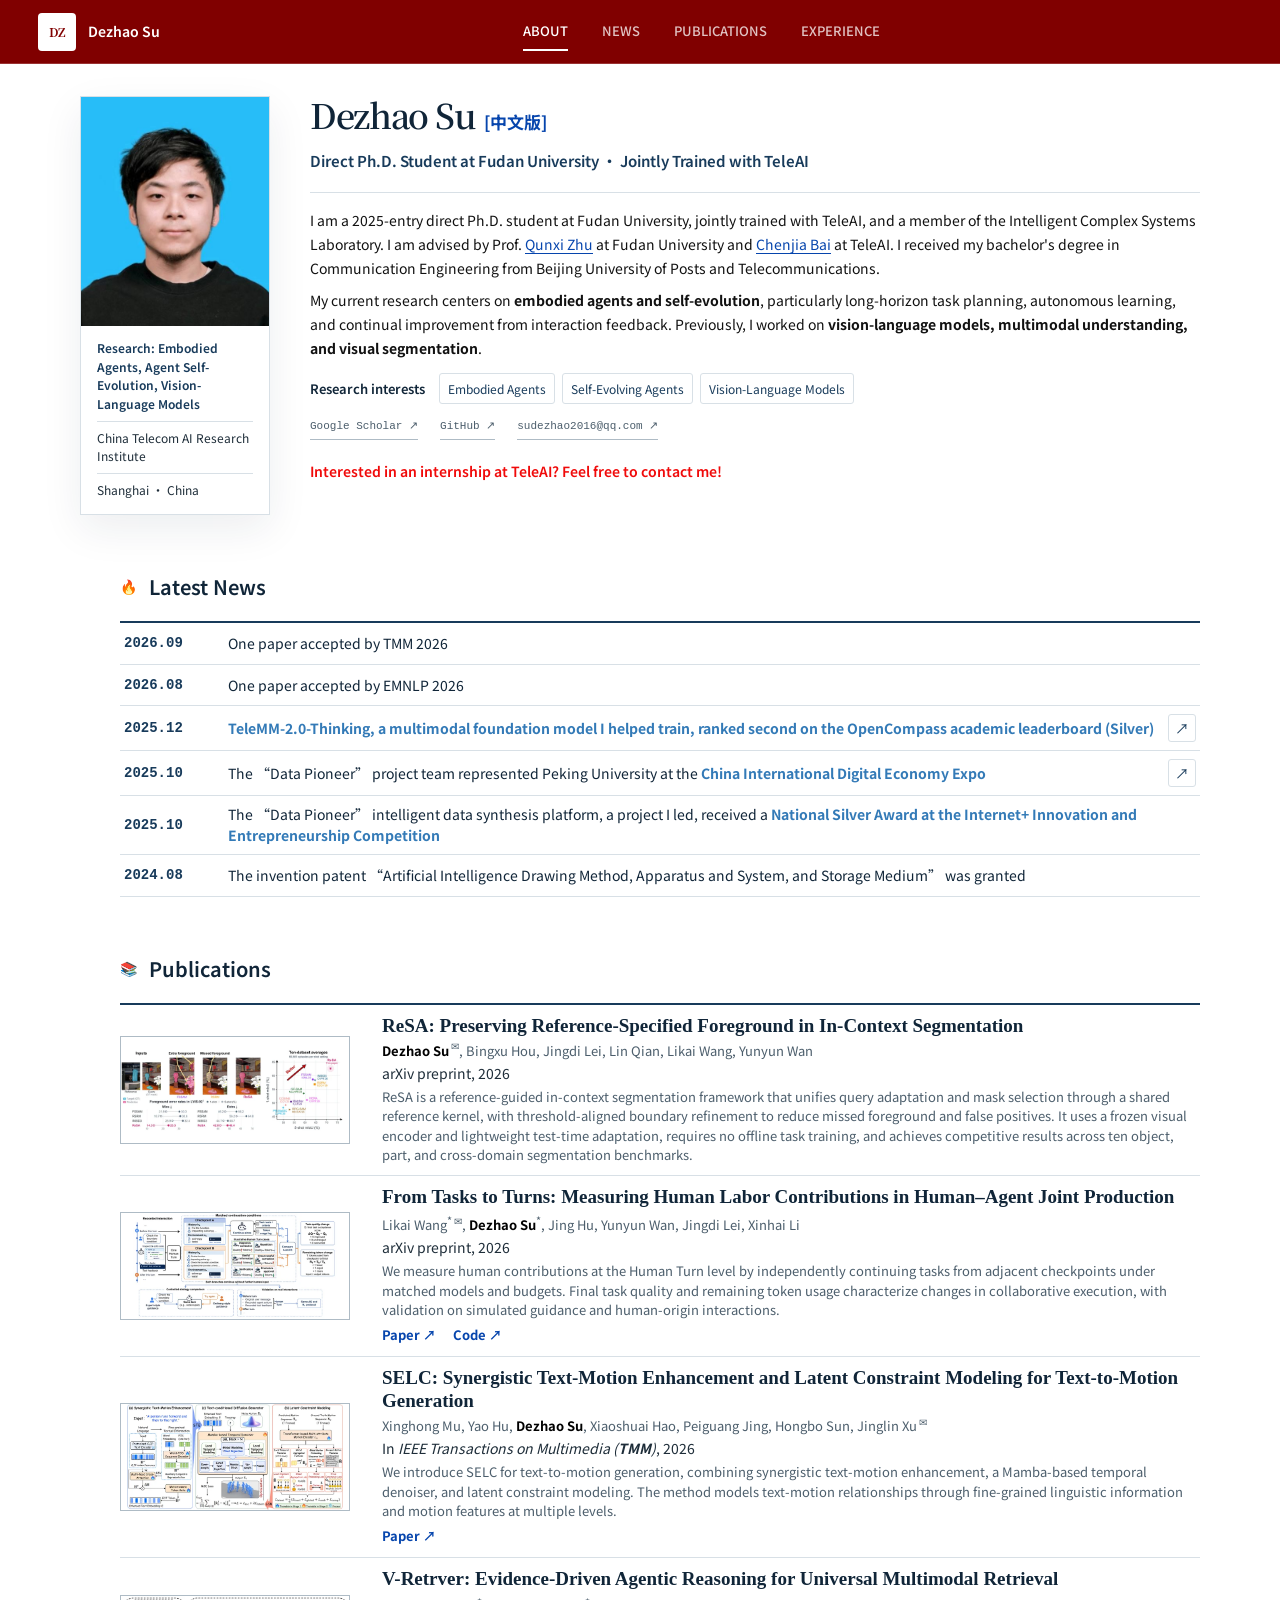
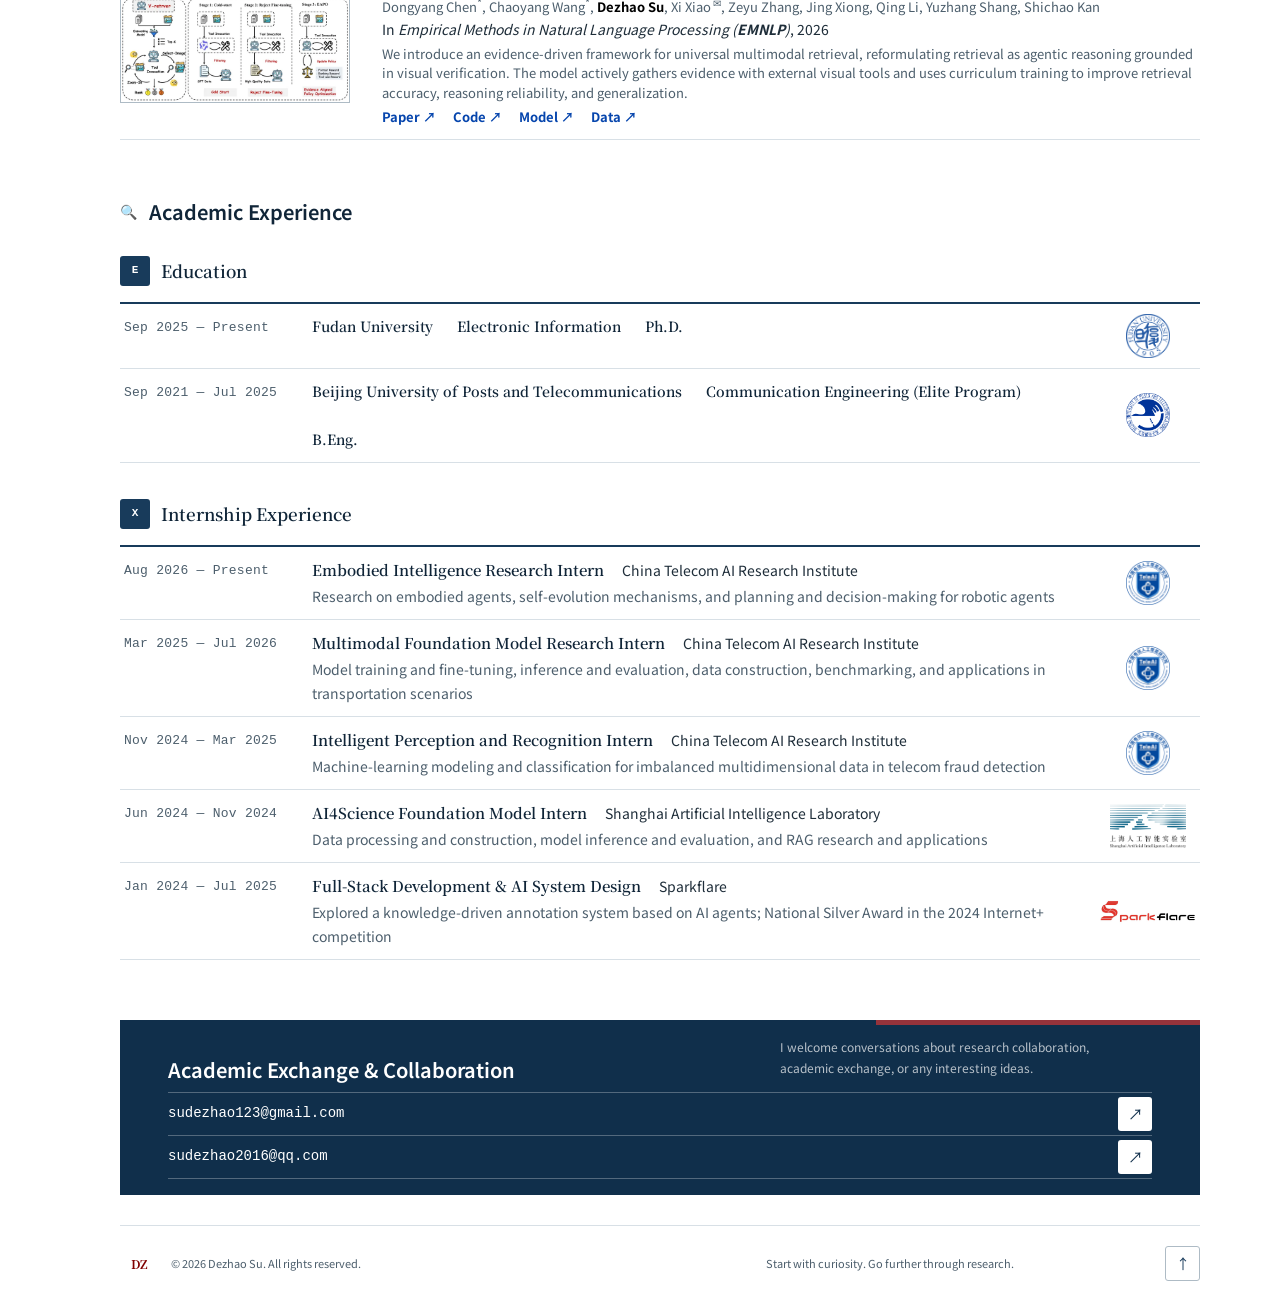
==== en.html @ 8cadc331 "切换论文高清图片至腾讯云全球加速域名" ====
<!doctype html>
<html lang="en">
  <head>
    <meta charset="UTF-8" />
    <meta name="viewport" content="width=device-width, initial-scale=1.0" />
    <meta
      name="description"
      content="Dezhao Su is a Ph.D. student in Electronic Information at Fudan University, jointly trained with TeleAI. His research focuses on embodied agents, self-evolving agents, vision-language models, and multimodal retrieval."
    />
    <meta name="author" content="Dezhao Su" />
    <meta name="robots" content="index, follow, max-image-preview:large, max-snippet:-1, max-video-preview:-1" />
    <meta name="theme-color" content="#800000" />
    <meta property="og:title" content="Dezhao Su - Homepage" />
    <meta property="og:description" content="Ph.D. student at Fudan University, jointly trained with TeleAI, researching embodied agents, self-evolving agents, vision-language models, and multimodal retrieval." />
    <meta property="og:type" content="profile" />
    <meta property="og:url" content="https://sudezhao2002.github.io/en.html" />
    <meta property="og:site_name" content="Dezhao Su Academic Homepage" />
    <meta property="og:locale" content="en_US" />
    <meta property="og:image" content="https://sudezhao2002.github.io/assets/profile.jpg" />
    <meta property="og:image:alt" content="Profile photo of Dezhao Su" />
    <meta name="twitter:card" content="summary" />
    <meta name="twitter:title" content="Dezhao Su - Homepage" />
    <meta name="twitter:description" content="Ph.D. student at Fudan University researching embodied agents, self-evolving agents, and vision-language models." />
    <meta name="twitter:image" content="https://sudezhao2002.github.io/assets/profile.jpg" />
    <title>Dezhao Su - Homepage</title>
    <link rel="canonical" href="https://sudezhao2002.github.io/en.html" />
    <link rel="alternate" hreflang="zh-CN" href="https://sudezhao2002.github.io/" />
    <link rel="alternate" hreflang="en" href="https://sudezhao2002.github.io/en.html" />
    <link rel="alternate" hreflang="x-default" href="https://sudezhao2002.github.io/" />
    <link rel="me" href="https://scholar.google.com/citations?user=Cp9v0fwAAAAJ" />
    <link rel="me" href="https://github.com/sudezhao2002" />
    <link rel="sitemap" type="application/xml" href="https://sudezhao2002.github.io/sitemap.xml" />
    <link rel="icon" href="assets/favicon.svg" type="image/svg+xml" />
    <link rel="stylesheet" href="styles.css?v=c75f45dbf383" />
    <script src="script.js" defer></script>
    <script type="application/ld+json">
      {
        "@context": "https://schema.org",
        "@type": "ProfilePage",
        "@id": "https://sudezhao2002.github.io/en.html#profile",
        "url": "https://sudezhao2002.github.io/en.html",
        "name": "Dezhao Su - Homepage",
        "inLanguage": "en",
        "dateModified": "2026-09-23",
        "isPartOf": { "@id": "https://sudezhao2002.github.io/#website" },
        "mainEntity": {
          "@type": "Person",
          "@id": "https://sudezhao2002.github.io/#person",
          "name": "Dezhao Su",
          "alternateName": ["苏德昭", "sudezhao2002"],
          "url": "https://sudezhao2002.github.io/",
          "image": "https://sudezhao2002.github.io/assets/profile.jpg",
          "email": "mailto:sudezhao2016@qq.com",
          "description": "Ph.D. student in Electronic Information at Fudan University, jointly trained with TeleAI, researching embodied agents, self-evolving agents, vision-language models, and multimodal retrieval.",
          "affiliation": [
            {
              "@type": "CollegeOrUniversity",
              "name": "Fudan University",
              "alternateName": "复旦大学",
              "url": "https://www.fudan.edu.cn/"
            },
            {
              "@type": "Organization",
              "name": "China Telecom AI Research Institute",
              "alternateName": "TeleAI"
            }
          ],
          "alumniOf": {
            "@type": "CollegeOrUniversity",
            "name": "Beijing University of Posts and Telecommunications",
            "alternateName": "北京邮电大学",
            "url": "https://www.bupt.edu.cn/"
          },
          "knowsAbout": [
            "Embodied Agents",
            "Self-Evolving Agents",
            "Vision-Language Models",
            "Multimodal Retrieval"
          ],
          "sameAs": [
            "https://scholar.google.com/citations?user=Cp9v0fwAAAAJ",
            "https://github.com/sudezhao2002"
          ]
        }
      }
    </script>
    <script type="application/ld+json">
      {
        "@context": "https://schema.org",
        "@type": "WebSite",
        "@id": "https://sudezhao2002.github.io/#website",
        "url": "https://sudezhao2002.github.io/",
        "name": "Dezhao Su - Homepage",
        "alternateName": ["苏德昭个人学术主页", "苏德昭 - Homepage"],
        "inLanguage": ["zh-CN", "en"],
        "publisher": { "@id": "https://sudezhao2002.github.io/#person" }
      }
    </script>
  </head>

  <body>
    <a class="skip-link" href="#main">Skip to main content</a>
    <div class="reading-progress" aria-hidden="true">
      <span class="reading-progress-bar"></span>
    </div>

    <header class="site-header" id="top">
      <div class="header-inner">
        <a class="brand" href="#about" aria-label="Back to homepage">
          <span class="brand-mark">DZ</span>
          <span class="brand-name">Dezhao Su</span>
        </a>

        <nav class="desktop-nav" aria-label="Primary navigation">
          <a class="desktop-nav-link active" href="#about">ABOUT</a>
          <a class="desktop-nav-link" href="#news">NEWS</a>
          <a class="desktop-nav-link" href="#publications">PUBLICATIONS</a>
          <a class="desktop-nav-link" href="#journey">EXPERIENCE</a>
        </nav>

        <button class="menu-button" type="button" aria-label="Open menu" aria-expanded="false">
          <span class="menu-line"></span>
          <span class="menu-line"></span>
        </button>
      </div>

      <nav class="mobile-nav" aria-label="Mobile navigation">
        <a class="mobile-nav-link" href="#about">ABOUT</a>
        <a class="mobile-nav-link" href="#news">NEWS</a>
        <a class="mobile-nav-link" href="#publications">PUBLICATIONS</a>
        <a class="mobile-nav-link" href="#journey">EXPERIENCE</a>
      </nav>
    </header>

    <main class="page-layout" id="main">
      <aside class="profile-sidebar">
        <div class="profile-card reveal">
          <div class="profile-photo-box">
            <img
              class="profile-photo"
              src="assets/profile.jpg"
              alt="Portrait of Dezhao Su"
              width="480"
              height="640"
              fetchpriority="high"
            />
          </div>
          <div class="profile-info">
            <ul class="profile-info-list">
              <li class="profile-research">Research: Embodied Agents, Agent Self-Evolution, Vision-Language Models</li>
              <li class="profile-affiliation">China Telecom AI Research Institute</li>
              <li class="profile-location">Shanghai · China</li>
            </ul>
          </div>
        </div>
      </aside>

      <div class="main-content">
        <section class="about-section" id="about" aria-labelledby="about-name">
          <div class="about-content reveal">
            <div class="about-name-row">
              <h1 class="about-name" id="about-name">Dezhao Su</h1>
              <a class="language-link" href="index.html">[中文版]</a>
            </div>

            <p class="about-role">Direct Ph.D. Student at Fudan University · Jointly Trained with TeleAI</p>

            <div class="about-summary">
              <div class="about-summary-text">
                <p>
                  I am a 2025-entry direct Ph.D. student at Fudan University, jointly trained with TeleAI, and a member of the Intelligent Complex Systems Laboratory. I am advised by Prof. <a href="https://qunxizhu.cn/" target="_blank" rel="noopener noreferrer">Qunxi Zhu</a> at Fudan University and <a href="https://baichenjia.cn/" target="_blank" rel="noopener noreferrer">Chenjia Bai</a> at TeleAI. I received my bachelor's degree in Communication Engineering from Beijing University of Posts and Telecommunications.
                </p>
                <p>
                  My current research centers on <strong>embodied agents and self-evolution</strong>, particularly long-horizon task planning, autonomous learning, and continual improvement from interaction feedback. Previously, I worked on <strong>vision-language models, multimodal understanding, and visual segmentation</strong>.
                </p>
              </div>
            </div>

            <div class="research-interests">
              <p class="research-interests-label">Research interests</p>
              <ul class="research-interest-list">
                <li class="research-interest-item">Embodied Agents</li>
                <li class="research-interest-item">Self-Evolving Agents</li>
                <li class="research-interest-item">Vision-Language Models</li>
              </ul>
            </div>

            <div class="profile-links" aria-label="Academic profile links">
              <a class="profile-link" href="https://scholar.google.com/citations?user=Cp9v0fwAAAAJ" target="_blank" rel="noreferrer">Google Scholar ↗</a>
              <a class="profile-link" href="https://github.com/sudezhao2002" target="_blank" rel="noreferrer">GitHub ↗</a>
              <a class="profile-link" href="mailto:sudezhao2016@qq.com">sudezhao2016@qq.com ↗</a>
            </div>
            <p class="internship-note">Interested in an internship at TeleAI? Feel free to contact me!</p>
          </div>
        </section>

        <section class="news-section" id="news" aria-labelledby="news-title">
          <div class="news-heading reveal">
            <h2 class="news-title" id="news-title">
              <span class="section-icon" aria-hidden="true">🔥</span>
              <span>Latest News</span>
            </h2>
          </div>

          <div class="news-list reveal" data-delay="100">
            <article class="news-item">
              <time class="news-date" datetime="2026-09">2026.09</time>
              <h3 class="news-text">One paper accepted by TMM 2026</h3>
            </article>

            <article class="news-item">
              <time class="news-date" datetime="2026-08">2026.08</time>
              <h3 class="news-text">One paper accepted by EMNLP 2026</h3>
            </article>

            <article class="news-item">
              <time class="news-date" datetime="2025-12">2025.12</time>
              <h3 class="news-text"><span class="news-highlight">TeleMM-2.0-Thinking, a multimodal foundation model I helped train, ranked second on the OpenCompass academic leaderboard (Silver)</span></h3>
              <a class="news-link" href="https://mp.weixin.qq.com/s/ArGBwQvaP0m6x0eaRM6IBQ" target="_blank" rel="noreferrer" aria-label="View the TeleMM-2.0-Thinking report">↗</a>
            </article>

            <article class="news-item">
              <time class="news-date" datetime="2025-10-24">2025.10</time>
              <h3 class="news-text">The “Data Pioneer” project team represented Peking University at the <span class="news-highlight">China International Digital Economy Expo</span></h3>
              <a class="news-link" href="https://hbxw.hebnews.cn/news.html?id=485458&amp;timestamp=1730198883883" target="_blank" rel="noreferrer" aria-label="View the China International Digital Economy Expo report">↗</a>
            </article>

            <article class="news-item">
              <time class="news-date" datetime="2025-10-22">2025.10</time>
              <h3 class="news-text">The “Data Pioneer” intelligent data synthesis platform, a project I led, received a <span class="news-highlight">National Silver Award at the Internet+ Innovation and Entrepreneurship Competition</span></h3>
            </article>

            <article class="news-item">
              <time class="news-date" datetime="2024-08-29">2024.08</time>
              <h3 class="news-text">The invention patent “Artificial Intelligence Drawing Method, Apparatus and System, and Storage Medium” was granted</h3>
            </article>
          </div>
        </section>

        <section class="publications-section" id="publications" aria-labelledby="publications-title">
          <div class="publications-heading reveal">
            <h2 class="publications-title" id="publications-title">
              <span class="section-icon" aria-hidden="true">📚</span>
              <span>Publications</span>
            </h2>
          </div>

          <div class="publications-list">
            <article class="publication-card reveal">
              <a
                class="publication-image-link"
                href="https://mp-files-1311003301.cos.accelerate.myqcloud.com/sdz-academic-homepage-img/resa-figure-1.png"
                target="_blank"
                rel="noreferrer"
                aria-label="View Figure 1 of the ReSA paper"
              >
                <img
                  class="publication-image"
                  src="assets/thumbnails/resa-figure-1.webp"
                  alt="ReSA Figure 1: foreground coverage, missed and extra foreground, and segmentation performance across ten benchmarks"
                  width="1488"
                  height="534"
                  loading="eager"
                  decoding="async"
                />
              </a>

              <div class="publication-details">
                <h3 class="publication-title">ReSA: Preserving Reference-Specified Foreground in In-Context Segmentation</h3>
                <p class="publication-authors">
                  <strong>Dezhao Su</strong><sup class="corresponding-author" title="Corresponding author" aria-label="Corresponding author">✉&#xfe0e;</sup>, Bingxu Hou, Jingdi Lei,
                  Lin Qian, Likai Wang, Yunyun Wan
                </p>
                <p class="publication-venue">arXiv preprint, 2026</p>
                <p class="publication-description">
                  ReSA is a reference-guided in-context segmentation framework that unifies query adaptation and mask selection through a shared reference kernel, with threshold-aligned boundary refinement to reduce missed foreground and false positives. It uses a frozen visual encoder and lightweight test-time adaptation, requires no offline task training, and achieves competitive results across ten object, part, and cross-domain segmentation benchmarks.
                </p>
              </div>
            </article>

            <article class="publication-card reveal">
              <a
                class="publication-image-link"
                href="https://mp-files-1311003301.cos.accelerate.myqcloud.com/sdz-academic-homepage-img/tasks-to-turns-framework.png"
                target="_blank"
                rel="noreferrer"
                aria-label="View the From Tasks to Turns framework diagram"
              >
                <img
                  class="publication-image"
                  src="assets/thumbnails/tasks-to-turns-framework.webp"
                  alt="Overview of the From Tasks to Turns measurement framework"
                  width="1381"
                  height="717"
                  loading="eager"
                  decoding="async"
                />
              </a>

              <div class="publication-details">
                <h3 class="publication-title">From Tasks to Turns: Measuring Human Labor Contributions in Human–Agent Joint Production</h3>
                <p class="publication-authors">
                  Likai Wang<sup>*</sup><sup class="corresponding-author" title="Corresponding author" aria-label="Corresponding author">✉&#xfe0e;</sup>, <strong>Dezhao Su</strong><sup>*</sup>, Jing Hu,
                  Yunyun Wan, Jingdi Lei, Xinhai Li
                </p>
                <p class="publication-venue">arXiv preprint, 2026</p>
                <p class="publication-description">
                  We measure human contributions at the Human Turn level by independently continuing tasks from adjacent checkpoints under matched models and budgets. Final task quality and remaining token usage characterize changes in collaborative execution, with validation on simulated guidance and human-origin interactions.
                </p>
                <div class="publication-links">
                  <a class="publication-link" href="https://arxiv.org/pdf/2610.26365" target="_blank" rel="noreferrer">Paper ↗</a>
                  <a class="publication-link" href="https://github.com/kling01/human-value-allocation" target="_blank" rel="noreferrer">Code ↗</a>
                </div>
              </div>
            </article>

            <article class="publication-card reveal">
              <a
                class="publication-image-link"
                href="https://mp-files-1311003301.cos.accelerate.myqcloud.com/sdz-academic-homepage-img/selc-framework.png"
                target="_blank"
                rel="noreferrer"
                aria-label="View the SELC framework diagram"
              >
                <img
                  class="publication-image"
                  src="assets/thumbnails/selc-framework.webp"
                  alt="Overview of the SELC text-to-motion generation framework"
                  width="1900"
                  height="928"
                  loading="eager"
                  decoding="async"
                />
              </a>

              <div class="publication-details">
                <h3 class="publication-title">SELC: Synergistic Text-Motion Enhancement and Latent Constraint Modeling for Text-to-Motion Generation</h3>
                <p class="publication-authors">
                  Xinghong Mu, Yao Hu, <strong>Dezhao Su</strong>, Xiaoshuai Hao,
                  Peiguang Jing, Hongbo Sun, Jinglin Xu<sup class="corresponding-author" title="Corresponding author" aria-label="Corresponding author">✉&#xfe0e;</sup>
                </p>
                <p class="publication-venue">In <em>IEEE Transactions on Multimedia (<strong>TMM</strong>)</em>, 2026</p>
                <p class="publication-description">
                  We introduce SELC for text-to-motion generation, combining synergistic text-motion enhancement, a Mamba-based temporal denoiser, and latent constraint modeling. The method models text-motion relationships through fine-grained linguistic information and motion features at multiple levels.
                </p>
                <div class="publication-links">
                  <a class="publication-link" href="https://ieeexplore.ieee.org/document/11737585" target="_blank" rel="noreferrer">Paper ↗</a>
                </div>
              </div>
            </article>

            <article class="publication-card reveal">
              <a
                class="publication-image-link"
                href="https://mp-files-1311003301.cos.accelerate.myqcloud.com/sdz-academic-homepage-img/v-retrver-figure-2.png"
                target="_blank"
                rel="noreferrer"
                aria-label="View Figure 2 of the V-Retrver paper"
              >
                <img
                  class="publication-image"
                  src="assets/thumbnails/v-retrver-figure-2.webp"
                  alt="Overview of the V-Retrver framework, Figure 2"
                  width="3143"
                  height="1475"
                  loading="eager"
                  decoding="async"
                />
              </a>

              <div class="publication-details">
                <h3 class="publication-title">V-Retrver: Evidence-Driven Agentic Reasoning for Universal Multimodal Retrieval</h3>
                <p class="publication-authors">
                  Dongyang Chen<sup>*</sup>, Chaoyang Wang<sup>*</sup>, <strong>Dezhao Su</strong>, Xi Xiao<sup class="corresponding-author" title="Corresponding author" aria-label="Corresponding author">✉&#xfe0e;</sup>,
                  Zeyu Zhang, Jing Xiong, Qing Li, Yuzhang Shang, Shichao Kan
                </p>
                <p class="publication-venue">In <em>Empirical Methods in Natural Language Processing (<strong>EMNLP</strong>)</em>, 2026</p>
                <p class="publication-description">
                  We introduce an evidence-driven framework for universal multimodal retrieval, reformulating retrieval as agentic reasoning grounded in visual verification. The model actively gathers evidence with external visual tools and uses curriculum training to improve retrieval accuracy, reasoning reliability, and generalization.
                </p>
                <div class="publication-links">
                  <a class="publication-link" href="https://arxiv.org/abs/2602.06034" target="_blank" rel="noreferrer">Paper ↗</a>
                  <a class="publication-link" href="https://github.com/chendy25/V-Retrver" target="_blank" rel="noreferrer">Code ↗</a>
                  <a class="publication-link" href="https://huggingface.co/V-Retrver/V-Retrver-7B" target="_blank" rel="noreferrer">Model ↗</a>
                  <a class="publication-link" href="https://huggingface.co/datasets/V-Retrver/V-Retrver-train-data" target="_blank" rel="noreferrer">Data ↗</a>
                </div>
              </div>
            </article>
          </div>
        </section>

        <section class="journey-section" id="journey" aria-labelledby="journey-title">
          <div class="journey-heading reveal">
            <h2 class="journey-title" id="journey-title">
              <span class="section-icon" aria-hidden="true">🔍</span>
              <span>Academic Experience</span>
            </h2>
          </div>

          <div class="journey-groups">
            <section class="education-group reveal" aria-labelledby="education-title">
              <h3 class="journey-group-title" id="education-title">
                <span class="journey-group-icon">E</span>
                <span>Education</span>
              </h3>

              <div class="timeline-list">
                <article class="timeline-item">
                  <time class="timeline-date">Sep 2025 — Present</time>
                  <h4 class="education-line">
                    <span class="education-school">Fudan University</span>
                    <span class="education-program">Electronic Information</span>
                    <span class="education-degree">Ph.D.</span>
                  </h4>
                  <img class="experience-logo" src="assets/logos/fdu.png" alt="" width="96" height="44" loading="lazy" />
                </article>

                <article class="timeline-item">
                  <time class="timeline-date">Sep 2021 — Jul 2025</time>
                  <h4 class="education-line">
                    <span class="education-school">Beijing University of Posts and Telecommunications</span>
                    <span class="education-program">Communication Engineering (Elite Program)</span>
                    <span class="education-degree">B.Eng.</span>
                  </h4>
                  <img class="experience-logo" src="assets/logos/bupt.png" alt="" width="96" height="44" loading="lazy" />
                </article>
              </div>
            </section>

            <section class="experience-group reveal" data-delay="100" aria-labelledby="experience-title">
              <h3 class="journey-group-title" id="experience-title">
                <span class="journey-group-icon">X</span>
                <span>Internship Experience</span>
              </h3>

              <div class="timeline-list">
                <article class="timeline-item">
                  <time class="timeline-date">Aug 2026 — Present</time>
                  <div class="experience-content">
                    <div class="experience-topline">
                      <h4 class="experience-role">Embodied Intelligence Research Intern</h4>
                      <p class="experience-organization">China Telecom AI Research Institute</p>
                    </div>
                    <p class="experience-description">Research on embodied agents, self-evolution mechanisms, and planning and decision-making for robotic agents</p>
                  </div>
                  <img class="experience-logo" src="assets/logos/teleai.png" alt="" width="96" height="44" loading="lazy" />
                </article>

                <article class="timeline-item">
                  <time class="timeline-date">Mar 2025 — Jul 2026</time>
                  <div class="experience-content">
                    <div class="experience-topline">
                      <h4 class="experience-role">Multimodal Foundation Model Research Intern</h4>
                      <p class="experience-organization">China Telecom AI Research Institute</p>
                    </div>
                    <p class="experience-description">Model training and fine-tuning, inference and evaluation, data construction, benchmarking, and applications in transportation scenarios</p>
                  </div>
                  <img class="experience-logo" src="assets/logos/teleai.png" alt="" width="96" height="44" loading="lazy" />
                </article>

                <article class="timeline-item">
                  <time class="timeline-date">Nov 2024 — Mar 2025</time>
                  <div class="experience-content">
                    <div class="experience-topline">
                      <h4 class="experience-role">Intelligent Perception and Recognition Intern</h4>
                      <p class="experience-organization">China Telecom AI Research Institute</p>
                    </div>
                    <p class="experience-description">Machine-learning modeling and classification for imbalanced multidimensional data in telecom fraud detection</p>
                  </div>
                  <img class="experience-logo" src="assets/logos/teleai.png" alt="" width="96" height="44" loading="lazy" />
                </article>

                <article class="timeline-item">
                  <time class="timeline-date">Jun 2024 — Nov 2024</time>
                  <div class="experience-content">
                    <div class="experience-topline">
                      <h4 class="experience-role">AI4Science Foundation Model Intern</h4>
                      <p class="experience-organization">Shanghai Artificial Intelligence Laboratory</p>
                    </div>
                    <p class="experience-description">Data processing and construction, model inference and evaluation, and RAG research and applications</p>
                  </div>
                  <img class="experience-logo" src="assets/logos/pjlab.png" alt="" width="96" height="44" loading="lazy" />
                </article>

                <article class="timeline-item">
                  <time class="timeline-date">Jan 2024 — Jul 2025</time>
                  <div class="experience-content">
                    <div class="experience-topline">
                      <h4 class="experience-role">Full-Stack Development &amp; AI System Design</h4>
                      <p class="experience-organization">Sparkflare</p>
                    </div>
                    <p class="experience-description">Explored a knowledge-driven annotation system based on AI agents; National Silver Award in the 2024 Internet+ competition</p>
                  </div>
                  <img class="experience-logo" src="assets/logos/sparkflare.png" alt="" width="96" height="44" loading="lazy" />
                </article>
              </div>
            </section>
          </div>
        </section>

        <section class="contact-section" aria-labelledby="contact-title">
          <div class="contact-card reveal">
            <div class="contact-copy">
              <h2 class="contact-title" id="contact-title">Academic Exchange &amp; Collaboration</h2>
              <p class="contact-text">I welcome conversations about research collaboration, academic exchange, or any interesting ideas.</p>
            </div>
            <a class="contact-email" href="mailto:sudezhao123@gmail.com">
              <span>sudezhao123@gmail.com</span>
              <span class="contact-email-arrow">↗</span>
            </a>
            <a class="contact-email" href="mailto:sudezhao2016@qq.com">
              <span>sudezhao2016@qq.com</span>
              <span class="contact-email-arrow">↗</span>
            </a>
          </div>
        </section>

        <footer class="site-footer">
          <div class="footer-owner">
            <span class="brand-mark">DZ</span>
            <p>© <span id="current-year">2026</span> Dezhao Su. All rights reserved.</p>
          </div>
          <p class="footer-note">Start with curiosity. Go further through research.</p>
          <a class="back-to-top" href="#top" aria-label="Back to top">↑</a>
        </footer>
      </div>
    </main>
    <dialog class="image-viewer" aria-label="Paper image preview">
      <button class="image-viewer-close" type="button" aria-label="Close image preview" autofocus>×</button>
      <p class="image-viewer-status" role="status" aria-live="polite" hidden></p>
      <img class="image-viewer-image" alt="" draggable="false" />
    </dialog>
  </body>
</html>
---- styles.css ----
@import url("https://fonts.googleapis.com/css2?family=Noto+Sans+SC:wght@300;400;500;600;700&family=Noto+Serif+SC:wght@500;600;700&display=swap");

/*
  CSS 快速修改说明（直接 Ctrl+F 搜索类名）：
  顶部栏：site-header
  左侧头像栏：profile-sidebar / profile-photo
  姓名：about-name
  最新动态标题：news-title
  代表性论文标题：publications-title
  学术经历标题：journey-title
  联系标题：contact-title
  论文标题：publication-title
  大图预览：image-viewer / image-viewer-image / image-viewer-close / image-viewer-status
*/

:root {
  --page-background: #ffffff;
  --card-background: #ffffff;
  --soft-background: #f7f9fb;
  --text-color: #1e2d39;
  --heading-color: #102538;
  --muted-color: #4c5e6c;
  --line-color: #d8e0e6;
  --strong-line-color: #aebbc5;
  --navy-color: #183b5b;
  --dark-navy-color: #102f4b;
  --link-color: #0645ad;
  --header-color: #800000;
  --accent-color: #96333b;
  --white-color: #ffffff;
  --card-shadow: 0 14px 38px rgba(21, 44, 63, 0.08);
  --sans-font: "Noto Sans SC", "PingFang SC", "Microsoft YaHei", Arial, sans-serif;
  --serif-font: "Noto Serif SC", "Songti SC", SimSun, serif;
  --mono-font: "SFMono-Regular", Consolas, "Liberation Mono", monospace;
}

* {
  box-sizing: border-box;
}

html {
  scroll-behavior: smooth;
  scroll-padding-top: 96px;
}

section[id] {
  scroll-margin-top: 96px;
}

body {
  min-width: 320px;
  margin: 0;
  overflow-x: hidden;
  color: var(--text-color);
  background: var(--page-background);
  font-family: var(--sans-font);
  font-size: 15px;
  line-height: 1.75;
}

body.menu-open {
  overflow: hidden;
}

::selection {
  color: var(--white-color);
  background: var(--navy-color);
}

a {
  color: inherit;
  text-decoration: none;
}

button {
  color: inherit;
  border: 0;
  font: inherit;
}

img {
  display: block;
  max-width: 100%;
}

/* ---------- 辅助功能 ---------- */

.skip-link {
  position: fixed;
  z-index: 1000;
  top: 10px;
  left: 10px;
  padding: 9px 14px;
  color: var(--white-color);
  background: var(--dark-navy-color);
  transform: translateY(-160%);
  transition: transform 0.2s ease;
}

.skip-link:focus {
  transform: translateY(0);
}

.reading-progress {
  position: fixed;
  z-index: 1000;
  top: 0;
  right: 0;
  left: 0;
  height: 2px;
  pointer-events: none;
}

.reading-progress-bar {
  display: block;
  width: 0;
  height: 100%;
  background: var(--accent-color);
}

/* ---------- 顶部栏 ---------- */

.site-header {
  position: fixed;
  z-index: 100;
  top: 0;
  left: 0;
  width: 100%;
  height: 72px;
  color: var(--white-color);
  border-bottom: 1px solid rgba(255, 255, 255, 0.2);
  background: var(--header-color);
}

.header-inner {
  display: flex;
  width: 94%;
  max-width: 1260px;
  height: 100%;
  margin: 0 auto;
  align-items: center;
}

.brand {
  display: inline-flex;
  flex-shrink: 0;
  align-items: center;
  gap: 12px;
}

.brand-mark {
  display: grid;
  width: 38px;
  height: 38px;
  color: var(--header-color);
  background: var(--white-color);
  font-family: var(--serif-font);
  font-size: 12px;
  font-weight: 700;
  border-radius: 4px;
  place-items: center;
}

.brand-name {
  color: var(--white-color);
  font-size: 14px;
  font-weight: 600;
}

.desktop-nav {
  display: flex;
  margin: 0 auto;
  align-items: center;
  gap: 34px;
}

.desktop-nav-link {
  position: relative;
  padding: 10px 0;
  color: rgba(255, 255, 255, 0.76);
  font-size: 13px;
  font-weight: 500;
}

.desktop-nav-link::after {
  position: absolute;
  right: 0;
  bottom: 2px;
  left: 0;
  height: 2px;
  content: "";
  background: var(--white-color);
  transform: scaleX(0);
  transition: transform 0.2s ease;
}

.desktop-nav-link:hover,
.desktop-nav-link.active {
  color: var(--white-color);
}

.desktop-nav-link:hover::after,
.desktop-nav-link.active::after {
  transform: scaleX(1);
}

.menu-button {
  display: none;
  width: 36px;
  height: 36px;
  cursor: pointer;
  color: var(--white-color);
  border: 1px solid rgba(255, 255, 255, 0.55);
  border-radius: 3px;
  background: transparent;
  place-items: center;
}

.menu-button:hover {
  color: var(--header-color);
  border-color: var(--white-color);
  background: var(--white-color);
}

.menu-line {
  display: block;
  width: 15px;
  height: 1px;
  margin: 2px 0;
  background: currentColor;
  transition: transform 0.2s ease;
}

.menu-button[aria-expanded="true"] .menu-line:first-child {
  transform: translateY(2.5px) rotate(45deg);
}

.menu-button[aria-expanded="true"] .menu-line:last-child {
  transform: translateY(-2.5px) rotate(-45deg);
}

.mobile-nav {
  display: none;
}

/* ---------- 页面左右布局 ---------- */

.page-layout {
  display: grid;
  padding-top: 116px;
  margin: 0 100px;
  grid-template-columns: 250px minmax(0, 1fr);
  column-gap: 50px;
}

.profile-sidebar {
  position: static;
  grid-column: 1;
  grid-row: 1;
  align-self: start;
  padding-bottom: 30px;
}

.main-content {
  display: contents;
}

.main-content > * {
  min-width: 0;
  grid-column: 1 / -1;
}

.main-content > .about-section {
  grid-column: 2;
  grid-row: 1;
}

@media (min-width: 721px) {
  .main-content > :not(.about-section) {
    margin-left: 40px;
  }
}

/* ---------- 左侧个人卡片 ---------- */

.profile-card {
  overflow: hidden;
  border: 1px solid var(--line-color);
  background: var(--card-background);
  box-shadow: var(--card-shadow);
}

.profile-photo-box {
  overflow: hidden;
  aspect-ratio: 0.82;
  background: var(--soft-background);
}

.profile-photo {
  width: 100%;
  height: 100%;
  object-fit: cover;
  object-position: center top;
}

.profile-info {
  padding: 13px 16px 15px;
}

.profile-info-list {
  display: grid;
  gap: 7px;
  margin: 0;
  padding: 0;
  list-style: none;
}

.profile-research,
.profile-affiliation,
.profile-location {
  padding-top: 7px;
  color: var(--text-color);
  border-top: 1px solid var(--line-color);
  font-size: 12px;
  line-height: 1.55;
}

.profile-research {
  padding-top: 0;
  color: var(--navy-color);
  border-top: 0;
  font-weight: 600;
}

/* ---------- 首页介绍 ---------- */

.about-section {
  padding: 0 0 30px;
}

.news-section,
.publications-section,
.journey-section,
.contact-section {
  padding: 30px 0;
}

.about-content {
  width: 100%;
}

.about-name-row {
  display: flex;
  flex-wrap: wrap;
  align-items: baseline;
  gap: 8px;
}

.about-name {
  margin: 0;
  color: var(--heading-color);
  font-family: var(--serif-font);
  font-size: 42px;
  font-weight: 600;
  line-height: 1.12;
  letter-spacing: -0.04em;
}

.language-link {
  color: var(--link-color);
  font-size: 17px;
  font-weight: 700;
  white-space: nowrap;
}

.language-link:hover {
  text-decoration: underline;
}

.internship-note {
  margin: 20px 0 0;
  color: #f00a0a;
  font-size: 14px;
  font-weight: 600;
  line-height: 1.6;
}

.about-role {
  margin: 11px 0 0;
  color: var(--navy-color);
  font-size: 17px;
  font-weight: 600;
}

.about-summary {
  margin-top: 18px;
  padding-top: 15px;
  border-top: 1px solid var(--line-color);
}

.about-summary-text {
  color: #111111;
  font-size: 15px;
  line-height: 1.72;
}

.about-summary-text p {
  margin: 0 0 8px;
}

.about-summary-text a {
  color: var(--link-color);
  text-decoration: underline;
  text-underline-offset: 3px;
}

.about-summary-text strong {
  font-weight: 700;
}

.about-summary-text p:last-child {
  margin-bottom: 0;
}

.research-interests {
  display: flex;
  margin-top: 13px;
  align-items: center;
  gap: 14px;
}

.research-interests-label {
  flex-shrink: 0;
  margin: 0;
  color: var(--heading-color);
  font-size: 13px;
  font-weight: 600;
}

.research-interest-list {
  display: flex;
  flex-wrap: wrap;
  gap: 7px;
  margin: 0;
  padding: 0;
  list-style: none;
}

.research-interest-item {
  padding: 4px 8px;
  color: var(--navy-color);
  border: 1px solid var(--line-color);
  border-radius: 3px;
  background: var(--card-background);
  font-size: 12px;
}

.profile-links {
  display: flex;
  flex-wrap: wrap;
  gap: 22px;
  margin-top: 13px;
}

.profile-link {
  padding-bottom: 2px;
  color: var(--muted-color);
  border-bottom: 1px solid var(--strong-line-color);
  font-family: var(--mono-font);
  font-size: 11px;
}

.profile-link:hover {
  color: var(--accent-color);
  border-color: var(--accent-color);
}

/* ---------- 最新动态 ---------- */

.news-heading {
  margin-bottom: 22px;
}

.news-title {
  display: flex;
  margin: 0;
  color: var(--heading-color);
  font-family: var(--sans-font);
  font-size: 30px;
  font-weight: 600;
  line-height: 1.2;
  align-items: center;
  gap: 12px;
}

.section-icon {
  flex-shrink: 0;
  font-family: "Segoe UI Emoji", "Apple Color Emoji", sans-serif;
  font-size: 0.7em;
  line-height: 1;
}

.news-list {
  border-top: 2px solid var(--navy-color);
}

.news-item {
  display: grid;
  min-height: 40px;
  padding: 8px 4px;
  border-bottom: 1px solid var(--line-color);
  grid-template-columns: 90px minmax(0, 1fr) 28px;
  align-items: center;
  gap: 14px;
}

.news-date {
  color: var(--navy-color);
  font-family: var(--mono-font);
  font-size: 14px;
  font-weight: 600;
}

.news-text {
  margin: 0;
  color: var(--heading-color);
  font-family: var(--sans-font);
  font-size: 15px;
  font-weight: 400;
  line-height: 1.5;
}

.news-highlight {
  color: rgb(51, 122, 183);
  font-weight: 700;
}

.news-link {
  display: grid;
  width: 28px;
  height: 28px;
  color: var(--navy-color);
  border: 1px solid var(--line-color);
  border-radius: 3px;
  place-items: center;
}

.news-link:hover {
  color: var(--white-color);
  background: var(--navy-color);
}

/* ---------- 代表性论文 ---------- */

.publications-heading {
  margin-bottom: 22px;
}

.publications-title {
  display: flex;
  margin: 0;
  color: var(--heading-color);
  font-family: var(--sans-font);
  font-size: 30px;
  font-weight: 600;
  line-height: 1.2;
  align-items: center;
  gap: 12px;
}

.publications-list {
  border-top: 2px solid var(--navy-color);
}

.publication-card {
  display: grid;
  padding: 10px 0;
  border-bottom: 1px solid var(--line-color);
  grid-template-columns: 230px minmax(0, 1fr);
  align-items: center;
  gap: 32px;
}

.publication-image-link {
  display: block;
  overflow: hidden;
  width: 230px;
  aspect-ratio: 785.52 / 368.64;
  border: 1px solid var(--strong-line-color);
  background: var(--white-color);
}

.publication-image-link:hover {
  border-color: var(--navy-color);
}

.publication-image {
  width: 100%;
  height: 100%;
  object-fit: contain;
}

/* ---------- 点击论文图片后的大图预览 ---------- */

body.image-viewer-open {
  overflow: hidden;
}

.image-viewer {
  position: fixed;
  inset: 0;
  width: 100%;
  height: 100%;
  max-width: none;
  max-height: none;
  margin: 0;
  padding: 72px 20px 24px;
  border: 0;
  background: #0e0e0e;
  overflow: hidden;
  touch-action: none;
  overscroll-behavior: contain;
}

.image-viewer[open] {
  display: flex;
  align-items: center;
  justify-content: center;
}

.image-viewer::backdrop {
  background: #0e0e0e;
}

.image-viewer-image {
  width: auto;
  height: auto;
  max-width: 100%;
  max-height: 100%;
  object-fit: contain;
  transform-origin: center;
  user-select: none;
  cursor: grab;
}

.image-viewer.dragging,
.image-viewer.dragging .image-viewer-image {
  cursor: grabbing;
}

.image-viewer-close {
  position: fixed;
  z-index: 1;
  top: 16px;
  right: 20px;
  width: 44px;
  height: 44px;
  padding: 0;
  border-radius: 50%;
  color: #ffffff;
  background: #333333;
  font-family: Arial, sans-serif;
  font-size: 34px;
  line-height: 1;
  cursor: pointer;
}

.image-viewer-close:hover {
  background: #555555;
}

.image-viewer-close:focus-visible {
  outline: 2px solid #ffffff;
  outline-offset: 3px;
}

.image-viewer-status {
  position: fixed;
  z-index: 1;
  top: 24px;
  left: 20px;
  right: 80px;
  margin: 0;
  color: #dddddd;
  font-family: var(--sans-font);
  font-size: 14px;
  line-height: 1.5;
  pointer-events: none;
}

.publication-details {
  min-width: 0;
}

.publication-title {
  margin: 0 0 4px;
  color: var(--heading-color);
  font-family: "Times New Roman", Times, var(--serif-font);
  font-size: 23px;
  font-weight: 700;
  line-height: 1.2;
}

.publication-authors {
  margin: 2px 0;
  color: var(--muted-color);
  font-size: 13px;
  line-height: 1.45;
}

.publication-authors strong {
  color: #000000;
  font-weight: 700;
}

.corresponding-author {
  margin-left: 2px;
  font-family: Arial, sans-serif;
  font-size: 0.75em;
  line-height: 0;
  vertical-align: super;
}

.publication-venue {
  margin: 2px 0;
  color: var(--text-color);
  font-size: 14px;
  font-style: normal;
  line-height: 1.45;
}

.publication-description {
  max-width: 880px;
  margin: 4px 0 0;
  color: var(--muted-color);
  font-size: 13px;
  line-height: 1.5;
}

.publication-links {
  display: flex;
  flex-wrap: wrap;
  gap: 17px;
  margin-top: 4px;
}

.publication-link {
  color: var(--link-color);
  font-size: 13px;
  font-weight: 700;
}

.publication-link:hover {
  color: var(--accent-color);
  text-decoration: underline;
}

/* ---------- 学术经历 ---------- */

.journey-heading {
  margin-bottom: 32px;
}

.journey-title {
  display: flex;
  margin: 0;
  color: var(--heading-color);
  font-family: var(--sans-font);
  font-size: 30px;
  font-weight: 600;
  line-height: 1.2;
  align-items: center;
  gap: 12px;
}

.journey-groups {
  display: grid;
  gap: 44px;
}

.education-group,
.experience-group {
  min-width: 0;
}

.journey-group-title {
  display: flex;
  margin: 0 0 16px;
  color: var(--heading-color);
  font-family: var(--serif-font);
  font-size: 18px;
  font-weight: 600;
  align-items: center;
  gap: 11px;
}

.journey-group-icon {
  display: grid;
  width: 30px;
  height: 30px;
  color: var(--white-color);
  background: var(--navy-color);
  font-family: var(--mono-font);
  font-size: 11px;
  border-radius: 3px;
  place-items: center;
}

.timeline-list {
  border-top: 2px solid var(--navy-color);
}

.timeline-item {
  display: grid;
  padding: 10px 4px;
  border-bottom: 1px solid var(--line-color);
  grid-template-columns: 160px minmax(0, 1fr) 96px;
  gap: 28px;
}

.experience-logo {
  display: block;
  width: 96px;
  height: 44px;
  object-fit: contain;
  justify-self: end;
  align-self: center;
}

.timeline-date {
  padding-top: 3px;
  color: var(--muted-color);
  font-family: var(--mono-font);
  font-size: 14px;
  letter-spacing: 0.02em;
}

.education-line {
  display: flex;
  flex-wrap: wrap;
  margin: 0;
  color: var(--heading-color);
  font-family: var(--serif-font);
  font-size: 14px;
  font-weight: 600;
  gap: 24px;
}

.education-program,
.education-school,
.education-degree {
  display: inline-block;
}

.experience-content {
  min-width: 0;
}

.experience-topline {
  display: flex;
  flex-wrap: wrap;
  align-items: baseline;
  gap: 18px;
}

.experience-role {
  margin: 0;
  color: var(--heading-color);
  font-family: var(--serif-font);
  font-size: 15px;
  font-weight: 600;
}

.experience-organization {
  margin: 0;
  color: var(--text-color);
  font-size: 15px;
}

.experience-description {
  margin: 2px 0 0;
  color: var(--muted-color);
  font-size: 14px;
  line-height: 1.7;
}

/* ---------- 联系方式 ---------- */

.contact-card {
  position: relative;
  overflow: hidden;
  padding: 16px 48px;
  color: var(--white-color);
  background: var(--dark-navy-color);
}

.contact-card::after {
  position: absolute;
  top: 0;
  right: 0;
  width: 30%;
  height: 5px;
  content: "";
  background: var(--accent-color);
}

.contact-copy {
  position: relative;
  z-index: 2;
  display: grid;
  grid-template-columns: 1fr 0.65fr;
  align-items: end;
  gap: 40px;
}

.contact-title {
  margin: 0;
  color: var(--white-color);
  font-family: var(--sans-font);
  font-size: 25px;
  font-weight: 600;
  line-height: 1.2;
}

.contact-text {
  max-width: 350px;
  margin: 0 0 4px;
  color: rgba(255, 255, 255, 0.7);
  font-size: 12px;
}

.contact-email {
  position: relative;
  z-index: 2;
  display: flex;
  margin-top: 10px;
  padding: 4px 0;
  border-top: 1px solid rgba(255, 255, 255, 0.28);
  border-bottom: 1px solid rgba(255, 255, 255, 0.28);
  font-family: var(--mono-font);
  font-size: 14px;
  align-items: center;
  justify-content: space-between;
}

.contact-email + .contact-email {
  margin-top: 0;
  border-top: 0;
}

.contact-email-arrow {
  display: grid;
  width: 34px;
  height: 34px;
  color: var(--dark-navy-color);
  background: var(--white-color);
  font-family: var(--sans-font);
  font-size: 15px;
  border-radius: 3px;
  place-items: center;
}

/* ---------- 页脚 ---------- */

.site-footer {
  display: grid;
  min-height: 76px;
  padding: 16px 0;
  border-top: 1px solid var(--line-color);
  grid-template-columns: 1fr 1fr auto;
  align-items: center;
  gap: 28px;
}

.footer-owner {
  display: flex;
  align-items: center;
  gap: 13px;
}

.footer-owner p,
.footer-note {
  margin: 0;
  color: var(--muted-color);
  font-size: 11px;
}

.footer-note {
  justify-self: center;
}

.back-to-top {
  display: grid;
  width: 35px;
  height: 35px;
  color: var(--navy-color);
  border: 1px solid var(--strong-line-color);
  border-radius: 3px;
  place-items: center;
}

.back-to-top:hover {
  color: var(--white-color);
  background: var(--navy-color);
}

/* ---------- 入场动画 ---------- */

.reveal {
  opacity: 0;
  transform: translateY(12px);
  transition: opacity 0.5s ease, transform 0.5s ease;
}

.reveal.visible {
  opacity: 1;
  transform: translateY(0);
}

/* ---------- 笔记本紧凑模式 ---------- */

@media (min-width: 821px) and (max-height: 900px) {
  body {
    font-size: 14px;
  }

  .site-header {
    height: 64px;
  }

  .page-layout {
    padding-top: 96px;
    grid-template-columns: 190px minmax(0, 1fr);
    column-gap: 40px;
    margin: 0 80px;
  }

  .about-name {
    font-size: 34px;
  }

  .about-role {
    font-size: 15px;
  }

  .about-summary-text {
    font-size: 14px;
  }

  .news-title,
  .publications-title,
  .journey-title,
  .contact-title {
    font-size: 20px;
  }

  .news-text {
    font-size: 14px;
  }

  .publication-title {
    font-size: 19px;
  }

  .journey-groups {
    gap: 36px;
  }

  .journey-group-title {
    font-size: 17px;
  }

  .timeline-date {
    font-size: 13px;
  }


  .experience-organization {
    font-size: 14px;
  }
}

/* ---------- 较窄桌面 ---------- */

@media (max-width: 1020px) {
  .brand-name {
    display: none;
  }

  .desktop-nav {
    gap: 17px;
  }

  .publication-card {
    grid-template-columns: 180px minmax(0, 1fr);
  }

  .publication-image-link {
    width: 180px;
  }
}

/* ---------- 手机和平板 ---------- */

@media (max-width: 720px) {
  html {
    scroll-padding-top: 86px;
  }

  section[id] {
    scroll-margin-top: 86px;
  }

  .site-header {
    height: 66px;
  }

  .header-inner {
    width: auto;
    margin: 0 20px;
  }

  .brand-name {
    display: inline;
  }

  .desktop-nav {
    display: none;
  }

  .menu-button {
    z-index: 2;
    display: grid;
    margin-left: auto;
  }

  .mobile-nav {
    position: fixed;
    z-index: 1;
    top: 66px;
    right: 0;
    bottom: 0;
    left: 0;
    display: flex;
    visibility: hidden;
    flex-direction: column;
    justify-content: center;
    padding: 40px 9vw;
    background: var(--card-background);
    opacity: 0;
    transform: translateY(-12px);
    transition: opacity 0.2s ease, transform 0.2s ease, visibility 0.2s;
  }

  .mobile-nav.open {
    visibility: visible;
    opacity: 1;
    transform: translateY(0);
  }

  .mobile-nav-link {
    padding: 13px 0;
    color: var(--heading-color);
    border-bottom: 1px solid var(--line-color);
    font-family: var(--serif-font);
    font-size: 32px;
    font-weight: 600;
  }

  .page-layout {
    display: block;
    padding-top: 106px;
    margin: 0 20px;
  }

  .profile-sidebar {
    position: static;
    width: 240px;
    max-width: 100%;
    margin: 0 auto;
    padding-bottom: 0;
  }

  .main-content {
    display: block;
    width: 100%;
  }

  .about-section {
    padding-top: 32px;
  }

  .research-interests {
    flex-direction: column;
    align-items: flex-start;
    gap: 9px;
  }

  .research-interest-item {
    padding: 6px 9px;
  }

  .publication-card {
    grid-template-columns: 170px minmax(0, 1fr);
  }

  .publication-image-link {
    width: 170px;
  }

  .contact-copy {
    grid-template-columns: 1fr;
    gap: 12px;
  }

  .site-footer {
    grid-template-columns: 1fr auto;
  }

  .footer-note {
    display: none;
  }
}

/* ---------- 小屏手机 ---------- */

@media (max-width: 580px) {
  .header-inner {
    margin: 0 15px;
  }

  .mobile-nav-link {
    font-size: 26px;
  }

  .page-layout {
    margin: 0 15px;
  }

  .profile-links {
    gap: 14px;
  }

  .news-item {
    min-height: 0;
    padding: 10px 4px;
    grid-template-columns: 64px minmax(0, 1fr) 36px;
    gap: 8px;
  }

  .news-link {
    width: 36px;
    height: 36px;
  }

  .news-text:last-child {
    grid-column: 2 / -1;
  }

  .publication-card {
    grid-template-columns: 1fr;
    gap: 10px;
  }

  .publication-image-link {
    width: 100%;
  }

  .timeline-item {
    padding: 14px 4px;
    grid-template-columns: minmax(0, 1fr) 64px;
    gap: 5px 12px;
  }

  .timeline-item > .timeline-date {
    grid-column: 1 / -1;
  }

  .timeline-item > .experience-logo {
    grid-column: 2;
    grid-row: 2;
    width: 64px;
    height: 40px;
  }

  .timeline-date {
    padding-top: 0;
  }

  .contact-card {
    padding: 16px 22px;
  }

  .site-footer {
    min-height: 80px;
  }

  .footer-owner .brand-mark {
    display: none;
  }
}

@media (prefers-reduced-motion: reduce) {
  *,
  *::before,
  *::after {
    scroll-behavior: auto !important;
    animation-duration: 0.01ms !important;
    animation-iteration-count: 1 !important;
    transition-duration: 0.01ms !important;
  }

  .reveal {
    opacity: 1;
    transform: none;
  }
}
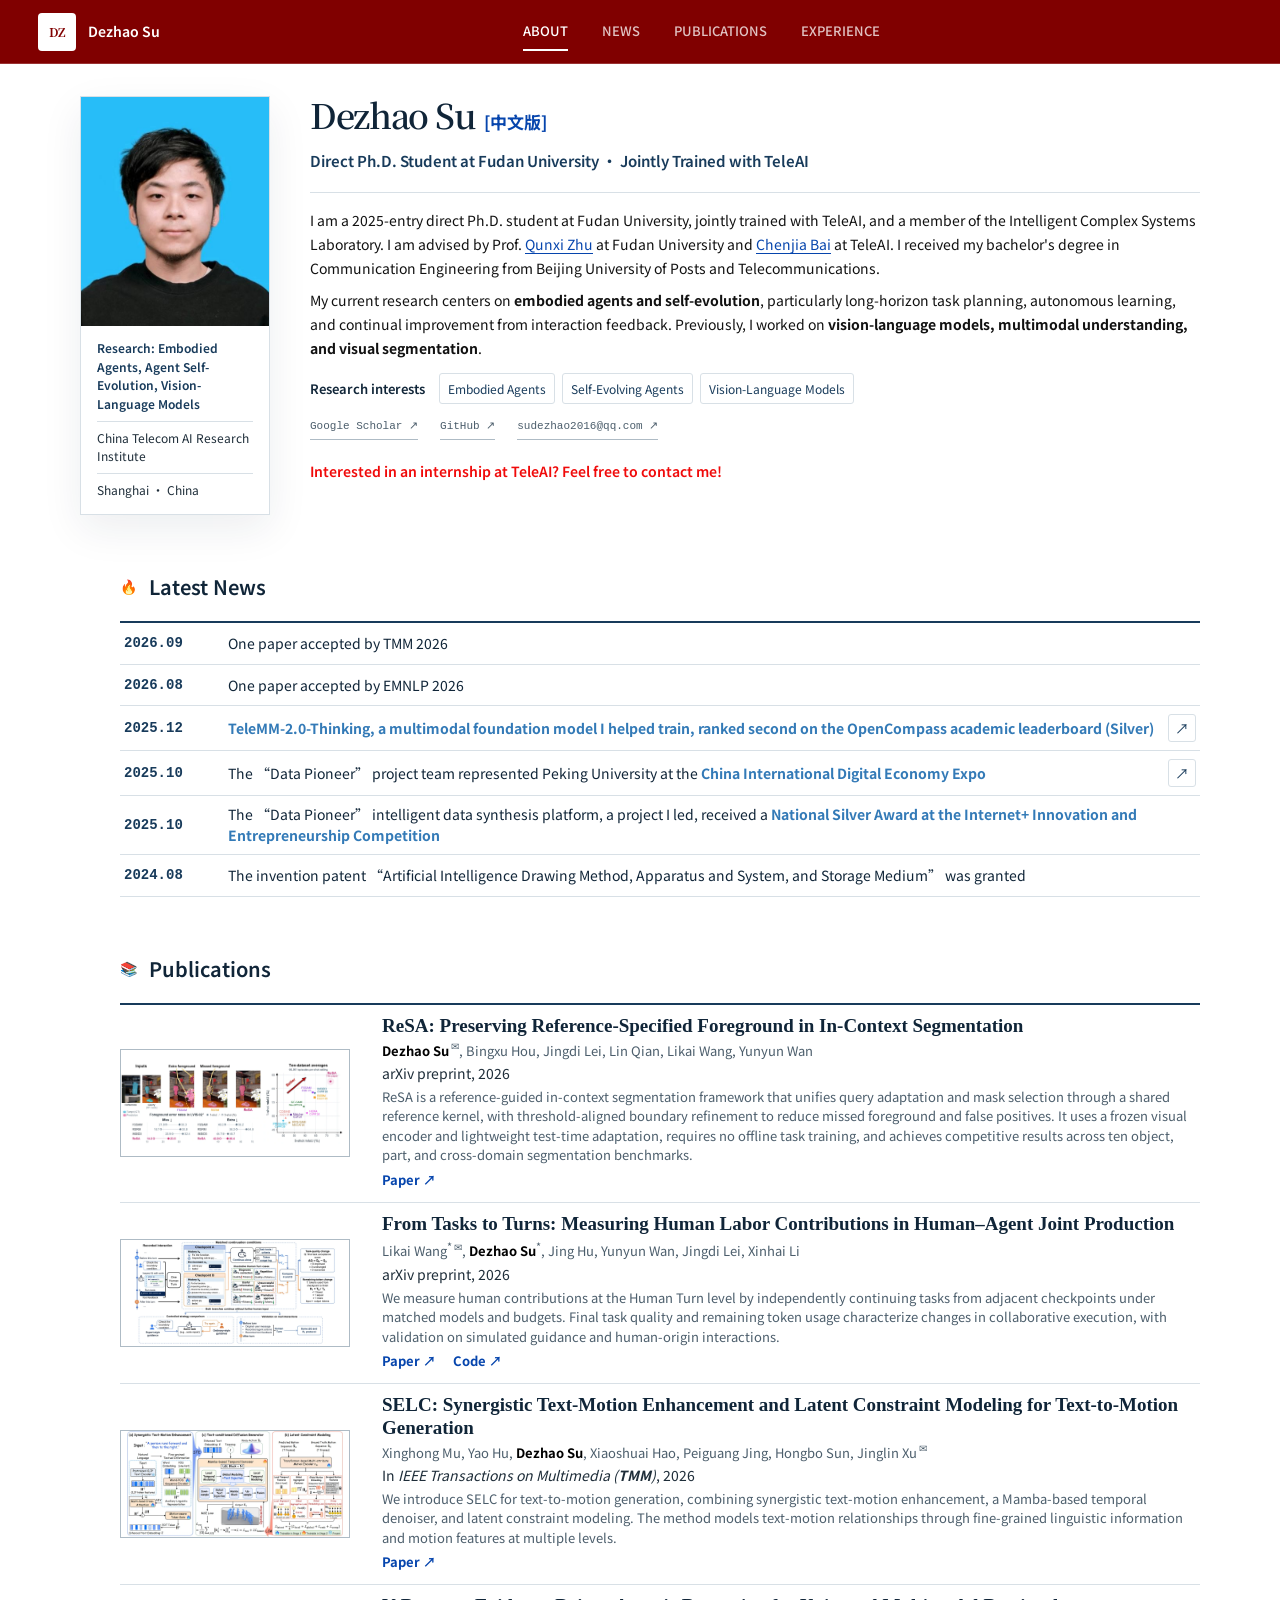
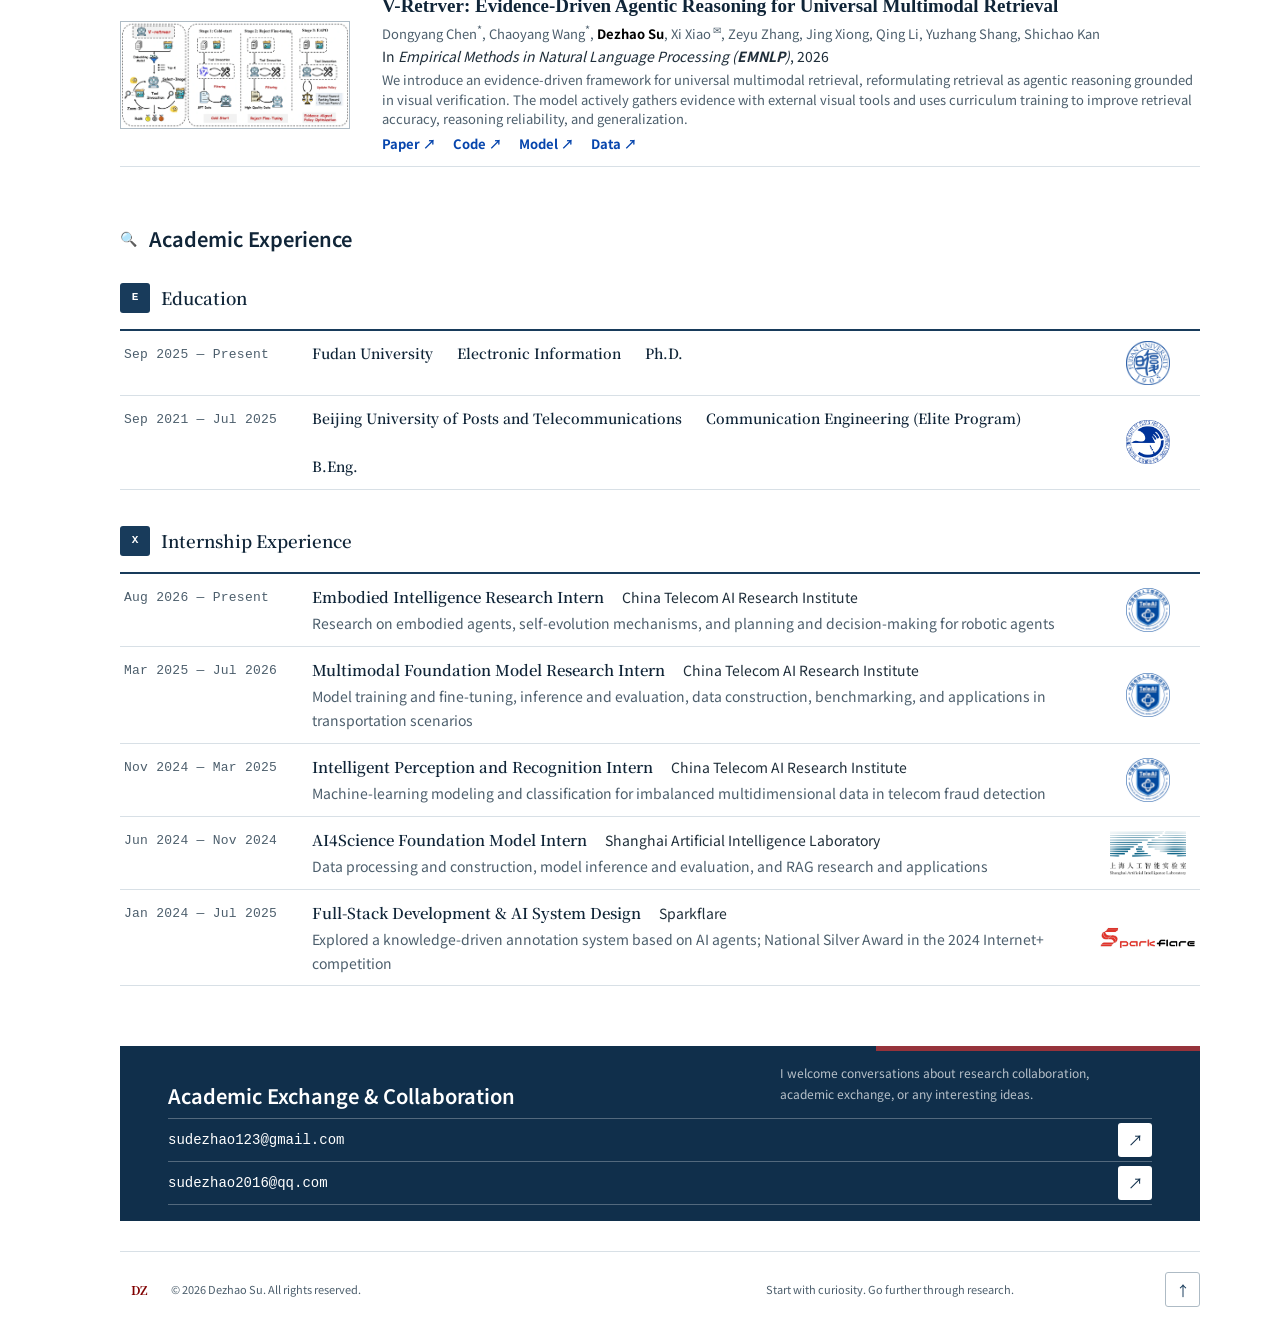
==== commit 64c7a123: "提升论文缩略图清晰度并补充ReSA论文链接" ====
--- a/en.html
+++ b/en.html
@@ -256,11 +256,12 @@
               >
                 <img
                   class="publication-image"
-                  src="assets/thumbnails/resa-figure-1.webp"
+                  src="assets/thumbnails/resa-figure-1.webp?v=20261123"
                   alt="ReSA Figure 1: foreground coverage, missed and extra foreground, and segmentation performance across ten benchmarks"
                   width="1488"
                   height="534"
                   loading="eager"
+                  fetchpriority="high"
                   decoding="async"
                 />
               </a>
@@ -275,6 +276,9 @@
                 <p class="publication-description">
                   ReSA is a reference-guided in-context segmentation framework that unifies query adaptation and mask selection through a shared reference kernel, with threshold-aligned boundary refinement to reduce missed foreground and false positives. It uses a frozen visual encoder and lightweight test-time adaptation, requires no offline task training, and achieves competitive results across ten object, part, and cross-domain segmentation benchmarks.
                 </p>
+                <div class="publication-links">
+                  <a class="publication-link" href="https://arxiv.org/abs/2611.27341" target="_blank" rel="noreferrer">Paper ↗</a>
+                </div>
               </div>
             </article>
 
@@ -288,11 +292,12 @@
               >
                 <img
                   class="publication-image"
-                  src="assets/thumbnails/tasks-to-turns-framework.webp"
+                  src="assets/thumbnails/tasks-to-turns-framework.webp?v=20261123"
                   alt="Overview of the From Tasks to Turns measurement framework"
                   width="1381"
                   height="717"
                   loading="eager"
+                  fetchpriority="high"
                   decoding="async"
                 />
               </a>
@@ -324,11 +329,12 @@
               >
                 <img
                   class="publication-image"
-                  src="assets/thumbnails/selc-framework.webp"
+                  src="assets/thumbnails/selc-framework.webp?v=20261123"
                   alt="Overview of the SELC text-to-motion generation framework"
                   width="1900"
                   height="928"
                   loading="eager"
+                  fetchpriority="high"
                   decoding="async"
                 />
               </a>
@@ -359,11 +365,12 @@
               >
                 <img
                   class="publication-image"
-                  src="assets/thumbnails/v-retrver-figure-2.webp"
+                  src="assets/thumbnails/v-retrver-figure-2.webp?v=20261123"
                   alt="Overview of the V-Retrver framework, Figure 2"
                   width="3143"
                   height="1475"
                   loading="eager"
+                  fetchpriority="high"
                   decoding="async"
                 />
               </a>
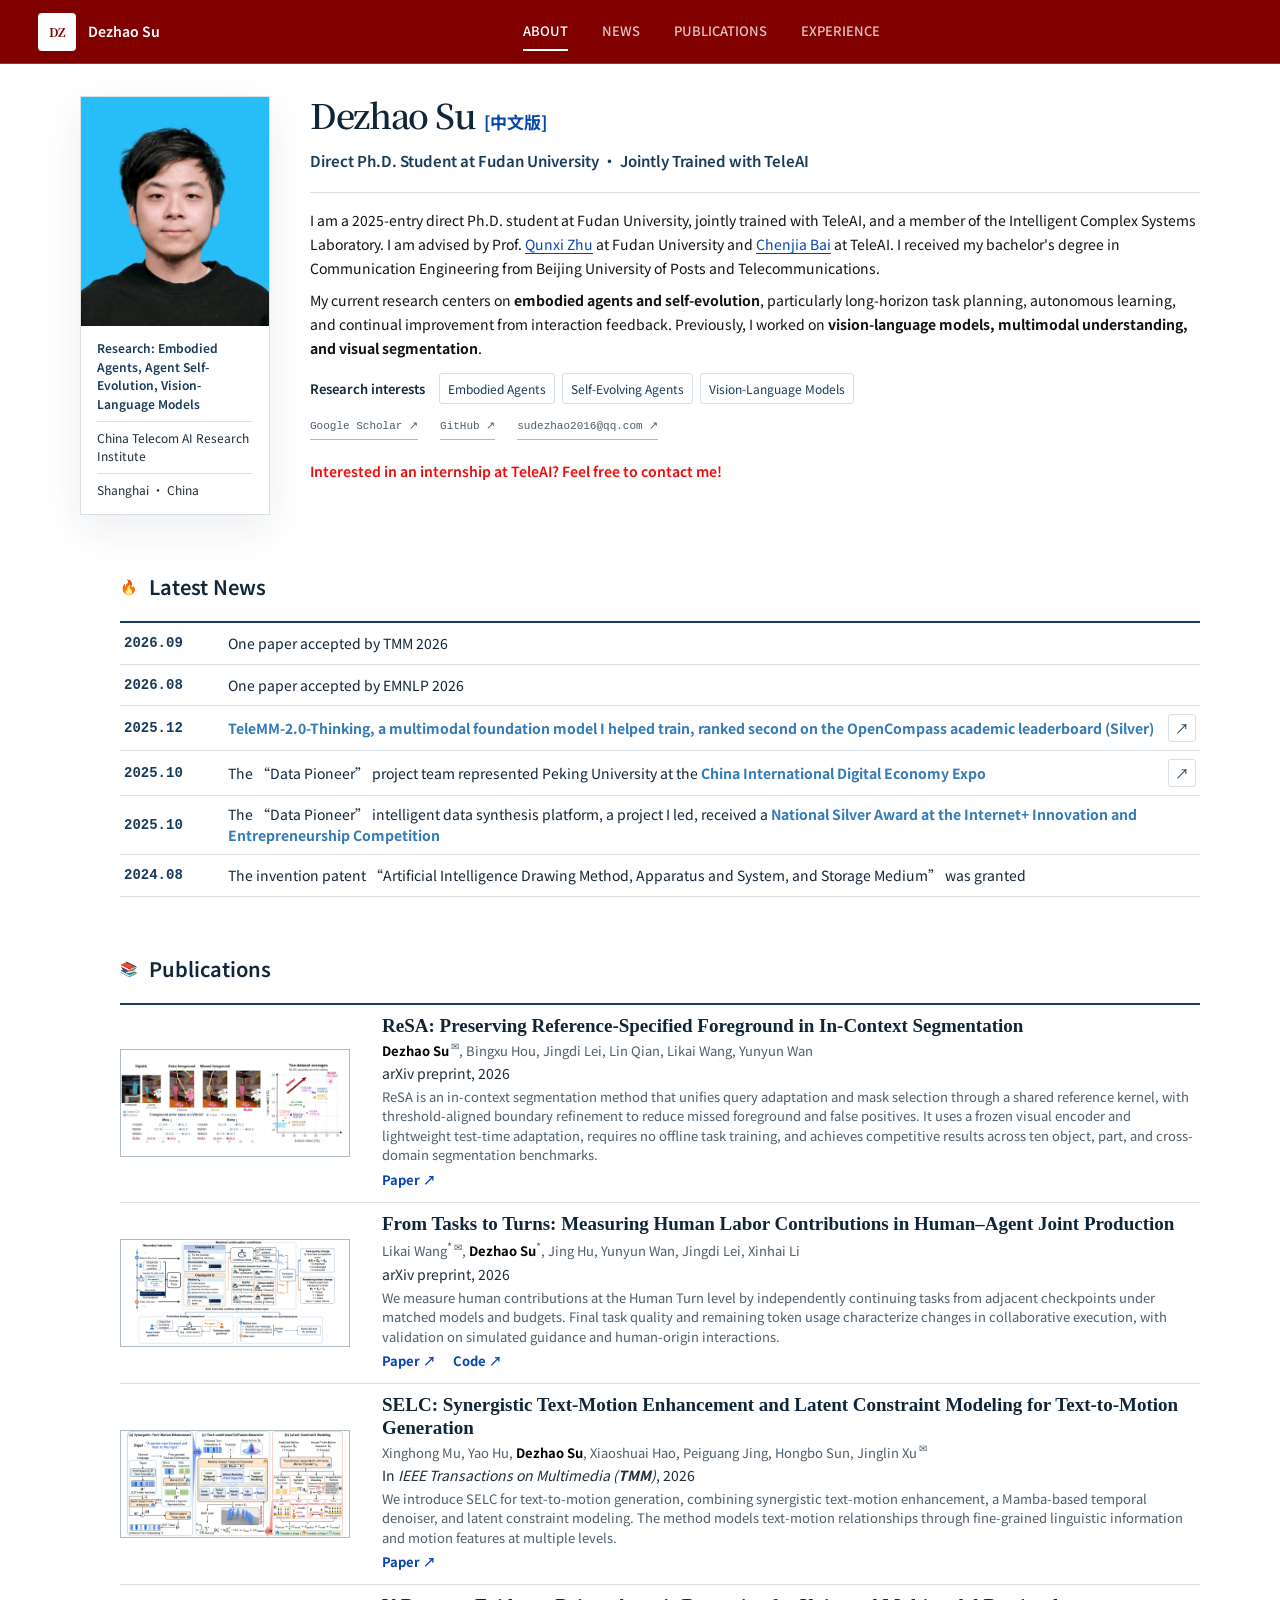
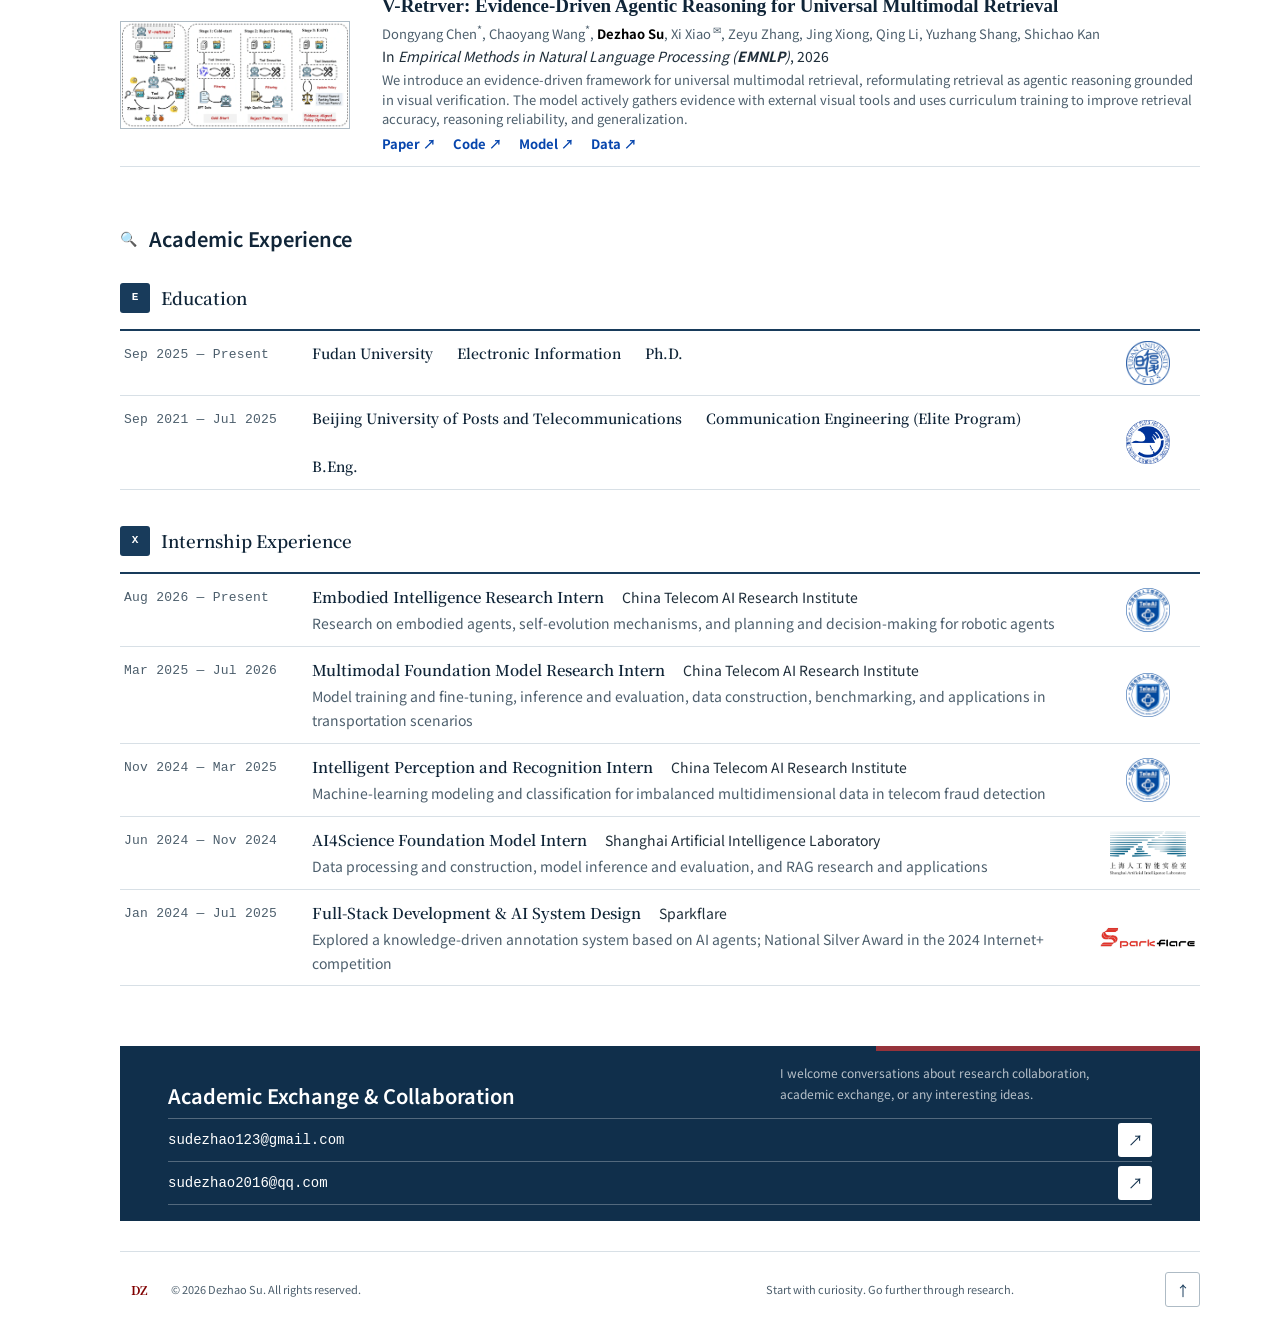
==== commit e931b807: "调整ReSA上下文分割方法简介" ====
--- a/en.html
+++ b/en.html
@@ -274,7 +274,7 @@
                 </p>
                 <p class="publication-venue">arXiv preprint, 2026</p>
                 <p class="publication-description">
-                  ReSA is a reference-guided in-context segmentation framework that unifies query adaptation and mask selection through a shared reference kernel, with threshold-aligned boundary refinement to reduce missed foreground and false positives. It uses a frozen visual encoder and lightweight test-time adaptation, requires no offline task training, and achieves competitive results across ten object, part, and cross-domain segmentation benchmarks.
+                  ReSA is an in-context segmentation method that unifies query adaptation and mask selection through a shared reference kernel, with threshold-aligned boundary refinement to reduce missed foreground and false positives. It uses a frozen visual encoder and lightweight test-time adaptation, requires no offline task training, and achieves competitive results across ten object, part, and cross-domain segmentation benchmarks.
                 </p>
                 <div class="publication-links">
                   <a class="publication-link" href="https://arxiv.org/abs/2611.27341" target="_blank" rel="noreferrer">Paper ↗</a>
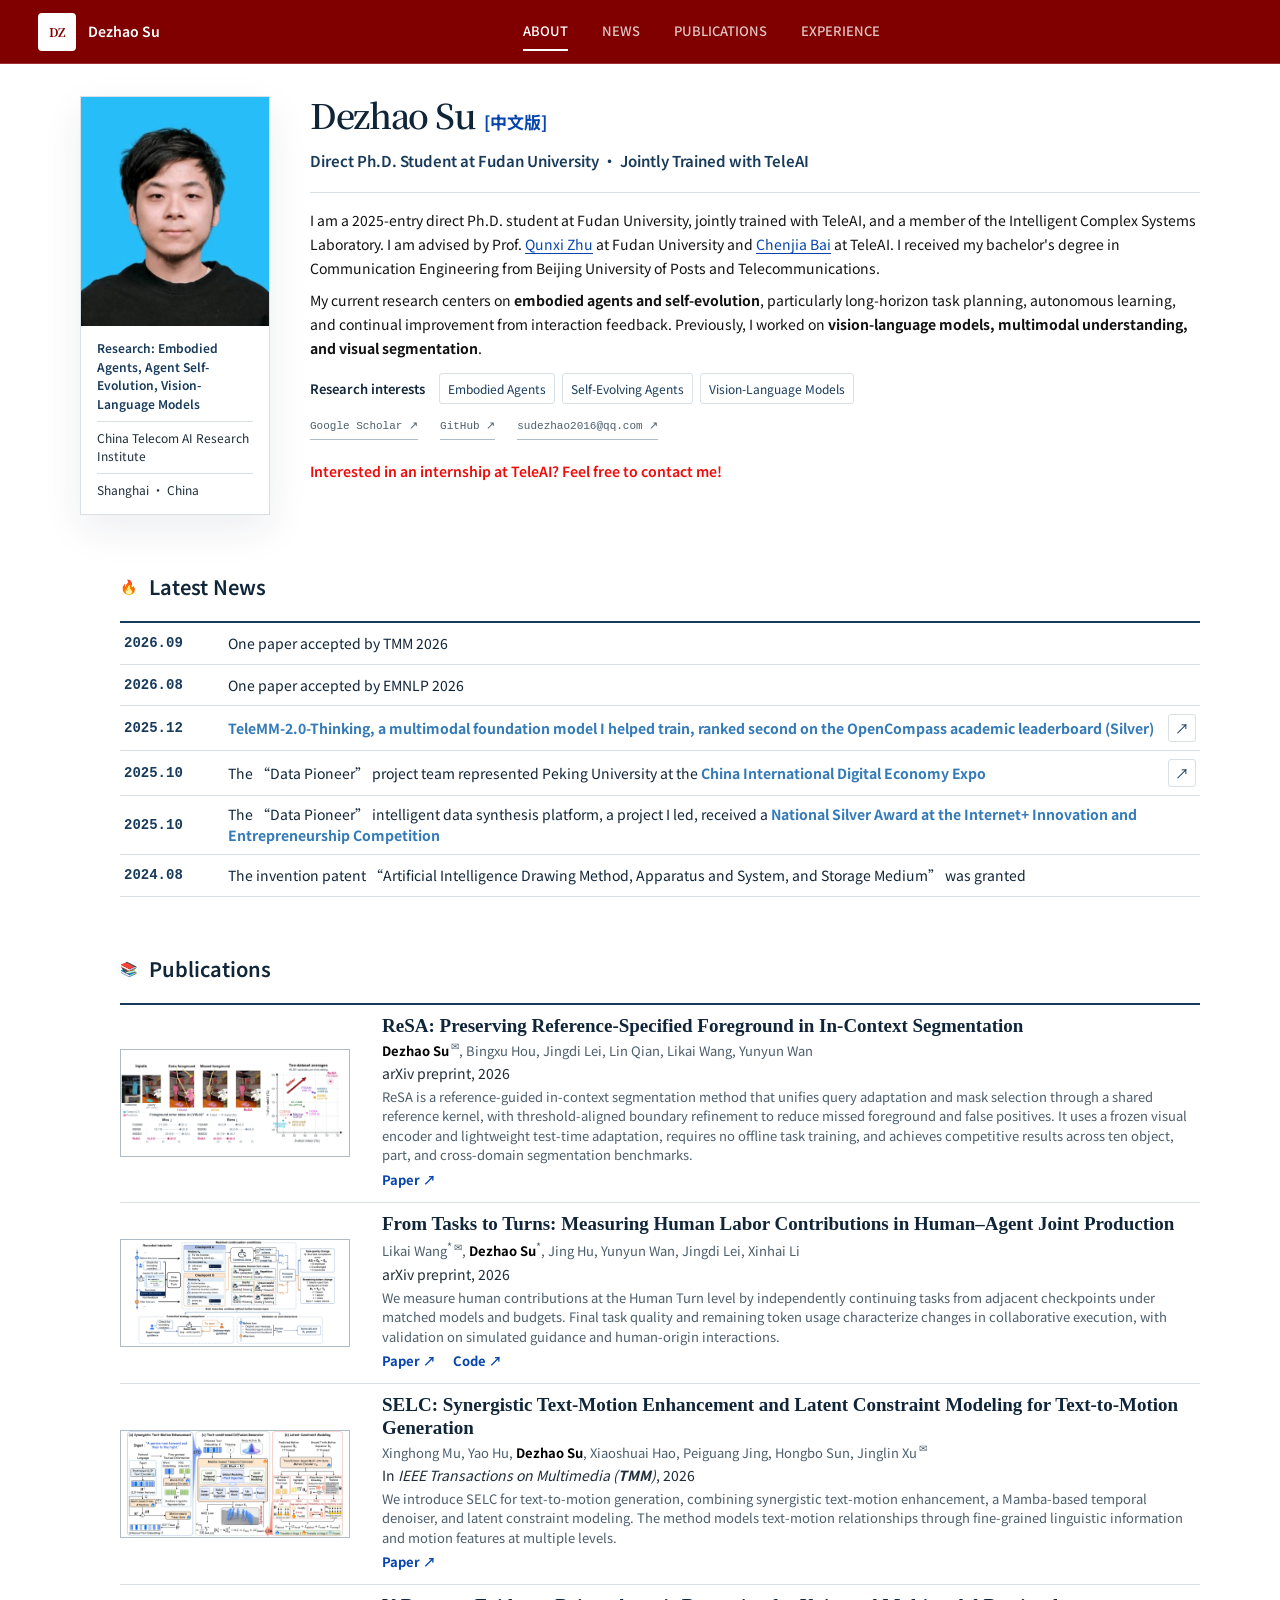
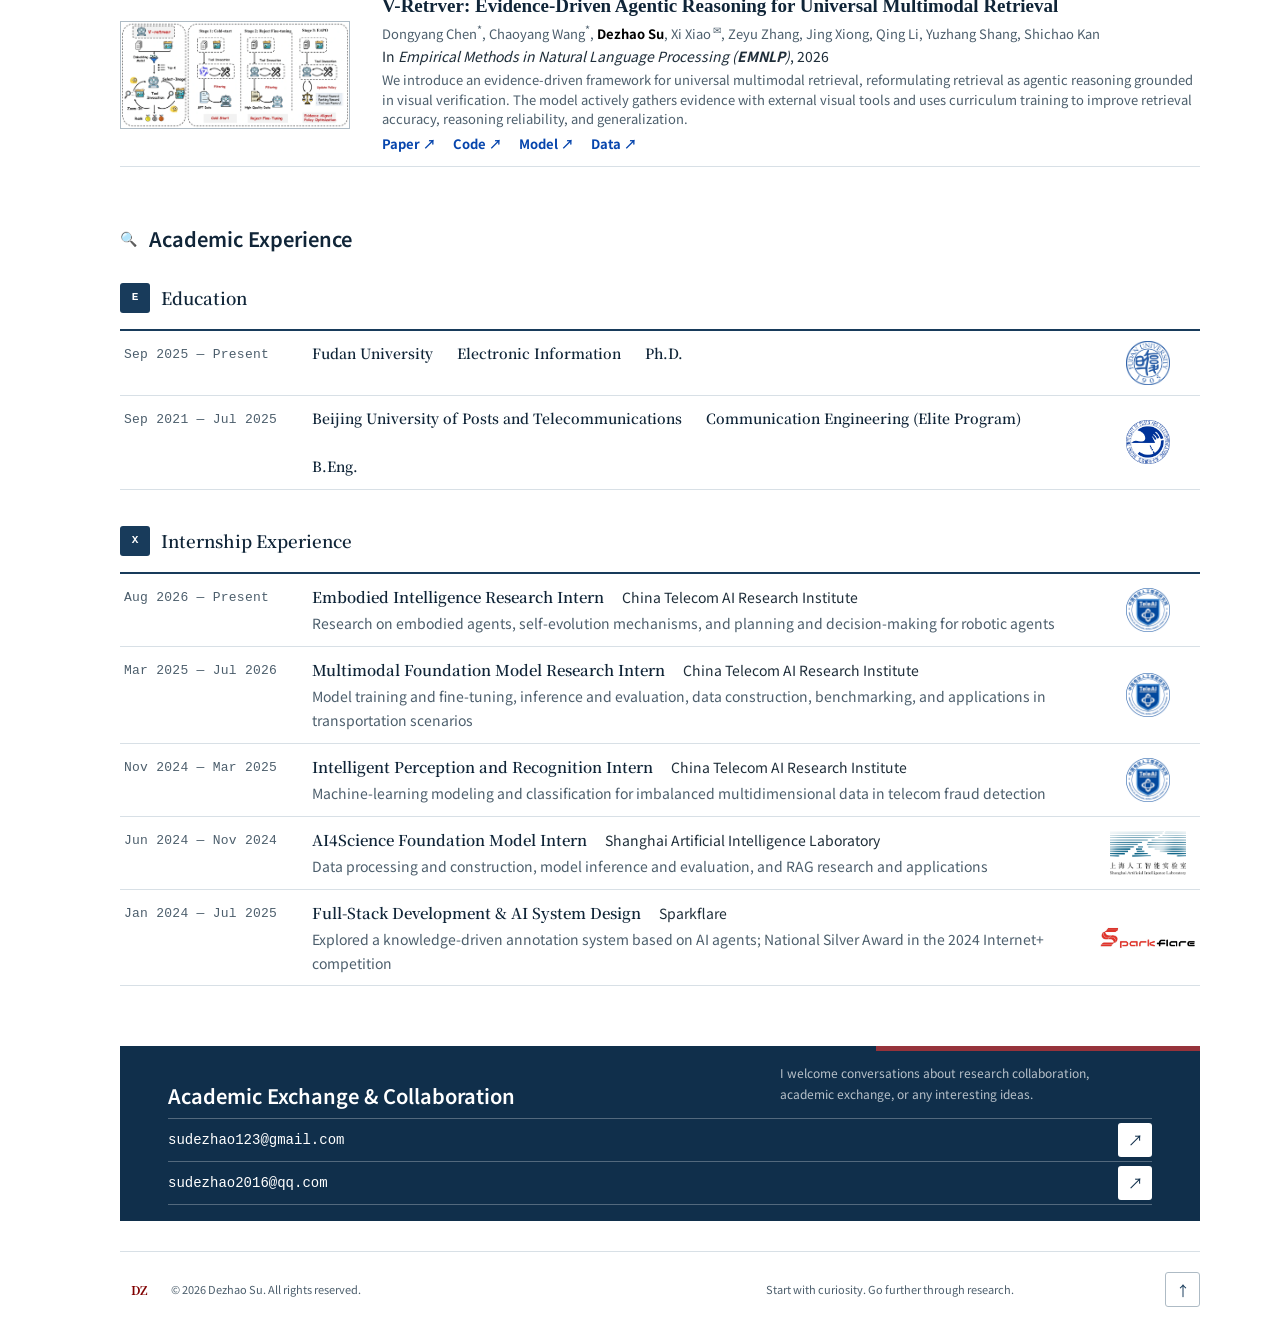
==== commit 11acc320: "修正ReSA简介并保留参考引导表述" ====
--- a/en.html
+++ b/en.html
@@ -32,6 +32,11 @@
     <link rel="sitemap" type="application/xml" href="https://sudezhao2002.github.io/sitemap.xml" />
     <link rel="icon" href="assets/favicon.svg" type="image/svg+xml" />
     <link rel="stylesheet" href="styles.css?v=c75f45dbf383" />
+    <!-- Load self-hosted font slices asynchronously from assets/fonts. -->
+    <link rel="stylesheet" href="assets/fonts/fonts.css" media="print" onload="this.media='all'" />
+    <noscript>
+      <link rel="stylesheet" href="assets/fonts/fonts.css" />
+    </noscript>
     <script src="script.js" defer></script>
     <script type="application/ld+json">
       {
@@ -274,7 +279,7 @@
                 </p>
                 <p class="publication-venue">arXiv preprint, 2026</p>
                 <p class="publication-description">
-                  ReSA is an in-context segmentation method that unifies query adaptation and mask selection through a shared reference kernel, with threshold-aligned boundary refinement to reduce missed foreground and false positives. It uses a frozen visual encoder and lightweight test-time adaptation, requires no offline task training, and achieves competitive results across ten object, part, and cross-domain segmentation benchmarks.
+                  ReSA is a reference-guided in-context segmentation method that unifies query adaptation and mask selection through a shared reference kernel, with threshold-aligned boundary refinement to reduce missed foreground and false positives. It uses a frozen visual encoder and lightweight test-time adaptation, requires no offline task training, and achieves competitive results across ten object, part, and cross-domain segmentation benchmarks.
                 </p>
                 <div class="publication-links">
                   <a class="publication-link" href="https://arxiv.org/abs/2611.27341" target="_blank" rel="noreferrer">Paper ↗</a>
--- a/styles.css
+++ b/styles.css
@@ -1,5 +1,3 @@
-@import url("https://fonts.googleapis.com/css2?family=Noto+Sans+SC:wght@300;400;500;600;700&family=Noto+Serif+SC:wght@500;600;700&display=swap");
-
 /*
   CSS 快速修改说明（直接 Ctrl+F 搜索类名）：
   顶部栏：site-header
@@ -10,6 +8,7 @@
   学术经历标题：journey-title
   联系标题：contact-title
   论文标题：publication-title
+  本地字体文件：assets/fonts/fonts.css（按需加载，无需修改字体分片）
   大图预览：image-viewer / image-viewer-image / image-viewer-close / image-viewer-status
 */
 
--- a/assets/fonts/fonts.css
+++ b/assets/fonts/fonts.css
@@ -0,0 +1,1626 @@
+/* Self-hosted Noto Sans SC and Noto Serif SC. See the accompanying OFL licenses. */
+@font-face {
+  font-family: 'Noto Sans SC';
+  font-style: normal;
+  font-weight: 300 700;
+  font-display: swap;
+  src: url(noto-sans-sc-008dc87bc808.woff2) format('woff2');
+  unicode-range: U+1f1e9-1f1f5, U+1f1f7-1f1ff, U+1f21a, U+1f232, U+1f234-1f237, U+1f250-1f251, U+1f300, U+1f302-1f308, U+1f30a-1f311, U+1f315, U+1f319-1f320, U+1f324, U+1f327, U+1f32a, U+1f32c-1f32d, U+1f330-1f357, U+1f359-1f37e;
+}
+@font-face {
+  font-family: 'Noto Sans SC';
+  font-style: normal;
+  font-weight: 300 700;
+  font-display: swap;
+  src: url(noto-sans-sc-8cf124c9e2ab.woff2) format('woff2');
+  unicode-range: U+fee3, U+fef3, U+ff03-ff04, U+ff07, U+ff0a, U+ff17-ff19, U+ff1c-ff1d, U+ff20-ff3a, U+ff3c, U+ff3e-ff5b, U+ff5d, U+ff61-ff65, U+ff67-ff6a, U+ff6c, U+ff6f-ff78, U+ff7a-ff7d, U+ff80-ff84, U+ff86, U+ff89-ff8e, U+ff92, U+ff97-ff9b, U+ff9d-ff9f, U+ffe0-ffe4, U+ffe6, U+ffe9, U+ffeb, U+ffed, U+fffc, U+1f004, U+1f170-1f171, U+1f192-1f195, U+1f198-1f19a, U+1f1e6-1f1e8;
+}
+@font-face {
+  font-family: 'Noto Sans SC';
+  font-style: normal;
+  font-weight: 300 700;
+  font-display: swap;
+  src: url(noto-sans-sc-8465bb57d8bb.woff2) format('woff2');
+  unicode-range: U+f0a7, U+f0b2, U+f0b7, U+f0c9, U+f0d8, U+f0da, U+f0dc-f0dd, U+f0e0, U+f0e6, U+f0eb, U+f0fc, U+f101, U+f104-f105, U+f107, U+f10b, U+f11b, U+f14b, U+f18a, U+f193, U+f1d6-f1d7, U+f244, U+f27a, U+f296, U+f2ae, U+f471, U+f4b3, U+f610-f611, U+f880-f881, U+f8ec, U+f8f5, U+f8ff, U+f901, U+f90a, U+f92c-f92d, U+f934, U+f937, U+f941, U+f965, U+f967, U+f969, U+f96b, U+f96f, U+f974, U+f978-f979, U+f97e, U+f981, U+f98a, U+f98e, U+f997, U+f99c, U+f9b2, U+f9b5, U+f9ba, U+f9be, U+f9ca, U+f9d0-f9d1, U+f9dd, U+f9e0-f9e1, U+f9e4, U+f9f7, U+fa00-fa01, U+fa08, U+fa0a, U+fa11, U+fb01-fb02, U+fdfc, U+fe0e, U+fe30-fe31, U+fe33-fe44, U+fe49-fe52, U+fe54-fe57, U+fe59-fe66, U+fe68-fe6b, U+fe8e, U+fe92-fe93, U+feae, U+feb8, U+fecb-fecc, U+fee0;
+}
+@font-face {
+  font-family: 'Noto Sans SC';
+  font-style: normal;
+  font-weight: 300 700;
+  font-display: swap;
+  src: url(noto-sans-sc-147cccb8afc7.woff2) format('woff2');
+  unicode-range: U+9f83, U+9f85-9f8d, U+9f90-9f91, U+9f94-9f96, U+9f98, U+9f9b-9f9c, U+9f9e, U+9fa0, U+9fa2, U+9ff0-9fff, U+a001, U+a007, U+a025, U+a046-a047, U+a057, U+a072, U+a078-a079, U+a083, U+a085, U+a100, U+a118, U+a132, U+a134, U+a1f4, U+a242, U+a4a6, U+a4aa, U+a4b0-a4b1, U+a4b3, U+a9c1-a9c2, U+ac00-ac01, U+ac04, U+ac08, U+ac10-ac11, U+ac13-ac16, U+ac19, U+ac1c-ac1d, U+ac24, U+ac70-ac71, U+ac74, U+ac77-ac78, U+ac80-ac81, U+ac83, U+ac8c, U+ac90, U+ac9f-aca0, U+aca8-aca9, U+acac, U+acb0, U+acbd, U+acc1, U+acc4, U+ace0-ace1, U+ace4, U+ace8, U+acf3, U+acf5, U+acfc-acfd, U+ad00, U+ad0c, U+ad11, U+ad1c, U+ad34, U+ad50, U+ad64, U+ad6c, U+ad70, U+ad74, U+ad7f, U+ad81, U+ad8c, U+adc0, U+adc8, U+addc, U+ade0, U+adf8-adf9, U+adfc, U+ae00, U+ae08-ae09, U+ae0b, U+ae30, U+ae34, U+ae38, U+ae40, U+ae4a, U+ae4c, U+ae54, U+ae68, U+aebc, U+aed8, U+af2c-af2d;
+}
+@font-face {
+  font-family: 'Noto Sans SC';
+  font-style: normal;
+  font-weight: 300 700;
+  font-display: swap;
+  src: url(noto-sans-sc-795da5a290f7.woff2) format('woff2');
+  unicode-range: U+9e30-9e33, U+9e35-9e3b, U+9e3e, U+9e40-9e44, U+9e46-9e4e, U+9e51, U+9e53, U+9e55-9e58, U+9e5a-9e5c, U+9e5e-9e63, U+9e66-9e6e, U+9e71, U+9e73, U+9e75, U+9e78-9e79, U+9e7c-9e7e, U+9e82, U+9e86-9e88, U+9e8b-9e8c, U+9e90-9e91, U+9e93, U+9e95, U+9e97, U+9e9d, U+9ea4-9ea5, U+9ea9-9eaa, U+9eb4-9eb5, U+9eb8-9eba, U+9ebc-9ebf, U+9ec3, U+9ec9, U+9ecd, U+9ed0, U+9ed2-9ed3, U+9ed5-9ed6, U+9ed9, U+9edc-9edd, U+9edf-9ee0, U+9ee2, U+9ee5, U+9ee7-9eea, U+9eef, U+9ef1, U+9ef3-9ef4, U+9ef6, U+9ef9, U+9efb-9efc, U+9efe, U+9f0b, U+9f0d, U+9f10, U+9f14, U+9f17, U+9f19, U+9f22, U+9f29, U+9f2c, U+9f2f, U+9f31, U+9f37, U+9f39, U+9f3d-9f3e, U+9f41, U+9f4a-9f4b, U+9f51-9f52, U+9f61-9f63, U+9f66-9f67, U+9f80-9f81;
+}
+@font-face {
+  font-family: 'Noto Sans SC';
+  font-style: normal;
+  font-weight: 300 700;
+  font-display: swap;
+  src: url(noto-sans-sc-77d331ba8ff8.woff2) format('woff2');
+  unicode-range: U+9c82-9c83, U+9c85-9c8c, U+9c8e-9c92, U+9c94-9c9b, U+9c9e-9ca3, U+9ca5-9ca7, U+9ca9, U+9cab, U+9cad-9cae, U+9cb1-9cb7, U+9cb9-9cbd, U+9cbf-9cc0, U+9cc3, U+9cc5-9cc7, U+9cc9-9cd1, U+9cd3-9cda, U+9cdc-9cdd, U+9cdf, U+9ce1-9ce3, U+9ce5, U+9ce9, U+9cee-9cef, U+9cf3-9cf4, U+9cf6, U+9cfc-9cfd, U+9d02, U+9d08-9d09, U+9d12, U+9d1b, U+9d1e, U+9d26, U+9d28, U+9d37, U+9d3b, U+9d3f, U+9d51, U+9d59, U+9d5c-9d5d, U+9d5f-9d61, U+9d6c, U+9d70, U+9d72, U+9d7a, U+9d7e, U+9d84, U+9d89, U+9d8f, U+9d92, U+9daf, U+9db4, U+9db8, U+9dbc, U+9dc4, U+9dc7, U+9dc9, U+9dd7, U+9ddf, U+9df2, U+9df9-9dfa, U+9e0a, U+9e11, U+9e1a, U+9e1e, U+9e20, U+9e22, U+9e28-9e2c, U+9e2e-9e2f;
+}
+@font-face {
+  font-family: 'Noto Sans SC';
+  font-style: normal;
+  font-weight: 300 700;
+  font-display: swap;
+  src: url(noto-sans-sc-60dd7500d663.woff2) format('woff2');
+  unicode-range: U+9a80, U+9a83, U+9a85, U+9a88-9a8a, U+9a8d-9a8e, U+9a90, U+9a92-9a93, U+9a95-9a96, U+9a98-9a99, U+9a9b-9aa2, U+9aa5, U+9aa7, U+9aaf-9ab1, U+9ab5-9ab6, U+9ab9-9aba, U+9ac0-9ac4, U+9ac8, U+9acb-9acc, U+9ace-9acf, U+9ad1-9ad2, U+9ad9, U+9adf, U+9ae1, U+9ae3, U+9aea-9aeb, U+9aed-9aef, U+9af4, U+9af9, U+9afb, U+9b03-9b04, U+9b06, U+9b08, U+9b0d, U+9b0f-9b10, U+9b13, U+9b18, U+9b1a, U+9b1f, U+9b22-9b23, U+9b25, U+9b27-9b28, U+9b2a, U+9b2f, U+9b31-9b32, U+9b3b, U+9b43, U+9b46-9b49, U+9b4d-9b4e, U+9b51, U+9b56, U+9b58, U+9b5a, U+9b5c, U+9b5f, U+9b61-9b62, U+9b6f, U+9b77, U+9b80, U+9b88, U+9b8b, U+9b8e, U+9b91, U+9b9f-9ba0, U+9ba8, U+9baa-9bab, U+9bad-9bae, U+9bb0-9bb1, U+9bb8, U+9bc9-9bca, U+9bd3, U+9bd6, U+9bdb, U+9be8, U+9bf0-9bf1, U+9c02, U+9c10, U+9c15, U+9c24, U+9c2d, U+9c32, U+9c39, U+9c3b, U+9c40, U+9c47-9c49, U+9c53, U+9c57, U+9c64, U+9c72, U+9c77-9c78, U+9c7b, U+9c7f-9c80;
+}
+@font-face {
+  font-family: 'Noto Sans SC';
+  font-style: normal;
+  font-weight: 300 700;
+  font-display: swap;
+  src: url(noto-sans-sc-3d7487b97580.woff2) format('woff2');
+  unicode-range: U+98dd, U+98e1-98e2, U+98e7-98ea, U+98ec, U+98ee-98ef, U+98f2, U+98f4, U+98fc-98fe, U+9903, U+9905, U+9908, U+990a, U+990c-990d, U+9913-9914, U+9918, U+991a-991b, U+991e, U+9921, U+9928, U+992c, U+992e, U+9935, U+9938-9939, U+993d-993e, U+9945, U+994b-994c, U+9951-9952, U+9954-9955, U+9957, U+995e, U+9963, U+9966-9969, U+996b-996c, U+996f, U+9974-9975, U+9977-9979, U+997d-997e, U+9980-9981, U+9983-9984, U+9987, U+998a-998b, U+998d-9991, U+9993-9995, U+9997-9998, U+99a5, U+99ab, U+99ad-99ae, U+99b1, U+99b3-99b4, U+99bc, U+99bf, U+99c1, U+99c3-99c6, U+99cc, U+99d0, U+99d2, U+99d5, U+99db, U+99dd, U+99e1, U+99ed, U+99f1, U+99ff, U+9a01, U+9a03-9a04, U+9a0e-9a0f, U+9a11-9a13, U+9a19, U+9a1b, U+9a28, U+9a2b, U+9a30, U+9a32, U+9a37, U+9a40, U+9a45, U+9a4a, U+9a4d-9a4e, U+9a52, U+9a55, U+9a57, U+9a5a-9a5b, U+9a5f, U+9a62, U+9a65, U+9a69, U+9a6b, U+9a6e, U+9a75, U+9a77-9a7a, U+9a7d;
+}
+@font-face {
+  font-family: 'Noto Sans SC';
+  font-style: normal;
+  font-weight: 300 700;
+  font-display: swap;
+  src: url(noto-sans-sc-8358e55bdb42.woff2) format('woff2');
+  unicode-range: U+975b-975c, U+9763, U+9765-9766, U+976c-976d, U+9773, U+9776, U+977a, U+977c, U+9784-9785, U+978e-978f, U+9791-9792, U+9794-9795, U+9798, U+979a, U+979e, U+97a3, U+97a5-97a6, U+97a8, U+97ab-97ac, U+97ae-97af, U+97b2, U+97b4, U+97c6, U+97cb-97cc, U+97d3, U+97d8, U+97dc, U+97e1, U+97ea-97eb, U+97ee, U+97fb, U+97fe-97ff, U+9801-9803, U+9805-9806, U+9808, U+980c, U+9810-9814, U+9817-9818, U+981e, U+9820-9821, U+9824, U+9828, U+982b-982d, U+9830, U+9834, U+9838-9839, U+983c, U+9846, U+984d-984f, U+9851-9852, U+9854-9855, U+9857-9858, U+985a-985b, U+9862-9863, U+9865, U+9867, U+986b, U+986f-9871, U+9877-9878, U+987c, U+9880, U+9883, U+9885, U+9889, U+988b-988f, U+9893-9895, U+9899-989b, U+989e-989f, U+98a1-98a2, U+98a5-98a7, U+98a9, U+98af, U+98b1, U+98b6, U+98ba, U+98be, U+98c3-98c4, U+98c6-98c8, U+98cf-98d6, U+98da-98db;
+}
+@font-face {
+  font-family: 'Noto Sans SC';
+  font-style: normal;
+  font-weight: 300 700;
+  font-display: swap;
+  src: url(noto-sans-sc-ea952b1b0ca0.woff2) format('woff2');
+  unicode-range: U+95c4-95ca, U+95cc-95cd, U+95d4-95d6, U+95d8, U+95e1-95e2, U+95e9, U+95f0-95f1, U+95f3, U+95f6, U+95fc, U+95fe-95ff, U+9602-9604, U+9606-960d, U+960f, U+9611-9613, U+9615-9617, U+9619-961b, U+961d, U+9621, U+9628, U+962f, U+963c-963e, U+9641-9642, U+9649, U+9654, U+965b-965f, U+9661, U+9663, U+9665, U+9667-9668, U+966c, U+9670, U+9672-9674, U+9678, U+967a, U+967d, U+9682, U+9685, U+9688, U+968a, U+968d-968e, U+9695, U+9697-9698, U+969e, U+96a0, U+96a3-96a4, U+96a8, U+96aa, U+96b0-96b1, U+96b3-96b4, U+96b7-96b9, U+96bb-96bd, U+96c9, U+96cb, U+96ce, U+96d1-96d2, U+96d6, U+96d9, U+96db-96dc, U+96de, U+96e0, U+96e3, U+96e9, U+96eb, U+96f0-96f2, U+96f9, U+96ff, U+9701-9702, U+9705, U+9708, U+970a, U+970e-970f, U+9711, U+9719, U+9727, U+972a, U+972d, U+9730, U+973d, U+9742, U+9744, U+9748-9749, U+9750-9751, U+975a;
+}
+@font-face {
+  font-family: 'Noto Sans SC';
+  font-style: normal;
+  font-weight: 300 700;
+  font-display: swap;
+  src: url(noto-sans-sc-867f0388b58e.woff2) format('woff2');
+  unicode-range: U+94f5, U+94f7, U+94f9, U+94fb-94fd, U+94ff, U+9503-9504, U+9506-9507, U+9509-950a, U+950d-950f, U+9511-9518, U+951a-9520, U+9522, U+9528-952d, U+9530-953a, U+953c-953f, U+9543-9546, U+9548-9550, U+9552-9555, U+9557-955b, U+955d-9568, U+956a-956d, U+9570-9574, U+9583, U+9586, U+9589, U+958e-958f, U+9591-9592, U+9594, U+9598-9599, U+959e-95a0, U+95a2-95a6, U+95a8-95b2, U+95b4, U+95b8-95c3;
+}
+@font-face {
+  font-family: 'Noto Sans SC';
+  font-style: normal;
+  font-weight: 300 700;
+  font-display: swap;
+  src: url(noto-sans-sc-8b56d5441e16.woff2) format('woff2');
+  unicode-range: U+941c-942b, U+942d-942e, U+9432-9433, U+9435, U+9438, U+943a, U+943e, U+9444, U+944a, U+9451-9452, U+945a, U+9462-9463, U+9465, U+9470-9487, U+948a-9492, U+9494-9498, U+949a, U+949c-949d, U+94a1, U+94a3-94a4, U+94a8, U+94aa-94ad, U+94af, U+94b2, U+94b4-94ba, U+94bc-94c0, U+94c4, U+94c6-94db, U+94de-94ec, U+94ee-94f1, U+94f3;
+}
+@font-face {
+  font-family: 'Noto Sans SC';
+  font-style: normal;
+  font-weight: 300 700;
+  font-display: swap;
+  src: url(noto-sans-sc-4cc6d8faf042.woff2) format('woff2');
+  unicode-range: U+92ec-92ed, U+92f0, U+92f3, U+92f8, U+92fc, U+9304, U+9306, U+9310, U+9312, U+9315, U+9318, U+931a, U+931e, U+9320-9322, U+9324, U+9326-9329, U+932b-932c, U+932f, U+9331-9332, U+9335-9336, U+933e, U+9340-9341, U+934a-9360, U+9362-9363, U+9365-936b, U+936e, U+9375, U+937e, U+9382, U+938a, U+938c, U+938f, U+9393-9394, U+9396-9397, U+939a, U+93a2, U+93a7, U+93ac-93cd, U+93d0-93d1, U+93d6-93d8, U+93de-93df, U+93e1-93e2, U+93e4, U+93f8, U+93fb, U+93fd, U+940e-941a;
+}
+@font-face {
+  font-family: 'Noto Sans SC';
+  font-style: normal;
+  font-weight: 300 700;
+  font-display: swap;
+  src: url(noto-sans-sc-3884819a0f36.woff2) format('woff2');
+  unicode-range: U+9163-9164, U+9169, U+9170, U+9172, U+9174, U+9179-917a, U+917d-917e, U+9182-9183, U+9185, U+918c-918d, U+9190-9191, U+919a, U+919c, U+91a1-91a4, U+91a8, U+91aa-91af, U+91b4-91b5, U+91b8, U+91ba, U+91be, U+91c0-91c1, U+91c6, U+91c8, U+91cb, U+91d0, U+91d2, U+91d7-91d8, U+91dd, U+91e3, U+91e6-91e7, U+91ed, U+91f0, U+91f5, U+91f9, U+9200, U+9205, U+9207-920a, U+920d-920e, U+9210, U+9214-9215, U+921c, U+921e, U+9221, U+9223-9227, U+9229-922a, U+922d, U+9234-9235, U+9237, U+9239-923a, U+923c-9240, U+9244-9246, U+9249, U+924e-924f, U+9251, U+9253, U+9257, U+925b, U+925e, U+9262, U+9264-9266, U+9268, U+926c, U+926f, U+9271, U+927b, U+927e, U+9280, U+9283, U+9285-928a, U+928e, U+9291, U+9293, U+9296, U+9298, U+929c-929d, U+92a8, U+92ab-92ae, U+92b3, U+92b6-92b7, U+92b9, U+92c1, U+92c5-92c6, U+92c8, U+92cc, U+92d0, U+92d2, U+92e4, U+92ea;
+}
+@font-face {
+  font-family: 'Noto Sans SC';
+  font-style: normal;
+  font-weight: 300 700;
+  font-display: swap;
+  src: url(noto-sans-sc-eaac29c76943.woff2) format('woff2');
+  unicode-range: U+9004, U+900b, U+9011, U+9015-9016, U+901e, U+9021, U+9026, U+902d, U+902f, U+9031, U+9035-9036, U+9039-903a, U+9041, U+9044-9046, U+904a, U+904f-9052, U+9054-9055, U+9058-9059, U+905b-905e, U+9060-9062, U+9068-9069, U+906f, U+9072, U+9074, U+9076-907a, U+907c-907d, U+9081, U+9083, U+9085, U+9087-908b, U+908f, U+9095, U+9097, U+9099-909b, U+909d, U+90a0-90a1, U+90a8-90a9, U+90ac, U+90b0, U+90b2-90b4, U+90b6, U+90b8, U+90ba, U+90bd-90be, U+90c3-90c5, U+90c7-90c8, U+90cf-90d0, U+90d3, U+90d5, U+90d7, U+90da-90dc, U+90de, U+90e2, U+90e4, U+90e6-90e7, U+90ea-90eb, U+90ef, U+90f4-90f5, U+90f7, U+90fe-9100, U+9104, U+9109, U+910c, U+9112, U+9114-9115, U+9118, U+911c, U+911e, U+9120, U+9122-9123, U+9127, U+912d, U+912f-9132, U+9139-913a, U+9143, U+9146, U+9149-914a, U+914c, U+914e-9150, U+9154, U+9157, U+915a, U+915d-915e, U+9161-9162;
+}
+@font-face {
+  font-family: 'Noto Sans SC';
+  font-style: normal;
+  font-weight: 300 700;
+  font-display: swap;
+  src: url(noto-sans-sc-15a0363dca6b.woff2) format('woff2');
+  unicode-range: U+8e41-8e42, U+8e47, U+8e49-8e4b, U+8e50-8e53, U+8e59-8e5a, U+8e5f-8e60, U+8e64, U+8e69, U+8e6c, U+8e70, U+8e74, U+8e76, U+8e7a-8e7c, U+8e7f, U+8e84-8e85, U+8e87, U+8e89, U+8e8b, U+8e8d, U+8e8f-8e90, U+8e94, U+8e99, U+8e9c, U+8e9e, U+8eaa, U+8eac, U+8eb0, U+8eb6, U+8ec0, U+8ec6, U+8eca-8ece, U+8ed2, U+8eda, U+8edf, U+8ee2, U+8eeb, U+8ef8, U+8efb-8efe, U+8f03, U+8f09, U+8f0b, U+8f12-8f15, U+8f1b, U+8f1d, U+8f1f, U+8f29-8f2a, U+8f2f, U+8f36, U+8f38, U+8f3b, U+8f3e-8f3f, U+8f44-8f45, U+8f49, U+8f4d-8f4e, U+8f5f, U+8f6b, U+8f6d, U+8f71-8f73, U+8f75-8f76, U+8f78-8f7a, U+8f7c, U+8f7e, U+8f81-8f82, U+8f84, U+8f87, U+8f8a-8f8b, U+8f8d-8f8f, U+8f94-8f95, U+8f97-8f9a, U+8fa6, U+8fad-8faf, U+8fb2, U+8fb5-8fb7, U+8fba-8fbc, U+8fbf, U+8fc2, U+8fcb, U+8fcd, U+8fd3, U+8fd5, U+8fd7, U+8fda, U+8fe2-8fe5, U+8fe8-8fe9, U+8fee, U+8ff3-8ff4, U+8ff8, U+8ffa;
+}
+@font-face {
+  font-family: 'Noto Sans SC';
+  font-style: normal;
+  font-weight: 300 700;
+  font-display: swap;
+  src: url(noto-sans-sc-5d251b3f862b.woff2) format('woff2');
+  unicode-range: U+8cbd, U+8cbf-8cc4, U+8cc7-8cc8, U+8cca, U+8ccd, U+8cd1, U+8cd3, U+8cdb-8cdc, U+8cde, U+8ce0, U+8ce2-8ce4, U+8ce6-8ce8, U+8cea, U+8ced, U+8cf4, U+8cf8, U+8cfa, U+8cfc-8cfd, U+8d04-8d05, U+8d07-8d08, U+8d0a, U+8d0d, U+8d0f, U+8d13-8d14, U+8d16, U+8d1b, U+8d20, U+8d30, U+8d32-8d33, U+8d36, U+8d3b, U+8d3d, U+8d40, U+8d42-8d43, U+8d45-8d46, U+8d48-8d4a, U+8d4d, U+8d51, U+8d53, U+8d55, U+8d59, U+8d5c-8d5d, U+8d5f, U+8d61, U+8d66-8d67, U+8d6a, U+8d6d, U+8d71, U+8d73, U+8d84, U+8d90-8d91, U+8d94-8d95, U+8d99, U+8da8, U+8daf, U+8db1, U+8db5, U+8db8, U+8dba, U+8dbc, U+8dbf, U+8dc2, U+8dc4, U+8dc6, U+8dcb, U+8dce-8dcf, U+8dd6-8dd7, U+8dda-8ddb, U+8dde, U+8de1, U+8de3-8de4, U+8de9, U+8deb-8dec, U+8df0-8df1, U+8df6-8dfd, U+8e05, U+8e07, U+8e09-8e0a, U+8e0c, U+8e0e, U+8e10, U+8e14, U+8e1d-8e1f, U+8e23, U+8e26, U+8e2b-8e31, U+8e34-8e35, U+8e39-8e3a, U+8e3d, U+8e40;
+}
+@font-face {
+  font-family: 'Noto Sans SC';
+  font-style: normal;
+  font-weight: 300 700;
+  font-display: swap;
+  src: url(noto-sans-sc-6cda5c60dd49.woff2) format('woff2');
+  unicode-range: U+8b80, U+8b83, U+8b8a, U+8b8c, U+8b90, U+8b93, U+8b99-8b9a, U+8ba0, U+8ba3, U+8ba5-8ba7, U+8baa-8bac, U+8bb4-8bb5, U+8bb7, U+8bb9, U+8bc2-8bc3, U+8bc5, U+8bcb-8bcc, U+8bce-8bd0, U+8bd2-8bd4, U+8bd6, U+8bd8-8bd9, U+8bdc, U+8bdf, U+8be3-8be4, U+8be7-8be9, U+8beb-8bec, U+8bee, U+8bf0, U+8bf2-8bf3, U+8bf6, U+8bf9, U+8bfc-8bfd, U+8bff-8c00, U+8c02, U+8c04, U+8c06-8c07, U+8c0c, U+8c0f, U+8c11-8c12, U+8c14-8c1b, U+8c1d-8c21, U+8c24-8c25, U+8c27, U+8c2a-8c2c, U+8c2e-8c30, U+8c32-8c36, U+8c3f, U+8c47-8c4c, U+8c4e-8c50, U+8c54-8c56, U+8c62, U+8c68, U+8c6c, U+8c73, U+8c78, U+8c7a, U+8c82, U+8c85, U+8c89-8c8a, U+8c8d-8c8e, U+8c90, U+8c93-8c94, U+8c98, U+8c9d-8c9e, U+8ca0-8ca2, U+8ca7-8cac, U+8caf-8cb0, U+8cb3-8cb4, U+8cb6-8cb9, U+8cbb-8cbc;
+}
+@font-face {
+  font-family: 'Noto Sans SC';
+  font-style: normal;
+  font-weight: 300 700;
+  font-display: swap;
+  src: url(noto-sans-sc-5434603ddf2c.woff2) format('woff2');
+  unicode-range: U+8a15-8a18, U+8a1a-8a1b, U+8a1d, U+8a1f, U+8a22-8a23, U+8a25, U+8a2b, U+8a2d, U+8a31, U+8a33-8a34, U+8a36-8a38, U+8a3a, U+8a3c, U+8a3e, U+8a40-8a41, U+8a46, U+8a48, U+8a50, U+8a52, U+8a54-8a55, U+8a58, U+8a5b, U+8a5d-8a63, U+8a66, U+8a69-8a6b, U+8a6d-8a6e, U+8a70, U+8a72-8a73, U+8a7a, U+8a85, U+8a87, U+8a8a, U+8a8c-8a8d, U+8a90-8a92, U+8a95, U+8a98, U+8aa0-8aa1, U+8aa3-8aa6, U+8aa8-8aa9, U+8aac-8aae, U+8ab0, U+8ab2, U+8ab8-8ab9, U+8abc, U+8abe-8abf, U+8ac7, U+8acf, U+8ad2, U+8ad6-8ad7, U+8adb-8adc, U+8adf, U+8ae1, U+8ae6-8ae8, U+8aeb, U+8aed-8aee, U+8af1, U+8af3-8af4, U+8af7-8af8, U+8afa, U+8afe, U+8b00-8b02, U+8b07, U+8b0a, U+8b0c, U+8b0e, U+8b10, U+8b17, U+8b19, U+8b1b, U+8b1d, U+8b20-8b21, U+8b26, U+8b28, U+8b2c, U+8b33, U+8b39, U+8b3e-8b3f, U+8b41, U+8b45, U+8b49, U+8b4c, U+8b4f, U+8b57-8b58, U+8b5a, U+8b5c, U+8b5e, U+8b60, U+8b6c, U+8b6f-8b70, U+8b72, U+8b74, U+8b77, U+8b7d;
+}
+@font-face {
+  font-family: 'Noto Sans SC';
+  font-style: normal;
+  font-weight: 300 700;
+  font-display: swap;
+  src: url(noto-sans-sc-8be643fedfc3.woff2) format('woff2');
+  unicode-range: U+8882, U+8884-8886, U+8888, U+888f, U+8892-8893, U+889b, U+88a2, U+88a4, U+88a6, U+88a8, U+88aa, U+88ae, U+88b1, U+88b4, U+88b7, U+88bc, U+88c0, U+88c6-88c9, U+88ce-88cf, U+88d1-88d3, U+88d8, U+88db-88dd, U+88df, U+88e1-88e3, U+88e5, U+88e8, U+88ec, U+88f0-88f1, U+88f3-88f4, U+88fc-88fe, U+8900, U+8902, U+8906-8907, U+8909-890c, U+8912-8915, U+8918-891b, U+8921, U+8925, U+892b, U+8930, U+8932, U+8934, U+8936, U+893b, U+893d, U+8941, U+894c, U+8955-8956, U+8959, U+895c, U+895e-8960, U+8966, U+896a, U+896c, U+896f-8970, U+8972, U+897b, U+897e, U+8980, U+8983, U+8985, U+8987-8988, U+898c, U+898f, U+8993, U+8997, U+899a, U+89a1, U+89a7, U+89a9-89aa, U+89b2-89b3, U+89b7, U+89c0, U+89c7, U+89ca-89cc, U+89ce-89d1, U+89d6, U+89da, U+89dc, U+89de, U+89e5, U+89e7, U+89eb, U+89ef, U+89f1, U+89f3-89f4, U+89f8, U+89ff, U+8a01-8a03, U+8a07-8a0a, U+8a0e-8a0f, U+8a13;
+}
+@font-face {
+  font-family: 'Noto Sans SC';
+  font-style: normal;
+  font-weight: 300 700;
+  font-display: swap;
+  src: url(noto-sans-sc-6d632346af86.woff2) format('woff2');
+  unicode-range: U+86f4, U+86f8-86f9, U+86fb, U+86fe, U+8703, U+8706-870a, U+870d, U+8711-8713, U+871a, U+871e, U+8722-8723, U+8725, U+8729, U+872e, U+8731, U+8734, U+8737, U+873a-873b, U+873e-8740, U+8742, U+8747-8748, U+8753, U+8755, U+8757-8758, U+875d, U+875f, U+8762-8766, U+8768, U+876e, U+8770, U+8772, U+8775, U+8778, U+877b-877e, U+8782, U+8785, U+8788, U+878b, U+8793, U+8797, U+879a, U+879e-87a0, U+87a2-87a3, U+87a8, U+87ab-87ad, U+87af, U+87b3, U+87b5, U+87bd, U+87c0, U+87c4, U+87c6, U+87ca-87cb, U+87d1-87d2, U+87db-87dc, U+87de, U+87e0, U+87e5, U+87ea, U+87ec, U+87ee, U+87f2-87f3, U+87fb, U+87fd-87fe, U+8802-8803, U+8805, U+880a-880b, U+880d, U+8813-8816, U+8819, U+881b, U+881f, U+8821, U+8823, U+8831-8832, U+8835-8836, U+8839, U+883b-883c, U+8844, U+8846, U+884a, U+884e, U+8852-8853, U+8855, U+8859, U+885b, U+885d-885e, U+8862, U+8864, U+8869-886a, U+886e-886f, U+8872, U+8879, U+887d-887f;
+}
+@font-face {
+  font-family: 'Noto Sans SC';
+  font-style: normal;
+  font-weight: 300 700;
+  font-display: swap;
+  src: url(noto-sans-sc-1887b427e17e.woff2) format('woff2');
+  unicode-range: U+8548, U+854e, U+8553, U+8556-8557, U+8559, U+855e, U+8561, U+8564-8565, U+8568-856a, U+856d, U+856f-8570, U+8572, U+8576, U+8579-857b, U+8580, U+8585-8586, U+8588, U+858a, U+858f, U+8591, U+8594, U+8599, U+859c, U+85a2, U+85a4, U+85a6, U+85a8-85a9, U+85ab-85ac, U+85ae, U+85b7-85b9, U+85be, U+85c1, U+85c7, U+85cd, U+85d0, U+85d3, U+85d5, U+85dc-85dd, U+85df-85e0, U+85e5-85e6, U+85e8-85ea, U+85f4, U+85f9, U+85fe-85ff, U+8602, U+8605-8607, U+860a-860b, U+8616, U+8618, U+861a, U+8627, U+8629, U+862d, U+8638, U+863c, U+863f, U+864d, U+864f, U+8652-8655, U+865b-865c, U+865f, U+8662, U+8667, U+866c, U+866e, U+8671, U+8675, U+867a-867c, U+867f, U+868b, U+868d, U+8693, U+869c-869d, U+86a1, U+86a3-86a4, U+86a7-86a9, U+86ac, U+86af-86b1, U+86b4-86b6, U+86ba, U+86c0, U+86c4, U+86c6, U+86c9-86ca, U+86cd-86d1, U+86d4, U+86d8, U+86de-86df, U+86e4, U+86e6, U+86e9, U+86ed, U+86ef-86f3;
+}
+@font-face {
+  font-family: 'Noto Sans SC';
+  font-style: normal;
+  font-weight: 300 700;
+  font-display: swap;
+  src: url(noto-sans-sc-a3cab7df3959.woff2) format('woff2');
+  unicode-range: U+83c5, U+83c8-83c9, U+83cb, U+83d1, U+83d3-83d6, U+83d8, U+83db, U+83dd, U+83df, U+83e1, U+83e5, U+83ea-83eb, U+83f0, U+83f4, U+83f8-83f9, U+83fb, U+83fd, U+83ff, U+8401, U+8406, U+840a-840b, U+840f, U+8411, U+8418, U+841c, U+8420, U+8422-8424, U+8426, U+8429, U+842c, U+8438-8439, U+843b-843c, U+843f, U+8446-8447, U+8449, U+844e, U+8451-8452, U+8456, U+8459-845a, U+845c, U+8462, U+8466, U+846d, U+846f-8470, U+8473, U+8476-8478, U+847a, U+847d, U+8484-8485, U+8487, U+8489, U+848c, U+848e, U+8490, U+8493-8494, U+8497, U+849b, U+849e-849f, U+84a1, U+84a5, U+84a8, U+84af, U+84b4, U+84b9-84bf, U+84c1-84c2, U+84c5-84c7, U+84ca-84cb, U+84cd, U+84d0-84d1, U+84d3, U+84d6, U+84df-84e0, U+84e2-84e3, U+84e5-84e7, U+84ee, U+84f3, U+84f6, U+84fa, U+84fc, U+84ff-8500, U+850c, U+8511, U+8514-8515, U+8517-8518, U+851f, U+8523, U+8525-8526, U+8529, U+852b, U+852d, U+8532, U+8534-8535, U+8538-853a, U+853c, U+8543, U+8545;
+}
+@font-face {
+  font-family: 'Noto Sans SC';
+  font-style: normal;
+  font-weight: 300 700;
+  font-display: swap;
+  src: url(noto-sans-sc-eb4a098892d8.woff2) format('woff2');
+  unicode-range: U+82bc, U+82be, U+82c0-82c2, U+82c4-82c8, U+82ca-82cc, U+82ce, U+82d0, U+82d2-82d3, U+82d5-82d6, U+82d8-82d9, U+82dc-82de, U+82e0-82e4, U+82e7, U+82e9-82eb, U+82ed-82ee, U+82f3-82f4, U+82f7-82f8, U+82fa-8301, U+8306-8308, U+830c-830d, U+830f, U+8311, U+8313-8315, U+8318, U+831a-831b, U+831d, U+8324, U+8327, U+832a, U+832c-832d, U+832f, U+8331-8334, U+833a-833c, U+8340, U+8343-8345, U+8347-8348, U+834a, U+834c, U+834f, U+8351, U+8356, U+8358-835c, U+835e, U+8360, U+8364-8366, U+8368-836a, U+836c-836e, U+8373, U+8378, U+837b-837d, U+837f-8380, U+8382, U+8388, U+838a-838b, U+8392, U+8394, U+8396, U+8398-8399, U+839b-839c, U+83a0, U+83a2-83a3, U+83a8-83aa, U+83ae-83b0, U+83b3-83b4, U+83b6, U+83b8, U+83ba, U+83bc-83bd, U+83bf-83c0, U+83c2;
+}
+@font-face {
+  font-family: 'Noto Sans SC';
+  font-style: normal;
+  font-weight: 300 700;
+  font-display: swap;
+  src: url(noto-sans-sc-e07e6786859d.woff2) format('woff2');
+  unicode-range: U+8166-8169, U+816b, U+816d, U+8171, U+8173-8174, U+8178, U+817c-817d, U+8182, U+8188, U+8191, U+8198-819b, U+81a0, U+81a3, U+81a5-81a6, U+81a9, U+81b6, U+81ba-81bb, U+81bd, U+81bf, U+81c1, U+81c3, U+81c6, U+81c9-81ca, U+81cc-81cd, U+81d1, U+81d3-81d4, U+81d8, U+81db-81dc, U+81de-81df, U+81e5, U+81e7-81e9, U+81eb-81ec, U+81ee-81ef, U+81f5, U+81f8, U+81fa, U+81fc, U+81fe, U+8200-8202, U+8204, U+8208-820a, U+820e-8210, U+8216-8218, U+821b-821c, U+8221-8224, U+8226-8228, U+822b, U+822d, U+822f, U+8232-8234, U+8237-8238, U+823a-823b, U+823e, U+8244, U+8249, U+824b, U+824f, U+8259-825a, U+825f, U+8266, U+8268, U+826e, U+8271, U+8276-8279, U+827d, U+827f, U+8283-8284, U+8288-828a, U+828d-8291, U+8293-8294, U+8296-8298, U+829f-82a1, U+82a3-82a4, U+82a7-82ab, U+82ae, U+82b0, U+82b2, U+82b4-82b6;
+}
+@font-face {
+  font-family: 'Noto Sans SC';
+  font-style: normal;
+  font-weight: 300 700;
+  font-display: swap;
+  src: url(noto-sans-sc-b3bed28dac32.woff2) format('woff2');
+  unicode-range: U+8016, U+8018-8019, U+801c, U+801e, U+8026-802a, U+8031, U+8034-8035, U+8037, U+8043, U+804b, U+804d, U+8052, U+8056, U+8059, U+805e, U+8061, U+8068-8069, U+806e-8074, U+8076-8078, U+807c-8080, U+8082, U+8084-8085, U+8088, U+808f, U+8093, U+809c, U+809f, U+80ab, U+80ad-80ae, U+80b1, U+80b6-80b8, U+80bc-80bd, U+80c2, U+80c4, U+80ca, U+80cd, U+80d1, U+80d4, U+80d7, U+80d9-80db, U+80dd, U+80e0, U+80e4-80e5, U+80e7-80ed, U+80ef-80f1, U+80f3-80f4, U+80fc, U+8101, U+8104-8105, U+8107-8108, U+810c-810e, U+8112-8115, U+8117-8119, U+811b-811f, U+8121-8130, U+8132-8134, U+8137, U+8139, U+813f-8140, U+8142, U+8146, U+8148, U+814d-814e, U+8151, U+8153, U+8158-815a, U+815e, U+8160;
+}
+@font-face {
+  font-family: 'Noto Sans SC';
+  font-style: normal;
+  font-weight: 300 700;
+  font-display: swap;
+  src: url(noto-sans-sc-daccccdf4a9c.woff2) format('woff2');
+  unicode-range: U+7ef0-7ef2, U+7ef6, U+7efa-7efb, U+7efe, U+7f01-7f04, U+7f08, U+7f0a-7f12, U+7f17, U+7f19, U+7f1b-7f1c, U+7f1f, U+7f21-7f23, U+7f25-7f28, U+7f2a-7f33, U+7f35-7f37, U+7f3d, U+7f42, U+7f44-7f45, U+7f4c-7f4d, U+7f52, U+7f54, U+7f58-7f59, U+7f5d, U+7f5f-7f61, U+7f63, U+7f65, U+7f68, U+7f70-7f71, U+7f73-7f75, U+7f77, U+7f79, U+7f7d-7f7e, U+7f85-7f86, U+7f88-7f89, U+7f8b-7f8c, U+7f90-7f91, U+7f94-7f96, U+7f98-7f9b, U+7f9d, U+7f9f, U+7fa3, U+7fa7-7fa9, U+7fac-7fb2, U+7fb4, U+7fb6, U+7fb8, U+7fbc, U+7fbf-7fc0, U+7fc3, U+7fca, U+7fcc, U+7fce, U+7fd2, U+7fd5, U+7fd9-7fdb, U+7fdf, U+7fe3, U+7fe5-7fe7, U+7fe9, U+7feb-7fec, U+7fee-7fef, U+7ff1, U+7ff3-7ff4, U+7ff9-7ffa, U+7ffe, U+8004, U+8006, U+800b, U+800e, U+8011-8012, U+8014;
+}
+@font-face {
+  font-family: 'Noto Sans SC';
+  font-style: normal;
+  font-weight: 300 700;
+  font-display: swap;
+  src: url(noto-sans-sc-260dcaac2795.woff2) format('woff2');
+  unicode-range: U+7dd2, U+7dd4, U+7dd6-7dd8, U+7dda-7de0, U+7de2-7de6, U+7de8-7ded, U+7def, U+7df1-7df5, U+7df7, U+7df9, U+7dfb-7dfc, U+7dfe-7e02, U+7e04, U+7e08-7e0b, U+7e12, U+7e1b, U+7e1e, U+7e20, U+7e22-7e23, U+7e26, U+7e29, U+7e2b, U+7e2e-7e2f, U+7e31, U+7e37, U+7e39-7e3e, U+7e40, U+7e43-7e44, U+7e46-7e47, U+7e4a-7e4b, U+7e4d-7e4e, U+7e51, U+7e54-7e56, U+7e58-7e5b, U+7e5d-7e5e, U+7e61, U+7e66-7e67, U+7e69-7e6b, U+7e6d, U+7e70, U+7e73, U+7e77, U+7e79, U+7e7b-7e7d, U+7e81-7e82, U+7e8c-7e8d, U+7e8f, U+7e92-7e94, U+7e96, U+7e98, U+7e9a-7e9c, U+7e9e-7e9f, U+7ea1, U+7ea3, U+7ea5, U+7ea8-7ea9, U+7eab, U+7ead-7eae, U+7eb0, U+7ebb, U+7ebe, U+7ec0-7ec2, U+7ec9, U+7ecb-7ecc, U+7ed0, U+7ed4, U+7ed7, U+7edb, U+7ee0-7ee2, U+7ee5-7ee6, U+7ee8, U+7eeb;
+}
+@font-face {
+  font-family: 'Noto Sans SC';
+  font-style: normal;
+  font-weight: 300 700;
+  font-display: swap;
+  src: url(noto-sans-sc-f3d95cf3200e.woff2) format('woff2');
+  unicode-range: U+7ce8, U+7cec, U+7cf0, U+7cf5-7cf9, U+7cfc, U+7cfe, U+7d00, U+7d04-7d0b, U+7d0d, U+7d10-7d14, U+7d17-7d19, U+7d1b-7d1f, U+7d21, U+7d24-7d26, U+7d28-7d2a, U+7d2c-7d2e, U+7d30-7d31, U+7d33, U+7d35-7d36, U+7d38-7d3a, U+7d40, U+7d42-7d44, U+7d46, U+7d4b-7d4c, U+7d4f, U+7d51, U+7d54-7d56, U+7d58, U+7d5b-7d5c, U+7d5e, U+7d61-7d63, U+7d66, U+7d68, U+7d6a-7d6c, U+7d6f, U+7d71-7d73, U+7d75-7d77, U+7d79-7d7a, U+7d7e, U+7d81, U+7d84-7d8b, U+7d8d, U+7d8f, U+7d91, U+7d94, U+7d96, U+7d98-7d9a, U+7d9c-7da0, U+7da2, U+7da6, U+7daa-7db1, U+7db4-7db8, U+7dba-7dbf, U+7dc1, U+7dc4, U+7dc7-7dc8, U+7dca-7dcd, U+7dcf, U+7dd1;
+}
+@font-face {
+  font-family: 'Noto Sans SC';
+  font-style: normal;
+  font-weight: 300 700;
+  font-display: swap;
+  src: url(noto-sans-sc-76c135d30e8d.woff2) format('woff2');
+  unicode-range: U+7bd3-7bd4, U+7bd9-7bda, U+7bdd, U+7be0-7be1, U+7be4-7be6, U+7be9-7bea, U+7bef, U+7bf4, U+7bf6, U+7bfc, U+7bfe, U+7c01, U+7c03, U+7c07-7c08, U+7c0a-7c0d, U+7c0f, U+7c11, U+7c15-7c16, U+7c19, U+7c1e-7c21, U+7c23-7c24, U+7c26, U+7c28-7c33, U+7c35, U+7c37-7c3b, U+7c3d-7c3e, U+7c40-7c41, U+7c43, U+7c47-7c48, U+7c4c, U+7c50, U+7c53-7c54, U+7c59, U+7c5f-7c60, U+7c63-7c65, U+7c6c, U+7c6e, U+7c72, U+7c74, U+7c79-7c7a, U+7c7c, U+7c81-7c82, U+7c84-7c85, U+7c88, U+7c8a-7c91, U+7c93-7c96, U+7c99, U+7c9b-7c9e, U+7ca0-7ca2, U+7ca6-7ca9, U+7cac, U+7caf-7cb3, U+7cb5-7cb7, U+7cba-7cbd, U+7cbf-7cc2, U+7cc5, U+7cc7-7cc9, U+7ccc-7ccd, U+7cd7, U+7cdc, U+7cde, U+7ce0, U+7ce4-7ce5, U+7ce7;
+}
+@font-face {
+  font-family: 'Noto Sans SC';
+  font-style: normal;
+  font-weight: 300 700;
+  font-display: swap;
+  src: url(noto-sans-sc-7a5ff07bb72e.woff2) format('woff2');
+  unicode-range: U+7ae6, U+7af4-7af7, U+7afa-7afb, U+7afd-7b0a, U+7b0c, U+7b0e-7b0f, U+7b13, U+7b15-7b16, U+7b18-7b19, U+7b1e-7b20, U+7b22-7b25, U+7b29-7b2b, U+7b2d-7b2e, U+7b30-7b3b, U+7b3e-7b3f, U+7b41-7b42, U+7b44-7b47, U+7b4a, U+7b4c-7b50, U+7b58, U+7b5a, U+7b5c, U+7b60, U+7b66-7b67, U+7b69, U+7b6c-7b6f, U+7b72-7b76, U+7b7b-7b7d, U+7b7f, U+7b82, U+7b85, U+7b87, U+7b8b-7b96, U+7b98-7b99, U+7b9b-7b9f, U+7ba2-7ba4, U+7ba6-7bac, U+7bae-7bb0, U+7bb4, U+7bb7-7bb9, U+7bbb, U+7bc0-7bc1, U+7bc3-7bc4, U+7bc6, U+7bc8-7bcc, U+7bd1;
+}
+@font-face {
+  font-family: 'Noto Sans SC';
+  font-style: normal;
+  font-weight: 300 700;
+  font-display: swap;
+  src: url(noto-sans-sc-67e74244c1be.woff2) format('woff2');
+  unicode-range: U+798b-798e, U+7992, U+7994-7995, U+7997-7998, U+799a-799c, U+799f, U+79a3-79a6, U+79a8-79ac, U+79ae-79b1, U+79b3-79b5, U+79b8, U+79ba, U+79bf, U+79c2, U+79c6, U+79c8, U+79cf, U+79d5-79d6, U+79dd-79de, U+79e3, U+79e7-79e8, U+79eb, U+79ed, U+79f4, U+79f7-79f8, U+79fa, U+79fe, U+7a02-7a03, U+7a05, U+7a0a, U+7a14, U+7a17, U+7a19, U+7a1c, U+7a1e-7a1f, U+7a23, U+7a25-7a26, U+7a2c, U+7a2e, U+7a30-7a32, U+7a36-7a37, U+7a39, U+7a3c, U+7a40, U+7a42, U+7a47, U+7a49, U+7a4c-7a4f, U+7a51, U+7a55, U+7a5b, U+7a5d-7a5e, U+7a62-7a63, U+7a66, U+7a68-7a69, U+7a6b, U+7a70, U+7a78, U+7a80, U+7a85-7a88, U+7a8a, U+7a90, U+7a93-7a96, U+7a98, U+7a9b-7a9c, U+7a9e, U+7aa0-7aa1, U+7aa3, U+7aa8-7aaa, U+7aac-7ab0, U+7ab3, U+7ab8, U+7aba, U+7abd-7abf, U+7ac4-7ac5, U+7ac7-7ac8, U+7aca, U+7ad1-7ad2, U+7ada-7add, U+7ae1, U+7ae4;
+}
+@font-face {
+  font-family: 'Noto Sans SC';
+  font-style: normal;
+  font-weight: 300 700;
+  font-display: swap;
+  src: url(noto-sans-sc-96ac774a03a6.woff2) format('woff2');
+  unicode-range: U+784c, U+784e-7854, U+7856-7857, U+7859-785a, U+7865, U+7869-786a, U+786d, U+786f, U+7876-7877, U+787c, U+787e-787f, U+7881, U+7887-7889, U+7893-7894, U+7898-789e, U+78a1, U+78a3, U+78a5, U+78a9, U+78ad, U+78b2, U+78b4, U+78b6, U+78b9-78ba, U+78bc, U+78bf, U+78c3, U+78c9, U+78cb, U+78d0-78d2, U+78d4, U+78d9-78da, U+78dc, U+78de, U+78e1, U+78e5-78e6, U+78ea, U+78ec, U+78ef, U+78f1-78f2, U+78f4, U+78fa-78fb, U+78fe, U+7901-7902, U+7905, U+7907, U+7909, U+790b-790c, U+790e, U+7910, U+7913, U+7919-791b, U+791e-791f, U+7921, U+7924, U+7926, U+792a-792b, U+7934, U+7936, U+7939, U+793b, U+793d, U+7940, U+7942-7943, U+7945-7947, U+7949-794a, U+794c, U+794e-7951, U+7953-7955, U+7957-795a, U+795c, U+795f-7960, U+7962, U+7964, U+7966-7967, U+7969, U+796b, U+796f, U+7972, U+7974, U+7979, U+797b-797c, U+797e-7980, U+7982, U+7986-7987, U+7989-798a;
+}
+@font-face {
+  font-family: 'Noto Sans SC';
+  font-style: normal;
+  font-weight: 300 700;
+  font-display: swap;
+  src: url(noto-sans-sc-2cd036d7e3fe.woff2) format('woff2');
+  unicode-range: U+7722, U+7726, U+7728, U+772b-7730, U+7732-7736, U+7739-773a, U+773d-773f, U+7743, U+7746-7747, U+774c-774f, U+7751-7752, U+7758-775a, U+775c-775e, U+7762, U+7765-7766, U+7768-776a, U+776c-776d, U+7771-7772, U+777a, U+777c-777e, U+7780, U+7785, U+7787, U+778b-778d, U+778f-7791, U+7793, U+779e-77a0, U+77a2, U+77a5, U+77ad, U+77af, U+77b4-77b7, U+77bd-77c0, U+77c2, U+77c5, U+77c7, U+77cd, U+77d6-77d7, U+77d9-77da, U+77dd-77de, U+77e7, U+77ea, U+77ec, U+77ef, U+77f8, U+77fb, U+77fd-77fe, U+7800, U+7803, U+7806, U+7809, U+780f-7812, U+7815, U+7817-7818, U+781a-781f, U+7821-7823, U+7825-7827, U+7829, U+782b-7830, U+7832-7833, U+7835, U+7837, U+7839-783c, U+783e, U+7841-7844, U+7847-7849, U+784b;
+}
+@font-face {
+  font-family: 'Noto Sans SC';
+  font-style: normal;
+  font-weight: 300 700;
+  font-display: swap;
+  src: url(noto-sans-sc-a3dbe2d38e97.woff2) format('woff2');
+  unicode-range: U+7613-7619, U+761b-761d, U+761f-7622, U+7625, U+7627-762a, U+762e-7630, U+7632-7635, U+7638-763a, U+763c-763d, U+763f-7640, U+7642-7643, U+7647-7648, U+764d-764e, U+7652, U+7654, U+7658, U+765a, U+765c, U+765e-765f, U+7661-7663, U+7665, U+7669, U+766c, U+766e-766f, U+7671-7673, U+7675-7676, U+7678-767a, U+767f, U+7681, U+7683, U+7688, U+768a-768c, U+768e, U+7690-7692, U+7695, U+7698, U+769a-769b, U+769d-76a0, U+76a2, U+76a4-76a7, U+76ab-76ac, U+76af-76b0, U+76b2, U+76b4-76b5, U+76ba-76bb, U+76bf, U+76c2-76c3, U+76c5, U+76c9, U+76cc-76ce, U+76dc-76de, U+76e1-76ea, U+76f1, U+76f9-76fb, U+76fd, U+76ff-7700, U+7703-7704, U+7707-7708, U+770c-770f, U+7712, U+7714, U+7716, U+7719-771b, U+771e, U+7721;
+}
+@font-face {
+  font-family: 'Noto Sans SC';
+  font-style: normal;
+  font-weight: 300 700;
+  font-display: swap;
+  src: url(noto-sans-sc-0939479293f8.woff2) format('woff2');
+  unicode-range: U+750d, U+750f, U+7511, U+7513, U+7515, U+7517, U+7519, U+7521-7527, U+752a, U+752c-752d, U+752f, U+7534, U+7536, U+753a, U+753e, U+7540, U+7544, U+7547-754b, U+754d-754e, U+7550-7553, U+7556-7557, U+755a-755b, U+755d-755e, U+7560, U+7562, U+7564, U+7566-7568, U+756b-756c, U+756f-7573, U+7575, U+7579-757c, U+757e-757f, U+7581-7584, U+7587, U+7589-758e, U+7590, U+7592, U+7594, U+7596, U+7599-759a, U+759d, U+759f-75a0, U+75a3, U+75a5, U+75a8, U+75ac-75ad, U+75b0-75b1, U+75b3-75b5, U+75b8, U+75bd, U+75c1-75c4, U+75c8-75ca, U+75cc-75cd, U+75d4, U+75d6, U+75d9, U+75de, U+75e0, U+75e2-75e4, U+75e6-75ea, U+75f1-75f3, U+75f7, U+75f9-75fa, U+75fc, U+75fe-7601, U+7603, U+7605-7606, U+7608-760e, U+7610-7612;
+}
+@font-face {
+  font-family: 'Noto Sans SC';
+  font-style: normal;
+  font-weight: 300 700;
+  font-display: swap;
+  src: url(noto-sans-sc-a43dc9aaf6ba.woff2) format('woff2');
+  unicode-range: U+73f0, U+73f2, U+73f4-73f5, U+73f7, U+73f9-73fa, U+73fc-73fd, U+73ff-7402, U+7404, U+7407-7408, U+740a-740f, U+7418, U+741a-741c, U+741e, U+7424-7425, U+7428-7429, U+742c-7430, U+7432, U+7435-7436, U+7438-743b, U+743e-7441, U+7443-7446, U+7448, U+744a-744b, U+7452, U+7457, U+745b, U+745d, U+7460, U+7462-7465, U+7467-746a, U+746d, U+746f, U+7471, U+7473-7474, U+7477, U+747a, U+747e, U+7481-7482, U+7484, U+7486, U+7488-748b, U+748e-748f, U+7493, U+7498, U+749a, U+749c-74a0, U+74a3, U+74a6, U+74a9-74aa, U+74ae, U+74b0-74b2, U+74b6, U+74b8-74ba, U+74bd, U+74bf, U+74c1, U+74c3, U+74c5, U+74c8, U+74ca, U+74cc, U+74cf, U+74d1-74d2, U+74d4-74d5, U+74d8-74db, U+74de-74e0, U+74e2, U+74e4-74e5, U+74e7-74e9, U+74ee-74ef, U+74f4, U+74ff, U+7501, U+7503, U+7505, U+7508;
+}
+@font-face {
+  font-family: 'Noto Sans SC';
+  font-style: normal;
+  font-weight: 300 700;
+  font-display: swap;
+  src: url(noto-sans-sc-d0b10224020a.woff2) format('woff2');
+  unicode-range: U+72e6, U+72e8, U+72ef-72f0, U+72f2-72f4, U+72f6-72f7, U+72f9-72fb, U+72fd, U+7300-7304, U+7307, U+730a-730c, U+7313-7317, U+731d-7322, U+7327, U+7329, U+732c-732d, U+7330-7331, U+7333, U+7335-7337, U+7339, U+733d-733e, U+7340, U+7342, U+7344-7345, U+734a, U+734d-7350, U+7352, U+7355, U+7357, U+7359, U+735f-7360, U+7362-7363, U+7365, U+7368, U+736c-736d, U+736f-7370, U+7372, U+7374-7376, U+7378, U+737a-737b, U+737d-737e, U+7382-7383, U+7386, U+7388, U+738a, U+738c-7393, U+7395, U+7397-739a, U+739c, U+739e, U+73a0-73a3, U+73a5-73a8, U+73aa, U+73ad, U+73b1, U+73b3, U+73b6-73b7, U+73b9, U+73c2, U+73c5-73c9, U+73cc, U+73ce-73d0, U+73d2, U+73d6, U+73d9, U+73db-73de, U+73e3, U+73e5-73ea, U+73ee-73ef;
+}
+@font-face {
+  font-family: 'Noto Sans SC';
+  font-style: normal;
+  font-weight: 300 700;
+  font-display: swap;
+  src: url(noto-sans-sc-992ac969fdc0.woff2) format('woff2');
+  unicode-range: U+71a8, U+71af, U+71b1-71bc, U+71be, U+71c1-71c2, U+71c4, U+71c8-71cb, U+71ce-71d0, U+71d2, U+71d4, U+71d9-71da, U+71dc, U+71df-71e0, U+71e6-71e8, U+71ea, U+71ed-71ee, U+71f4, U+71f6, U+71f9, U+71fb-71fc, U+71ff-7200, U+7207, U+720c-720d, U+7210, U+7216, U+721a-721e, U+7223, U+7228, U+722b, U+722d-722e, U+7230, U+7232, U+723a-723c, U+723e-7242, U+7246, U+724b, U+724d-724e, U+7252, U+7256, U+7258, U+725a, U+725c-725d, U+7260, U+7264-7266, U+726a, U+726c, U+726e-726f, U+7271, U+7273-7274, U+7278, U+727b, U+727d-727e, U+7281-7282, U+7284, U+7287, U+728a, U+728d, U+728f, U+7292, U+729b, U+729f-72a0, U+72a7, U+72ad-72ae, U+72b0-72b5, U+72b7-72b8, U+72ba-72be, U+72c0-72c1, U+72c3, U+72c5-72c6, U+72c8, U+72cc-72ce, U+72d2, U+72d6, U+72db, U+72dd-72df, U+72e1, U+72e5;
+}
+@font-face {
+  font-family: 'Noto Sans SC';
+  font-style: normal;
+  font-weight: 300 700;
+  font-display: swap;
+  src: url(noto-sans-sc-af2b419b58c7.woff2) format('woff2');
+  unicode-range: U+700b, U+700d, U+7015, U+7018, U+701b, U+701d-701f, U+7023, U+7026-7028, U+702c, U+702e-7030, U+7035, U+7037, U+7039-703a, U+703c-703e, U+7044, U+7049-704b, U+704f, U+7051, U+7058, U+705a, U+705c-705e, U+7061, U+7064, U+7066, U+706c, U+707d, U+7080-7081, U+7085-7086, U+708a, U+708f, U+7091, U+7094-7095, U+7098-7099, U+709c-709d, U+709f, U+70a4, U+70a9-70aa, U+70af-70b2, U+70b4-70b7, U+70bb, U+70c0, U+70c3, U+70c7, U+70cb, U+70ce-70cf, U+70d4, U+70d9-70da, U+70dc-70dd, U+70e0, U+70e9, U+70ec, U+70f7, U+70fa, U+70fd, U+70ff, U+7104, U+7108-7109, U+710c, U+7110, U+7113-7114, U+7116-7118, U+711c, U+711e, U+7120, U+712e-712f, U+7131, U+713c, U+7142, U+7144-7147, U+7149-714b, U+7150, U+7152, U+7155-7156, U+7159-715a, U+715c, U+7161, U+7165-7166, U+7168-7169, U+716d, U+7173-7174, U+7176, U+7178, U+717a, U+717d, U+717f-7180, U+7184, U+7186-7188, U+7192, U+7198, U+719c, U+71a0, U+71a4-71a5;
+}
+@font-face {
+  font-family: 'Noto Sans SC';
+  font-style: normal;
+  font-weight: 300 700;
+  font-display: swap;
+  src: url(noto-sans-sc-5cee4a2a16fc.woff2) format('woff2');
+  unicode-range: U+6ed9, U+6edb, U+6edd, U+6edf-6ee0, U+6ee2, U+6ee6, U+6eea, U+6eec, U+6eee-6eef, U+6ef2-6ef3, U+6ef7-6efa, U+6efe, U+6f01, U+6f03, U+6f08-6f09, U+6f15-6f16, U+6f19, U+6f22-6f25, U+6f28-6f2a, U+6f2c-6f2d, U+6f2f, U+6f32, U+6f36-6f38, U+6f3f, U+6f43-6f46, U+6f48, U+6f4b, U+6f4e-6f4f, U+6f51, U+6f54-6f57, U+6f59-6f5b, U+6f5e-6f5f, U+6f61, U+6f64-6f67, U+6f69-6f6c, U+6f6f-6f72, U+6f74-6f76, U+6f78-6f7e, U+6f80-6f83, U+6f86, U+6f89, U+6f8b-6f8d, U+6f90, U+6f92, U+6f94, U+6f97-6f98, U+6f9b, U+6fa3-6fa5, U+6fa7, U+6faa, U+6faf, U+6fb1, U+6fb4, U+6fb6, U+6fb9, U+6fc1-6fcb, U+6fd1-6fd3, U+6fd5, U+6fdb, U+6fde-6fe1, U+6fe4, U+6fe9, U+6feb-6fec, U+6fee-6ff1, U+6ffa, U+6ffe, U+7005-7006, U+7009;
+}
+@font-face {
+  font-family: 'Noto Sans SC';
+  font-style: normal;
+  font-weight: 300 700;
+  font-display: swap;
+  src: url(noto-sans-sc-a60cebdbd6b5.woff2) format('woff2');
+  unicode-range: U+6dc3, U+6dc5-6dc6, U+6dc9, U+6dcc, U+6dcf, U+6dd2-6dd3, U+6dd6, U+6dd9-6dde, U+6de0, U+6de4, U+6de6, U+6de8-6dea, U+6dec, U+6def-6df0, U+6df5-6df6, U+6df8, U+6dfa, U+6dfc, U+6e03-6e04, U+6e07-6e09, U+6e0b-6e0c, U+6e0e, U+6e11, U+6e13, U+6e15-6e16, U+6e19-6e1b, U+6e1e-6e1f, U+6e22, U+6e25-6e27, U+6e2b-6e2c, U+6e36-6e37, U+6e39-6e3a, U+6e3c-6e41, U+6e44-6e45, U+6e47, U+6e49-6e4b, U+6e4d-6e4e, U+6e51, U+6e53-6e55, U+6e5c-6e5f, U+6e61-6e63, U+6e65-6e67, U+6e6a-6e6b, U+6e6d-6e70, U+6e72-6e74, U+6e76-6e78, U+6e7c, U+6e80-6e82, U+6e86-6e87, U+6e89, U+6e8d, U+6e8f, U+6e96, U+6e98, U+6e9d-6e9f, U+6ea1, U+6ea5-6ea7, U+6eab, U+6eb1-6eb2, U+6eb4, U+6eb7, U+6ebb-6ebd, U+6ebf-6ec6, U+6ec8-6ec9, U+6ecc, U+6ecf-6ed0, U+6ed3-6ed4, U+6ed7-6ed8;
+}
+@font-face {
+  font-family: 'Noto Sans SC';
+  font-style: normal;
+  font-weight: 300 700;
+  font-display: swap;
+  src: url(noto-sans-sc-e151c760a682.woff2) format('woff2');
+  unicode-range: U+6cb1-6cb2, U+6cb4-6cb5, U+6cb7, U+6cba, U+6cbc-6cbd, U+6cc1-6cc3, U+6cc5-6cc7, U+6cd0-6cd4, U+6cd6-6cd7, U+6cd9-6cda, U+6cde-6ce0, U+6ce4, U+6ce6, U+6ce9, U+6ceb-6cef, U+6cf1-6cf2, U+6cf6-6cf7, U+6cfa, U+6cfe, U+6d03-6d05, U+6d07-6d08, U+6d0a, U+6d0c, U+6d0e-6d11, U+6d13-6d14, U+6d16, U+6d18-6d1a, U+6d1c, U+6d1f, U+6d22-6d23, U+6d26-6d29, U+6d2b, U+6d2e-6d30, U+6d33, U+6d35-6d36, U+6d38-6d3a, U+6d3c, U+6d3f, U+6d42-6d44, U+6d48-6d49, U+6d4d, U+6d50, U+6d52, U+6d54, U+6d56-6d58, U+6d5a-6d5c, U+6d5e, U+6d60-6d61, U+6d63-6d65, U+6d67, U+6d6c-6d6d, U+6d6f, U+6d75, U+6d7b-6d7d, U+6d87, U+6d8a, U+6d8e, U+6d90-6d9a, U+6d9c-6da0, U+6da2-6da3, U+6da7, U+6daa-6dac, U+6dae, U+6db3-6db4, U+6db6, U+6db8, U+6dbc, U+6dbf, U+6dc2;
+}
+@font-face {
+  font-family: 'Noto Sans SC';
+  font-style: normal;
+  font-weight: 300 700;
+  font-display: swap;
+  src: url(noto-sans-sc-8cbfab9b1aba.woff2) format('woff2');
+  unicode-range: U+6b83-6b86, U+6b89, U+6b8d, U+6b91-6b93, U+6b95, U+6b97-6b98, U+6b9a-6b9b, U+6b9e, U+6ba1-6ba4, U+6ba9-6baa, U+6bad, U+6baf-6bb0, U+6bb2-6bb3, U+6bba-6bbd, U+6bc0, U+6bc2, U+6bc6, U+6bca-6bcc, U+6bce, U+6bd0-6bd1, U+6bd3, U+6bd6-6bd8, U+6bda, U+6be1, U+6be6, U+6bec, U+6bf1, U+6bf3-6bf5, U+6bf9, U+6bfd, U+6c05-6c08, U+6c0d, U+6c10, U+6c15-6c1a, U+6c21, U+6c23-6c26, U+6c29-6c2d, U+6c30-6c33, U+6c35-6c37, U+6c39-6c3a, U+6c3c-6c3f, U+6c46, U+6c4a-6c4c, U+6c4e-6c50, U+6c54, U+6c56, U+6c59-6c5c, U+6c5e, U+6c63, U+6c67-6c69, U+6c6b, U+6c6d, U+6c6f, U+6c72-6c74, U+6c78-6c7a, U+6c7c, U+6c84-6c87, U+6c8b-6c8c, U+6c8f, U+6c91, U+6c93-6c96, U+6c98, U+6c9a, U+6c9d, U+6ca2-6ca4, U+6ca8-6ca9, U+6cac-6cae;
+}
+@font-face {
+  font-family: 'Noto Sans SC';
+  font-style: normal;
+  font-weight: 300 700;
+  font-display: swap;
+  src: url(noto-sans-sc-346446b4825b.woff2) format('woff2');
+  unicode-range: U+69fe-6a01, U+6a06, U+6a09, U+6a0b, U+6a11, U+6a13, U+6a17-6a19, U+6a1b, U+6a1e, U+6a23, U+6a28-6a29, U+6a2b, U+6a2f-6a30, U+6a35, U+6a38-6a40, U+6a46-6a48, U+6a4a-6a4b, U+6a4e, U+6a50, U+6a52, U+6a5b, U+6a5e, U+6a62, U+6a65-6a67, U+6a6b, U+6a79, U+6a7c, U+6a7e-6a7f, U+6a84, U+6a86, U+6a8e, U+6a90-6a91, U+6a94, U+6a97, U+6a9c, U+6a9e, U+6aa0, U+6aa2, U+6aa4, U+6aa9, U+6aab, U+6aae-6ab0, U+6ab2-6ab3, U+6ab5, U+6ab7-6ab8, U+6aba-6abb, U+6abd, U+6abf, U+6ac2-6ac4, U+6ac6, U+6ac8, U+6acc, U+6ace, U+6ad2-6ad3, U+6ad8-6adc, U+6adf-6ae0, U+6ae4-6ae5, U+6ae7-6ae8, U+6afb, U+6b04-6b05, U+6b0d-6b13, U+6b16-6b17, U+6b19, U+6b24-6b25, U+6b2c, U+6b37-6b39, U+6b3b, U+6b3d, U+6b43, U+6b46, U+6b4e, U+6b50, U+6b53-6b54, U+6b58-6b59, U+6b5b, U+6b60, U+6b69, U+6b6d, U+6b6f-6b70, U+6b73-6b74, U+6b77-6b7a, U+6b80-6b82;
+}
+@font-face {
+  font-family: 'Noto Sans SC';
+  font-style: normal;
+  font-weight: 300 700;
+  font-display: swap;
+  src: url(noto-sans-sc-2f4f55ca9684.woff2) format('woff2');
+  unicode-range: U+68d3, U+68d7, U+68dd, U+68df, U+68e1, U+68e3-68e4, U+68e6-68ed, U+68ef-68f0, U+68f2, U+68f4, U+68f6-68f7, U+68f9, U+68fb-68fd, U+68ff-6902, U+6906-6908, U+690b, U+6910, U+691a-691c, U+691f-6920, U+6924-6925, U+692a, U+692d, U+6934, U+6939, U+693c-6945, U+694a-694b, U+6952-6954, U+6957, U+6959, U+695b, U+695d, U+695f, U+6962-6964, U+6966, U+6968-696c, U+696e-696f, U+6971, U+6973-6974, U+6978-6979, U+697d, U+697f-6980, U+6985, U+6987-698a, U+698d-698e, U+6994-6999, U+699b, U+69a3-69a4, U+69a6-69a7, U+69ab, U+69ad-69ae, U+69b1, U+69b7, U+69bb-69bc, U+69c1, U+69c3-69c5, U+69c7, U+69ca-69ce, U+69d0-69d1, U+69d3-69d4, U+69d7-69da, U+69e0, U+69e4, U+69e6, U+69ec-69ed, U+69f1-69f3, U+69f8, U+69fa-69fc;
+}
+@font-face {
+  font-family: 'Noto Sans SC';
+  font-style: normal;
+  font-weight: 300 700;
+  font-display: swap;
+  src: url(noto-sans-sc-0f7d1a156ebf.woff2) format('woff2');
+  unicode-range: U+678b-678d, U+678f, U+6792-6793, U+6796, U+6798, U+679e-67a1, U+67a5, U+67a7-67a9, U+67ac-67ad, U+67b0-67b1, U+67b3, U+67b5, U+67b7, U+67b9, U+67bb-67bc, U+67c0-67c1, U+67c3, U+67c5-67ca, U+67d1-67d2, U+67d7-67d9, U+67dd-67df, U+67e2-67e4, U+67e6-67e9, U+67f0, U+67f5, U+67f7-67f8, U+67fa-67fb, U+67fd-67fe, U+6800-6801, U+6803-6804, U+6806, U+6809-680a, U+680c, U+680e, U+6812, U+681d-681f, U+6822, U+6824-6829, U+682b-682d, U+6831-6835, U+683b, U+683e, U+6840-6841, U+6844-6845, U+6849, U+684e, U+6853, U+6855-6856, U+685c-685d, U+685f-6862, U+6864, U+6866-6868, U+686b, U+686f, U+6872, U+6874, U+6877, U+687f, U+6883, U+6886, U+688f, U+689b, U+689f-68a0, U+68a2-68a3, U+68b1, U+68b6, U+68b9-68ba, U+68bc-68bf, U+68c1-68c4, U+68c6, U+68c8, U+68ca, U+68cc, U+68d0-68d1;
+}
+@font-face {
+  font-family: 'Noto Sans SC';
+  font-style: normal;
+  font-weight: 300 700;
+  font-display: swap;
+  src: url(noto-sans-sc-17ac0d8ddd11.woff2) format('woff2');
+  unicode-range: U+6631, U+6633-6634, U+6636, U+663a-663b, U+663d, U+6641, U+6644-6645, U+6649, U+664c, U+664f, U+6654, U+6659, U+665b, U+665d-665e, U+6660-6667, U+6669, U+666b-666c, U+6671, U+6673, U+6677-6679, U+667c, U+6680-6681, U+6684-6685, U+6688-6689, U+668b-668e, U+6690, U+6692, U+6695, U+6698, U+669a, U+669d, U+669f-66a0, U+66a2-66a3, U+66a6, U+66aa-66ab, U+66b1-66b2, U+66b5, U+66b8-66b9, U+66bb, U+66be, U+66c1, U+66c6-66c9, U+66cc, U+66d5-66d8, U+66da-66dc, U+66de-66e2, U+66e8-66ea, U+66ec, U+66f1, U+66f3, U+66f7, U+66fa, U+66fd, U+6702, U+6705, U+670a, U+670f-6710, U+6713, U+6715, U+6719, U+6722-6723, U+6725-6727, U+6729, U+672d-672e, U+6732-6733, U+6736, U+6739, U+673b, U+673f, U+6744, U+6748, U+674c-674d, U+6753, U+6755, U+6762, U+6767, U+6769-676c, U+676e, U+6772-6773, U+6775, U+6777, U+677a-677d, U+6782-6783, U+6787, U+678a;
+}
+@font-face {
+  font-family: 'Noto Sans SC';
+  font-style: normal;
+  font-weight: 300 700;
+  font-display: swap;
+  src: url(noto-sans-sc-b7c59dce268e.woff2) format('woff2');
+  unicode-range: U+64f1-64f2, U+64f4, U+64f7-64f8, U+64fa, U+64fc, U+64fe-64ff, U+6503, U+6509, U+650f, U+6514, U+6518, U+651c-651e, U+6522-6525, U+652a-652c, U+652e, U+6530-6532, U+6534-6535, U+6537-6538, U+653a, U+653c-653d, U+6542, U+6549-654b, U+654d-654e, U+6553-6555, U+6557-6558, U+655d, U+6564, U+6569, U+656b, U+656d-656f, U+6571, U+6573, U+6575-6576, U+6578-657e, U+6581-6583, U+6585-6586, U+6589, U+658e-658f, U+6592-6593, U+6595-6596, U+659b, U+659d, U+659f-65a1, U+65a3, U+65ab-65ac, U+65b2, U+65b6-65b7, U+65ba-65bb, U+65be-65c0, U+65c2-65c4, U+65c6-65c8, U+65cc, U+65ce, U+65d0, U+65d2-65d3, U+65d6, U+65db, U+65dd, U+65e1, U+65e3, U+65ee-65f0, U+65f3-65f5, U+65f8, U+65fb-65fc, U+65fe-6600, U+6603, U+6607, U+6609, U+660b, U+6610-6611, U+6619-661a, U+661c-661e, U+6621, U+6624, U+6626, U+662a-662c, U+662e, U+6630;
+}
+@font-face {
+  font-family: 'Noto Sans SC';
+  font-style: normal;
+  font-weight: 300 700;
+  font-display: swap;
+  src: url(noto-sans-sc-c25c383065bf.woff2) format('woff2');
+  unicode-range: U+63b8-63bc, U+63be, U+63c0, U+63c3-63c4, U+63c6, U+63c8, U+63cd-63ce, U+63d1, U+63d6, U+63da-63db, U+63de, U+63e0, U+63e3, U+63e9-63ea, U+63ee, U+63f2, U+63f5-63fa, U+63fc, U+63fe-6400, U+6406, U+640b-640d, U+6410, U+6414, U+6416-6417, U+641b, U+6420-6423, U+6425-6428, U+642a, U+6431-6432, U+6434-6437, U+643d-6442, U+6445, U+6448, U+6450-6452, U+645b-645f, U+6462, U+6465, U+6468, U+646d, U+646f-6471, U+6473, U+6477, U+6479-647d, U+6482-6485, U+6487-6488, U+648c, U+6490, U+6493, U+6496-649a, U+649d, U+64a0, U+64a5, U+64ab-64ac, U+64b1-64b7, U+64b9-64bb, U+64be-64c1, U+64c4, U+64c7, U+64c9-64cb, U+64d0, U+64d4, U+64d7-64d8, U+64da, U+64de, U+64e0-64e2, U+64e4, U+64e9, U+64ec, U+64f0;
+}
+@font-face {
+  font-family: 'Noto Sans SC';
+  font-style: normal;
+  font-weight: 300 700;
+  font-display: swap;
+  src: url(noto-sans-sc-8af3f8d741c0.woff2) format('woff2');
+  unicode-range: U+622c, U+622e-6230, U+6232, U+6238, U+623b, U+623d-623e, U+6243, U+6246, U+6248-6249, U+624c, U+6255, U+6259, U+625e, U+6260-6261, U+6265-6266, U+626a, U+6271, U+627a, U+627c-627d, U+6283, U+6286, U+6289, U+628e, U+6294, U+629c, U+629e-629f, U+62a1, U+62a8, U+62ba-62bb, U+62bf, U+62c2, U+62c4, U+62c8, U+62ca-62cb, U+62cf, U+62d1, U+62d7, U+62d9-62da, U+62dd, U+62e0-62e1, U+62e3-62e4, U+62e7, U+62eb, U+62ee, U+62f0, U+62f4-62f6, U+6308, U+630a-630e, U+6310, U+6312-6313, U+6317, U+6319, U+631b, U+631d-631f, U+6322, U+6326, U+6329, U+6331-6332, U+6334-6337, U+6339, U+633b-633c, U+633e-6340, U+6343, U+6347, U+634b-634e, U+6354, U+635c-635d, U+6368-6369, U+636d, U+636f-6372, U+6376, U+637a-637b, U+637d, U+6382-6383, U+6387, U+638a-638b, U+638d-638e, U+6391, U+6393-6397, U+6399, U+639b, U+639e-639f, U+63a1, U+63a3-63a4, U+63ac-63ae, U+63b1-63b5;
+}
+@font-face {
+  font-family: 'Noto Sans SC';
+  font-style: normal;
+  font-weight: 300 700;
+  font-display: swap;
+  src: url(noto-sans-sc-c5a4cfe2b3b7.woff2) format('woff2');
+  unicode-range: U+60ed-60ee, U+60f0-60f1, U+60f4, U+60f6, U+60fa, U+6100, U+6106, U+610d-610e, U+6112, U+6114-6115, U+6119, U+611c, U+6120, U+6122-6123, U+6126, U+6128-6130, U+6136-6137, U+613a, U+613d-613e, U+6144, U+6146-6147, U+614a-614b, U+6151, U+6153, U+6158, U+615a, U+615c-615d, U+615f, U+6161, U+6163-6165, U+616b-616c, U+616e, U+6171, U+6173-6177, U+617e, U+6182, U+6187, U+618a, U+618d-618e, U+6190-6191, U+6194, U+6199-619a, U+619c, U+619f, U+61a1, U+61a3-61a4, U+61a7-61a9, U+61ab-61ad, U+61b2-61b3, U+61b5-61b7, U+61ba-61bb, U+61bf, U+61c3-61c4, U+61c6-61c7, U+61c9-61cb, U+61d0-61d1, U+61d3-61d4, U+61d7, U+61da, U+61df-61e1, U+61e6, U+61ee, U+61f0, U+61f2, U+61f6-61f8, U+61fa, U+61fc-61fe, U+6200, U+6206-6207, U+6209, U+620b, U+620d-620e, U+6213-6215, U+6217, U+6219, U+621b-6223, U+6225-6226;
+}
+@font-face {
+  font-family: 'Noto Sans SC';
+  font-style: normal;
+  font-weight: 300 700;
+  font-display: swap;
+  src: url(noto-sans-sc-760de351e10c.woff2) format('woff2');
+  unicode-range: U+5fc4, U+5fc9, U+5fcb, U+5fce-5fd6, U+5fda-5fde, U+5fe1-5fe2, U+5fe4-5fe5, U+5fea, U+5fed-5fee, U+5ff1-5ff3, U+5ff6, U+5ff8, U+5ffb, U+5ffe-5fff, U+6002-6006, U+600a, U+600d, U+600f, U+6014, U+6019, U+601b, U+6020, U+6023, U+6026, U+6029, U+602b, U+602e-602f, U+6031, U+6033, U+6035, U+6039, U+603f, U+6041-6043, U+6046, U+604f, U+6053-6054, U+6058-605b, U+605d-605e, U+6060, U+6063, U+6065, U+6067, U+606a-606c, U+6075, U+6078-6079, U+607b, U+607d, U+607f, U+6083, U+6085-6087, U+608a, U+608c, U+608e-608f, U+6092-6093, U+6095-6097, U+609b-609d, U+60a2, U+60a7, U+60a9-60ab, U+60ad, U+60af-60b1, U+60b3-60b6, U+60b8, U+60bb, U+60bd-60be, U+60c0-60c3, U+60c6-60c9, U+60cb, U+60ce, U+60d3-60d4, U+60d7-60db, U+60dd, U+60e1-60e4, U+60e6, U+60ea, U+60ec;
+}
+@font-face {
+  font-family: 'Noto Sans SC';
+  font-style: normal;
+  font-weight: 300 700;
+  font-display: swap;
+  src: url(noto-sans-sc-a9cf44a53915.woff2) format('woff2');
+  unicode-range: U+5e98, U+5e9b, U+5e9d, U+5ea0-5ea5, U+5ea8, U+5eab, U+5eaf, U+5eb3, U+5eb5-5eb6, U+5eb9, U+5ebe, U+5ec1-5ec3, U+5ec6, U+5ec8, U+5ecb-5ecc, U+5ed1-5ed2, U+5ed4, U+5ed9-5edb, U+5edd, U+5edf-5ee0, U+5ee2-5ee3, U+5ee8, U+5eea, U+5eec, U+5eef-5ef0, U+5ef3-5ef4, U+5ef8, U+5efb-5efc, U+5efe-5eff, U+5f01, U+5f07, U+5f0b-5f0e, U+5f10-5f12, U+5f14, U+5f1a, U+5f22, U+5f28-5f29, U+5f2c-5f2d, U+5f35-5f36, U+5f38, U+5f3b-5f43, U+5f45-5f4a, U+5f4c-5f4e, U+5f50, U+5f54, U+5f56-5f59, U+5f5b-5f5f, U+5f61, U+5f63, U+5f65, U+5f67-5f68, U+5f6b, U+5f6e-5f6f, U+5f72-5f78, U+5f7a, U+5f7e-5f7f, U+5f82-5f83, U+5f87, U+5f89-5f8a, U+5f8d, U+5f91, U+5f93, U+5f95, U+5f98-5f99, U+5f9c, U+5f9e, U+5fa0, U+5fa6-5fa9, U+5fac-5fad, U+5faf, U+5fb3-5fb5, U+5fb9, U+5fbc;
+}
+@font-face {
+  font-family: 'Noto Sans SC';
+  font-style: normal;
+  font-weight: 300 700;
+  font-display: swap;
+  src: url(noto-sans-sc-455df3b0261a.woff2) format('woff2');
+  unicode-range: U+5d26-5d27, U+5d2e-5d34, U+5d3c-5d3e, U+5d41-5d44, U+5d46-5d48, U+5d4a-5d4b, U+5d4e, U+5d50, U+5d52, U+5d55-5d58, U+5d5a-5d5d, U+5d68-5d69, U+5d6b-5d6c, U+5d6f, U+5d74, U+5d7f, U+5d82-5d89, U+5d8b-5d8c, U+5d8f, U+5d92-5d93, U+5d99, U+5d9d, U+5db2, U+5db6-5db7, U+5dba, U+5dbc-5dbd, U+5dc2-5dc3, U+5dc6-5dc7, U+5dc9, U+5dcc, U+5dd2, U+5dd4, U+5dd6-5dd8, U+5ddb-5ddc, U+5de3, U+5ded, U+5def, U+5df3, U+5df6, U+5dfa-5dfd, U+5dff-5e00, U+5e07, U+5e0f, U+5e11, U+5e13-5e14, U+5e19-5e1b, U+5e22, U+5e25, U+5e28, U+5e2a, U+5e2f-5e31, U+5e33-5e34, U+5e36, U+5e39-5e3c, U+5e3e, U+5e40, U+5e44, U+5e46-5e48, U+5e4c, U+5e4f, U+5e53-5e54, U+5e57, U+5e59, U+5e5b, U+5e5e-5e5f, U+5e61, U+5e63, U+5e6a-5e6b, U+5e75, U+5e77, U+5e79-5e7a, U+5e7e, U+5e80-5e81, U+5e83, U+5e85, U+5e87, U+5e8b, U+5e91-5e92, U+5e96;
+}
+@font-face {
+  font-family: 'Noto Sans SC';
+  font-style: normal;
+  font-weight: 300 700;
+  font-display: swap;
+  src: url(noto-sans-sc-0804e3e568e4.woff2) format('woff2');
+  unicode-range: U+5bec, U+5bee-5bf0, U+5bf2-5bf3, U+5bf5-5bf6, U+5bfe, U+5c02-5c03, U+5c05, U+5c07-5c09, U+5c0b-5c0c, U+5c0e, U+5c10, U+5c12-5c13, U+5c15, U+5c17, U+5c19, U+5c1b-5c1c, U+5c1e-5c1f, U+5c22, U+5c25, U+5c28, U+5c2a-5c2b, U+5c2f-5c30, U+5c37, U+5c3b, U+5c43-5c44, U+5c46-5c47, U+5c4d, U+5c50, U+5c59, U+5c5b-5c5c, U+5c62-5c64, U+5c66, U+5c6c, U+5c6e, U+5c74, U+5c78-5c7e, U+5c80, U+5c83-5c84, U+5c88, U+5c8b-5c8d, U+5c91, U+5c94-5c96, U+5c98-5c99, U+5c9c, U+5c9e, U+5ca1-5ca3, U+5cab-5cac, U+5cb1, U+5cb5, U+5cb7, U+5cba, U+5cbd-5cbf, U+5cc1, U+5cc3-5cc4, U+5cc7, U+5ccb, U+5cd2, U+5cd8-5cd9, U+5cdf-5ce0, U+5ce3-5ce6, U+5ce8-5cea, U+5ced, U+5cef, U+5cf3-5cf4, U+5cf6, U+5cf8, U+5cfd, U+5d00-5d04, U+5d06, U+5d08, U+5d0b-5d0d, U+5d0f-5d13, U+5d15, U+5d17-5d1a, U+5d1d-5d22, U+5d24-5d25;
+}
+@font-face {
+  font-family: 'Noto Sans SC';
+  font-style: normal;
+  font-weight: 300 700;
+  font-display: swap;
+  src: url(noto-sans-sc-f02df04df042.woff2) format('woff2');
+  unicode-range: U+5aa0, U+5aa3-5aa4, U+5aaa, U+5aae-5aaf, U+5ab1-5ab2, U+5ab4-5ab5, U+5ab7-5aba, U+5abd-5abf, U+5ac3-5ac4, U+5ac6-5ac8, U+5aca-5acb, U+5acd, U+5acf-5ad2, U+5ad4, U+5ad8-5ada, U+5adc, U+5adf-5ae2, U+5ae4, U+5ae6, U+5ae8, U+5aea-5aed, U+5af0-5af3, U+5af5, U+5af9-5afb, U+5afd, U+5b01, U+5b05, U+5b08, U+5b0b-5b0c, U+5b11, U+5b16-5b17, U+5b1b, U+5b21-5b22, U+5b24, U+5b27-5b2e, U+5b30, U+5b32, U+5b34, U+5b36-5b38, U+5b3e-5b40, U+5b43, U+5b45, U+5b4a-5b4b, U+5b51-5b53, U+5b56, U+5b5a-5b5b, U+5b62, U+5b65, U+5b67, U+5b6a-5b6e, U+5b70-5b71, U+5b73, U+5b7a-5b7b, U+5b7f-5b80, U+5b84, U+5b8d, U+5b91, U+5b93-5b95, U+5b9f, U+5ba5-5ba6, U+5bac, U+5bae, U+5bb8, U+5bc0, U+5bc3, U+5bcb, U+5bd0-5bd1, U+5bd4-5bd8, U+5bda-5bdc, U+5be2, U+5be4-5be5, U+5be7, U+5be9, U+5beb;
+}
+@font-face {
+  font-family: 'Noto Sans SC';
+  font-style: normal;
+  font-weight: 300 700;
+  font-display: swap;
+  src: url(noto-sans-sc-790e5ca8be74.woff2) format('woff2');
+  unicode-range: U+596a, U+596c-596e, U+5977, U+597b-597c, U+5981, U+598f, U+5997-5998, U+599a, U+599c-599d, U+59a0-59a1, U+59a3-59a4, U+59a7, U+59aa-59ad, U+59af, U+59b2-59b3, U+59b5-59b6, U+59b8, U+59ba, U+59bd-59be, U+59c0-59c1, U+59c3-59c4, U+59c7-59ca, U+59cc-59cd, U+59cf, U+59d2, U+59d5-59d6, U+59d8-59d9, U+59db, U+59dd-59e0, U+59e2-59e7, U+59e9-59eb, U+59ee, U+59f1, U+59f3, U+59f5, U+59f7-59f9, U+59fd, U+5a06, U+5a08-5a0a, U+5a0c-5a0d, U+5a11-5a13, U+5a15-5a16, U+5a1a-5a1b, U+5a21-5a23, U+5a2d-5a2f, U+5a32, U+5a38, U+5a3c, U+5a3e-5a45, U+5a47, U+5a4a, U+5a4c-5a4d, U+5a4f-5a51, U+5a53, U+5a55-5a57, U+5a5e, U+5a60, U+5a62, U+5a65-5a67, U+5a6a, U+5a6c-5a6d, U+5a72-5a73, U+5a75-5a76, U+5a79-5a7c, U+5a81-5a84, U+5a8c, U+5a8e, U+5a93, U+5a96-5a97, U+5a9c, U+5a9e;
+}
+@font-face {
+  font-family: 'Noto Sans SC';
+  font-style: normal;
+  font-weight: 300 700;
+  font-display: swap;
+  src: url(noto-sans-sc-434573d50e78.woff2) format('woff2');
+  unicode-range: U+5820, U+5822-5823, U+5825-5826, U+582c, U+582f, U+5831, U+583a, U+583d, U+583f-5842, U+5844-5846, U+5848, U+584a, U+584d, U+5852, U+5857, U+5859-585a, U+585c-585d, U+5862, U+5868-5869, U+586c-586d, U+586f-5873, U+5875, U+5879, U+587d-587e, U+5880-5881, U+5888-588a, U+588d, U+5892, U+5896-5898, U+589a, U+589c-589d, U+58a0-58a1, U+58a3, U+58a6, U+58a9, U+58ab-58ae, U+58b0, U+58b3, U+58bb-58bf, U+58c2-58c3, U+58c5-58c8, U+58ca, U+58cc, U+58ce, U+58d1-58d3, U+58d5, U+58d8-58d9, U+58de-58df, U+58e2, U+58e9, U+58ec, U+58ef, U+58f1-58f2, U+58f5, U+58f7-58f8, U+58fa, U+58fd, U+5900, U+5902, U+5906, U+5908-590c, U+590e, U+5910, U+5914, U+5919, U+591b, U+591d-591e, U+5920, U+5922-5925, U+5928, U+592c-592d, U+592f, U+5932, U+5936, U+593c, U+593e, U+5940-5942, U+5944, U+594c-594d, U+5950, U+5953, U+5958, U+595a, U+5961, U+5966-5968;
+}
+@font-face {
+  font-family: 'Noto Sans SC';
+  font-style: normal;
+  font-weight: 300 700;
+  font-display: swap;
+  src: url(noto-sans-sc-1d785474a91d.woff2) format('woff2');
+  unicode-range: U+56f9, U+56fc, U+56ff-5700, U+5703-5704, U+5709-570a, U+570c-570d, U+570f, U+5712-5713, U+5718-5719, U+571c, U+571e, U+5725, U+5727, U+5729-572a, U+572c, U+572e-572f, U+5734-5735, U+5739, U+573b, U+5741, U+5743, U+5745, U+5749, U+574c-574d, U+575c, U+5763, U+5768-5769, U+576b, U+576d-576e, U+5770, U+5773, U+5775, U+5777, U+577b-577c, U+5785-5786, U+5788, U+578c, U+578e-578f, U+5793-5795, U+5799-57a1, U+57a3-57a4, U+57a6-57aa, U+57ac-57ad, U+57af-57b2, U+57b4-57b6, U+57b8-57b9, U+57bd-57bf, U+57c2, U+57c4-57c8, U+57cc-57cd, U+57cf, U+57d2, U+57d5-57de, U+57e1-57e2, U+57e4-57e5, U+57e7, U+57eb, U+57ed, U+57ef, U+57f4-57f8, U+57fc-57fd, U+5800-5801, U+5803, U+5805, U+5807, U+5809, U+580b-580e, U+5811, U+5814, U+5819, U+581b-581f;
+}
+@font-face {
+  font-family: 'Noto Sans SC';
+  font-style: normal;
+  font-weight: 300 700;
+  font-display: swap;
+  src: url(noto-sans-sc-a725b2020a71.woff2) format('woff2');
+  unicode-range: U+55f5-55f7, U+55fb, U+55fe, U+5600-5601, U+5605-5606, U+5608, U+560c-560d, U+560f, U+5614, U+5616-5617, U+561a, U+561c, U+561e, U+5621-5625, U+5627, U+5629, U+562b-5630, U+5636, U+5638-563a, U+563c, U+5640-5642, U+5649, U+564c-5650, U+5653-5655, U+5657-565b, U+5660, U+5663-5664, U+5666, U+566b, U+566f-5671, U+5673-567c, U+567e, U+5684-5687, U+568c, U+568e-5693, U+5695, U+5697, U+569b-569c, U+569e-569f, U+56a1-56a2, U+56a4-56a9, U+56ac-56af, U+56b1, U+56b4, U+56b6-56b8, U+56bf, U+56c1-56c3, U+56c9, U+56cd, U+56d1, U+56d4, U+56d6-56d9, U+56dd, U+56df, U+56e1, U+56e3-56e6, U+56e8-56ec, U+56ee-56ef, U+56f1-56f3, U+56f5, U+56f7-56f8;
+}
+@font-face {
+  font-family: 'Noto Sans SC';
+  font-style: normal;
+  font-weight: 300 700;
+  font-display: swap;
+  src: url(noto-sans-sc-0aab735a0f43.woff2) format('woff2');
+  unicode-range: U+550f, U+5511-5514, U+5516-5517, U+5519, U+551b, U+551d-551e, U+5520, U+5522-5523, U+5526-5527, U+552a-552c, U+5530, U+5532-5535, U+5537-5538, U+553b-5541, U+5543-5544, U+5547-5549, U+554b, U+554d, U+5550, U+5553, U+5555-5558, U+555b-555f, U+5567-5569, U+556b-5572, U+5574-5577, U+557b-557c, U+557e-557f, U+5581, U+5583, U+5585-5586, U+5588, U+558b-558c, U+558e-5591, U+5593, U+5599-559a, U+559f, U+55a5-55a6, U+55a8-55ac, U+55ae, U+55b0-55b3, U+55b6, U+55b9-55ba, U+55bc-55be, U+55c4, U+55c6-55c7, U+55c9, U+55cc-55d2, U+55d4-55db, U+55dd-55df, U+55e1, U+55e3-55e6, U+55ea-55ee, U+55f0-55f3;
+}
+@font-face {
+  font-family: 'Noto Sans SC';
+  font-style: normal;
+  font-weight: 300 700;
+  font-display: swap;
+  src: url(noto-sans-sc-3b1044582b08.woff2) format('woff2');
+  unicode-range: U+53e7-53e9, U+53f1, U+53f4-53f5, U+53fa-5400, U+5402, U+5405-5407, U+540b, U+540f, U+5412, U+5414, U+5416, U+5418-541a, U+541d, U+5420-5423, U+5425, U+5429-542a, U+542d-542e, U+5431-5433, U+5436, U+543d, U+543f, U+5442-5443, U+5449, U+544b-544c, U+544e, U+5451-5454, U+5456, U+5459, U+545b-545c, U+5461, U+5463-5464, U+546a-5472, U+5474, U+5476-5478, U+547a, U+547e-5484, U+5486, U+548a, U+548d-548e, U+5490-5491, U+5494, U+5497-5499, U+549b, U+549d, U+54a1-54a7, U+54a9, U+54ab, U+54ad, U+54b4-54b5, U+54b9, U+54bb, U+54be-54bf, U+54c2-54c3, U+54c9-54cc, U+54cf-54d0, U+54d3, U+54d5-54d6, U+54d9-54da, U+54dc-54de, U+54e2, U+54e7, U+54f3-54f4, U+54f8-54f9, U+54fd-54ff, U+5501, U+5504-5506, U+550c-550e;
+}
+@font-face {
+  font-family: 'Noto Sans SC';
+  font-style: normal;
+  font-weight: 300 700;
+  font-display: swap;
+  src: url(noto-sans-sc-9249df14e7a8.woff2) format('woff2');
+  unicode-range: U+5289, U+528b, U+528d, U+528f, U+5291-5293, U+529a, U+52a2, U+52a6-52a7, U+52ac-52ad, U+52af, U+52b4-52b5, U+52b9, U+52bb-52bc, U+52be, U+52c1, U+52c5, U+52ca, U+52cd, U+52d0, U+52d6-52d7, U+52d9, U+52db, U+52dd-52de, U+52e0, U+52e2-52e3, U+52e5, U+52e7-52f0, U+52f2-52f3, U+52f5-52f9, U+52fb-52fc, U+5302, U+5304, U+530b, U+530d, U+530f-5310, U+5315, U+531a, U+531c-531d, U+5321, U+5323, U+5326, U+532e-5331, U+5338, U+533c-533e, U+5344-5345, U+534b-534d, U+5350, U+5354, U+5358, U+535d-535f, U+5363, U+5368-5369, U+536c, U+536e-536f, U+5372, U+5379-537b, U+537d, U+538d-538e, U+5390, U+5393-5394, U+5396, U+539b-539d, U+53a0-53a1, U+53a3-53a5, U+53a9, U+53ad-53ae, U+53b0, U+53b2-53b3, U+53b5-53b8, U+53bc, U+53be, U+53c1, U+53c3-53c7, U+53ce-53cf, U+53d2-53d3, U+53d5, U+53da, U+53de-53df, U+53e1-53e2;
+}
+@font-face {
+  font-family: 'Noto Sans SC';
+  font-style: normal;
+  font-weight: 300 700;
+  font-display: swap;
+  src: url(noto-sans-sc-e4d4f290cad3.woff2) format('woff2');
+  unicode-range: U+5104, U+5106-5107, U+5109-510b, U+510d, U+510f-5110, U+5113, U+5115, U+5117-5118, U+511a-511c, U+511e-511f, U+5121, U+5128, U+512b-512d, U+5131-5135, U+5137-5139, U+513c, U+5140, U+5142, U+5147, U+514c, U+514e-5150, U+5155-5158, U+5162, U+5169, U+5172, U+517f, U+5181-5184, U+5186-5187, U+518b, U+518f, U+5191, U+5195-5197, U+519a, U+51a2-51a3, U+51a6-51ab, U+51ad-51ae, U+51b1, U+51b4, U+51bc-51bd, U+51bf, U+51c3, U+51c7-51c8, U+51ca-51cb, U+51cd-51ce, U+51d4, U+51d6, U+51db-51dc, U+51e6, U+51e8-51eb, U+51f1, U+51f5, U+51fc, U+51ff, U+5202, U+5205, U+5208, U+520b, U+520d-520e, U+5215-5216, U+5228, U+522a, U+522c-522d, U+5233, U+523c-523d, U+523f-5240, U+5245, U+5247, U+5249, U+524b-524c, U+524e, U+5250, U+525b-525f, U+5261, U+5263-5264, U+5270, U+5273, U+5275, U+5277, U+527d, U+527f, U+5281-5285, U+5287;
+}
+@font-face {
+  font-family: 'Noto Sans SC';
+  font-style: normal;
+  font-weight: 300 700;
+  font-display: swap;
+  src: url(noto-sans-sc-d92f516b9b7f.woff2) format('woff2');
+  unicode-range: U+4fd1, U+4fd3, U+4fda-4fdc, U+4fdf-4fe0, U+4fe2-4fe4, U+4fe6, U+4fe8, U+4feb-4fed, U+4ff3, U+4ff5-4ff6, U+4ff8, U+4ffe, U+5001, U+5005-5006, U+5009, U+500c, U+500f, U+5013-5018, U+501b-501e, U+5022-5025, U+5027-5028, U+502b-502e, U+5030, U+5033-5034, U+5036-5039, U+503b, U+5041-5043, U+5045-5046, U+5048-504a, U+504c-504e, U+5051, U+5053, U+5055-5057, U+505b, U+505e, U+5060, U+5062-5063, U+5067, U+506a, U+506c, U+5070-5072, U+5074-5075, U+5078, U+507b, U+507d-507e, U+5080, U+5088-5089, U+5091-5092, U+5095, U+5097-509e, U+50a2-50a3, U+50a5-50a7, U+50a9, U+50ad, U+50b3, U+50b5, U+50b7, U+50ba, U+50be, U+50c4-50c5, U+50c7, U+50ca, U+50cd, U+50d1, U+50d5-50d6, U+50da, U+50de, U+50e5-50e6, U+50ec-50ee, U+50f0-50f1, U+50f3, U+50f9-50fb, U+50fe-5102;
+}
+@font-face {
+  font-family: 'Noto Sans SC';
+  font-style: normal;
+  font-weight: 300 700;
+  font-display: swap;
+  src: url(noto-sans-sc-1f018b4b3d76.woff2) format('woff2');
+  unicode-range: U+4ea3, U+4ea5, U+4eb0-4eb1, U+4eb3-4eb6, U+4eb8-4eb9, U+4ebb-4ebe, U+4ec2-4ec4, U+4ec8-4ec9, U+4ecc, U+4ecf-4ed0, U+4ed2, U+4eda-4edb, U+4edd-4ee1, U+4ee6-4ee9, U+4eeb, U+4eee-4eef, U+4ef3-4ef5, U+4ef8-4efa, U+4efc, U+4f00, U+4f03-4f05, U+4f08-4f09, U+4f0b, U+4f0e, U+4f12-4f13, U+4f15, U+4f1b, U+4f1d, U+4f21-4f22, U+4f25, U+4f27-4f29, U+4f2b-4f2e, U+4f31-4f33, U+4f36-4f37, U+4f39, U+4f3e, U+4f40-4f41, U+4f43, U+4f47-4f49, U+4f54, U+4f57-4f58, U+4f5d-4f5e, U+4f61-4f62, U+4f64-4f65, U+4f67, U+4f6a, U+4f6e-4f6f, U+4f72, U+4f74-4f7e, U+4f80-4f82, U+4f84, U+4f89-4f8a, U+4f8e-4f98, U+4f9e, U+4fa1, U+4fa5, U+4fa9-4faa, U+4fac, U+4fb3, U+4fb6-4fb8, U+4fbd, U+4fc2, U+4fc5-4fc6, U+4fcd-4fce, U+4fd0;
+}
+@font-face {
+  font-family: 'Noto Sans SC';
+  font-style: normal;
+  font-weight: 300 700;
+  font-display: swap;
+  src: url(noto-sans-sc-aa582bc8a3b1.woff2) format('woff2');
+  unicode-range: U+3129, U+3131, U+3134, U+3137, U+3139, U+3141-3142, U+3145, U+3147-3148, U+314b, U+314d-314e, U+315c, U+3160-3161, U+3163-3164, U+3186, U+318d, U+3192, U+3196-3198, U+319e-319f, U+3220-3229, U+3231, U+3268, U+3297, U+3299, U+32a3, U+338e-338f, U+3395, U+339c-339e, U+33c4, U+33d1-33d2, U+33d5, U+3434, U+34dc, U+34ee, U+353e, U+355d, U+3566, U+3575, U+3592, U+35a0-35a1, U+35ad, U+35ce, U+36a2, U+36ab, U+38a8, U+3dab, U+3de7, U+3deb, U+3e1a, U+3f1b, U+3f6d, U+4495, U+4723, U+48fa, U+4ca3, U+4db6-4dbf, U+4e02, U+4e04-4e06, U+4e0c, U+4e0f, U+4e15, U+4e17, U+4e1f-4e21, U+4e26, U+4e29, U+4e2c, U+4e2f, U+4e31, U+4e35, U+4e37, U+4e3c, U+4e3f-4e42, U+4e44, U+4e46-4e47, U+4e57, U+4e5a-4e5c, U+4e64-4e65, U+4e67, U+4e69, U+4e6d, U+4e78, U+4e7f-4e82, U+4e85, U+4e87, U+4e8a, U+4e8d, U+4e93, U+4e96, U+4e98-4e99, U+4e9c, U+4e9e-4ea0, U+4ea2;
+}
+@font-face {
+  font-family: 'Noto Sans SC';
+  font-style: normal;
+  font-weight: 300 700;
+  font-display: swap;
+  src: url(noto-sans-sc-49e34e804554.woff2) format('woff2');
+  unicode-range: U+279f-27a2, U+27a4-27a5, U+27a8, U+27b0, U+27b2-27b3, U+27b9, U+27e8-27e9, U+27f6, U+2800, U+28ec, U+2913, U+2921-2922, U+2934-2935, U+2a2f, U+2b05-2b07, U+2b50, U+2b55, U+2bc5-2bc6, U+2e1c-2e1d, U+2ebb, U+2f00, U+2f08, U+2f24, U+2f2d, U+2f2f-2f30, U+2f3c, U+2f45, U+2f63-2f64, U+2f74, U+2f83, U+2f8f, U+2fbc, U+3003, U+3005-3007, U+3012-3013, U+301c-301e, U+3021, U+3023-3024, U+3030, U+3034-3035, U+3041, U+3043, U+3045, U+3047, U+3049, U+3056, U+3058, U+305c, U+305e, U+3062, U+306c, U+3074, U+3077, U+307a, U+307c-307d, U+3080, U+308e, U+3090-3091, U+3099-309b, U+309d-309e, U+30a5, U+30bc, U+30be, U+30c2, U+30c5, U+30cc, U+30d8, U+30e2, U+30e8, U+30ee, U+30f0-30f2, U+30f4-30f6, U+30fd-30fe, U+3105-3126, U+3128;
+}
+@font-face {
+  font-family: 'Noto Sans SC';
+  font-style: normal;
+  font-weight: 300 700;
+  font-display: swap;
+  src: url(noto-sans-sc-0eecef1c612d.woff2) format('woff2');
+  unicode-range: U+2651-2655, U+2658, U+265a-265b, U+265d-265e, U+2660-266d, U+266f, U+267b, U+2688, U+2693-2696, U+2698-2699, U+269c, U+26a0-26a1, U+26a4, U+26aa-26ab, U+26bd-26be, U+26c4-26c5, U+26d4, U+26e9, U+26f0-26f1, U+26f3, U+26f5, U+26fd, U+2702, U+2704-2706, U+2708-270f, U+2712-2718, U+271a-271b, U+271d, U+271f, U+2721, U+2724-2730, U+2732-2734, U+273a, U+273d-2744, U+2747-2749, U+274c, U+274e-274f, U+2753-2757, U+275b, U+275d-275e, U+2763, U+2765-2767, U+276e-276f, U+2776-277e, U+2780-2782, U+278a-278c, U+278e, U+2794-2796, U+279c;
+}
+@font-face {
+  font-family: 'Noto Sans SC';
+  font-style: normal;
+  font-weight: 300 700;
+  font-display: swap;
+  src: url(noto-sans-sc-75af5b7267af.woff2) format('woff2');
+  unicode-range: U+2550-2551, U+2554, U+2557, U+255a-255b, U+255d, U+255f-2560, U+2562-2563, U+2565-2567, U+2569-256a, U+256c-2572, U+2579, U+2580-2595, U+25a1, U+25a3, U+25a9-25ad, U+25b0, U+25b3-25bb, U+25bd-25c2, U+25c4, U+25c8-25cb, U+25cd, U+25d0-25d1, U+25d4-25d5, U+25d8, U+25dc-25e6, U+25ea-25eb, U+25ef, U+25fe, U+2600-2604, U+2609, U+260e-260f, U+2611, U+2614-2615, U+2618, U+261a-2620, U+2622-2623, U+262a, U+262d-2630, U+2639-2640, U+2642, U+2648-2650;
+}
+@font-face {
+  font-family: 'Noto Sans SC';
+  font-style: normal;
+  font-weight: 300 700;
+  font-display: swap;
+  src: url(noto-sans-sc-7ce97238878c.woff2) format('woff2');
+  unicode-range: U+23f0, U+23f3, U+2445, U+2449, U+2465-2471, U+2474-249b, U+24b8, U+24c2, U+24c7, U+24c9, U+24d0, U+24d2, U+24d4, U+24d8, U+24dd-24de, U+24e3, U+24e6, U+24e8, U+2500-2509, U+250b-2526, U+2528-2534, U+2536-2537, U+253b-2548, U+254a-254b;
+}
+@font-face {
+  font-family: 'Noto Sans SC';
+  font-style: normal;
+  font-weight: 300 700;
+  font-display: swap;
+  src: url(noto-sans-sc-d212762c3ad5.woff2) format('woff2');
+  unicode-range: U+207c-2083, U+208c-208e, U+2092, U+20a6, U+20a8-20ad, U+20af, U+20b1, U+20b4-20b5, U+20b8-20ba, U+20bd, U+20db, U+20dd, U+20e0, U+20e3, U+2105, U+2109, U+2113, U+2116-2117, U+2120-2121, U+2126, U+212b, U+2133, U+2139, U+2194, U+2196-2199, U+21a0, U+21a9-21aa, U+21af, U+21b3, U+21b5, U+21ba-21bb, U+21c4, U+21ca, U+21cc, U+21d0-21d4, U+21e1, U+21e6-21e9, U+2200, U+2202, U+2205-2208, U+220f, U+2211-2212, U+2215, U+2217-2219, U+221d-2220, U+2223, U+2225, U+2227-222b, U+222e, U+2234-2237, U+223c-223d, U+2248, U+224c, U+2252, U+2256, U+2260-2261, U+2266-2267, U+226a-226b, U+226e-226f, U+2282-2283, U+2295, U+2297, U+2299, U+22a5, U+22b0-22b1, U+22b9, U+22bf, U+22c5-22c6, U+22ef, U+2304, U+2307, U+230b, U+2312-2314, U+2318, U+231a-231b, U+2323, U+239b, U+239d-239e, U+23a0, U+23e9;
+}
+@font-face {
+  font-family: 'Noto Sans SC';
+  font-style: normal;
+  font-weight: 300 700;
+  font-display: swap;
+  src: url(noto-sans-sc-a9b46007718f.woff2) format('woff2');
+  unicode-range: U+1d34-1d35, U+1d38-1d3a, U+1d3c, U+1d3f-1d40, U+1d49, U+1d4e-1d4f, U+1d52, U+1d55, U+1d5b, U+1d5e, U+1d9c, U+1da0, U+1dc4-1dc5, U+1e69, U+1e73, U+1ea0-1ea9, U+1eab-1ead, U+1eaf, U+1eb1, U+1eb3, U+1eb5, U+1eb7, U+1eb9, U+1ebb, U+1ebd-1ebe, U+1ec0-1ec3, U+1ec5-1ec6, U+1ec9-1ecd, U+1ecf-1ed3, U+1ed5, U+1ed7-1edf, U+1ee1, U+1ee3, U+1ee5-1eeb, U+1eed, U+1eef-1ef1, U+1ef3, U+1ef7, U+1ef9, U+1f62, U+1f7b, U+2001-2002, U+2004-2006, U+2009-200a, U+200c-2012, U+2015-2016, U+201a, U+201e-2021, U+2023, U+2025, U+2028, U+202a-202d, U+202f-2030, U+2032-2033, U+2035, U+2038, U+203c, U+203e-203f, U+2043-2044, U+2049, U+204d-204e, U+2060-2061, U+2070, U+2074-2078, U+207a-207b;
+}
+@font-face {
+  font-family: 'Noto Sans SC';
+  font-style: normal;
+  font-weight: 300 700;
+  font-display: swap;
+  src: url(noto-sans-sc-7479da63c88a.woff2) format('woff2');
+  unicode-range: U+2ae-2b3, U+2b5-2bf, U+2c2-2c3, U+2c6-2d1, U+2d8-2da, U+2dc, U+2e1-2e3, U+2e5, U+2eb, U+2ee-2f0, U+2f2-2f7, U+2f9-2ff, U+302-30d, U+311, U+31b, U+321-325, U+327-329, U+32b-32c, U+32e-32f, U+331-339, U+33c-33d, U+33f, U+348, U+352, U+35c, U+35e-35f, U+361, U+363, U+368, U+36c, U+36f, U+530-540, U+55d-55e, U+561, U+563, U+565, U+56b, U+56e-579;
+}
+@font-face {
+  font-family: 'Noto Sans SC';
+  font-style: normal;
+  font-weight: 300 700;
+  font-display: swap;
+  src: url(noto-sans-sc-81516bee61fd.woff2) format('woff2');
+  unicode-range: U+176-17f, U+192, U+194, U+19a-19b, U+19d, U+1a0-1a1, U+1a3-1a4, U+1aa, U+1ac-1ad, U+1af-1bf, U+1d2, U+1d4, U+1d6, U+1d8, U+1da, U+1dc, U+1e3, U+1e7, U+1e9, U+1ee, U+1f0-1f1, U+1f3, U+1f5-1ff, U+219-21b, U+221, U+223-226, U+228, U+22b, U+22f, U+231, U+234-237, U+23a-23b, U+23d, U+250-252, U+254-255, U+259-25e, U+261-263, U+265, U+268, U+26a-26b, U+26f-277, U+279, U+27b-280, U+282-283, U+285, U+28a, U+28c, U+28f, U+292, U+294-296, U+298-29a, U+29c, U+29f, U+2a1-2a4, U+2a6-2a7, U+2a9, U+2ab;
+}
+@font-face {
+  font-family: 'Noto Sans SC';
+  font-style: normal;
+  font-weight: 300 700;
+  font-display: swap;
+  src: url(noto-sans-sc-1ae9e94f5afb.woff2) format('woff2');
+  unicode-range: U+a1-a4, U+a6-a8, U+aa, U+ac, U+af, U+b1, U+b3-b6, U+b8-ba, U+bc-d6, U+d8-de, U+e6, U+eb, U+ee-f0, U+f5, U+f7-f8, U+fb, U+fd-100, U+102, U+104-107, U+10d, U+10f-112, U+115, U+117, U+119, U+11b, U+11e-11f, U+121, U+123, U+125-127, U+129-12a, U+12d, U+12f-13f, U+141-142, U+144, U+146, U+14b-14c, U+14f-153, U+158-15b, U+15e-160, U+163-165, U+168-16a, U+16d-175;
+}
+@font-face {
+  font-family: 'Noto Sans SC';
+  font-style: normal;
+  font-weight: 300 700;
+  font-display: swap;
+  src: url(noto-sans-sc-22eb4ecc8843.woff2) format('woff2');
+  unicode-range: U+221a, U+2264, U+2464, U+25a0, U+3008, U+4e10, U+512a, U+5152, U+5201, U+5241, U+5340, U+5352, U+549a, U+54b2, U+54c6, U+54d7, U+54e1, U+5509, U+55c5, U+5618, U+5716, U+576f, U+5784, U+57a2, U+589f, U+5a20, U+5a25, U+5a29, U+5a34, U+5a7f, U+5ad6, U+5b09, U+5b5c, U+5bc7, U+5be6, U+5c27, U+5d2d, U+5dcd, U+5f1b, U+5f37, U+604d, U+6055, U+6073, U+60eb, U+61ff, U+62ce, U+62ed, U+6345, U+6390, U+63b0, U+63b7, U+64ae, U+64c2, U+64d2, U+6556, U+663c, U+667e, U+66d9, U+66f8, U+6756, U+6789, U+689d, U+68f1, U+695e, U+6975, U+6a1f, U+6b0a, U+6b61, U+6b87, U+6c5d, U+6c7e, U+6c92, U+6d31, U+6df9, U+6e0d, U+6e2d, U+6f31, U+6f3e, U+70b3, U+70bd, U+70ca, U+70e8, U+725f, U+733f, U+7396, U+739f, U+7459, U+74a7, U+75a1, U+75f0, U+76cf, U+76d4, U+7729, U+77aa, U+77b0, U+77e3, U+780c, U+78d5, U+7941, U+7977, U+797a, U+79c3, U+7a20, U+7a92, U+7b71, U+7bf1, U+7c9f, U+7eb6, U+7eca, U+7ef7, U+7f07, U+7f09, U+7f15, U+7f81, U+7fb9, U+8038, U+8098, U+80b4, U+8110, U+814b-814c, U+816e, U+818a, U+8205, U+8235, U+828b, U+82a5, U+82b7, U+82d4, U+82db, U+82df, U+8317, U+8338, U+8385-8386, U+83c1, U+83cf, U+8537, U+853b, U+854a, U+8715, U+8783, U+892a, U+8a71, U+8bb3, U+8d2e, U+8d58, U+8dbe, U+8f67, U+8fab, U+8fc4, U+8fe6, U+9023, U+9084, U+9091, U+916a, U+91c9, U+91dc, U+94b3, U+9502, U+9523, U+9551, U+956f, U+960e, U+962a, U+962e, U+9647, U+96f3, U+9739, U+97a0, U+97ed, U+983b, U+985e, U+988a, U+99ac, U+9a6f, U+9a87, U+9a8b, U+9ab7, U+9abc, U+9ac5, U+9e25, U+e608, U+e621, U+ff06, U+ff14-ff16;
+}
+@font-face {
+  font-family: 'Noto Sans SC';
+  font-style: normal;
+  font-weight: 300 700;
+  font-display: swap;
+  src: url(noto-sans-sc-35130d6c5e23.woff2) format('woff2');
+  unicode-range: U+161, U+926, U+928, U+939, U+93f-940, U+94d, U+e17, U+e22, U+e44, U+25c7, U+25ce, U+2764, U+3009, U+3016-3017, U+4e4d, U+4e53, U+4f5a, U+4f70, U+4fae, U+4fd8, U+4ffa, U+5011, U+501a, U+51c4, U+5225, U+547b, U+5495, U+54e8, U+54ee, U+5594, U+55d3, U+55dc, U+55fd, U+560e, U+565c, U+5662, U+5669, U+566c, U+56bc, U+5742, U+5824, U+5834, U+598a, U+5992, U+59a9, U+5a04, U+5ac9, U+5b75, U+5b7d, U+5bc5, U+5c49, U+5c90, U+5e1c, U+5e27, U+5e2b, U+5e37, U+5e90, U+618b, U+61f5, U+620a, U+620c, U+6273, U+62c7, U+62f7, U+6320, U+6342, U+6401-6402, U+6413, U+6512, U+655b, U+65a7, U+65f1, U+65f7, U+665f, U+6687, U+66a7, U+673d, U+67b8, U+6854, U+68d8, U+68fa, U+696d, U+6a02, U+6a0a, U+6a80, U+6b7c, U+6bd9, U+6c2e, U+6c76, U+6cf8, U+6d4a, U+6d85, U+6e24, U+6e32, U+6ec7, U+6f88, U+700f, U+701a, U+7078, U+707c, U+70ac, U+70c1, U+72e9, U+7409, U+7422, U+745a, U+7480, U+74a8, U+752b, U+7574, U+7656, U+7699, U+7737, U+785d, U+78be, U+79b9, U+7a3d, U+7a91, U+7a9f, U+7ae3, U+7b77, U+7c3f, U+7d1a, U+7d50, U+7d93, U+8042, U+808b, U+8236, U+82b8-82b9, U+82ef, U+8309, U+836b, U+83ef, U+8431, U+85c9, U+865e, U+868c, U+8759, U+8760, U+8845, U+89ba, U+8a2a, U+8aaa, U+8c41, U+8d2c, U+8d4e, U+8e66, U+8e6d, U+8eaf, U+902e, U+914b, U+916e, U+919b, U+949b, U+94a0, U+94b0, U+9541-9542, U+9556, U+95eb, U+95f5, U+964b, U+968b, U+96cc-96cd, U+96cf, U+9713, U+9890, U+98a8, U+9985, U+9992, U+9a6d, U+9a81, U+9a86, U+9ab8, U+9ca4, U+e606-e607, U+e60a, U+e60c, U+e60e, U+fe0f, U+ff02, U+ff1e;
+}
+@font-face {
+  font-family: 'Noto Sans SC';
+  font-style: normal;
+  font-weight: 300 700;
+  font-display: swap;
+  src: url(noto-sans-sc-0f742d556c21.woff2) format('woff2');
+  unicode-range: U+10c, U+627-629, U+639, U+644, U+64a, U+203b, U+2265, U+2463, U+2573, U+25b2, U+3448-3449, U+4e1e, U+4e5e, U+4f3a, U+4f5f, U+4fea, U+5026, U+508d, U+516e, U+5189, U+5254, U+5288, U+52d8, U+52fa, U+5306, U+5308, U+5364, U+5384, U+53ed, U+543c, U+5450, U+5455, U+5466, U+54c4, U+5578, U+55a7, U+561f, U+5631, U+572d, U+575f, U+57ae, U+57e0, U+5830, U+594e, U+5984, U+5993, U+5bdd, U+5c0d, U+5c7f, U+5c82, U+5e62, U+5ed3, U+5f08, U+607a, U+60bc, U+625b, U+6292, U+62e2, U+6363, U+6467, U+6714, U+675e, U+6771, U+67a2, U+67ff, U+6805, U+68a7, U+68e0, U+6930, U+6986, U+69a8, U+69df, U+6a44, U+6a5f, U+6c13, U+6c1f, U+6c22, U+6c2f, U+6c40, U+6c81, U+6c9b, U+6ca5, U+6da4, U+6df3, U+6e85, U+6eba, U+6ed5, U+6f13, U+6f33, U+6f62, U+715e, U+72c4, U+73d1, U+7405, U+7487, U+7578, U+75a4, U+75eb, U+7693, U+7738, U+7741, U+776b, U+7792, U+77a7, U+77a9, U+77b3, U+788c, U+7984, U+79a7, U+79e4, U+7a1a, U+7a57, U+7aa6, U+7b0b, U+7b5d, U+7c27, U+7c7d, U+7caa, U+7cd9, U+7cef, U+7eda, U+7ede, U+7f24, U+803f, U+8046, U+80fa, U+81fb, U+8207, U+8258, U+8335, U+8339, U+8354, U+840e, U+85b0, U+85fb, U+8695, U+86aa, U+8717, U+8749, U+874c, U+8996, U+89bd, U+89c5, U+8bdb, U+8bf5, U+8c5a, U+8cec, U+8d3f, U+8d9f, U+8e44, U+8fed, U+9005, U+9019, U+9082, U+90af, U+90dd, U+90e1, U+90f8, U+916f, U+9176, U+949e, U+94a7, U+94c2, U+9525, U+9580, U+95dc, U+96e2, U+96fb, U+9704, U+9a7c, U+9a7f, U+9b41, U+9ca8, U+9cc4, U+9cde, U+9e92, U+9ede, U+9f9a, U+e60b, U+e610, U+ff10, U+ff13, U+ff3b, U+ff3d, U+f012b;
+}
+@font-face {
+  font-family: 'Noto Sans SC';
+  font-style: normal;
+  font-weight: 300 700;
+  font-display: swap;
+  src: url(noto-sans-sc-23a12db6ab06.woff2) format('woff2');
+  unicode-range: U+60, U+631, U+2606, U+3014-3015, U+309c, U+33a1, U+4e52, U+4ec6, U+4f86, U+4f8d, U+4fde, U+4fef, U+500b, U+502a, U+515c, U+518a, U+51a5, U+51f3, U+5243, U+52c9, U+52d5, U+53a2, U+53ee, U+54ce, U+54fa, U+54fc, U+5580, U+5587, U+563f, U+56da, U+5792, U+5815, U+5960, U+59d7, U+5b78, U+5b9b, U+5be1, U+5c4e, U+5c51, U+5c6f, U+5c9a, U+5cfb, U+5d16, U+5ed6, U+5f27, U+5f6a, U+609a, U+60df, U+6168, U+61c8, U+6236, U+62f1, U+62fd, U+631a, U+6328, U+632b, U+6346, U+638f, U+63a0, U+63c9, U+655e, U+6590, U+6615, U+6627, U+66ae, U+66e6, U+66f0, U+67da, U+67ec, U+6813, U+6816, U+6869, U+6893, U+68ad, U+68f5, U+6977, U+6984, U+69db, U+6b72, U+6bb7, U+6ce3, U+6cfb, U+6d47, U+6da1, U+6dc4, U+6e43, U+6eaf, U+6eff, U+6f8e, U+7011, U+7063, U+7076, U+7096, U+70ba, U+70db, U+70ef, U+7119-711a, U+7172, U+718f, U+7194, U+727a, U+72d9, U+72ed, U+7325, U+73ae, U+73ba, U+73c0, U+73fe, U+7410, U+7426, U+7455, U+7554, U+7576, U+75ae, U+75b9, U+762b, U+766b, U+7682, U+7750, U+7779, U+7784, U+77eb, U+77ee, U+78f7, U+79e9, U+7a79, U+7b1b, U+7b28, U+7bf7, U+7db2, U+7ec5, U+7eee, U+7f14, U+7f1a, U+7fe1, U+8087, U+809b, U+81b3, U+8231, U+830e, U+835f, U+83e9, U+849c, U+851a, U+868a, U+8718, U+874e, U+8822, U+8910, U+8944, U+8a3b, U+8bb6, U+8bbc, U+8e72, U+8f9c, U+900d, U+904b, U+904e, U+9063, U+90a2, U+90b9, U+9119, U+94f2, U+952f, U+9576-9577, U+9593, U+95f8, U+961c, U+969b, U+96a7, U+96c1, U+9716, U+9761, U+97ad, U+97e7, U+98a4, U+997a, U+9a73, U+9b44, U+9e3d, U+9ecf, U+9ed4, U+ff11-ff12, U+fffd;
+}
+@font-face {
+  font-family: 'Noto Sans SC';
+  font-style: normal;
+  font-weight: 300 700;
+  font-display: swap;
+  src: url(noto-sans-sc-e63f3a5f4c8f.woff2) format('woff2');
+  unicode-range: U+2003, U+2193, U+2462, U+4e19, U+4e2b, U+4e36, U+4ea8, U+4ed1, U+4ed7, U+4f51, U+4f63, U+4f83, U+50e7, U+5112, U+5167, U+51a4, U+51b6, U+5239, U+5265, U+532a, U+5351, U+537f, U+5401, U+548f, U+5492, U+54af, U+54b3, U+54bd, U+54d1, U+54df, U+554f, U+5564, U+5598, U+5632, U+56a3, U+56e7, U+574e, U+575d-575e, U+57d4, U+584c, U+58e4, U+5937, U+5955, U+5a05, U+5a1f, U+5a49, U+5ac2, U+5c39, U+5c61, U+5d0e, U+5de9, U+5e9a, U+5eb8, U+5f0a, U+5f13, U+5f6c, U+5f8c, U+603c, U+608d, U+611b, U+6127, U+62a0, U+62d0, U+634f, U+635e, U+63fd, U+6577, U+658b, U+65bc, U+660a, U+6643, U+6656, U+6703, U+6760, U+67af, U+67c4, U+67e0, U+6817, U+68cd, U+690e, U+6960, U+69b4, U+6a71, U+6aac, U+6b67, U+6bb4, U+6c55, U+6c70, U+6c82, U+6ca6, U+6cb8, U+6cbe, U+6ede, U+6ee5, U+6f4d, U+6f84, U+6f9c, U+7115, U+7121, U+722a, U+7261, U+7272, U+7280, U+72f8, U+7504, U+754f, U+75d8, U+767c, U+76ef, U+778e, U+77bb, U+77f6, U+786b, U+78b1, U+7948, U+7985, U+79be, U+7a83, U+7a8d, U+7eac, U+7eef, U+7ef8, U+7efd, U+7f00, U+803d, U+8086, U+810a, U+8165, U+819d, U+81a8, U+8214, U+829c, U+831c, U+832b, U+8367, U+83e0, U+83f1, U+8403, U+846b, U+8475, U+84b2, U+8513, U+8574, U+85af, U+86d9, U+86db, U+8acb, U+8bbd, U+8be0-8be1, U+8c0e, U+8d29, U+8d50, U+8d63, U+8f7f, U+9032, U+9042, U+90b1, U+90b5, U+9165, U+9175, U+94a6, U+94c5, U+950c, U+9610, U+9631, U+9699, U+973e, U+978d, U+97ec, U+97f6, U+984c, U+987d, U+9882, U+9965, U+996a, U+9972, U+9a8f, U+9ad3, U+9ae6, U+9cb8, U+9edb, U+e600, U+e60f, U+e611, U+ff05, U+ff0b;
+}
+@font-face {
+  font-family: 'Noto Sans SC';
+  font-style: normal;
+  font-weight: 300 700;
+  font-display: swap;
+  src: url(noto-sans-sc-92cb3eb52559.woff2) format('woff2');
+  unicode-range: U+5e, U+2190, U+250a, U+25bc, U+25cf, U+4e56, U+4ea9, U+4f3d, U+4f6c, U+4f88, U+4fa8, U+4fcf, U+5029, U+5188, U+51f9, U+5203, U+524a, U+5256, U+529d, U+5375, U+53db, U+541f, U+5435, U+5457, U+548b, U+54c7, U+54d4, U+54e9, U+556a, U+5589, U+55bb, U+55e8, U+55ef, U+563b, U+566a, U+576a, U+58f9, U+598d, U+599e, U+59a8, U+5a9b, U+5ae3, U+5bb0, U+5bde, U+5c4c, U+5c60, U+5d1b, U+5deb, U+5df7, U+5e18, U+5f26, U+5f64, U+601c, U+6084, U+60e9, U+614c, U+6208, U+621a, U+6233, U+6254, U+62d8, U+62e6, U+62ef, U+6323, U+632a, U+633d, U+6361, U+6405, U+640f, U+6614, U+6642, U+6657, U+67a3, U+6808, U+683d, U+6850, U+6897, U+68b3, U+68b5, U+68d5, U+6a58, U+6b47, U+6b6a, U+6c28, U+6c90, U+6ca7, U+6cf5, U+6d51, U+6da9, U+6dc7, U+6dd1, U+6e0a, U+6e5b, U+6e9c, U+6f47, U+6f6d, U+70ad, U+70f9, U+710a, U+7130, U+71ac, U+745f, U+7476, U+7490, U+7529, U+7538, U+75d2, U+7696, U+76b1, U+76fc, U+777f, U+77dc, U+789f, U+795b, U+79bd, U+79c9, U+7a3b, U+7a46, U+7aa5, U+7ad6, U+7ca5, U+7cb9, U+7cdf, U+7d6e, U+7f06, U+7f38, U+7fa1, U+7fc1, U+8015, U+803b, U+80a2, U+80aa, U+8116, U+813e, U+82bd, U+8305, U+8328, U+8346, U+846c, U+8549, U+859b, U+8611, U+8680, U+87f9, U+884d, U+8877, U+888d, U+88d4, U+898b, U+8a79, U+8a93, U+8c05, U+8c0d, U+8c26, U+8d1e, U+8d31, U+8d81, U+8e22, U+8e81, U+8f90, U+8f96, U+90ca, U+916c, U+917f, U+9187, U+918b, U+9499, U+94a9, U+9524, U+9540, U+958b, U+9600, U+9640, U+96b6, U+96c7, U+96ef, U+98d9, U+9976, U+997f, U+9a74, U+9a84, U+9c8d, U+9e26, U+9e9f, U+ad6d, U+c5b4, U+d55c, U+ff0f;
+}
+@font-face {
+  font-family: 'Noto Sans SC';
+  font-style: normal;
+  font-weight: 300 700;
+  font-display: swap;
+  src: url(noto-sans-sc-a21bc08ac29d.woff2) format('woff2');
+  unicode-range: U+b0, U+2191, U+2460-2461, U+25c6, U+300e-300f, U+4e1b, U+4e7e, U+4ed5, U+4ef2, U+4f10, U+4f1e, U+4f50, U+4fa6, U+4faf, U+5021, U+50f5, U+5179, U+5180, U+51d1, U+522e, U+52a3, U+52c3, U+52cb, U+5300, U+5319, U+5320, U+5349, U+5395, U+53d9, U+541e, U+5428, U+543e, U+54b1, U+54c0, U+54d2, U+570b, U+5858, U+58f6, U+5974, U+59a5, U+59e8, U+59ec, U+5a36, U+5a9a, U+5ab3, U+5b99, U+5baa, U+5ce1, U+5d14, U+5d4c, U+5dc5, U+5de2, U+5e99, U+5e9e, U+5f18, U+5f66, U+5f70, U+6070, U+60d5, U+60e7, U+6101, U+611a, U+61be, U+6241, U+6252, U+626f, U+6296, U+62bc, U+62cc, U+6380, U+63a9, U+644a, U+6454, U+64a9, U+64b8, U+6500, U+6572, U+65a5, U+65a9, U+65ec, U+660f, U+6749, U+6795, U+67ab, U+68da, U+6912, U+6bbf, U+6bef, U+6cab, U+6cca, U+6ccc, U+6cfc, U+6d3d, U+6d78, U+6dee, U+6e17, U+6e34, U+6e83, U+6ea2, U+6eb6, U+6f20, U+6fa1, U+707f, U+70d8, U+70eb, U+714c, U+714e, U+7235, U+7239, U+73ca, U+743c, U+745c, U+7624, U+763e, U+76f2, U+77db, U+77e9, U+780d, U+7838, U+7845, U+78ca, U+796d, U+7a84, U+7aed, U+7b3c, U+7eb2, U+7f05, U+7f20, U+7f34, U+7f62, U+7fc5, U+7fd8, U+7ff0, U+800d, U+8036, U+80ba, U+80be, U+80c0-80c1, U+8155, U+817a, U+8180, U+81e3, U+8206, U+8247, U+8270, U+8299, U+82ad, U+8304, U+8393, U+83b9, U+840d, U+8427, U+8469, U+8471, U+84c4, U+84ec, U+853d, U+8681-8682, U+8721, U+8854, U+88d5, U+88f9, U+8bc0, U+8c0a, U+8c29, U+8c2d, U+8d41, U+8dea, U+8eb2, U+8f9f, U+903b, U+903e, U+9102, U+9493, U+94a5, U+94f8, U+95f7, U+9706, U+9709, U+9774, U+98a0, U+9e64, U+9f9f, U+e603;
+}
+@font-face {
+  font-family: 'Noto Sans SC';
+  font-style: normal;
+  font-weight: 300 700;
+  font-display: swap;
+  src: url(noto-sans-sc-a46a13fb68c8.woff2) format('woff2');
+  unicode-range: U+200b, U+2103, U+4e18, U+4e27-4e28, U+4e38, U+4e59, U+4e8f, U+4ead, U+4ec7, U+4fe9, U+503a, U+5085, U+5146, U+51af, U+51f8, U+52ab, U+5339, U+535c, U+5378, U+538c, U+5398, U+53f9, U+5415, U+5475, U+54aa, U+54ac, U+54b8, U+5582, U+5760, U+5764, U+57cb, U+5835, U+5885, U+5951, U+5983, U+59da, U+5a77, U+5b5d, U+5b5f, U+5bb5, U+5bc2, U+5be8, U+5bfa, U+5c2c, U+5c34, U+5c41, U+5c48, U+5c65, U+5cad, U+5e06, U+5e42, U+5ef7, U+5f17, U+5f25, U+5f6d, U+5f79, U+6028, U+6064, U+6068, U+606d, U+607c, U+6094, U+6109, U+6124, U+6247, U+626d, U+6291, U+629a, U+62ac, U+62b9, U+62fe, U+6324, U+6349, U+6367, U+6398, U+6495, U+64a4, U+64b0, U+64bc, U+64ce, U+658c, U+65ed, U+6602, U+6674, U+6691, U+66a8, U+674f, U+679a, U+67ef, U+67f4, U+680b, U+6876, U+68a8, U+6a59, U+6a61, U+6b20, U+6bc5, U+6d12, U+6d46, U+6d8c, U+6dc0, U+6e14, U+6e23, U+6f06, U+7164, U+716e, U+7199, U+71e5, U+72ac, U+742a, U+755c, U+75ab, U+75b2, U+75f4, U+7897, U+78b3, U+78c5, U+7978, U+79fd, U+7a74, U+7b4b, U+7b5b, U+7ece, U+7ed2, U+7ee3, U+7ef3, U+7f50, U+7f55, U+7f9e, U+7fe0, U+809d, U+8106, U+814a, U+8154, U+817b, U+818f, U+81c2, U+81ed, U+821f, U+82a6, U+82d1, U+8302, U+83c7, U+83ca, U+845b, U+848b, U+84c9, U+85e4, U+86ee, U+8700, U+8774, U+8881, U+8c1c, U+8c79, U+8d2a, U+8d3c, U+8eba, U+8f70, U+8fa9, U+8fb1, U+900a, U+9017, U+901d, U+9022, U+906e, U+946b, U+94dd, U+94ed, U+953b, U+95ef, U+95fa, U+95fd, U+96c0, U+971e, U+9753, U+9756, U+97e6, U+9881, U+9887, U+9b4f, U+9e2d, U+9f0e, U+e601-e602, U+e604-e605, U+ff5c;
+}
+@font-face {
+  font-family: 'Noto Sans SC';
+  font-style: normal;
+  font-weight: 300 700;
+  font-display: swap;
+  src: url(noto-sans-sc-be61d5db8d16.woff2) format('woff2');
+  unicode-range: U+24, U+4e08, U+4e43, U+4e4f, U+4ef0, U+4f2a, U+507f, U+50ac, U+50bb, U+5151, U+51bb, U+51f6, U+51fd, U+5272, U+52fe, U+5362, U+53c9, U+53d4, U+53e0, U+543b, U+54f2, U+5507, U+5524, U+558a, U+55b5, U+561b, U+56ca, U+5782, U+57c3, U+5893, U+5915, U+5949, U+5962, U+59ae, U+59dc, U+59fb, U+5bd3, U+5c38, U+5cb3, U+5d07, U+5d29, U+5de1, U+5dfe, U+5e15, U+5eca, U+5f2f, U+5f7c, U+5fcc, U+6021, U+609f, U+60f9, U+6108, U+6148, U+6155, U+6170, U+61d2, U+6251, U+629b, U+62ab, U+62e8, U+62f3, U+6321, U+6350, U+6566, U+659c, U+65e8, U+6635, U+6655, U+6670, U+66f9, U+6734, U+679d, U+6851, U+6905, U+6b49, U+6b96, U+6c1b, U+6c41, U+6c6a, U+6c83, U+6cf3, U+6d9b, U+6dcb, U+6e1d, U+6e20-6e21, U+6eaa, U+6ee4, U+6ee9, U+6f58, U+70e4, U+722c, U+7262, U+7267, U+72b9, U+72e0, U+72ee, U+72f1, U+7334, U+73ab, U+7433, U+7470, U+758f, U+75d5, U+764c, U+7686, U+76c6, U+76fe, U+7720, U+77e2, U+7802, U+7816, U+788d, U+7891, U+7a00, U+7a9d, U+7b52, U+7bad, U+7c98, U+7cca, U+7eba, U+7eea, U+7ef5, U+7f1d, U+7f69, U+806a, U+809a, U+80bf, U+80c3, U+81c0, U+820c, U+82ac, U+82af, U+82cd, U+82d7, U+838e, U+839e, U+8404, U+84b8, U+852c, U+8587, U+8650, U+8679, U+86c7, U+8702, U+87ba, U+886b-886c, U+8870, U+8c10, U+8c23, U+8c6b, U+8d3e, U+8d4b-8d4c, U+8d64, U+8d6b, U+8d74, U+8e29, U+8f69, U+8f74, U+8fb0, U+8fdf, U+901b, U+9038, U+9093, U+9171, U+9489, U+94ae, U+94c3, U+9508, U+9510, U+9601, U+9614, U+964c, U+9675, U+971c, U+97f5, U+9888, U+98d8, U+9971, U+9aa4, U+9e3f, U+9e45, U+9e4f, U+9e70, U+9f7f, U+e715;
+}
+@font-face {
+  font-family: 'Noto Sans SC';
+  font-style: normal;
+  font-weight: 300 700;
+  font-display: swap;
+  src: url(noto-sans-sc-4a681dc68f05.woff2) format('woff2');
+  unicode-range: U+a5, U+2192, U+2605, U+4e11, U+4e22, U+4e32, U+4f0d, U+4f0f, U+4f69, U+4ff1, U+50b2, U+5154, U+51dd, U+51f0, U+5211, U+5269, U+533f, U+5366-5367, U+5389, U+5413, U+5440, U+5446, U+5561, U+574a, U+5751, U+57ab, U+5806, U+5821, U+582a, U+58f3, U+5938, U+5948, U+5978, U+59d1, U+5a03, U+5a07, U+5ac1, U+5acc, U+5ae9, U+5bb4, U+5bc4, U+5c3f, U+5e3d, U+5e7d, U+5f92, U+5faa, U+5fe0, U+5ffd, U+6016, U+60a0, U+60dc, U+60e8, U+614e, U+6212, U+6284, U+62c6, U+62d3-62d4, U+63f4, U+642c, U+6478, U+6491-6492, U+64e6, U+6591, U+65a4, U+664b, U+6735, U+6746, U+67f1, U+67f3, U+6842, U+68af, U+68c9, U+68cb, U+6a31, U+6b3a, U+6bc1, U+6c0f, U+6c27, U+6c57, U+6cc4, U+6ce5, U+6d2a, U+6d66, U+6d69, U+6daf, U+6e58, U+6ecb, U+6ef4, U+707e, U+7092, U+70ab, U+71d5, U+7275, U+7384, U+73b2, U+7434, U+74e6, U+74f7, U+75bc, U+76c8, U+76d0, U+7709, U+77ac, U+7855, U+78a7, U+78c1, U+7a77, U+7b79, U+7c92, U+7cae, U+7cd5, U+7ea4, U+7eb5, U+7ebd, U+7f5a, U+7fd4, U+7ffc, U+8083, U+8096, U+80a0, U+80d6, U+80de, U+8102, U+8109, U+810f, U+8179, U+8292, U+82b3, U+8352, U+8361, U+83cc, U+841d, U+8461, U+8482, U+8521, U+857e, U+85aa, U+866b, U+8776, U+8896, U+889c, U+88f8, U+8a9e, U+8bc8, U+8bf8, U+8c0b, U+8c28, U+8d2b, U+8d2f, U+8d37, U+8d3a, U+8d54, U+8dc3, U+8dcc, U+8df5, U+8e0f, U+8e48, U+8f86, U+8f88, U+8f9e, U+8fc1, U+8fc8, U+8feb, U+9065, U+90a6, U+90aa, U+90bb, U+90c1, U+94dc, U+9521, U+9676, U+96d5, U+970d, U+9897, U+997c, U+9a70, U+9a76, U+9a9a, U+9ad4, U+9e23, U+9e7f, U+9f3b, U+e675, U+e6b9, U+ffe5;
+}
+@font-face {
+  font-family: 'Noto Sans SC';
+  font-style: normal;
+  font-weight: 300 700;
+  font-display: swap;
+  src: url(noto-sans-sc-e995618c90d6.woff2) format('woff2');
+  unicode-range: U+300c-300d, U+4e54, U+4e58, U+4e95, U+4ec1, U+4f2f, U+4f38, U+4fa3, U+4fca, U+503e, U+5141, U+5144, U+517c, U+51cc, U+51ed, U+5242, U+52b2, U+52d2, U+52e4, U+540a, U+5439, U+5448, U+5496, U+54ed, U+5565, U+5761, U+5766, U+58ee, U+593a, U+594b, U+594f, U+5954, U+5996, U+59c6, U+59ff, U+5b64, U+5bff, U+5c18, U+5c1d, U+5c97, U+5ca9, U+5cb8, U+5e9f, U+5ec9, U+5f04, U+5f7b, U+5fa1, U+5fcd, U+6012, U+60a6, U+60ac, U+60b2, U+60ef, U+626e, U+6270, U+6276, U+62d6, U+62dc, U+6316, U+632f, U+633a, U+6355, U+63aa, U+6447, U+649e, U+64c5, U+654c, U+65c1, U+65cb, U+65e6, U+6606, U+6731, U+675c, U+67cf, U+67dc, U+6846, U+6b8b, U+6beb, U+6c61, U+6c88, U+6cbf, U+6cdb, U+6cea, U+6d45, U+6d53, U+6d74, U+6d82, U+6da8, U+6db5, U+6deb, U+6eda, U+6ee8, U+6f0f, U+706d, U+708e, U+70ae, U+70bc, U+70c2, U+70e6, U+7237-7238, U+72fc, U+730e, U+731b, U+739b, U+73bb, U+7483, U+74dc, U+74f6, U+7586, U+7626, U+775b, U+77ff, U+788e, U+78b0, U+7956, U+7965, U+79e6, U+7af9, U+7bee, U+7c97, U+7eb1, U+7eb7, U+7ed1, U+7ed5, U+7f6a, U+7f72, U+7fbd, U+8017, U+808c, U+80a9, U+80c6, U+80ce, U+8150, U+8170, U+819c, U+820d, U+8230, U+8239, U+827e, U+8377, U+8389, U+83b2, U+8428, U+8463, U+867e, U+88c2, U+88d9, U+8986, U+8bca, U+8bde, U+8c13, U+8c8c, U+8d21, U+8d24, U+8d56, U+8d60, U+8d8b, U+8db4, U+8e2a, U+8f68, U+8f89, U+8f9b, U+8fa8, U+8fbd, U+9003, U+90ce, U+90ed, U+9189, U+94bb, U+9505, U+95f9, U+963b, U+9655, U+966a, U+9677, U+96fe, U+9896, U+99a8, U+9a71, U+9a82, U+9a91, U+9b45, U+9ece, U+9f20, U+feff, U+ff0d;
+}
+@font-face {
+  font-family: 'Noto Sans SC';
+  font-style: normal;
+  font-weight: 300 700;
+  font-display: swap;
+  src: url(noto-sans-sc-28ca83def0ed.woff2) format('woff2');
+  unicode-range: U+4e4c, U+4e88, U+4ea1, U+4ea6, U+4ed3-4ed4, U+4eff, U+4f30, U+4fa7, U+4fc4, U+4fd7, U+500d, U+504f, U+5076-5077, U+517d, U+5192, U+51c9, U+51ef, U+5238, U+5251, U+526a, U+52c7, U+52df, U+52ff, U+53a6, U+53a8, U+53ec, U+5410, U+559d, U+55b7, U+5634, U+573e, U+5783, U+585e, U+586b, U+58a8, U+5999, U+59d3, U+5a1c, U+5a46, U+5b54-5b55, U+5b85, U+5b8b, U+5b8f, U+5bbf, U+5bd2, U+5c16, U+5c24, U+5e05, U+5e45, U+5e7c, U+5e84, U+5f03, U+5f1f, U+5f31, U+5f84, U+5f90, U+5fbd, U+5fc6, U+5fd9, U+5fe7, U+6052, U+6062, U+6089, U+60a3, U+60d1, U+6167, U+622a, U+6234, U+624e, U+6269, U+626c, U+62b5, U+62d2, U+6325, U+63e1, U+643a, U+6446, U+6562, U+656c, U+65e2, U+65fa, U+660c, U+6628, U+6652, U+6668, U+6676, U+66fc, U+66ff, U+6717, U+676d, U+67aa, U+67d4, U+6843, U+6881, U+68d2, U+695a, U+69fd, U+6a2a, U+6b8a, U+6c60, U+6c64, U+6c9f, U+6caa, U+6cc9, U+6ce1, U+6cfd, U+6d1b, U+6d1e, U+6d6e, U+6de1, U+6e10, U+6e7f, U+6f5c, U+704c, U+7070, U+7089, U+70b8, U+718a, U+71c3, U+723d, U+732a, U+73cd, U+7518, U+756a, U+75af, U+75be, U+75c7, U+76d2, U+76d7, U+7763, U+78e8, U+795d, U+79df, U+7c4d, U+7d2f, U+7ee9, U+7f13, U+7f8a, U+8000, U+8010, U+80af, U+80f6, U+80f8, U+8212, U+8273, U+82f9, U+83ab, U+83b1, U+83f2, U+8584, U+871c, U+8861, U+888b, U+88c1, U+88e4, U+8bd1, U+8bf1, U+8c31, U+8d5a, U+8d75-8d76, U+8de8, U+8f85, U+8fa3, U+8fc5, U+9006, U+903c, U+904d, U+9075, U+9178, U+9274, U+950b, U+9526, U+95ea, U+9636, U+9686, U+978b, U+987f, U+9a7e, U+9b42, U+9e1f, U+9ea6, U+9f13, U+9f84, U+ff5e;
+}
+@font-face {
+  font-family: 'Noto Sans SC';
+  font-style: normal;
+  font-weight: 300 700;
+  font-display: swap;
+  src: url(noto-sans-sc-800121916479.woff2) format('woff2');
+  unicode-range: U+23, U+3d, U+4e01, U+4e39, U+4e73, U+4ecd, U+4ed9, U+4eea, U+4f0a, U+4f1f, U+4f5b, U+4fa0, U+4fc3, U+501f, U+50a8, U+515a, U+5175, U+51a0, U+51c0, U+51e1, U+51e4, U+5200, U+520a, U+5224, U+523a, U+52aa, U+52b1, U+52b3, U+5348, U+5353, U+5360, U+5371, U+5377, U+539a, U+541b, U+5434, U+547c, U+54e6, U+5510, U+5531, U+5609, U+56f0, U+56fa, U+5733, U+574f, U+5851, U+5854, U+5899, U+58c1, U+592e, U+5939, U+5976, U+5986, U+59bb, U+5a18, U+5a74, U+5b59, U+5b87, U+5b97, U+5ba0, U+5bab, U+5bbd-5bbe, U+5bf8, U+5c0a, U+5c3a, U+5c4a, U+5e16, U+5e1d, U+5e2d, U+5e8a, U+6015, U+602a, U+6050, U+6069, U+6162, U+61c2, U+6293, U+6297, U+62b1, U+62bd, U+62df, U+62fc, U+6302, U+635f, U+638c, U+63ed, U+6458, U+6469, U+6563, U+6620, U+6653, U+6696-6697, U+66dd, U+675f, U+676f-6770, U+67d0, U+67d3, U+684c, U+6865, U+6885, U+68b0, U+68ee, U+690d, U+6b23, U+6b32, U+6bd5, U+6c89, U+6d01, U+6d25, U+6d89, U+6da6, U+6db2, U+6df7, U+6ed1, U+6f02, U+70c8, U+70df, U+70e7, U+7126, U+7236, U+7259, U+731c, U+745e, U+74e3, U+751a, U+751c, U+7532, U+7545, U+75db, U+7761, U+7a0d, U+7b51, U+7ca4, U+7cd6, U+7d2b, U+7ea0, U+7eb9, U+7ed8, U+7f18, U+7f29, U+8033, U+804a, U+80a4-80a5, U+80e1, U+817f, U+829d, U+82e6, U+8336, U+840c, U+8499, U+864e, U+8651, U+865a, U+88ad, U+89e6, U+8bd7, U+8bfa, U+8c37, U+8d25, U+8d38, U+8ddd, U+8fea, U+9010, U+9012, U+906d, U+907f-9080, U+90d1, U+9177, U+91ca, U+94fa, U+9501, U+9634-9635, U+9694, U+9707, U+9738, U+9769, U+9a7b, U+9a97, U+9aa8, U+9b3c, U+9c81, U+9ed8;
+}
+@font-face {
+  font-family: 'Noto Sans SC';
+  font-style: normal;
+  font-weight: 300 700;
+  font-display: swap;
+  src: url(noto-sans-sc-50fe2c53b85d.woff2) format('woff2');
+  unicode-range: U+26, U+3c, U+d7, U+4e4e, U+4e61, U+4e71, U+4ebf, U+4f26, U+5012, U+51ac, U+51b0, U+51b2, U+51b7, U+5218, U+521a, U+5220, U+5237, U+523b, U+526f, U+5385, U+53bf, U+53e5, U+53eb, U+53f3, U+53f6, U+5409, U+5438, U+54c8, U+54e5, U+552f, U+5584, U+5706, U+5723, U+5750, U+575a, U+5987-5988, U+59b9, U+59d0, U+59d4, U+5b88, U+5b9c, U+5bdf, U+5bfb, U+5c01, U+5c04, U+5c3e, U+5c4b, U+5c4f, U+5c9b, U+5cf0, U+5ddd, U+5de6, U+5de8, U+5e01, U+5e78, U+5e7b, U+5e9c, U+5ead, U+5ef6, U+5f39, U+5fd8, U+6000, U+6025, U+604b, U+6076, U+613f, U+6258, U+6263, U+6267, U+6298, U+62a2, U+62e5, U+62ec, U+6311, U+6377, U+6388-6389, U+63a2, U+63d2, U+641e, U+642d, U+654f, U+6551, U+6597, U+65cf, U+65d7, U+65e7, U+6682, U+66f2, U+671d, U+672b, U+6740, U+6751, U+6768, U+6811, U+6863, U+6982, U+6bd2, U+6cf0, U+6d0b, U+6d17, U+6d59, U+6dd8, U+6dfb, U+6e7e, U+6f6e, U+6fb3, U+706f, U+719f, U+72af, U+72d0, U+72d7, U+732b, U+732e, U+7389, U+73e0, U+7530, U+7687, U+76d6, U+76db, U+7840, U+786c, U+79cb, U+79d2, U+7a0e, U+7a33, U+7a3f, U+7a97, U+7ade-7adf, U+7b26, U+7e41, U+7ec3, U+7f3a, U+8089, U+80dc, U+811a, U+8131, U+8138, U+821e, U+8349, U+83dc, U+8457, U+867d, U+86cb, U+8a89, U+8ba8, U+8bad, U+8bef, U+8bfe, U+8c6a, U+8d1d, U+8d4f, U+8d62, U+8dd1, U+8df3, U+8f6e, U+8ff9, U+900f, U+9014, U+9057, U+9192, U+91ce, U+9488, U+94a2, U+9547, U+955c, U+95f2, U+9644, U+964d, U+96c4-96c5, U+96e8, U+96f6-96f7, U+9732, U+9759, U+9760, U+987a, U+989c, U+9910, U+996d-996e, U+9b54, U+9e21, U+9ebb, U+9f50;
+}
+@font-face {
+  font-family: 'Noto Sans SC';
+  font-style: normal;
+  font-weight: 300 700;
+  font-display: swap;
+  src: url(noto-sans-sc-6e915a118300.woff2) format('woff2');
+  unicode-range: U+7e, U+2026, U+4e03, U+4e25, U+4e30, U+4e34, U+4e45, U+4e5d, U+4e89, U+4eae, U+4ed8, U+4f11, U+4f19, U+4f24, U+4f34, U+4f59, U+4f73, U+4f9d, U+4fb5, U+5047, U+505c, U+5170, U+519c, U+51cf, U+5267, U+5356, U+5374, U+5382, U+538b, U+53e6, U+5426, U+542b, U+542f, U+5462, U+5473, U+554a, U+5566, U+5708, U+571f, U+5757, U+57df, U+57f9, U+5802, U+590f, U+591c, U+591f, U+592b, U+5965, U+5979, U+5a01, U+5a5a, U+5b63, U+5b69, U+5b81, U+5ba1, U+5ba3, U+5c3c, U+5c42, U+5c81, U+5de7, U+5dee, U+5e0c, U+5e10, U+5e55, U+5e86, U+5e8f, U+5ea7, U+5f02, U+5f52, U+5f81, U+5ff5, U+60ca, U+60e0, U+6279, U+62c5, U+62ff, U+63cf, U+6444, U+64cd, U+653b, U+65bd, U+65e9, U+665a, U+66b4, U+66fe, U+6728, U+6742, U+677e, U+67b6, U+680f, U+68a6, U+68c0, U+699c, U+6b4c, U+6b66, U+6b7b, U+6bcd, U+6bdb, U+6c38, U+6c47, U+6c49, U+6cb3, U+6cb9, U+6ce2, U+6d32, U+6d3e, U+6d4f, U+6e56, U+6fc0, U+7075, U+7206, U+725b, U+72c2, U+73ed, U+7565, U+7591, U+7597, U+75c5, U+76ae, U+76d1, U+76df, U+7834, U+7968, U+7981, U+79c0, U+7a7f, U+7a81, U+7ae5, U+7b14, U+7c89, U+7d27, U+7eaf, U+7eb3, U+7eb8, U+7ec7, U+7ee7, U+7eff, U+7f57, U+7ffb, U+805a, U+80a1, U+822c, U+82cf, U+82e5, U+8363, U+836f, U+84dd, U+878d, U+8840, U+8857, U+8863, U+8865, U+8b66, U+8bb2, U+8bda, U+8c01, U+8c08, U+8c46, U+8d1f, U+8d35, U+8d5b, U+8d5e, U+8da3, U+8ddf, U+8f93, U+8fdd, U+8ff0, U+8ff7, U+8ffd, U+9000, U+9047, U+9152, U+949f, U+94c1, U+94f6, U+9646, U+9648, U+9669, U+969c, U+96ea, U+97e9, U+987b, U+987e, U+989d, U+9970, U+9986, U+9c7c, U+9c9c;
+}
+@font-face {
+  font-family: 'Noto Sans SC';
+  font-style: normal;
+  font-weight: 300 700;
+  font-display: swap;
+  src: url(noto-sans-sc-cbb3b5a695a2.woff2) format('woff2');
+  unicode-range: U+25, U+4e14, U+4e1d, U+4e3d, U+4e49, U+4e60, U+4e9a, U+4eb2, U+4ec5, U+4efd, U+4f3c, U+4f4f, U+4f8b, U+4fbf, U+5019, U+5145, U+514b, U+516b, U+516d, U+5174, U+5178, U+517b, U+5199, U+519b, U+51b3, U+51b5, U+5207, U+5212, U+5219, U+521d, U+52bf, U+533b, U+5343, U+5347, U+534a, U+536b, U+5370, U+53e4, U+53f2, U+5403, U+542c, U+547d, U+54a8, U+54cd, U+54ea, U+552e, U+56f4, U+5747, U+575b, U+5883, U+589e, U+5931, U+5947, U+5956-5957, U+5a92, U+5b83, U+5ba4, U+5bb3, U+5bcc, U+5c14, U+5c1a, U+5c3d, U+5c40, U+5c45, U+5c5e, U+5df4, U+5e72, U+5e95, U+5f80, U+5f85, U+5fb7, U+5fd7, U+601d, U+626b, U+627f, U+62c9, U+62cd, U+6309, U+63a7, U+6545, U+65ad, U+65af, U+65c5, U+666e, U+667a, U+670b, U+671b, U+674e, U+677f, U+6781, U+6790, U+6797, U+6821, U+6838-6839, U+697c, U+6b27, U+6b62, U+6bb5, U+6c7d, U+6c99, U+6d4b, U+6d4e, U+6d6a, U+6e29, U+6e2f, U+6ee1, U+6f14, U+6f2b, U+72b6, U+72ec, U+7387, U+7533, U+753b, U+76ca, U+76d8, U+7701, U+773c, U+77ed, U+77f3, U+7814, U+793c, U+79bb, U+79c1, U+79d8, U+79ef, U+79fb, U+7a76, U+7b11, U+7b54, U+7b56, U+7b97, U+7bc7, U+7c73, U+7d20, U+7eaa, U+7ec8, U+7edd, U+7eed, U+7efc, U+7fa4, U+804c, U+8058, U+80cc, U+8111, U+817e, U+826f, U+8303, U+843d, U+89c9, U+89d2, U+8ba2, U+8bbf, U+8bc9, U+8bcd, U+8be6, U+8c22, U+8c61, U+8d22, U+8d26-8d27, U+8d8a, U+8f6f, U+8f7b, U+8f83, U+8f91, U+8fb9, U+8fd4, U+8fdc, U+9002, U+94b1, U+9519, U+95ed, U+961f, U+9632-9633, U+963f, U+968f-9690, U+96be, U+9876, U+9884, U+98de, U+9988, U+9999, U+9ec4, U+ff1b;
+}
+@font-face {
+  font-family: 'Noto Sans SC';
+  font-style: normal;
+  font-weight: 300 700;
+  font-display: swap;
+  src: url(noto-sans-sc-bc60b6ff294d.woff2) format('woff2');
+  unicode-range: U+2b, U+40, U+3000, U+300a-300b, U+4e16, U+4e66, U+4e70, U+4e91-4e92, U+4e94, U+4e9b, U+4ec0, U+4eca, U+4f01, U+4f17-4f18, U+4f46, U+4f4e, U+4f9b, U+4fee, U+503c, U+5065, U+50cf, U+513f, U+5148, U+518d, U+51c6, U+51e0, U+5217, U+529e-529f, U+5341, U+534f, U+5361, U+5386, U+53c2, U+53c8, U+53cc, U+53d7-53d8, U+53ea, U+5404, U+5411, U+5417, U+5427, U+5468, U+559c, U+5668, U+56e0, U+56e2, U+56ed, U+5740, U+57fa, U+58eb, U+5904, U+592a, U+59cb, U+5a31, U+5b58, U+5b9d, U+5bc6, U+5c71, U+5dde, U+5df1, U+5e08, U+5e26, U+5e2e, U+5e93, U+5e97, U+5eb7, U+5f15, U+5f20, U+5f3a, U+5f62, U+5f69, U+5f88, U+5f8b, U+5fc5, U+600e, U+620f, U+6218, U+623f, U+627e, U+628a, U+62a4, U+62db, U+62e9, U+6307, U+6362, U+636e, U+64ad, U+6539, U+653f, U+6548, U+6574, U+6613, U+6625, U+663e, U+666f, U+672a, U+6750, U+6784, U+6a21, U+6b3e, U+6b65, U+6bcf, U+6c11, U+6c5f, U+6df1, U+706b, U+7167, U+724c, U+738b, U+73a9, U+73af, U+7403, U+7537, U+754c, U+7559, U+767d, U+7740, U+786e, U+795e, U+798f, U+79f0, U+7aef, U+7b7e, U+7bb1, U+7ea2, U+7ea6, U+7ec4, U+7ec6, U+7ecd, U+7edc, U+7ef4, U+8003, U+80b2, U+81f3-81f4, U+822a, U+827a, U+82f1, U+83b7, U+8425, U+89c2, U+89c8, U+8ba9, U+8bb8, U+8bc6, U+8bd5, U+8be2, U+8be5, U+8bed, U+8c03, U+8d23, U+8d2d, U+8d34, U+8d70, U+8db3, U+8fbe, U+8fce, U+8fd1, U+8fde, U+9001, U+901f-9020, U+90a3, U+914d, U+91c7, U+94fe, U+9500, U+952e, U+9605, U+9645, U+9662, U+9664, U+9700, U+9752, U+975e, U+97f3, U+9879, U+9886, U+98df, U+9a6c, U+9a8c, U+9ed1, U+9f99;
+}
+@font-face {
+  font-family: 'Noto Sans SC';
+  font-style: normal;
+  font-weight: 300 700;
+  font-display: swap;
+  src: url(noto-sans-sc-020dbfda423c.woff2) format('woff2');
+  unicode-range: U+4e, U+201c-201d, U+3010-3011, U+4e07, U+4e1c, U+4e24, U+4e3e, U+4e48, U+4e50, U+4e5f, U+4e8b-4e8c, U+4ea4, U+4eab-4eac, U+4ecb, U+4ece, U+4ed6, U+4ee3, U+4ef6-4ef7, U+4efb, U+4f20, U+4f55, U+4f7f, U+4fdd, U+505a, U+5143, U+5149, U+514d, U+5171, U+5177, U+518c, U+51fb, U+521b, U+5229, U+522b, U+52a9, U+5305, U+5317, U+534e, U+5355, U+5357, U+535a, U+5373, U+539f, U+53bb, U+53ca, U+53cd, U+53d6, U+53e3, U+53f0, U+5458, U+5546, U+56db, U+573a, U+578b, U+57ce, U+58f0, U+590d, U+5934, U+5973, U+5b57, U+5b8c, U+5b98, U+5bb9, U+5bfc, U+5c06, U+5c11, U+5c31, U+5c55, U+5df2, U+5e03, U+5e38, U+5e76, U+5e94, U+5efa, U+5f71, U+5f97, U+5feb, U+6001, U+603b, U+60f3, U+611f, U+6216, U+624d, U+6253, U+6295, U+6301, U+6392, U+641c, U+652f, U+653e, U+6559, U+6599, U+661f, U+671f, U+672f, U+6761, U+67e5, U+6807, U+6837, U+683c, U+6848, U+6b22, U+6b64, U+6bd4, U+6c14, U+6c34, U+6c42, U+6ca1, U+6d41, U+6d77, U+6d88, U+6e05, U+6e38, U+6e90, U+7136, U+7231, U+7531, U+767e, U+76ee, U+76f4, U+771f, U+7801, U+793a, U+79cd, U+7a0b, U+7a7a, U+7acb, U+7ae0, U+7b2c, U+7b80, U+7ba1, U+7cbe, U+7d22, U+7ea7, U+7ed3, U+7ed9, U+7edf, U+7f16, U+7f6e, U+8001, U+800c, U+8272, U+8282, U+82b1, U+8350, U+88ab, U+88c5, U+897f, U+89c1, U+89c4, U+89e3, U+8a00, U+8ba1, U+8ba4, U+8bae-8bb0, U+8bbe, U+8bc1, U+8bc4, U+8bfb, U+8d28, U+8d39, U+8d77, U+8d85, U+8def, U+8eab, U+8f66, U+8f6c, U+8f7d, U+8fd0, U+9009, U+90ae, U+90fd, U+91cc-91cd, U+91cf, U+95fb, U+9650, U+96c6, U+9891, U+98ce, U+ff1f;
+}
+@font-face {
+  font-family: 'Noto Sans SC';
+  font-style: normal;
+  font-weight: 300 700;
+  font-display: swap;
+  src: url(noto-sans-sc-70262083686c.woff2) format('woff2');
+  unicode-range: U+d, U+3e, U+5f, U+7c, U+a0, U+a9, U+4e09-4e0b, U+4e0d-4e0e, U+4e13, U+4e1a, U+4e2a, U+4e3a-4e3b, U+4e4b, U+4e86, U+4e8e, U+4ea7, U+4eba, U+4ee4-4ee5, U+4eec, U+4f1a, U+4f4d, U+4f53, U+4f5c, U+4f60, U+4fe1, U+5165, U+5168, U+516c, U+5173, U+5176, U+5185, U+51fa, U+5206, U+5230, U+5236, U+524d, U+529b, U+52a0-52a1, U+52a8, U+5316, U+533a, U+53cb, U+53d1, U+53ef, U+53f7-53f8, U+5408, U+540c-540e, U+544a, U+548c, U+54c1, U+56de, U+56fd-56fe, U+5728, U+5730, U+5907, U+5916, U+591a, U+5927, U+5929, U+597d, U+5982, U+5b50, U+5b66, U+5b89, U+5b9a, U+5b9e, U+5ba2, U+5bb6, U+5bf9, U+5c0f, U+5de5, U+5e02, U+5e73-5e74, U+5e7f, U+5ea6, U+5f00, U+5f0f, U+5f53, U+5f55, U+5fae, U+5fc3, U+6027, U+606f, U+60a8, U+60c5, U+610f, U+6210-6211, U+6237, U+6240, U+624b, U+6280, U+62a5, U+63a5, U+63a8, U+63d0, U+6536, U+6570, U+6587, U+65b9, U+65e0, U+65f6, U+660e, U+662d, U+662f, U+66f4, U+6700, U+670d, U+672c, U+673a, U+6743, U+6765, U+679c, U+682a, U+6b21, U+6b63, U+6cbb, U+6cd5, U+6ce8, U+6d3b, U+70ed, U+7247-7248, U+7269, U+7279, U+73b0, U+7406, U+751f, U+7528, U+7535, U+767b, U+76f8, U+770b, U+77e5, U+793e, U+79d1, U+7ad9, U+7b49, U+7c7b, U+7cfb, U+7ebf, U+7ecf, U+7f8e, U+8005, U+8054, U+80fd, U+81ea, U+85cf, U+884c, U+8868, U+8981, U+89c6, U+8bba, U+8bdd, U+8bf4, U+8bf7, U+8d44, U+8fc7, U+8fd8-8fd9, U+8fdb, U+901a, U+9053, U+90e8, U+91d1, U+957f, U+95e8, U+95ee, U+95f4, U+9762, U+9875, U+9898, U+9996, U+9ad8, U+ff01, U+ff08-ff09;
+}
+@font-face {
+  font-family: 'Noto Sans SC';
+  font-style: normal;
+  font-weight: 300 700;
+  font-display: swap;
+  src: url(noto-sans-sc-2fe7614bbf4e.woff2) format('woff2');
+  unicode-range: U+20-22, U+27-2a, U+2c-3b, U+3f, U+41-4d, U+4f-5d, U+61-7b, U+7d, U+ab, U+ae, U+b2, U+b7, U+bb, U+df-e5, U+e7-ea, U+ec-ed, U+f1-f4, U+f6, U+f9-fa, U+fc, U+101, U+103, U+113, U+12b, U+148, U+14d, U+16b, U+1ce, U+1d0, U+300-301, U+1ebf, U+1ec7, U+2013-2014, U+2022, U+2027, U+2039-203a, U+2122, U+3001-3002, U+3042, U+3044, U+3046, U+3048, U+304a-3055, U+3057, U+3059-305b, U+305d, U+305f-3061, U+3063-306b, U+306d-3073, U+3075-3076, U+3078-3079, U+307b, U+307e-307f, U+3081-308d, U+308f, U+3092-3093, U+30a1-30a4, U+30a6-30bb, U+30bd, U+30bf-30c1, U+30c3-30c4, U+30c6-30cb, U+30cd-30d7, U+30d9-30e1, U+30e3-30e7, U+30e9-30ed, U+30ef, U+30f3, U+30fb-30fc, U+3127, U+4e00, U+4e2d, U+65b0, U+65e5, U+6708-6709, U+70b9, U+7684, U+7f51, U+ff0c, U+ff0e, U+ff1a;
+}
+/* cyrillic */
+@font-face {
+  font-family: 'Noto Sans SC';
+  font-style: normal;
+  font-weight: 300 700;
+  font-display: swap;
+  src: url(noto-sans-sc-2d00c63396e2.woff2) format('woff2');
+  unicode-range: U+0301, U+0400-045F, U+0490-0491, U+04B0-04B1, U+2116;
+}
+/* vietnamese */
+@font-face {
+  font-family: 'Noto Sans SC';
+  font-style: normal;
+  font-weight: 300 700;
+  font-display: swap;
+  src: url(noto-sans-sc-cb32afef0b90.woff2) format('woff2');
+  unicode-range: U+0102-0103, U+0110-0111, U+0128-0129, U+0168-0169, U+01A0-01A1, U+01AF-01B0, U+0300-0301, U+0303-0304, U+0308-0309, U+0323, U+0329, U+1EA0-1EF9, U+20AB;
+}
+/* latin-ext */
+@font-face {
+  font-family: 'Noto Sans SC';
+  font-style: normal;
+  font-weight: 300 700;
+  font-display: swap;
+  src: url(noto-sans-sc-4e734958538f.woff2) format('woff2');
+  unicode-range: U+0100-02BA, U+02BD-02C5, U+02C7-02CC, U+02CE-02D7, U+02DD-02FF, U+0304, U+0308, U+0329, U+1D00-1DBF, U+1E00-1E9F, U+1EF2-1EFF, U+2020, U+20A0-20AB, U+20AD-20C4, U+2113, U+2C60-2C7F, U+A720-A7FF;
+}
+/* latin */
+@font-face {
+  font-family: 'Noto Sans SC';
+  font-style: normal;
+  font-weight: 300 700;
+  font-display: swap;
+  src: url(noto-sans-sc-736c6acd5b8d.woff2) format('woff2');
+  unicode-range: U+0000-00FF, U+0131, U+0152-0153, U+02BB-02BC, U+02C6, U+02DA, U+02DC, U+0304, U+0308, U+0329, U+2000-206F, U+20AC, U+2122, U+2191, U+2193, U+2212, U+2215, U+FEFF, U+FFFD;
+}
+@font-face {
+  font-family: 'Noto Serif SC';
+  font-style: normal;
+  font-weight: 500 700;
+  font-display: swap;
+  src: url(noto-serif-sc-7b3ddaeea40a.woff2) format('woff2');
+  unicode-range: U+1f1e9-1f1f5, U+1f1f7-1f1ff, U+1f21a, U+1f232, U+1f234-1f237, U+1f250-1f251, U+1f300, U+1f302-1f308, U+1f30a-1f311, U+1f315, U+1f319-1f320, U+1f324, U+1f327, U+1f32a, U+1f32c-1f32d, U+1f330-1f357, U+1f359-1f37e;
+}
+@font-face {
+  font-family: 'Noto Serif SC';
+  font-style: normal;
+  font-weight: 500 700;
+  font-display: swap;
+  src: url(noto-serif-sc-9af011928c66.woff2) format('woff2');
+  unicode-range: U+fee3, U+fef3, U+ff03-ff04, U+ff07, U+ff0a, U+ff17-ff19, U+ff1c-ff1d, U+ff20-ff3a, U+ff3c, U+ff3e-ff5b, U+ff5d, U+ff61-ff65, U+ff67-ff6a, U+ff6c, U+ff6f-ff78, U+ff7a-ff7d, U+ff80-ff84, U+ff86, U+ff89-ff8e, U+ff92, U+ff97-ff9b, U+ff9d-ff9f, U+ffe0-ffe4, U+ffe6, U+ffe9, U+ffeb, U+ffed, U+fffc, U+1f004, U+1f170-1f171, U+1f192-1f195, U+1f198-1f19a, U+1f1e6-1f1e8;
+}
+@font-face {
+  font-family: 'Noto Serif SC';
+  font-style: normal;
+  font-weight: 500 700;
+  font-display: swap;
+  src: url(noto-serif-sc-5f6c87a981ef.woff2) format('woff2');
+  unicode-range: U+f0a7, U+f0b2, U+f0b7, U+f0c9, U+f0d8, U+f0da, U+f0dc-f0dd, U+f0e0, U+f0e6, U+f0eb, U+f0fc, U+f101, U+f104-f105, U+f107, U+f10b, U+f11b, U+f14b, U+f18a, U+f193, U+f1d6-f1d7, U+f244, U+f27a, U+f296, U+f2ae, U+f471, U+f4b3, U+f610-f611, U+f880-f881, U+f8ec, U+f8f5, U+f8ff, U+f901, U+f90a, U+f92c-f92d, U+f934, U+f937, U+f941, U+f965, U+f967, U+f969, U+f96b, U+f96f, U+f974, U+f978-f979, U+f97e, U+f981, U+f98a, U+f98e, U+f997, U+f99c, U+f9b2, U+f9b5, U+f9ba, U+f9be, U+f9ca, U+f9d0-f9d1, U+f9dd, U+f9e0-f9e1, U+f9e4, U+f9f7, U+fa00-fa01, U+fa08, U+fa0a, U+fa11, U+fb01-fb02, U+fdfc, U+fe0e, U+fe30-fe31, U+fe33-fe44, U+fe49-fe52, U+fe54-fe57, U+fe59-fe66, U+fe68-fe6b, U+fe8e, U+fe92-fe93, U+feae, U+feb8, U+fecb-fecc, U+fee0;
+}
+@font-face {
+  font-family: 'Noto Serif SC';
+  font-style: normal;
+  font-weight: 500 700;
+  font-display: swap;
+  src: url(noto-serif-sc-8953b4246f39.woff2) format('woff2');
+  unicode-range: U+9f83, U+9f85-9f8d, U+9f90-9f91, U+9f94-9f96, U+9f98, U+9f9b-9f9c, U+9f9e, U+9fa0, U+9fa2, U+9ff0-9fff, U+a001, U+a007, U+a025, U+a046-a047, U+a057, U+a072, U+a078-a079, U+a083, U+a085, U+a100, U+a118, U+a132, U+a134, U+a1f4, U+a242, U+a4a6, U+a4aa, U+a4b0-a4b1, U+a4b3, U+a9c1-a9c2, U+ac00-ac01, U+ac04, U+ac08, U+ac10-ac11, U+ac13-ac16, U+ac19, U+ac1c-ac1d, U+ac24, U+ac70-ac71, U+ac74, U+ac77-ac78, U+ac80-ac81, U+ac83, U+ac8c, U+ac90, U+ac9f-aca0, U+aca8-aca9, U+acac, U+acb0, U+acbd, U+acc1, U+acc4, U+ace0-ace1, U+ace4, U+ace8, U+acf3, U+acf5, U+acfc-acfd, U+ad00, U+ad0c, U+ad11, U+ad1c, U+ad34, U+ad50, U+ad64, U+ad6c, U+ad70, U+ad74, U+ad7f, U+ad81, U+ad8c, U+adc0, U+adc8, U+addc, U+ade0, U+adf8-adf9, U+adfc, U+ae00, U+ae08-ae09, U+ae0b, U+ae30, U+ae34, U+ae38, U+ae40, U+ae4a, U+ae4c, U+ae54, U+ae68, U+aebc, U+aed8, U+af2c-af2d;
+}
+@font-face {
+  font-family: 'Noto Serif SC';
+  font-style: normal;
+  font-weight: 500 700;
+  font-display: swap;
+  src: url(noto-serif-sc-e55b19a3912a.woff2) format('woff2');
+  unicode-range: U+9e30-9e33, U+9e35-9e3b, U+9e3e, U+9e40-9e44, U+9e46-9e4e, U+9e51, U+9e53, U+9e55-9e58, U+9e5a-9e5c, U+9e5e-9e63, U+9e66-9e6e, U+9e71, U+9e73, U+9e75, U+9e78-9e79, U+9e7c-9e7e, U+9e82, U+9e86-9e88, U+9e8b-9e8c, U+9e90-9e91, U+9e93, U+9e95, U+9e97, U+9e9d, U+9ea4-9ea5, U+9ea9-9eaa, U+9eb4-9eb5, U+9eb8-9eba, U+9ebc-9ebf, U+9ec3, U+9ec9, U+9ecd, U+9ed0, U+9ed2-9ed3, U+9ed5-9ed6, U+9ed9, U+9edc-9edd, U+9edf-9ee0, U+9ee2, U+9ee5, U+9ee7-9eea, U+9eef, U+9ef1, U+9ef3-9ef4, U+9ef6, U+9ef9, U+9efb-9efc, U+9efe, U+9f0b, U+9f0d, U+9f10, U+9f14, U+9f17, U+9f19, U+9f22, U+9f29, U+9f2c, U+9f2f, U+9f31, U+9f37, U+9f39, U+9f3d-9f3e, U+9f41, U+9f4a-9f4b, U+9f51-9f52, U+9f61-9f63, U+9f66-9f67, U+9f80-9f81;
+}
+@font-face {
+  font-family: 'Noto Serif SC';
+  font-style: normal;
+  font-weight: 500 700;
+  font-display: swap;
+  src: url(noto-serif-sc-935e2cf08e92.woff2) format('woff2');
+  unicode-range: U+9c82-9c83, U+9c85-9c8c, U+9c8e-9c92, U+9c94-9c9b, U+9c9e-9ca3, U+9ca5-9ca7, U+9ca9, U+9cab, U+9cad-9cae, U+9cb1-9cb7, U+9cb9-9cbd, U+9cbf-9cc0, U+9cc3, U+9cc5-9cc7, U+9cc9-9cd1, U+9cd3-9cda, U+9cdc-9cdd, U+9cdf, U+9ce1-9ce3, U+9ce5, U+9ce9, U+9cee-9cef, U+9cf3-9cf4, U+9cf6, U+9cfc-9cfd, U+9d02, U+9d08-9d09, U+9d12, U+9d1b, U+9d1e, U+9d26, U+9d28, U+9d37, U+9d3b, U+9d3f, U+9d51, U+9d59, U+9d5c-9d5d, U+9d5f-9d61, U+9d6c, U+9d70, U+9d72, U+9d7a, U+9d7e, U+9d84, U+9d89, U+9d8f, U+9d92, U+9daf, U+9db4, U+9db8, U+9dbc, U+9dc4, U+9dc7, U+9dc9, U+9dd7, U+9ddf, U+9df2, U+9df9-9dfa, U+9e0a, U+9e11, U+9e1a, U+9e1e, U+9e20, U+9e22, U+9e28-9e2c, U+9e2e-9e2f;
+}
+@font-face {
+  font-family: 'Noto Serif SC';
+  font-style: normal;
+  font-weight: 500 700;
+  font-display: swap;
+  src: url(noto-serif-sc-b5ae0757f6ec.woff2) format('woff2');
+  unicode-range: U+9a80, U+9a83, U+9a85, U+9a88-9a8a, U+9a8d-9a8e, U+9a90, U+9a92-9a93, U+9a95-9a96, U+9a98-9a99, U+9a9b-9aa2, U+9aa5, U+9aa7, U+9aaf-9ab1, U+9ab5-9ab6, U+9ab9-9aba, U+9ac0-9ac4, U+9ac8, U+9acb-9acc, U+9ace-9acf, U+9ad1-9ad2, U+9ad9, U+9adf, U+9ae1, U+9ae3, U+9aea-9aeb, U+9aed-9aef, U+9af4, U+9af9, U+9afb, U+9b03-9b04, U+9b06, U+9b08, U+9b0d, U+9b0f-9b10, U+9b13, U+9b18, U+9b1a, U+9b1f, U+9b22-9b23, U+9b25, U+9b27-9b28, U+9b2a, U+9b2f, U+9b31-9b32, U+9b3b, U+9b43, U+9b46-9b49, U+9b4d-9b4e, U+9b51, U+9b56, U+9b58, U+9b5a, U+9b5c, U+9b5f, U+9b61-9b62, U+9b6f, U+9b77, U+9b80, U+9b88, U+9b8b, U+9b8e, U+9b91, U+9b9f-9ba0, U+9ba8, U+9baa-9bab, U+9bad-9bae, U+9bb0-9bb1, U+9bb8, U+9bc9-9bca, U+9bd3, U+9bd6, U+9bdb, U+9be8, U+9bf0-9bf1, U+9c02, U+9c10, U+9c15, U+9c24, U+9c2d, U+9c32, U+9c39, U+9c3b, U+9c40, U+9c47-9c49, U+9c53, U+9c57, U+9c64, U+9c72, U+9c77-9c78, U+9c7b, U+9c7f-9c80;
+}
+@font-face {
+  font-family: 'Noto Serif SC';
+  font-style: normal;
+  font-weight: 500 700;
+  font-display: swap;
+  src: url(noto-serif-sc-4e47f619496a.woff2) format('woff2');
+  unicode-range: U+98dd, U+98e1-98e2, U+98e7-98ea, U+98ec, U+98ee-98ef, U+98f2, U+98f4, U+98fc-98fe, U+9903, U+9905, U+9908, U+990a, U+990c-990d, U+9913-9914, U+9918, U+991a-991b, U+991e, U+9921, U+9928, U+992c, U+992e, U+9935, U+9938-9939, U+993d-993e, U+9945, U+994b-994c, U+9951-9952, U+9954-9955, U+9957, U+995e, U+9963, U+9966-9969, U+996b-996c, U+996f, U+9974-9975, U+9977-9979, U+997d-997e, U+9980-9981, U+9983-9984, U+9987, U+998a-998b, U+998d-9991, U+9993-9995, U+9997-9998, U+99a5, U+99ab, U+99ad-99ae, U+99b1, U+99b3-99b4, U+99bc, U+99bf, U+99c1, U+99c3-99c6, U+99cc, U+99d0, U+99d2, U+99d5, U+99db, U+99dd, U+99e1, U+99ed, U+99f1, U+99ff, U+9a01, U+9a03-9a04, U+9a0e-9a0f, U+9a11-9a13, U+9a19, U+9a1b, U+9a28, U+9a2b, U+9a30, U+9a32, U+9a37, U+9a40, U+9a45, U+9a4a, U+9a4d-9a4e, U+9a52, U+9a55, U+9a57, U+9a5a-9a5b, U+9a5f, U+9a62, U+9a65, U+9a69, U+9a6b, U+9a6e, U+9a75, U+9a77-9a7a, U+9a7d;
+}
+@font-face {
+  font-family: 'Noto Serif SC';
+  font-style: normal;
+  font-weight: 500 700;
+  font-display: swap;
+  src: url(noto-serif-sc-3bc0783456e1.woff2) format('woff2');
+  unicode-range: U+975b-975c, U+9763, U+9765-9766, U+976c-976d, U+9773, U+9776, U+977a, U+977c, U+9784-9785, U+978e-978f, U+9791-9792, U+9794-9795, U+9798, U+979a, U+979e, U+97a3, U+97a5-97a6, U+97a8, U+97ab-97ac, U+97ae-97af, U+97b2, U+97b4, U+97c6, U+97cb-97cc, U+97d3, U+97d8, U+97dc, U+97e1, U+97ea-97eb, U+97ee, U+97fb, U+97fe-97ff, U+9801-9803, U+9805-9806, U+9808, U+980c, U+9810-9814, U+9817-9818, U+981e, U+9820-9821, U+9824, U+9828, U+982b-982d, U+9830, U+9834, U+9838-9839, U+983c, U+9846, U+984d-984f, U+9851-9852, U+9854-9855, U+9857-9858, U+985a-985b, U+9862-9863, U+9865, U+9867, U+986b, U+986f-9871, U+9877-9878, U+987c, U+9880, U+9883, U+9885, U+9889, U+988b-988f, U+9893-9895, U+9899-989b, U+989e-989f, U+98a1-98a2, U+98a5-98a7, U+98a9, U+98af, U+98b1, U+98b6, U+98ba, U+98be, U+98c3-98c4, U+98c6-98c8, U+98cf-98d6, U+98da-98db;
+}
+@font-face {
+  font-family: 'Noto Serif SC';
+  font-style: normal;
+  font-weight: 500 700;
+  font-display: swap;
+  src: url(noto-serif-sc-4168a698bef8.woff2) format('woff2');
+  unicode-range: U+95c4-95ca, U+95cc-95cd, U+95d4-95d6, U+95d8, U+95e1-95e2, U+95e9, U+95f0-95f1, U+95f3, U+95f6, U+95fc, U+95fe-95ff, U+9602-9604, U+9606-960d, U+960f, U+9611-9613, U+9615-9617, U+9619-961b, U+961d, U+9621, U+9628, U+962f, U+963c-963e, U+9641-9642, U+9649, U+9654, U+965b-965f, U+9661, U+9663, U+9665, U+9667-9668, U+966c, U+9670, U+9672-9674, U+9678, U+967a, U+967d, U+9682, U+9685, U+9688, U+968a, U+968d-968e, U+9695, U+9697-9698, U+969e, U+96a0, U+96a3-96a4, U+96a8, U+96aa, U+96b0-96b1, U+96b3-96b4, U+96b7-96b9, U+96bb-96bd, U+96c9, U+96cb, U+96ce, U+96d1-96d2, U+96d6, U+96d9, U+96db-96dc, U+96de, U+96e0, U+96e3, U+96e9, U+96eb, U+96f0-96f2, U+96f9, U+96ff, U+9701-9702, U+9705, U+9708, U+970a, U+970e-970f, U+9711, U+9719, U+9727, U+972a, U+972d, U+9730, U+973d, U+9742, U+9744, U+9748-9749, U+9750-9751, U+975a;
+}
+@font-face {
+  font-family: 'Noto Serif SC';
+  font-style: normal;
+  font-weight: 500 700;
+  font-display: swap;
+  src: url(noto-serif-sc-7a0b612893fa.woff2) format('woff2');
+  unicode-range: U+94f5, U+94f7, U+94f9, U+94fb-94fd, U+94ff, U+9503-9504, U+9506-9507, U+9509-950a, U+950d-950f, U+9511-9518, U+951a-9520, U+9522, U+9528-952d, U+9530-953a, U+953c-953f, U+9543-9546, U+9548-9550, U+9552-9555, U+9557-955b, U+955d-9568, U+956a-956d, U+9570-9574, U+9583, U+9586, U+9589, U+958e-958f, U+9591-9592, U+9594, U+9598-9599, U+959e-95a0, U+95a2-95a6, U+95a8-95b2, U+95b4, U+95b8-95c3;
+}
+@font-face {
+  font-family: 'Noto Serif SC';
+  font-style: normal;
+  font-weight: 500 700;
+  font-display: swap;
+  src: url(noto-serif-sc-95d37f56ac50.woff2) format('woff2');
+  unicode-range: U+941c-942b, U+942d-942e, U+9432-9433, U+9435, U+9438, U+943a, U+943e, U+9444, U+944a, U+9451-9452, U+945a, U+9462-9463, U+9465, U+9470-9487, U+948a-9492, U+9494-9498, U+949a, U+949c-949d, U+94a1, U+94a3-94a4, U+94a8, U+94aa-94ad, U+94af, U+94b2, U+94b4-94ba, U+94bc-94c0, U+94c4, U+94c6-94db, U+94de-94ec, U+94ee-94f1, U+94f3;
+}
+@font-face {
+  font-family: 'Noto Serif SC';
+  font-style: normal;
+  font-weight: 500 700;
+  font-display: swap;
+  src: url(noto-serif-sc-7e74d2ffc02d.woff2) format('woff2');
+  unicode-range: U+92ec-92ed, U+92f0, U+92f3, U+92f8, U+92fc, U+9304, U+9306, U+9310, U+9312, U+9315, U+9318, U+931a, U+931e, U+9320-9322, U+9324, U+9326-9329, U+932b-932c, U+932f, U+9331-9332, U+9335-9336, U+933e, U+9340-9341, U+934a-9360, U+9362-9363, U+9365-936b, U+936e, U+9375, U+937e, U+9382, U+938a, U+938c, U+938f, U+9393-9394, U+9396-9397, U+939a, U+93a2, U+93a7, U+93ac-93cd, U+93d0-93d1, U+93d6-93d8, U+93de-93df, U+93e1-93e2, U+93e4, U+93f8, U+93fb, U+93fd, U+940e-941a;
+}
+@font-face {
+  font-family: 'Noto Serif SC';
+  font-style: normal;
+  font-weight: 500 700;
+  font-display: swap;
+  src: url(noto-serif-sc-70a0301ffa86.woff2) format('woff2');
+  unicode-range: U+9163-9164, U+9169, U+9170, U+9172, U+9174, U+9179-917a, U+917d-917e, U+9182-9183, U+9185, U+918c-918d, U+9190-9191, U+919a, U+919c, U+91a1-91a4, U+91a8, U+91aa-91af, U+91b4-91b5, U+91b8, U+91ba, U+91be, U+91c0-91c1, U+91c6, U+91c8, U+91cb, U+91d0, U+91d2, U+91d7-91d8, U+91dd, U+91e3, U+91e6-91e7, U+91ed, U+91f0, U+91f5, U+91f9, U+9200, U+9205, U+9207-920a, U+920d-920e, U+9210, U+9214-9215, U+921c, U+921e, U+9221, U+9223-9227, U+9229-922a, U+922d, U+9234-9235, U+9237, U+9239-923a, U+923c-9240, U+9244-9246, U+9249, U+924e-924f, U+9251, U+9253, U+9257, U+925b, U+925e, U+9262, U+9264-9266, U+9268, U+926c, U+926f, U+9271, U+927b, U+927e, U+9280, U+9283, U+9285-928a, U+928e, U+9291, U+9293, U+9296, U+9298, U+929c-929d, U+92a8, U+92ab-92ae, U+92b3, U+92b6-92b7, U+92b9, U+92c1, U+92c5-92c6, U+92c8, U+92cc, U+92d0, U+92d2, U+92e4, U+92ea;
+}
+@font-face {
+  font-family: 'Noto Serif SC';
+  font-style: normal;
+  font-weight: 500 700;
+  font-display: swap;
+  src: url(noto-serif-sc-f65e41fe796f.woff2) format('woff2');
+  unicode-range: U+9004, U+900b, U+9011, U+9015-9016, U+901e, U+9021, U+9026, U+902d, U+902f, U+9031, U+9035-9036, U+9039-903a, U+9041, U+9044-9046, U+904a, U+904f-9052, U+9054-9055, U+9058-9059, U+905b-905e, U+9060-9062, U+9068-9069, U+906f, U+9072, U+9074, U+9076-907a, U+907c-907d, U+9081, U+9083, U+9085, U+9087-908b, U+908f, U+9095, U+9097, U+9099-909b, U+909d, U+90a0-90a1, U+90a8-90a9, U+90ac, U+90b0, U+90b2-90b4, U+90b6, U+90b8, U+90ba, U+90bd-90be, U+90c3-90c5, U+90c7-90c8, U+90cf-90d0, U+90d3, U+90d5, U+90d7, U+90da-90dc, U+90de, U+90e2, U+90e4, U+90e6-90e7, U+90ea-90eb, U+90ef, U+90f4-90f5, U+90f7, U+90fe-9100, U+9104, U+9109, U+910c, U+9112, U+9114-9115, U+9118, U+911c, U+911e, U+9120, U+9122-9123, U+9127, U+912d, U+912f-9132, U+9139-913a, U+9143, U+9146, U+9149-914a, U+914c, U+914e-9150, U+9154, U+9157, U+915a, U+915d-915e, U+9161-9162;
+}
+@font-face {
+  font-family: 'Noto Serif SC';
+  font-style: normal;
+  font-weight: 500 700;
+  font-display: swap;
+  src: url(noto-serif-sc-1a993e7ab856.woff2) format('woff2');
+  unicode-range: U+8e41-8e42, U+8e47, U+8e49-8e4b, U+8e50-8e53, U+8e59-8e5a, U+8e5f-8e60, U+8e64, U+8e69, U+8e6c, U+8e70, U+8e74, U+8e76, U+8e7a-8e7c, U+8e7f, U+8e84-8e85, U+8e87, U+8e89, U+8e8b, U+8e8d, U+8e8f-8e90, U+8e94, U+8e99, U+8e9c, U+8e9e, U+8eaa, U+8eac, U+8eb0, U+8eb6, U+8ec0, U+8ec6, U+8eca-8ece, U+8ed2, U+8eda, U+8edf, U+8ee2, U+8eeb, U+8ef8, U+8efb-8efe, U+8f03, U+8f09, U+8f0b, U+8f12-8f15, U+8f1b, U+8f1d, U+8f1f, U+8f29-8f2a, U+8f2f, U+8f36, U+8f38, U+8f3b, U+8f3e-8f3f, U+8f44-8f45, U+8f49, U+8f4d-8f4e, U+8f5f, U+8f6b, U+8f6d, U+8f71-8f73, U+8f75-8f76, U+8f78-8f7a, U+8f7c, U+8f7e, U+8f81-8f82, U+8f84, U+8f87, U+8f8a-8f8b, U+8f8d-8f8f, U+8f94-8f95, U+8f97-8f9a, U+8fa6, U+8fad-8faf, U+8fb2, U+8fb5-8fb7, U+8fba-8fbc, U+8fbf, U+8fc2, U+8fcb, U+8fcd, U+8fd3, U+8fd5, U+8fd7, U+8fda, U+8fe2-8fe5, U+8fe8-8fe9, U+8fee, U+8ff3-8ff4, U+8ff8, U+8ffa;
+}
+@font-face {
+  font-family: 'Noto Serif SC';
+  font-style: normal;
+  font-weight: 500 700;
+  font-display: swap;
+  src: url(noto-serif-sc-50a18da9b492.woff2) format('woff2');
+  unicode-range: U+8cbd, U+8cbf-8cc4, U+8cc7-8cc8, U+8cca, U+8ccd, U+8cd1, U+8cd3, U+8cdb-8cdc, U+8cde, U+8ce0, U+8ce2-8ce4, U+8ce6-8ce8, U+8cea, U+8ced, U+8cf4, U+8cf8, U+8cfa, U+8cfc-8cfd, U+8d04-8d05, U+8d07-8d08, U+8d0a, U+8d0d, U+8d0f, U+8d13-8d14, U+8d16, U+8d1b, U+8d20, U+8d30, U+8d32-8d33, U+8d36, U+8d3b, U+8d3d, U+8d40, U+8d42-8d43, U+8d45-8d46, U+8d48-8d4a, U+8d4d, U+8d51, U+8d53, U+8d55, U+8d59, U+8d5c-8d5d, U+8d5f, U+8d61, U+8d66-8d67, U+8d6a, U+8d6d, U+8d71, U+8d73, U+8d84, U+8d90-8d91, U+8d94-8d95, U+8d99, U+8da8, U+8daf, U+8db1, U+8db5, U+8db8, U+8dba, U+8dbc, U+8dbf, U+8dc2, U+8dc4, U+8dc6, U+8dcb, U+8dce-8dcf, U+8dd6-8dd7, U+8dda-8ddb, U+8dde, U+8de1, U+8de3-8de4, U+8de9, U+8deb-8dec, U+8df0-8df1, U+8df6-8dfd, U+8e05, U+8e07, U+8e09-8e0a, U+8e0c, U+8e0e, U+8e10, U+8e14, U+8e1d-8e1f, U+8e23, U+8e26, U+8e2b-8e31, U+8e34-8e35, U+8e39-8e3a, U+8e3d, U+8e40;
+}
+@font-face {
+  font-family: 'Noto Serif SC';
+  font-style: normal;
+  font-weight: 500 700;
+  font-display: swap;
+  src: url(noto-serif-sc-a806fd74a821.woff2) format('woff2');
+  unicode-range: U+8b80, U+8b83, U+8b8a, U+8b8c, U+8b90, U+8b93, U+8b99-8b9a, U+8ba0, U+8ba3, U+8ba5-8ba7, U+8baa-8bac, U+8bb4-8bb5, U+8bb7, U+8bb9, U+8bc2-8bc3, U+8bc5, U+8bcb-8bcc, U+8bce-8bd0, U+8bd2-8bd4, U+8bd6, U+8bd8-8bd9, U+8bdc, U+8bdf, U+8be3-8be4, U+8be7-8be9, U+8beb-8bec, U+8bee, U+8bf0, U+8bf2-8bf3, U+8bf6, U+8bf9, U+8bfc-8bfd, U+8bff-8c00, U+8c02, U+8c04, U+8c06-8c07, U+8c0c, U+8c0f, U+8c11-8c12, U+8c14-8c1b, U+8c1d-8c21, U+8c24-8c25, U+8c27, U+8c2a-8c2c, U+8c2e-8c30, U+8c32-8c36, U+8c3f, U+8c47-8c4c, U+8c4e-8c50, U+8c54-8c56, U+8c62, U+8c68, U+8c6c, U+8c73, U+8c78, U+8c7a, U+8c82, U+8c85, U+8c89-8c8a, U+8c8d-8c8e, U+8c90, U+8c93-8c94, U+8c98, U+8c9d-8c9e, U+8ca0-8ca2, U+8ca7-8cac, U+8caf-8cb0, U+8cb3-8cb4, U+8cb6-8cb9, U+8cbb-8cbc;
+}
+@font-face {
+  font-family: 'Noto Serif SC';
+  font-style: normal;
+  font-weight: 500 700;
+  font-display: swap;
+  src: url(noto-serif-sc-78bd32786a1b.woff2) format('woff2');
+  unicode-range: U+8a15-8a18, U+8a1a-8a1b, U+8a1d, U+8a1f, U+8a22-8a23, U+8a25, U+8a2b, U+8a2d, U+8a31, U+8a33-8a34, U+8a36-8a38, U+8a3a, U+8a3c, U+8a3e, U+8a40-8a41, U+8a46, U+8a48, U+8a50, U+8a52, U+8a54-8a55, U+8a58, U+8a5b, U+8a5d-8a63, U+8a66, U+8a69-8a6b, U+8a6d-8a6e, U+8a70, U+8a72-8a73, U+8a7a, U+8a85, U+8a87, U+8a8a, U+8a8c-8a8d, U+8a90-8a92, U+8a95, U+8a98, U+8aa0-8aa1, U+8aa3-8aa6, U+8aa8-8aa9, U+8aac-8aae, U+8ab0, U+8ab2, U+8ab8-8ab9, U+8abc, U+8abe-8abf, U+8ac7, U+8acf, U+8ad2, U+8ad6-8ad7, U+8adb-8adc, U+8adf, U+8ae1, U+8ae6-8ae8, U+8aeb, U+8aed-8aee, U+8af1, U+8af3-8af4, U+8af7-8af8, U+8afa, U+8afe, U+8b00-8b02, U+8b07, U+8b0a, U+8b0c, U+8b0e, U+8b10, U+8b17, U+8b19, U+8b1b, U+8b1d, U+8b20-8b21, U+8b26, U+8b28, U+8b2c, U+8b33, U+8b39, U+8b3e-8b3f, U+8b41, U+8b45, U+8b49, U+8b4c, U+8b4f, U+8b57-8b58, U+8b5a, U+8b5c, U+8b5e, U+8b60, U+8b6c, U+8b6f-8b70, U+8b72, U+8b74, U+8b77, U+8b7d;
+}
+@font-face {
+  font-family: 'Noto Serif SC';
+  font-style: normal;
+  font-weight: 500 700;
+  font-display: swap;
+  src: url(noto-serif-sc-f44e78d8ce83.woff2) format('woff2');
+  unicode-range: U+8882, U+8884-8886, U+8888, U+888f, U+8892-8893, U+889b, U+88a2, U+88a4, U+88a6, U+88a8, U+88aa, U+88ae, U+88b1, U+88b4, U+88b7, U+88bc, U+88c0, U+88c6-88c9, U+88ce-88cf, U+88d1-88d3, U+88d8, U+88db-88dd, U+88df, U+88e1-88e3, U+88e5, U+88e8, U+88ec, U+88f0-88f1, U+88f3-88f4, U+88fc-88fe, U+8900, U+8902, U+8906-8907, U+8909-890c, U+8912-8915, U+8918-891b, U+8921, U+8925, U+892b, U+8930, U+8932, U+8934, U+8936, U+893b, U+893d, U+8941, U+894c, U+8955-8956, U+8959, U+895c, U+895e-8960, U+8966, U+896a, U+896c, U+896f-8970, U+8972, U+897b, U+897e, U+8980, U+8983, U+8985, U+8987-8988, U+898c, U+898f, U+8993, U+8997, U+899a, U+89a1, U+89a7, U+89a9-89aa, U+89b2-89b3, U+89b7, U+89c0, U+89c7, U+89ca-89cc, U+89ce-89d1, U+89d6, U+89da, U+89dc, U+89de, U+89e5, U+89e7, U+89eb, U+89ef, U+89f1, U+89f3-89f4, U+89f8, U+89ff, U+8a01-8a03, U+8a07-8a0a, U+8a0e-8a0f, U+8a13;
+}
+@font-face {
+  font-family: 'Noto Serif SC';
+  font-style: normal;
+  font-weight: 500 700;
+  font-display: swap;
+  src: url(noto-serif-sc-63e1e25c8807.woff2) format('woff2');
+  unicode-range: U+86f4, U+86f8-86f9, U+86fb, U+86fe, U+8703, U+8706-870a, U+870d, U+8711-8713, U+871a, U+871e, U+8722-8723, U+8725, U+8729, U+872e, U+8731, U+8734, U+8737, U+873a-873b, U+873e-8740, U+8742, U+8747-8748, U+8753, U+8755, U+8757-8758, U+875d, U+875f, U+8762-8766, U+8768, U+876e, U+8770, U+8772, U+8775, U+8778, U+877b-877e, U+8782, U+8785, U+8788, U+878b, U+8793, U+8797, U+879a, U+879e-87a0, U+87a2-87a3, U+87a8, U+87ab-87ad, U+87af, U+87b3, U+87b5, U+87bd, U+87c0, U+87c4, U+87c6, U+87ca-87cb, U+87d1-87d2, U+87db-87dc, U+87de, U+87e0, U+87e5, U+87ea, U+87ec, U+87ee, U+87f2-87f3, U+87fb, U+87fd-87fe, U+8802-8803, U+8805, U+880a-880b, U+880d, U+8813-8816, U+8819, U+881b, U+881f, U+8821, U+8823, U+8831-8832, U+8835-8836, U+8839, U+883b-883c, U+8844, U+8846, U+884a, U+884e, U+8852-8853, U+8855, U+8859, U+885b, U+885d-885e, U+8862, U+8864, U+8869-886a, U+886e-886f, U+8872, U+8879, U+887d-887f;
+}
+@font-face {
+  font-family: 'Noto Serif SC';
+  font-style: normal;
+  font-weight: 500 700;
+  font-display: swap;
+  src: url(noto-serif-sc-badb08d4ed31.woff2) format('woff2');
+  unicode-range: U+8548, U+854e, U+8553, U+8556-8557, U+8559, U+855e, U+8561, U+8564-8565, U+8568-856a, U+856d, U+856f-8570, U+8572, U+8576, U+8579-857b, U+8580, U+8585-8586, U+8588, U+858a, U+858f, U+8591, U+8594, U+8599, U+859c, U+85a2, U+85a4, U+85a6, U+85a8-85a9, U+85ab-85ac, U+85ae, U+85b7-85b9, U+85be, U+85c1, U+85c7, U+85cd, U+85d0, U+85d3, U+85d5, U+85dc-85dd, U+85df-85e0, U+85e5-85e6, U+85e8-85ea, U+85f4, U+85f9, U+85fe-85ff, U+8602, U+8605-8607, U+860a-860b, U+8616, U+8618, U+861a, U+8627, U+8629, U+862d, U+8638, U+863c, U+863f, U+864d, U+864f, U+8652-8655, U+865b-865c, U+865f, U+8662, U+8667, U+866c, U+866e, U+8671, U+8675, U+867a-867c, U+867f, U+868b, U+868d, U+8693, U+869c-869d, U+86a1, U+86a3-86a4, U+86a7-86a9, U+86ac, U+86af-86b1, U+86b4-86b6, U+86ba, U+86c0, U+86c4, U+86c6, U+86c9-86ca, U+86cd-86d1, U+86d4, U+86d8, U+86de-86df, U+86e4, U+86e6, U+86e9, U+86ed, U+86ef-86f3;
+}
+@font-face {
+  font-family: 'Noto Serif SC';
+  font-style: normal;
+  font-weight: 500 700;
+  font-display: swap;
+  src: url(noto-serif-sc-9d0550296822.woff2) format('woff2');
+  unicode-range: U+83c5, U+83c8-83c9, U+83cb, U+83d1, U+83d3-83d6, U+83d8, U+83db, U+83dd, U+83df, U+83e1, U+83e5, U+83ea-83eb, U+83f0, U+83f4, U+83f8-83f9, U+83fb, U+83fd, U+83ff, U+8401, U+8406, U+840a-840b, U+840f, U+8411, U+8418, U+841c, U+8420, U+8422-8424, U+8426, U+8429, U+842c, U+8438-8439, U+843b-843c, U+843f, U+8446-8447, U+8449, U+844e, U+8451-8452, U+8456, U+8459-845a, U+845c, U+8462, U+8466, U+846d, U+846f-8470, U+8473, U+8476-8478, U+847a, U+847d, U+8484-8485, U+8487, U+8489, U+848c, U+848e, U+8490, U+8493-8494, U+8497, U+849b, U+849e-849f, U+84a1, U+84a5, U+84a8, U+84af, U+84b4, U+84b9-84bf, U+84c1-84c2, U+84c5-84c7, U+84ca-84cb, U+84cd, U+84d0-84d1, U+84d3, U+84d6, U+84df-84e0, U+84e2-84e3, U+84e5-84e7, U+84ee, U+84f3, U+84f6, U+84fa, U+84fc, U+84ff-8500, U+850c, U+8511, U+8514-8515, U+8517-8518, U+851f, U+8523, U+8525-8526, U+8529, U+852b, U+852d, U+8532, U+8534-8535, U+8538-853a, U+853c, U+8543, U+8545;
+}
+@font-face {
+  font-family: 'Noto Serif SC';
+  font-style: normal;
+  font-weight: 500 700;
+  font-display: swap;
+  src: url(noto-serif-sc-ea65d613de62.woff2) format('woff2');
+  unicode-range: U+82bc, U+82be, U+82c0-82c2, U+82c4-82c8, U+82ca-82cc, U+82ce, U+82d0, U+82d2-82d3, U+82d5-82d6, U+82d8-82d9, U+82dc-82de, U+82e0-82e4, U+82e7, U+82e9-82eb, U+82ed-82ee, U+82f3-82f4, U+82f7-82f8, U+82fa-8301, U+8306-8308, U+830c-830d, U+830f, U+8311, U+8313-8315, U+8318, U+831a-831b, U+831d, U+8324, U+8327, U+832a, U+832c-832d, U+832f, U+8331-8334, U+833a-833c, U+8340, U+8343-8345, U+8347-8348, U+834a, U+834c, U+834f, U+8351, U+8356, U+8358-835c, U+835e, U+8360, U+8364-8366, U+8368-836a, U+836c-836e, U+8373, U+8378, U+837b-837d, U+837f-8380, U+8382, U+8388, U+838a-838b, U+8392, U+8394, U+8396, U+8398-8399, U+839b-839c, U+83a0, U+83a2-83a3, U+83a8-83aa, U+83ae-83b0, U+83b3-83b4, U+83b6, U+83b8, U+83ba, U+83bc-83bd, U+83bf-83c0, U+83c2;
+}
+@font-face {
+  font-family: 'Noto Serif SC';
+  font-style: normal;
+  font-weight: 500 700;
+  font-display: swap;
+  src: url(noto-serif-sc-f624e6edcc42.woff2) format('woff2');
+  unicode-range: U+8166-8169, U+816b, U+816d, U+8171, U+8173-8174, U+8178, U+817c-817d, U+8182, U+8188, U+8191, U+8198-819b, U+81a0, U+81a3, U+81a5-81a6, U+81a9, U+81b6, U+81ba-81bb, U+81bd, U+81bf, U+81c1, U+81c3, U+81c6, U+81c9-81ca, U+81cc-81cd, U+81d1, U+81d3-81d4, U+81d8, U+81db-81dc, U+81de-81df, U+81e5, U+81e7-81e9, U+81eb-81ec, U+81ee-81ef, U+81f5, U+81f8, U+81fa, U+81fc, U+81fe, U+8200-8202, U+8204, U+8208-820a, U+820e-8210, U+8216-8218, U+821b-821c, U+8221-8224, U+8226-8228, U+822b, U+822d, U+822f, U+8232-8234, U+8237-8238, U+823a-823b, U+823e, U+8244, U+8249, U+824b, U+824f, U+8259-825a, U+825f, U+8266, U+8268, U+826e, U+8271, U+8276-8279, U+827d, U+827f, U+8283-8284, U+8288-828a, U+828d-8291, U+8293-8294, U+8296-8298, U+829f-82a1, U+82a3-82a4, U+82a7-82ab, U+82ae, U+82b0, U+82b2, U+82b4-82b6;
+}
+@font-face {
+  font-family: 'Noto Serif SC';
+  font-style: normal;
+  font-weight: 500 700;
+  font-display: swap;
+  src: url(noto-serif-sc-af97bfb909af.woff2) format('woff2');
+  unicode-range: U+8016, U+8018-8019, U+801c, U+801e, U+8026-802a, U+8031, U+8034-8035, U+8037, U+8043, U+804b, U+804d, U+8052, U+8056, U+8059, U+805e, U+8061, U+8068-8069, U+806e-8074, U+8076-8078, U+807c-8080, U+8082, U+8084-8085, U+8088, U+808f, U+8093, U+809c, U+809f, U+80ab, U+80ad-80ae, U+80b1, U+80b6-80b8, U+80bc-80bd, U+80c2, U+80c4, U+80ca, U+80cd, U+80d1, U+80d4, U+80d7, U+80d9-80db, U+80dd, U+80e0, U+80e4-80e5, U+80e7-80ed, U+80ef-80f1, U+80f3-80f4, U+80fc, U+8101, U+8104-8105, U+8107-8108, U+810c-810e, U+8112-8115, U+8117-8119, U+811b-811f, U+8121-8130, U+8132-8134, U+8137, U+8139, U+813f-8140, U+8142, U+8146, U+8148, U+814d-814e, U+8151, U+8153, U+8158-815a, U+815e, U+8160;
+}
+@font-face {
+  font-family: 'Noto Serif SC';
+  font-style: normal;
+  font-weight: 500 700;
+  font-display: swap;
+  src: url(noto-serif-sc-84a684f5b970.woff2) format('woff2');
+  unicode-range: U+7ef0-7ef2, U+7ef6, U+7efa-7efb, U+7efe, U+7f01-7f04, U+7f08, U+7f0a-7f12, U+7f17, U+7f19, U+7f1b-7f1c, U+7f1f, U+7f21-7f23, U+7f25-7f28, U+7f2a-7f33, U+7f35-7f37, U+7f3d, U+7f42, U+7f44-7f45, U+7f4c-7f4d, U+7f52, U+7f54, U+7f58-7f59, U+7f5d, U+7f5f-7f61, U+7f63, U+7f65, U+7f68, U+7f70-7f71, U+7f73-7f75, U+7f77, U+7f79, U+7f7d-7f7e, U+7f85-7f86, U+7f88-7f89, U+7f8b-7f8c, U+7f90-7f91, U+7f94-7f96, U+7f98-7f9b, U+7f9d, U+7f9f, U+7fa3, U+7fa7-7fa9, U+7fac-7fb2, U+7fb4, U+7fb6, U+7fb8, U+7fbc, U+7fbf-7fc0, U+7fc3, U+7fca, U+7fcc, U+7fce, U+7fd2, U+7fd5, U+7fd9-7fdb, U+7fdf, U+7fe3, U+7fe5-7fe7, U+7fe9, U+7feb-7fec, U+7fee-7fef, U+7ff1, U+7ff3-7ff4, U+7ff9-7ffa, U+7ffe, U+8004, U+8006, U+800b, U+800e, U+8011-8012, U+8014;
+}
+@font-face {
+  font-family: 'Noto Serif SC';
+  font-style: normal;
+  font-weight: 500 700;
+  font-display: swap;
+  src: url(noto-serif-sc-4af13061394e.woff2) format('woff2');
+  unicode-range: U+7dd2, U+7dd4, U+7dd6-7dd8, U+7dda-7de0, U+7de2-7de6, U+7de8-7ded, U+7def, U+7df1-7df5, U+7df7, U+7df9, U+7dfb-7dfc, U+7dfe-7e02, U+7e04, U+7e08-7e0b, U+7e12, U+7e1b, U+7e1e, U+7e20, U+7e22-7e23, U+7e26, U+7e29, U+7e2b, U+7e2e-7e2f, U+7e31, U+7e37, U+7e39-7e3e, U+7e40, U+7e43-7e44, U+7e46-7e47, U+7e4a-7e4b, U+7e4d-7e4e, U+7e51, U+7e54-7e56, U+7e58-7e5b, U+7e5d-7e5e, U+7e61, U+7e66-7e67, U+7e69-7e6b, U+7e6d, U+7e70, U+7e73, U+7e77, U+7e79, U+7e7b-7e7d, U+7e81-7e82, U+7e8c-7e8d, U+7e8f, U+7e92-7e94, U+7e96, U+7e98, U+7e9a-7e9c, U+7e9e-7e9f, U+7ea1, U+7ea3, U+7ea5, U+7ea8-7ea9, U+7eab, U+7ead-7eae, U+7eb0, U+7ebb, U+7ebe, U+7ec0-7ec2, U+7ec9, U+7ecb-7ecc, U+7ed0, U+7ed4, U+7ed7, U+7edb, U+7ee0-7ee2, U+7ee5-7ee6, U+7ee8, U+7eeb;
+}
+@font-face {
+  font-family: 'Noto Serif SC';
+  font-style: normal;
+  font-weight: 500 700;
+  font-display: swap;
+  src: url(noto-serif-sc-a3739966a326.woff2) format('woff2');
+  unicode-range: U+7ce8, U+7cec, U+7cf0, U+7cf5-7cf9, U+7cfc, U+7cfe, U+7d00, U+7d04-7d0b, U+7d0d, U+7d10-7d14, U+7d17-7d19, U+7d1b-7d1f, U+7d21, U+7d24-7d26, U+7d28-7d2a, U+7d2c-7d2e, U+7d30-7d31, U+7d33, U+7d35-7d36, U+7d38-7d3a, U+7d40, U+7d42-7d44, U+7d46, U+7d4b-7d4c, U+7d4f, U+7d51, U+7d54-7d56, U+7d58, U+7d5b-7d5c, U+7d5e, U+7d61-7d63, U+7d66, U+7d68, U+7d6a-7d6c, U+7d6f, U+7d71-7d73, U+7d75-7d77, U+7d79-7d7a, U+7d7e, U+7d81, U+7d84-7d8b, U+7d8d, U+7d8f, U+7d91, U+7d94, U+7d96, U+7d98-7d9a, U+7d9c-7da0, U+7da2, U+7da6, U+7daa-7db1, U+7db4-7db8, U+7dba-7dbf, U+7dc1, U+7dc4, U+7dc7-7dc8, U+7dca-7dcd, U+7dcf, U+7dd1;
+}
+@font-face {
+  font-family: 'Noto Serif SC';
+  font-style: normal;
+  font-weight: 500 700;
+  font-display: swap;
+  src: url(noto-serif-sc-6c7df51c2d34.woff2) format('woff2');
+  unicode-range: U+7bd3-7bd4, U+7bd9-7bda, U+7bdd, U+7be0-7be1, U+7be4-7be6, U+7be9-7bea, U+7bef, U+7bf4, U+7bf6, U+7bfc, U+7bfe, U+7c01, U+7c03, U+7c07-7c08, U+7c0a-7c0d, U+7c0f, U+7c11, U+7c15-7c16, U+7c19, U+7c1e-7c21, U+7c23-7c24, U+7c26, U+7c28-7c33, U+7c35, U+7c37-7c3b, U+7c3d-7c3e, U+7c40-7c41, U+7c43, U+7c47-7c48, U+7c4c, U+7c50, U+7c53-7c54, U+7c59, U+7c5f-7c60, U+7c63-7c65, U+7c6c, U+7c6e, U+7c72, U+7c74, U+7c79-7c7a, U+7c7c, U+7c81-7c82, U+7c84-7c85, U+7c88, U+7c8a-7c91, U+7c93-7c96, U+7c99, U+7c9b-7c9e, U+7ca0-7ca2, U+7ca6-7ca9, U+7cac, U+7caf-7cb3, U+7cb5-7cb7, U+7cba-7cbd, U+7cbf-7cc2, U+7cc5, U+7cc7-7cc9, U+7ccc-7ccd, U+7cd7, U+7cdc, U+7cde, U+7ce0, U+7ce4-7ce5, U+7ce7;
+}
+@font-face {
+  font-family: 'Noto Serif SC';
+  font-style: normal;
+  font-weight: 500 700;
+  font-display: swap;
+  src: url(noto-serif-sc-a8901603a8f6.woff2) format('woff2');
+  unicode-range: U+7ae6, U+7af4-7af7, U+7afa-7afb, U+7afd-7b0a, U+7b0c, U+7b0e-7b0f, U+7b13, U+7b15-7b16, U+7b18-7b19, U+7b1e-7b20, U+7b22-7b25, U+7b29-7b2b, U+7b2d-7b2e, U+7b30-7b3b, U+7b3e-7b3f, U+7b41-7b42, U+7b44-7b47, U+7b4a, U+7b4c-7b50, U+7b58, U+7b5a, U+7b5c, U+7b60, U+7b66-7b67, U+7b69, U+7b6c-7b6f, U+7b72-7b76, U+7b7b-7b7d, U+7b7f, U+7b82, U+7b85, U+7b87, U+7b8b-7b96, U+7b98-7b99, U+7b9b-7b9f, U+7ba2-7ba4, U+7ba6-7bac, U+7bae-7bb0, U+7bb4, U+7bb7-7bb9, U+7bbb, U+7bc0-7bc1, U+7bc3-7bc4, U+7bc6, U+7bc8-7bcc, U+7bd1;
+}
+@font-face {
+  font-family: 'Noto Serif SC';
+  font-style: normal;
+  font-weight: 500 700;
+  font-display: swap;
+  src: url(noto-serif-sc-62d567322492.woff2) format('woff2');
+  unicode-range: U+798b-798e, U+7992, U+7994-7995, U+7997-7998, U+799a-799c, U+799f, U+79a3-79a6, U+79a8-79ac, U+79ae-79b1, U+79b3-79b5, U+79b8, U+79ba, U+79bf, U+79c2, U+79c6, U+79c8, U+79cf, U+79d5-79d6, U+79dd-79de, U+79e3, U+79e7-79e8, U+79eb, U+79ed, U+79f4, U+79f7-79f8, U+79fa, U+79fe, U+7a02-7a03, U+7a05, U+7a0a, U+7a14, U+7a17, U+7a19, U+7a1c, U+7a1e-7a1f, U+7a23, U+7a25-7a26, U+7a2c, U+7a2e, U+7a30-7a32, U+7a36-7a37, U+7a39, U+7a3c, U+7a40, U+7a42, U+7a47, U+7a49, U+7a4c-7a4f, U+7a51, U+7a55, U+7a5b, U+7a5d-7a5e, U+7a62-7a63, U+7a66, U+7a68-7a69, U+7a6b, U+7a70, U+7a78, U+7a80, U+7a85-7a88, U+7a8a, U+7a90, U+7a93-7a96, U+7a98, U+7a9b-7a9c, U+7a9e, U+7aa0-7aa1, U+7aa3, U+7aa8-7aaa, U+7aac-7ab0, U+7ab3, U+7ab8, U+7aba, U+7abd-7abf, U+7ac4-7ac5, U+7ac7-7ac8, U+7aca, U+7ad1-7ad2, U+7ada-7add, U+7ae1, U+7ae4;
+}
+@font-face {
+  font-family: 'Noto Serif SC';
+  font-style: normal;
+  font-weight: 500 700;
+  font-display: swap;
+  src: url(noto-serif-sc-4ca36ec0898d.woff2) format('woff2');
+  unicode-range: U+784c, U+784e-7854, U+7856-7857, U+7859-785a, U+7865, U+7869-786a, U+786d, U+786f, U+7876-7877, U+787c, U+787e-787f, U+7881, U+7887-7889, U+7893-7894, U+7898-789e, U+78a1, U+78a3, U+78a5, U+78a9, U+78ad, U+78b2, U+78b4, U+78b6, U+78b9-78ba, U+78bc, U+78bf, U+78c3, U+78c9, U+78cb, U+78d0-78d2, U+78d4, U+78d9-78da, U+78dc, U+78de, U+78e1, U+78e5-78e6, U+78ea, U+78ec, U+78ef, U+78f1-78f2, U+78f4, U+78fa-78fb, U+78fe, U+7901-7902, U+7905, U+7907, U+7909, U+790b-790c, U+790e, U+7910, U+7913, U+7919-791b, U+791e-791f, U+7921, U+7924, U+7926, U+792a-792b, U+7934, U+7936, U+7939, U+793b, U+793d, U+7940, U+7942-7943, U+7945-7947, U+7949-794a, U+794c, U+794e-7951, U+7953-7955, U+7957-795a, U+795c, U+795f-7960, U+7962, U+7964, U+7966-7967, U+7969, U+796b, U+796f, U+7972, U+7974, U+7979, U+797b-797c, U+797e-7980, U+7982, U+7986-7987, U+7989-798a;
+}
+@font-face {
+  font-family: 'Noto Serif SC';
+  font-style: normal;
+  font-weight: 500 700;
+  font-display: swap;
+  src: url(noto-serif-sc-dc00089f866f.woff2) format('woff2');
+  unicode-range: U+7722, U+7726, U+7728, U+772b-7730, U+7732-7736, U+7739-773a, U+773d-773f, U+7743, U+7746-7747, U+774c-774f, U+7751-7752, U+7758-775a, U+775c-775e, U+7762, U+7765-7766, U+7768-776a, U+776c-776d, U+7771-7772, U+777a, U+777c-777e, U+7780, U+7785, U+7787, U+778b-778d, U+778f-7791, U+7793, U+779e-77a0, U+77a2, U+77a5, U+77ad, U+77af, U+77b4-77b7, U+77bd-77c0, U+77c2, U+77c5, U+77c7, U+77cd, U+77d6-77d7, U+77d9-77da, U+77dd-77de, U+77e7, U+77ea, U+77ec, U+77ef, U+77f8, U+77fb, U+77fd-77fe, U+7800, U+7803, U+7806, U+7809, U+780f-7812, U+7815, U+7817-7818, U+781a-781f, U+7821-7823, U+7825-7827, U+7829, U+782b-7830, U+7832-7833, U+7835, U+7837, U+7839-783c, U+783e, U+7841-7844, U+7847-7849, U+784b;
+}
+@font-face {
+  font-family: 'Noto Serif SC';
+  font-style: normal;
+  font-weight: 500 700;
+  font-display: swap;
+  src: url(noto-serif-sc-b14a1ed0396f.woff2) format('woff2');
+  unicode-range: U+7613-7619, U+761b-761d, U+761f-7622, U+7625, U+7627-762a, U+762e-7630, U+7632-7635, U+7638-763a, U+763c-763d, U+763f-7640, U+7642-7643, U+7647-7648, U+764d-764e, U+7652, U+7654, U+7658, U+765a, U+765c, U+765e-765f, U+7661-7663, U+7665, U+7669, U+766c, U+766e-766f, U+7671-7673, U+7675-7676, U+7678-767a, U+767f, U+7681, U+7683, U+7688, U+768a-768c, U+768e, U+7690-7692, U+7695, U+7698, U+769a-769b, U+769d-76a0, U+76a2, U+76a4-76a7, U+76ab-76ac, U+76af-76b0, U+76b2, U+76b4-76b5, U+76ba-76bb, U+76bf, U+76c2-76c3, U+76c5, U+76c9, U+76cc-76ce, U+76dc-76de, U+76e1-76ea, U+76f1, U+76f9-76fb, U+76fd, U+76ff-7700, U+7703-7704, U+7707-7708, U+770c-770f, U+7712, U+7714, U+7716, U+7719-771b, U+771e, U+7721;
+}
+@font-face {
+  font-family: 'Noto Serif SC';
+  font-style: normal;
+  font-weight: 500 700;
+  font-display: swap;
+  src: url(noto-serif-sc-beed123d60cc.woff2) format('woff2');
+  unicode-range: U+750d, U+750f, U+7511, U+7513, U+7515, U+7517, U+7519, U+7521-7527, U+752a, U+752c-752d, U+752f, U+7534, U+7536, U+753a, U+753e, U+7540, U+7544, U+7547-754b, U+754d-754e, U+7550-7553, U+7556-7557, U+755a-755b, U+755d-755e, U+7560, U+7562, U+7564, U+7566-7568, U+756b-756c, U+756f-7573, U+7575, U+7579-757c, U+757e-757f, U+7581-7584, U+7587, U+7589-758e, U+7590, U+7592, U+7594, U+7596, U+7599-759a, U+759d, U+759f-75a0, U+75a3, U+75a5, U+75a8, U+75ac-75ad, U+75b0-75b1, U+75b3-75b5, U+75b8, U+75bd, U+75c1-75c4, U+75c8-75ca, U+75cc-75cd, U+75d4, U+75d6, U+75d9, U+75de, U+75e0, U+75e2-75e4, U+75e6-75ea, U+75f1-75f3, U+75f7, U+75f9-75fa, U+75fc, U+75fe-7601, U+7603, U+7605-7606, U+7608-760e, U+7610-7612;
+}
+@font-face {
+  font-family: 'Noto Serif SC';
+  font-style: normal;
+  font-weight: 500 700;
+  font-display: swap;
+  src: url(noto-serif-sc-9fcc77355f5a.woff2) format('woff2');
+  unicode-range: U+73f0, U+73f2, U+73f4-73f5, U+73f7, U+73f9-73fa, U+73fc-73fd, U+73ff-7402, U+7404, U+7407-7408, U+740a-740f, U+7418, U+741a-741c, U+741e, U+7424-7425, U+7428-7429, U+742c-7430, U+7432, U+7435-7436, U+7438-743b, U+743e-7441, U+7443-7446, U+7448, U+744a-744b, U+7452, U+7457, U+745b, U+745d, U+7460, U+7462-7465, U+7467-746a, U+746d, U+746f, U+7471, U+7473-7474, U+7477, U+747a, U+747e, U+7481-7482, U+7484, U+7486, U+7488-748b, U+748e-748f, U+7493, U+7498, U+749a, U+749c-74a0, U+74a3, U+74a6, U+74a9-74aa, U+74ae, U+74b0-74b2, U+74b6, U+74b8-74ba, U+74bd, U+74bf, U+74c1, U+74c3, U+74c5, U+74c8, U+74ca, U+74cc, U+74cf, U+74d1-74d2, U+74d4-74d5, U+74d8-74db, U+74de-74e0, U+74e2, U+74e4-74e5, U+74e7-74e9, U+74ee-74ef, U+74f4, U+74ff, U+7501, U+7503, U+7505, U+7508;
+}
+@font-face {
+  font-family: 'Noto Serif SC';
+  font-style: normal;
+  font-weight: 500 700;
+  font-display: swap;
+  src: url(noto-serif-sc-500793f7237d.woff2) format('woff2');
+  unicode-range: U+72e6, U+72e8, U+72ef-72f0, U+72f2-72f4, U+72f6-72f7, U+72f9-72fb, U+72fd, U+7300-7304, U+7307, U+730a-730c, U+7313-7317, U+731d-7322, U+7327, U+7329, U+732c-732d, U+7330-7331, U+7333, U+7335-7337, U+7339, U+733d-733e, U+7340, U+7342, U+7344-7345, U+734a, U+734d-7350, U+7352, U+7355, U+7357, U+7359, U+735f-7360, U+7362-7363, U+7365, U+7368, U+736c-736d, U+736f-7370, U+7372, U+7374-7376, U+7378, U+737a-737b, U+737d-737e, U+7382-7383, U+7386, U+7388, U+738a, U+738c-7393, U+7395, U+7397-739a, U+739c, U+739e, U+73a0-73a3, U+73a5-73a8, U+73aa, U+73ad, U+73b1, U+73b3, U+73b6-73b7, U+73b9, U+73c2, U+73c5-73c9, U+73cc, U+73ce-73d0, U+73d2, U+73d6, U+73d9, U+73db-73de, U+73e3, U+73e5-73ea, U+73ee-73ef;
+}
+@font-face {
+  font-family: 'Noto Serif SC';
+  font-style: normal;
+  font-weight: 500 700;
+  font-display: swap;
+  src: url(noto-serif-sc-c4c44fadfc63.woff2) format('woff2');
+  unicode-range: U+71a8, U+71af, U+71b1-71bc, U+71be, U+71c1-71c2, U+71c4, U+71c8-71cb, U+71ce-71d0, U+71d2, U+71d4, U+71d9-71da, U+71dc, U+71df-71e0, U+71e6-71e8, U+71ea, U+71ed-71ee, U+71f4, U+71f6, U+71f9, U+71fb-71fc, U+71ff-7200, U+7207, U+720c-720d, U+7210, U+7216, U+721a-721e, U+7223, U+7228, U+722b, U+722d-722e, U+7230, U+7232, U+723a-723c, U+723e-7242, U+7246, U+724b, U+724d-724e, U+7252, U+7256, U+7258, U+725a, U+725c-725d, U+7260, U+7264-7266, U+726a, U+726c, U+726e-726f, U+7271, U+7273-7274, U+7278, U+727b, U+727d-727e, U+7281-7282, U+7284, U+7287, U+728a, U+728d, U+728f, U+7292, U+729b, U+729f-72a0, U+72a7, U+72ad-72ae, U+72b0-72b5, U+72b7-72b8, U+72ba-72be, U+72c0-72c1, U+72c3, U+72c5-72c6, U+72c8, U+72cc-72ce, U+72d2, U+72d6, U+72db, U+72dd-72df, U+72e1, U+72e5;
+}
+@font-face {
+  font-family: 'Noto Serif SC';
+  font-style: normal;
+  font-weight: 500 700;
+  font-display: swap;
+  src: url(noto-serif-sc-cf9cd646bc0d.woff2) format('woff2');
+  unicode-range: U+700b, U+700d, U+7015, U+7018, U+701b, U+701d-701f, U+7023, U+7026-7028, U+702c, U+702e-7030, U+7035, U+7037, U+7039-703a, U+703c-703e, U+7044, U+7049-704b, U+704f, U+7051, U+7058, U+705a, U+705c-705e, U+7061, U+7064, U+7066, U+706c, U+707d, U+7080-7081, U+7085-7086, U+708a, U+708f, U+7091, U+7094-7095, U+7098-7099, U+709c-709d, U+709f, U+70a4, U+70a9-70aa, U+70af-70b2, U+70b4-70b7, U+70bb, U+70c0, U+70c3, U+70c7, U+70cb, U+70ce-70cf, U+70d4, U+70d9-70da, U+70dc-70dd, U+70e0, U+70e9, U+70ec, U+70f7, U+70fa, U+70fd, U+70ff, U+7104, U+7108-7109, U+710c, U+7110, U+7113-7114, U+7116-7118, U+711c, U+711e, U+7120, U+712e-712f, U+7131, U+713c, U+7142, U+7144-7147, U+7149-714b, U+7150, U+7152, U+7155-7156, U+7159-715a, U+715c, U+7161, U+7165-7166, U+7168-7169, U+716d, U+7173-7174, U+7176, U+7178, U+717a, U+717d, U+717f-7180, U+7184, U+7186-7188, U+7192, U+7198, U+719c, U+71a0, U+71a4-71a5;
+}
+@font-face {
+  font-family: 'Noto Serif SC';
+  font-style: normal;
+  font-weight: 500 700;
+  font-display: swap;
+  src: url(noto-serif-sc-620f5f28321b.woff2) format('woff2');
+  unicode-range: U+6ed9, U+6edb, U+6edd, U+6edf-6ee0, U+6ee2, U+6ee6, U+6eea, U+6eec, U+6eee-6eef, U+6ef2-6ef3, U+6ef7-6efa, U+6efe, U+6f01, U+6f03, U+6f08-6f09, U+6f15-6f16, U+6f19, U+6f22-6f25, U+6f28-6f2a, U+6f2c-6f2d, U+6f2f, U+6f32, U+6f36-6f38, U+6f3f, U+6f43-6f46, U+6f48, U+6f4b, U+6f4e-6f4f, U+6f51, U+6f54-6f57, U+6f59-6f5b, U+6f5e-6f5f, U+6f61, U+6f64-6f67, U+6f69-6f6c, U+6f6f-6f72, U+6f74-6f76, U+6f78-6f7e, U+6f80-6f83, U+6f86, U+6f89, U+6f8b-6f8d, U+6f90, U+6f92, U+6f94, U+6f97-6f98, U+6f9b, U+6fa3-6fa5, U+6fa7, U+6faa, U+6faf, U+6fb1, U+6fb4, U+6fb6, U+6fb9, U+6fc1-6fcb, U+6fd1-6fd3, U+6fd5, U+6fdb, U+6fde-6fe1, U+6fe4, U+6fe9, U+6feb-6fec, U+6fee-6ff1, U+6ffa, U+6ffe, U+7005-7006, U+7009;
+}
+@font-face {
+  font-family: 'Noto Serif SC';
+  font-style: normal;
+  font-weight: 500 700;
+  font-display: swap;
+  src: url(noto-serif-sc-658210c7f683.woff2) format('woff2');
+  unicode-range: U+6dc3, U+6dc5-6dc6, U+6dc9, U+6dcc, U+6dcf, U+6dd2-6dd3, U+6dd6, U+6dd9-6dde, U+6de0, U+6de4, U+6de6, U+6de8-6dea, U+6dec, U+6def-6df0, U+6df5-6df6, U+6df8, U+6dfa, U+6dfc, U+6e03-6e04, U+6e07-6e09, U+6e0b-6e0c, U+6e0e, U+6e11, U+6e13, U+6e15-6e16, U+6e19-6e1b, U+6e1e-6e1f, U+6e22, U+6e25-6e27, U+6e2b-6e2c, U+6e36-6e37, U+6e39-6e3a, U+6e3c-6e41, U+6e44-6e45, U+6e47, U+6e49-6e4b, U+6e4d-6e4e, U+6e51, U+6e53-6e55, U+6e5c-6e5f, U+6e61-6e63, U+6e65-6e67, U+6e6a-6e6b, U+6e6d-6e70, U+6e72-6e74, U+6e76-6e78, U+6e7c, U+6e80-6e82, U+6e86-6e87, U+6e89, U+6e8d, U+6e8f, U+6e96, U+6e98, U+6e9d-6e9f, U+6ea1, U+6ea5-6ea7, U+6eab, U+6eb1-6eb2, U+6eb4, U+6eb7, U+6ebb-6ebd, U+6ebf-6ec6, U+6ec8-6ec9, U+6ecc, U+6ecf-6ed0, U+6ed3-6ed4, U+6ed7-6ed8;
+}
+@font-face {
+  font-family: 'Noto Serif SC';
+  font-style: normal;
+  font-weight: 500 700;
+  font-display: swap;
+  src: url(noto-serif-sc-795b87224e8d.woff2) format('woff2');
+  unicode-range: U+6cb1-6cb2, U+6cb4-6cb5, U+6cb7, U+6cba, U+6cbc-6cbd, U+6cc1-6cc3, U+6cc5-6cc7, U+6cd0-6cd4, U+6cd6-6cd7, U+6cd9-6cda, U+6cde-6ce0, U+6ce4, U+6ce6, U+6ce9, U+6ceb-6cef, U+6cf1-6cf2, U+6cf6-6cf7, U+6cfa, U+6cfe, U+6d03-6d05, U+6d07-6d08, U+6d0a, U+6d0c, U+6d0e-6d11, U+6d13-6d14, U+6d16, U+6d18-6d1a, U+6d1c, U+6d1f, U+6d22-6d23, U+6d26-6d29, U+6d2b, U+6d2e-6d30, U+6d33, U+6d35-6d36, U+6d38-6d3a, U+6d3c, U+6d3f, U+6d42-6d44, U+6d48-6d49, U+6d4d, U+6d50, U+6d52, U+6d54, U+6d56-6d58, U+6d5a-6d5c, U+6d5e, U+6d60-6d61, U+6d63-6d65, U+6d67, U+6d6c-6d6d, U+6d6f, U+6d75, U+6d7b-6d7d, U+6d87, U+6d8a, U+6d8e, U+6d90-6d9a, U+6d9c-6da0, U+6da2-6da3, U+6da7, U+6daa-6dac, U+6dae, U+6db3-6db4, U+6db6, U+6db8, U+6dbc, U+6dbf, U+6dc2;
+}
+@font-face {
+  font-family: 'Noto Serif SC';
+  font-style: normal;
+  font-weight: 500 700;
+  font-display: swap;
+  src: url(noto-serif-sc-e9d83a6fe760.woff2) format('woff2');
+  unicode-range: U+6b83-6b86, U+6b89, U+6b8d, U+6b91-6b93, U+6b95, U+6b97-6b98, U+6b9a-6b9b, U+6b9e, U+6ba1-6ba4, U+6ba9-6baa, U+6bad, U+6baf-6bb0, U+6bb2-6bb3, U+6bba-6bbd, U+6bc0, U+6bc2, U+6bc6, U+6bca-6bcc, U+6bce, U+6bd0-6bd1, U+6bd3, U+6bd6-6bd8, U+6bda, U+6be1, U+6be6, U+6bec, U+6bf1, U+6bf3-6bf5, U+6bf9, U+6bfd, U+6c05-6c08, U+6c0d, U+6c10, U+6c15-6c1a, U+6c21, U+6c23-6c26, U+6c29-6c2d, U+6c30-6c33, U+6c35-6c37, U+6c39-6c3a, U+6c3c-6c3f, U+6c46, U+6c4a-6c4c, U+6c4e-6c50, U+6c54, U+6c56, U+6c59-6c5c, U+6c5e, U+6c63, U+6c67-6c69, U+6c6b, U+6c6d, U+6c6f, U+6c72-6c74, U+6c78-6c7a, U+6c7c, U+6c84-6c87, U+6c8b-6c8c, U+6c8f, U+6c91, U+6c93-6c96, U+6c98, U+6c9a, U+6c9d, U+6ca2-6ca4, U+6ca8-6ca9, U+6cac-6cae;
+}
+@font-face {
+  font-family: 'Noto Serif SC';
+  font-style: normal;
+  font-weight: 500 700;
+  font-display: swap;
+  src: url(noto-serif-sc-df78bcc0618f.woff2) format('woff2');
+  unicode-range: U+69fe-6a01, U+6a06, U+6a09, U+6a0b, U+6a11, U+6a13, U+6a17-6a19, U+6a1b, U+6a1e, U+6a23, U+6a28-6a29, U+6a2b, U+6a2f-6a30, U+6a35, U+6a38-6a40, U+6a46-6a48, U+6a4a-6a4b, U+6a4e, U+6a50, U+6a52, U+6a5b, U+6a5e, U+6a62, U+6a65-6a67, U+6a6b, U+6a79, U+6a7c, U+6a7e-6a7f, U+6a84, U+6a86, U+6a8e, U+6a90-6a91, U+6a94, U+6a97, U+6a9c, U+6a9e, U+6aa0, U+6aa2, U+6aa4, U+6aa9, U+6aab, U+6aae-6ab0, U+6ab2-6ab3, U+6ab5, U+6ab7-6ab8, U+6aba-6abb, U+6abd, U+6abf, U+6ac2-6ac4, U+6ac6, U+6ac8, U+6acc, U+6ace, U+6ad2-6ad3, U+6ad8-6adc, U+6adf-6ae0, U+6ae4-6ae5, U+6ae7-6ae8, U+6afb, U+6b04-6b05, U+6b0d-6b13, U+6b16-6b17, U+6b19, U+6b24-6b25, U+6b2c, U+6b37-6b39, U+6b3b, U+6b3d, U+6b43, U+6b46, U+6b4e, U+6b50, U+6b53-6b54, U+6b58-6b59, U+6b5b, U+6b60, U+6b69, U+6b6d, U+6b6f-6b70, U+6b73-6b74, U+6b77-6b7a, U+6b80-6b82;
+}
+@font-face {
+  font-family: 'Noto Serif SC';
+  font-style: normal;
+  font-weight: 500 700;
+  font-display: swap;
+  src: url(noto-serif-sc-cf0b566ed87b.woff2) format('woff2');
+  unicode-range: U+68d3, U+68d7, U+68dd, U+68df, U+68e1, U+68e3-68e4, U+68e6-68ed, U+68ef-68f0, U+68f2, U+68f4, U+68f6-68f7, U+68f9, U+68fb-68fd, U+68ff-6902, U+6906-6908, U+690b, U+6910, U+691a-691c, U+691f-6920, U+6924-6925, U+692a, U+692d, U+6934, U+6939, U+693c-6945, U+694a-694b, U+6952-6954, U+6957, U+6959, U+695b, U+695d, U+695f, U+6962-6964, U+6966, U+6968-696c, U+696e-696f, U+6971, U+6973-6974, U+6978-6979, U+697d, U+697f-6980, U+6985, U+6987-698a, U+698d-698e, U+6994-6999, U+699b, U+69a3-69a4, U+69a6-69a7, U+69ab, U+69ad-69ae, U+69b1, U+69b7, U+69bb-69bc, U+69c1, U+69c3-69c5, U+69c7, U+69ca-69ce, U+69d0-69d1, U+69d3-69d4, U+69d7-69da, U+69e0, U+69e4, U+69e6, U+69ec-69ed, U+69f1-69f3, U+69f8, U+69fa-69fc;
+}
+@font-face {
+  font-family: 'Noto Serif SC';
+  font-style: normal;
+  font-weight: 500 700;
+  font-display: swap;
+  src: url(noto-serif-sc-b4bf867aff4a.woff2) format('woff2');
+  unicode-range: U+678b-678d, U+678f, U+6792-6793, U+6796, U+6798, U+679e-67a1, U+67a5, U+67a7-67a9, U+67ac-67ad, U+67b0-67b1, U+67b3, U+67b5, U+67b7, U+67b9, U+67bb-67bc, U+67c0-67c1, U+67c3, U+67c5-67ca, U+67d1-67d2, U+67d7-67d9, U+67dd-67df, U+67e2-67e4, U+67e6-67e9, U+67f0, U+67f5, U+67f7-67f8, U+67fa-67fb, U+67fd-67fe, U+6800-6801, U+6803-6804, U+6806, U+6809-680a, U+680c, U+680e, U+6812, U+681d-681f, U+6822, U+6824-6829, U+682b-682d, U+6831-6835, U+683b, U+683e, U+6840-6841, U+6844-6845, U+6849, U+684e, U+6853, U+6855-6856, U+685c-685d, U+685f-6862, U+6864, U+6866-6868, U+686b, U+686f, U+6872, U+6874, U+6877, U+687f, U+6883, U+6886, U+688f, U+689b, U+689f-68a0, U+68a2-68a3, U+68b1, U+68b6, U+68b9-68ba, U+68bc-68bf, U+68c1-68c4, U+68c6, U+68c8, U+68ca, U+68cc, U+68d0-68d1;
+}
+@font-face {
+  font-family: 'Noto Serif SC';
+  font-style: normal;
+  font-weight: 500 700;
+  font-display: swap;
+  src: url(noto-serif-sc-23f09a3fd29c.woff2) format('woff2');
+  unicode-range: U+6631, U+6633-6634, U+6636, U+663a-663b, U+663d, U+6641, U+6644-6645, U+6649, U+664c, U+664f, U+6654, U+6659, U+665b, U+665d-665e, U+6660-6667, U+6669, U+666b-666c, U+6671, U+6673, U+6677-6679, U+667c, U+6680-6681, U+6684-6685, U+6688-6689, U+668b-668e, U+6690, U+6692, U+6695, U+6698, U+669a, U+669d, U+669f-66a0, U+66a2-66a3, U+66a6, U+66aa-66ab, U+66b1-66b2, U+66b5, U+66b8-66b9, U+66bb, U+66be, U+66c1, U+66c6-66c9, U+66cc, U+66d5-66d8, U+66da-66dc, U+66de-66e2, U+66e8-66ea, U+66ec, U+66f1, U+66f3, U+66f7, U+66fa, U+66fd, U+6702, U+6705, U+670a, U+670f-6710, U+6713, U+6715, U+6719, U+6722-6723, U+6725-6727, U+6729, U+672d-672e, U+6732-6733, U+6736, U+6739, U+673b, U+673f, U+6744, U+6748, U+674c-674d, U+6753, U+6755, U+6762, U+6767, U+6769-676c, U+676e, U+6772-6773, U+6775, U+6777, U+677a-677d, U+6782-6783, U+6787, U+678a;
+}
+@font-face {
+  font-family: 'Noto Serif SC';
+  font-style: normal;
+  font-weight: 500 700;
+  font-display: swap;
+  src: url(noto-serif-sc-e110453047bf.woff2) format('woff2');
+  unicode-range: U+64f1-64f2, U+64f4, U+64f7-64f8, U+64fa, U+64fc, U+64fe-64ff, U+6503, U+6509, U+650f, U+6514, U+6518, U+651c-651e, U+6522-6525, U+652a-652c, U+652e, U+6530-6532, U+6534-6535, U+6537-6538, U+653a, U+653c-653d, U+6542, U+6549-654b, U+654d-654e, U+6553-6555, U+6557-6558, U+655d, U+6564, U+6569, U+656b, U+656d-656f, U+6571, U+6573, U+6575-6576, U+6578-657e, U+6581-6583, U+6585-6586, U+6589, U+658e-658f, U+6592-6593, U+6595-6596, U+659b, U+659d, U+659f-65a1, U+65a3, U+65ab-65ac, U+65b2, U+65b6-65b7, U+65ba-65bb, U+65be-65c0, U+65c2-65c4, U+65c6-65c8, U+65cc, U+65ce, U+65d0, U+65d2-65d3, U+65d6, U+65db, U+65dd, U+65e1, U+65e3, U+65ee-65f0, U+65f3-65f5, U+65f8, U+65fb-65fc, U+65fe-6600, U+6603, U+6607, U+6609, U+660b, U+6610-6611, U+6619-661a, U+661c-661e, U+6621, U+6624, U+6626, U+662a-662c, U+662e, U+6630;
+}
+@font-face {
+  font-family: 'Noto Serif SC';
+  font-style: normal;
+  font-weight: 500 700;
+  font-display: swap;
+  src: url(noto-serif-sc-b7668e18fe9c.woff2) format('woff2');
+  unicode-range: U+63b8-63bc, U+63be, U+63c0, U+63c3-63c4, U+63c6, U+63c8, U+63cd-63ce, U+63d1, U+63d6, U+63da-63db, U+63de, U+63e0, U+63e3, U+63e9-63ea, U+63ee, U+63f2, U+63f5-63fa, U+63fc, U+63fe-6400, U+6406, U+640b-640d, U+6410, U+6414, U+6416-6417, U+641b, U+6420-6423, U+6425-6428, U+642a, U+6431-6432, U+6434-6437, U+643d-6442, U+6445, U+6448, U+6450-6452, U+645b-645f, U+6462, U+6465, U+6468, U+646d, U+646f-6471, U+6473, U+6477, U+6479-647d, U+6482-6485, U+6487-6488, U+648c, U+6490, U+6493, U+6496-649a, U+649d, U+64a0, U+64a5, U+64ab-64ac, U+64b1-64b7, U+64b9-64bb, U+64be-64c1, U+64c4, U+64c7, U+64c9-64cb, U+64d0, U+64d4, U+64d7-64d8, U+64da, U+64de, U+64e0-64e2, U+64e4, U+64e9, U+64ec, U+64f0;
+}
+@font-face {
+  font-family: 'Noto Serif SC';
+  font-style: normal;
+  font-weight: 500 700;
+  font-display: swap;
+  src: url(noto-serif-sc-2306716a58a5.woff2) format('woff2');
+  unicode-range: U+622c, U+622e-6230, U+6232, U+6238, U+623b, U+623d-623e, U+6243, U+6246, U+6248-6249, U+624c, U+6255, U+6259, U+625e, U+6260-6261, U+6265-6266, U+626a, U+6271, U+627a, U+627c-627d, U+6283, U+6286, U+6289, U+628e, U+6294, U+629c, U+629e-629f, U+62a1, U+62a8, U+62ba-62bb, U+62bf, U+62c2, U+62c4, U+62c8, U+62ca-62cb, U+62cf, U+62d1, U+62d7, U+62d9-62da, U+62dd, U+62e0-62e1, U+62e3-62e4, U+62e7, U+62eb, U+62ee, U+62f0, U+62f4-62f6, U+6308, U+630a-630e, U+6310, U+6312-6313, U+6317, U+6319, U+631b, U+631d-631f, U+6322, U+6326, U+6329, U+6331-6332, U+6334-6337, U+6339, U+633b-633c, U+633e-6340, U+6343, U+6347, U+634b-634e, U+6354, U+635c-635d, U+6368-6369, U+636d, U+636f-6372, U+6376, U+637a-637b, U+637d, U+6382-6383, U+6387, U+638a-638b, U+638d-638e, U+6391, U+6393-6397, U+6399, U+639b, U+639e-639f, U+63a1, U+63a3-63a4, U+63ac-63ae, U+63b1-63b5;
+}
+@font-face {
+  font-family: 'Noto Serif SC';
+  font-style: normal;
+  font-weight: 500 700;
+  font-display: swap;
+  src: url(noto-serif-sc-b37a954f47c0.woff2) format('woff2');
+  unicode-range: U+60ed-60ee, U+60f0-60f1, U+60f4, U+60f6, U+60fa, U+6100, U+6106, U+610d-610e, U+6112, U+6114-6115, U+6119, U+611c, U+6120, U+6122-6123, U+6126, U+6128-6130, U+6136-6137, U+613a, U+613d-613e, U+6144, U+6146-6147, U+614a-614b, U+6151, U+6153, U+6158, U+615a, U+615c-615d, U+615f, U+6161, U+6163-6165, U+616b-616c, U+616e, U+6171, U+6173-6177, U+617e, U+6182, U+6187, U+618a, U+618d-618e, U+6190-6191, U+6194, U+6199-619a, U+619c, U+619f, U+61a1, U+61a3-61a4, U+61a7-61a9, U+61ab-61ad, U+61b2-61b3, U+61b5-61b7, U+61ba-61bb, U+61bf, U+61c3-61c4, U+61c6-61c7, U+61c9-61cb, U+61d0-61d1, U+61d3-61d4, U+61d7, U+61da, U+61df-61e1, U+61e6, U+61ee, U+61f0, U+61f2, U+61f6-61f8, U+61fa, U+61fc-61fe, U+6200, U+6206-6207, U+6209, U+620b, U+620d-620e, U+6213-6215, U+6217, U+6219, U+621b-6223, U+6225-6226;
+}
+@font-face {
+  font-family: 'Noto Serif SC';
+  font-style: normal;
+  font-weight: 500 700;
+  font-display: swap;
+  src: url(noto-serif-sc-41d1d19f7beb.woff2) format('woff2');
+  unicode-range: U+5fc4, U+5fc9, U+5fcb, U+5fce-5fd6, U+5fda-5fde, U+5fe1-5fe2, U+5fe4-5fe5, U+5fea, U+5fed-5fee, U+5ff1-5ff3, U+5ff6, U+5ff8, U+5ffb, U+5ffe-5fff, U+6002-6006, U+600a, U+600d, U+600f, U+6014, U+6019, U+601b, U+6020, U+6023, U+6026, U+6029, U+602b, U+602e-602f, U+6031, U+6033, U+6035, U+6039, U+603f, U+6041-6043, U+6046, U+604f, U+6053-6054, U+6058-605b, U+605d-605e, U+6060, U+6063, U+6065, U+6067, U+606a-606c, U+6075, U+6078-6079, U+607b, U+607d, U+607f, U+6083, U+6085-6087, U+608a, U+608c, U+608e-608f, U+6092-6093, U+6095-6097, U+609b-609d, U+60a2, U+60a7, U+60a9-60ab, U+60ad, U+60af-60b1, U+60b3-60b6, U+60b8, U+60bb, U+60bd-60be, U+60c0-60c3, U+60c6-60c9, U+60cb, U+60ce, U+60d3-60d4, U+60d7-60db, U+60dd, U+60e1-60e4, U+60e6, U+60ea, U+60ec;
+}
+@font-face {
+  font-family: 'Noto Serif SC';
+  font-style: normal;
+  font-weight: 500 700;
+  font-display: swap;
+  src: url(noto-serif-sc-3c66c61b08f9.woff2) format('woff2');
+  unicode-range: U+5e98, U+5e9b, U+5e9d, U+5ea0-5ea5, U+5ea8, U+5eab, U+5eaf, U+5eb3, U+5eb5-5eb6, U+5eb9, U+5ebe, U+5ec1-5ec3, U+5ec6, U+5ec8, U+5ecb-5ecc, U+5ed1-5ed2, U+5ed4, U+5ed9-5edb, U+5edd, U+5edf-5ee0, U+5ee2-5ee3, U+5ee8, U+5eea, U+5eec, U+5eef-5ef0, U+5ef3-5ef4, U+5ef8, U+5efb-5efc, U+5efe-5eff, U+5f01, U+5f07, U+5f0b-5f0e, U+5f10-5f12, U+5f14, U+5f1a, U+5f22, U+5f28-5f29, U+5f2c-5f2d, U+5f35-5f36, U+5f38, U+5f3b-5f43, U+5f45-5f4a, U+5f4c-5f4e, U+5f50, U+5f54, U+5f56-5f59, U+5f5b-5f5f, U+5f61, U+5f63, U+5f65, U+5f67-5f68, U+5f6b, U+5f6e-5f6f, U+5f72-5f78, U+5f7a, U+5f7e-5f7f, U+5f82-5f83, U+5f87, U+5f89-5f8a, U+5f8d, U+5f91, U+5f93, U+5f95, U+5f98-5f99, U+5f9c, U+5f9e, U+5fa0, U+5fa6-5fa9, U+5fac-5fad, U+5faf, U+5fb3-5fb5, U+5fb9, U+5fbc;
+}
+@font-face {
+  font-family: 'Noto Serif SC';
+  font-style: normal;
+  font-weight: 500 700;
+  font-display: swap;
+  src: url(noto-serif-sc-8a51ce32a2d6.woff2) format('woff2');
+  unicode-range: U+5d26-5d27, U+5d2e-5d34, U+5d3c-5d3e, U+5d41-5d44, U+5d46-5d48, U+5d4a-5d4b, U+5d4e, U+5d50, U+5d52, U+5d55-5d58, U+5d5a-5d5d, U+5d68-5d69, U+5d6b-5d6c, U+5d6f, U+5d74, U+5d7f, U+5d82-5d89, U+5d8b-5d8c, U+5d8f, U+5d92-5d93, U+5d99, U+5d9d, U+5db2, U+5db6-5db7, U+5dba, U+5dbc-5dbd, U+5dc2-5dc3, U+5dc6-5dc7, U+5dc9, U+5dcc, U+5dd2, U+5dd4, U+5dd6-5dd8, U+5ddb-5ddc, U+5de3, U+5ded, U+5def, U+5df3, U+5df6, U+5dfa-5dfd, U+5dff-5e00, U+5e07, U+5e0f, U+5e11, U+5e13-5e14, U+5e19-5e1b, U+5e22, U+5e25, U+5e28, U+5e2a, U+5e2f-5e31, U+5e33-5e34, U+5e36, U+5e39-5e3c, U+5e3e, U+5e40, U+5e44, U+5e46-5e48, U+5e4c, U+5e4f, U+5e53-5e54, U+5e57, U+5e59, U+5e5b, U+5e5e-5e5f, U+5e61, U+5e63, U+5e6a-5e6b, U+5e75, U+5e77, U+5e79-5e7a, U+5e7e, U+5e80-5e81, U+5e83, U+5e85, U+5e87, U+5e8b, U+5e91-5e92, U+5e96;
+}
+@font-face {
+  font-family: 'Noto Serif SC';
+  font-style: normal;
+  font-weight: 500 700;
+  font-display: swap;
+  src: url(noto-serif-sc-ffa6ae4b9eb5.woff2) format('woff2');
+  unicode-range: U+5bec, U+5bee-5bf0, U+5bf2-5bf3, U+5bf5-5bf6, U+5bfe, U+5c02-5c03, U+5c05, U+5c07-5c09, U+5c0b-5c0c, U+5c0e, U+5c10, U+5c12-5c13, U+5c15, U+5c17, U+5c19, U+5c1b-5c1c, U+5c1e-5c1f, U+5c22, U+5c25, U+5c28, U+5c2a-5c2b, U+5c2f-5c30, U+5c37, U+5c3b, U+5c43-5c44, U+5c46-5c47, U+5c4d, U+5c50, U+5c59, U+5c5b-5c5c, U+5c62-5c64, U+5c66, U+5c6c, U+5c6e, U+5c74, U+5c78-5c7e, U+5c80, U+5c83-5c84, U+5c88, U+5c8b-5c8d, U+5c91, U+5c94-5c96, U+5c98-5c99, U+5c9c, U+5c9e, U+5ca1-5ca3, U+5cab-5cac, U+5cb1, U+5cb5, U+5cb7, U+5cba, U+5cbd-5cbf, U+5cc1, U+5cc3-5cc4, U+5cc7, U+5ccb, U+5cd2, U+5cd8-5cd9, U+5cdf-5ce0, U+5ce3-5ce6, U+5ce8-5cea, U+5ced, U+5cef, U+5cf3-5cf4, U+5cf6, U+5cf8, U+5cfd, U+5d00-5d04, U+5d06, U+5d08, U+5d0b-5d0d, U+5d0f-5d13, U+5d15, U+5d17-5d1a, U+5d1d-5d22, U+5d24-5d25;
+}
+@font-face {
+  font-family: 'Noto Serif SC';
+  font-style: normal;
+  font-weight: 500 700;
+  font-display: swap;
+  src: url(noto-serif-sc-96088f438d29.woff2) format('woff2');
+  unicode-range: U+5aa0, U+5aa3-5aa4, U+5aaa, U+5aae-5aaf, U+5ab1-5ab2, U+5ab4-5ab5, U+5ab7-5aba, U+5abd-5abf, U+5ac3-5ac4, U+5ac6-5ac8, U+5aca-5acb, U+5acd, U+5acf-5ad2, U+5ad4, U+5ad8-5ada, U+5adc, U+5adf-5ae2, U+5ae4, U+5ae6, U+5ae8, U+5aea-5aed, U+5af0-5af3, U+5af5, U+5af9-5afb, U+5afd, U+5b01, U+5b05, U+5b08, U+5b0b-5b0c, U+5b11, U+5b16-5b17, U+5b1b, U+5b21-5b22, U+5b24, U+5b27-5b2e, U+5b30, U+5b32, U+5b34, U+5b36-5b38, U+5b3e-5b40, U+5b43, U+5b45, U+5b4a-5b4b, U+5b51-5b53, U+5b56, U+5b5a-5b5b, U+5b62, U+5b65, U+5b67, U+5b6a-5b6e, U+5b70-5b71, U+5b73, U+5b7a-5b7b, U+5b7f-5b80, U+5b84, U+5b8d, U+5b91, U+5b93-5b95, U+5b9f, U+5ba5-5ba6, U+5bac, U+5bae, U+5bb8, U+5bc0, U+5bc3, U+5bcb, U+5bd0-5bd1, U+5bd4-5bd8, U+5bda-5bdc, U+5be2, U+5be4-5be5, U+5be7, U+5be9, U+5beb;
+}
+@font-face {
+  font-family: 'Noto Serif SC';
+  font-style: normal;
+  font-weight: 500 700;
+  font-display: swap;
+  src: url(noto-serif-sc-e0d8fdb665a1.woff2) format('woff2');
+  unicode-range: U+596a, U+596c-596e, U+5977, U+597b-597c, U+5981, U+598f, U+5997-5998, U+599a, U+599c-599d, U+59a0-59a1, U+59a3-59a4, U+59a7, U+59aa-59ad, U+59af, U+59b2-59b3, U+59b5-59b6, U+59b8, U+59ba, U+59bd-59be, U+59c0-59c1, U+59c3-59c4, U+59c7-59ca, U+59cc-59cd, U+59cf, U+59d2, U+59d5-59d6, U+59d8-59d9, U+59db, U+59dd-59e0, U+59e2-59e7, U+59e9-59eb, U+59ee, U+59f1, U+59f3, U+59f5, U+59f7-59f9, U+59fd, U+5a06, U+5a08-5a0a, U+5a0c-5a0d, U+5a11-5a13, U+5a15-5a16, U+5a1a-5a1b, U+5a21-5a23, U+5a2d-5a2f, U+5a32, U+5a38, U+5a3c, U+5a3e-5a45, U+5a47, U+5a4a, U+5a4c-5a4d, U+5a4f-5a51, U+5a53, U+5a55-5a57, U+5a5e, U+5a60, U+5a62, U+5a65-5a67, U+5a6a, U+5a6c-5a6d, U+5a72-5a73, U+5a75-5a76, U+5a79-5a7c, U+5a81-5a84, U+5a8c, U+5a8e, U+5a93, U+5a96-5a97, U+5a9c, U+5a9e;
+}
+@font-face {
+  font-family: 'Noto Serif SC';
+  font-style: normal;
+  font-weight: 500 700;
+  font-display: swap;
+  src: url(noto-serif-sc-20f6ba8c0c26.woff2) format('woff2');
+  unicode-range: U+5820, U+5822-5823, U+5825-5826, U+582c, U+582f, U+5831, U+583a, U+583d, U+583f-5842, U+5844-5846, U+5848, U+584a, U+584d, U+5852, U+5857, U+5859-585a, U+585c-585d, U+5862, U+5868-5869, U+586c-586d, U+586f-5873, U+5875, U+5879, U+587d-587e, U+5880-5881, U+5888-588a, U+588d, U+5892, U+5896-5898, U+589a, U+589c-589d, U+58a0-58a1, U+58a3, U+58a6, U+58a9, U+58ab-58ae, U+58b0, U+58b3, U+58bb-58bf, U+58c2-58c3, U+58c5-58c8, U+58ca, U+58cc, U+58ce, U+58d1-58d3, U+58d5, U+58d8-58d9, U+58de-58df, U+58e2, U+58e9, U+58ec, U+58ef, U+58f1-58f2, U+58f5, U+58f7-58f8, U+58fa, U+58fd, U+5900, U+5902, U+5906, U+5908-590c, U+590e, U+5910, U+5914, U+5919, U+591b, U+591d-591e, U+5920, U+5922-5925, U+5928, U+592c-592d, U+592f, U+5932, U+5936, U+593c, U+593e, U+5940-5942, U+5944, U+594c-594d, U+5950, U+5953, U+5958, U+595a, U+5961, U+5966-5968;
+}
+@font-face {
+  font-family: 'Noto Serif SC';
+  font-style: normal;
+  font-weight: 500 700;
+  font-display: swap;
+  src: url(noto-serif-sc-847818b9c196.woff2) format('woff2');
+  unicode-range: U+56f9, U+56fc, U+56ff-5700, U+5703-5704, U+5709-570a, U+570c-570d, U+570f, U+5712-5713, U+5718-5719, U+571c, U+571e, U+5725, U+5727, U+5729-572a, U+572c, U+572e-572f, U+5734-5735, U+5739, U+573b, U+5741, U+5743, U+5745, U+5749, U+574c-574d, U+575c, U+5763, U+5768-5769, U+576b, U+576d-576e, U+5770, U+5773, U+5775, U+5777, U+577b-577c, U+5785-5786, U+5788, U+578c, U+578e-578f, U+5793-5795, U+5799-57a1, U+57a3-57a4, U+57a6-57aa, U+57ac-57ad, U+57af-57b2, U+57b4-57b6, U+57b8-57b9, U+57bd-57bf, U+57c2, U+57c4-57c8, U+57cc-57cd, U+57cf, U+57d2, U+57d5-57de, U+57e1-57e2, U+57e4-57e5, U+57e7, U+57eb, U+57ed, U+57ef, U+57f4-57f8, U+57fc-57fd, U+5800-5801, U+5803, U+5805, U+5807, U+5809, U+580b-580e, U+5811, U+5814, U+5819, U+581b-581f;
+}
+@font-face {
+  font-family: 'Noto Serif SC';
+  font-style: normal;
+  font-weight: 500 700;
+  font-display: swap;
+  src: url(noto-serif-sc-a7c81fbdd8cc.woff2) format('woff2');
+  unicode-range: U+55f5-55f7, U+55fb, U+55fe, U+5600-5601, U+5605-5606, U+5608, U+560c-560d, U+560f, U+5614, U+5616-5617, U+561a, U+561c, U+561e, U+5621-5625, U+5627, U+5629, U+562b-5630, U+5636, U+5638-563a, U+563c, U+5640-5642, U+5649, U+564c-5650, U+5653-5655, U+5657-565b, U+5660, U+5663-5664, U+5666, U+566b, U+566f-5671, U+5673-567c, U+567e, U+5684-5687, U+568c, U+568e-5693, U+5695, U+5697, U+569b-569c, U+569e-569f, U+56a1-56a2, U+56a4-56a9, U+56ac-56af, U+56b1, U+56b4, U+56b6-56b8, U+56bf, U+56c1-56c3, U+56c9, U+56cd, U+56d1, U+56d4, U+56d6-56d9, U+56dd, U+56df, U+56e1, U+56e3-56e6, U+56e8-56ec, U+56ee-56ef, U+56f1-56f3, U+56f5, U+56f7-56f8;
+}
+@font-face {
+  font-family: 'Noto Serif SC';
+  font-style: normal;
+  font-weight: 500 700;
+  font-display: swap;
+  src: url(noto-serif-sc-23acd90334da.woff2) format('woff2');
+  unicode-range: U+550f, U+5511-5514, U+5516-5517, U+5519, U+551b, U+551d-551e, U+5520, U+5522-5523, U+5526-5527, U+552a-552c, U+5530, U+5532-5535, U+5537-5538, U+553b-5541, U+5543-5544, U+5547-5549, U+554b, U+554d, U+5550, U+5553, U+5555-5558, U+555b-555f, U+5567-5569, U+556b-5572, U+5574-5577, U+557b-557c, U+557e-557f, U+5581, U+5583, U+5585-5586, U+5588, U+558b-558c, U+558e-5591, U+5593, U+5599-559a, U+559f, U+55a5-55a6, U+55a8-55ac, U+55ae, U+55b0-55b3, U+55b6, U+55b9-55ba, U+55bc-55be, U+55c4, U+55c6-55c7, U+55c9, U+55cc-55d2, U+55d4-55db, U+55dd-55df, U+55e1, U+55e3-55e6, U+55ea-55ee, U+55f0-55f3;
+}
+@font-face {
+  font-family: 'Noto Serif SC';
+  font-style: normal;
+  font-weight: 500 700;
+  font-display: swap;
+  src: url(noto-serif-sc-aebf42c37a63.woff2) format('woff2');
+  unicode-range: U+53e7-53e9, U+53f1, U+53f4-53f5, U+53fa-5400, U+5402, U+5405-5407, U+540b, U+540f, U+5412, U+5414, U+5416, U+5418-541a, U+541d, U+5420-5423, U+5425, U+5429-542a, U+542d-542e, U+5431-5433, U+5436, U+543d, U+543f, U+5442-5443, U+5449, U+544b-544c, U+544e, U+5451-5454, U+5456, U+5459, U+545b-545c, U+5461, U+5463-5464, U+546a-5472, U+5474, U+5476-5478, U+547a, U+547e-5484, U+5486, U+548a, U+548d-548e, U+5490-5491, U+5494, U+5497-5499, U+549b, U+549d, U+54a1-54a7, U+54a9, U+54ab, U+54ad, U+54b4-54b5, U+54b9, U+54bb, U+54be-54bf, U+54c2-54c3, U+54c9-54cc, U+54cf-54d0, U+54d3, U+54d5-54d6, U+54d9-54da, U+54dc-54de, U+54e2, U+54e7, U+54f3-54f4, U+54f8-54f9, U+54fd-54ff, U+5501, U+5504-5506, U+550c-550e;
+}
+@font-face {
+  font-family: 'Noto Serif SC';
+  font-style: normal;
+  font-weight: 500 700;
+  font-display: swap;
+  src: url(noto-serif-sc-c08b4b4d95cf.woff2) format('woff2');
+  unicode-range: U+5289, U+528b, U+528d, U+528f, U+5291-5293, U+529a, U+52a2, U+52a6-52a7, U+52ac-52ad, U+52af, U+52b4-52b5, U+52b9, U+52bb-52bc, U+52be, U+52c1, U+52c5, U+52ca, U+52cd, U+52d0, U+52d6-52d7, U+52d9, U+52db, U+52dd-52de, U+52e0, U+52e2-52e3, U+52e5, U+52e7-52f0, U+52f2-52f3, U+52f5-52f9, U+52fb-52fc, U+5302, U+5304, U+530b, U+530d, U+530f-5310, U+5315, U+531a, U+531c-531d, U+5321, U+5323, U+5326, U+532e-5331, U+5338, U+533c-533e, U+5344-5345, U+534b-534d, U+5350, U+5354, U+5358, U+535d-535f, U+5363, U+5368-5369, U+536c, U+536e-536f, U+5372, U+5379-537b, U+537d, U+538d-538e, U+5390, U+5393-5394, U+5396, U+539b-539d, U+53a0-53a1, U+53a3-53a5, U+53a9, U+53ad-53ae, U+53b0, U+53b2-53b3, U+53b5-53b8, U+53bc, U+53be, U+53c1, U+53c3-53c7, U+53ce-53cf, U+53d2-53d3, U+53d5, U+53da, U+53de-53df, U+53e1-53e2;
+}
+@font-face {
+  font-family: 'Noto Serif SC';
+  font-style: normal;
+  font-weight: 500 700;
+  font-display: swap;
+  src: url(noto-serif-sc-5b4fc0b27a8a.woff2) format('woff2');
+  unicode-range: U+5104, U+5106-5107, U+5109-510b, U+510d, U+510f-5110, U+5113, U+5115, U+5117-5118, U+511a-511c, U+511e-511f, U+5121, U+5128, U+512b-512d, U+5131-5135, U+5137-5139, U+513c, U+5140, U+5142, U+5147, U+514c, U+514e-5150, U+5155-5158, U+5162, U+5169, U+5172, U+517f, U+5181-5184, U+5186-5187, U+518b, U+518f, U+5191, U+5195-5197, U+519a, U+51a2-51a3, U+51a6-51ab, U+51ad-51ae, U+51b1, U+51b4, U+51bc-51bd, U+51bf, U+51c3, U+51c7-51c8, U+51ca-51cb, U+51cd-51ce, U+51d4, U+51d6, U+51db-51dc, U+51e6, U+51e8-51eb, U+51f1, U+51f5, U+51fc, U+51ff, U+5202, U+5205, U+5208, U+520b, U+520d-520e, U+5215-5216, U+5228, U+522a, U+522c-522d, U+5233, U+523c-523d, U+523f-5240, U+5245, U+5247, U+5249, U+524b-524c, U+524e, U+5250, U+525b-525f, U+5261, U+5263-5264, U+5270, U+5273, U+5275, U+5277, U+527d, U+527f, U+5281-5285, U+5287;
+}
+@font-face {
+  font-family: 'Noto Serif SC';
+  font-style: normal;
+  font-weight: 500 700;
+  font-display: swap;
+  src: url(noto-serif-sc-14213d7fbd6a.woff2) format('woff2');
+  unicode-range: U+4fd1, U+4fd3, U+4fda-4fdc, U+4fdf-4fe0, U+4fe2-4fe4, U+4fe6, U+4fe8, U+4feb-4fed, U+4ff3, U+4ff5-4ff6, U+4ff8, U+4ffe, U+5001, U+5005-5006, U+5009, U+500c, U+500f, U+5013-5018, U+501b-501e, U+5022-5025, U+5027-5028, U+502b-502e, U+5030, U+5033-5034, U+5036-5039, U+503b, U+5041-5043, U+5045-5046, U+5048-504a, U+504c-504e, U+5051, U+5053, U+5055-5057, U+505b, U+505e, U+5060, U+5062-5063, U+5067, U+506a, U+506c, U+5070-5072, U+5074-5075, U+5078, U+507b, U+507d-507e, U+5080, U+5088-5089, U+5091-5092, U+5095, U+5097-509e, U+50a2-50a3, U+50a5-50a7, U+50a9, U+50ad, U+50b3, U+50b5, U+50b7, U+50ba, U+50be, U+50c4-50c5, U+50c7, U+50ca, U+50cd, U+50d1, U+50d5-50d6, U+50da, U+50de, U+50e5-50e6, U+50ec-50ee, U+50f0-50f1, U+50f3, U+50f9-50fb, U+50fe-5102;
+}
+@font-face {
+  font-family: 'Noto Serif SC';
+  font-style: normal;
+  font-weight: 500 700;
+  font-display: swap;
+  src: url(noto-serif-sc-3ff1abbbffc8.woff2) format('woff2');
+  unicode-range: U+4ea3, U+4ea5, U+4eb0-4eb1, U+4eb3-4eb6, U+4eb8-4eb9, U+4ebb-4ebe, U+4ec2-4ec4, U+4ec8-4ec9, U+4ecc, U+4ecf-4ed0, U+4ed2, U+4eda-4edb, U+4edd-4ee1, U+4ee6-4ee9, U+4eeb, U+4eee-4eef, U+4ef3-4ef5, U+4ef8-4efa, U+4efc, U+4f00, U+4f03-4f05, U+4f08-4f09, U+4f0b, U+4f0e, U+4f12-4f13, U+4f15, U+4f1b, U+4f1d, U+4f21-4f22, U+4f25, U+4f27-4f29, U+4f2b-4f2e, U+4f31-4f33, U+4f36-4f37, U+4f39, U+4f3e, U+4f40-4f41, U+4f43, U+4f47-4f49, U+4f54, U+4f57-4f58, U+4f5d-4f5e, U+4f61-4f62, U+4f64-4f65, U+4f67, U+4f6a, U+4f6e-4f6f, U+4f72, U+4f74-4f7e, U+4f80-4f82, U+4f84, U+4f89-4f8a, U+4f8e-4f98, U+4f9e, U+4fa1, U+4fa5, U+4fa9-4faa, U+4fac, U+4fb3, U+4fb6-4fb8, U+4fbd, U+4fc2, U+4fc5-4fc6, U+4fcd-4fce, U+4fd0;
+}
+@font-face {
+  font-family: 'Noto Serif SC';
+  font-style: normal;
+  font-weight: 500 700;
+  font-display: swap;
+  src: url(noto-serif-sc-5e6011e3010d.woff2) format('woff2');
+  unicode-range: U+3129, U+3131, U+3134, U+3137, U+3139, U+3141-3142, U+3145, U+3147-3148, U+314b, U+314d-314e, U+315c, U+3160-3161, U+3163-3164, U+3186, U+318d, U+3192, U+3196-3198, U+319e-319f, U+3220-3229, U+3231, U+3268, U+3297, U+3299, U+32a3, U+338e-338f, U+3395, U+339c-339e, U+33c4, U+33d1-33d2, U+33d5, U+3434, U+34dc, U+34ee, U+353e, U+355d, U+3566, U+3575, U+3592, U+35a0-35a1, U+35ad, U+35ce, U+36a2, U+36ab, U+38a8, U+3dab, U+3de7, U+3deb, U+3e1a, U+3f1b, U+3f6d, U+4495, U+4723, U+48fa, U+4ca3, U+4db6-4dbf, U+4e02, U+4e04-4e06, U+4e0c, U+4e0f, U+4e15, U+4e17, U+4e1f-4e21, U+4e26, U+4e29, U+4e2c, U+4e2f, U+4e31, U+4e35, U+4e37, U+4e3c, U+4e3f-4e42, U+4e44, U+4e46-4e47, U+4e57, U+4e5a-4e5c, U+4e64-4e65, U+4e67, U+4e69, U+4e6d, U+4e78, U+4e7f-4e82, U+4e85, U+4e87, U+4e8a, U+4e8d, U+4e93, U+4e96, U+4e98-4e99, U+4e9c, U+4e9e-4ea0, U+4ea2;
+}
+@font-face {
+  font-family: 'Noto Serif SC';
+  font-style: normal;
+  font-weight: 500 700;
+  font-display: swap;
+  src: url(noto-serif-sc-65a11622c84a.woff2) format('woff2');
+  unicode-range: U+279f-27a2, U+27a4-27a5, U+27a8, U+27b0, U+27b2-27b3, U+27b9, U+27e8-27e9, U+27f6, U+2800, U+28ec, U+2913, U+2921-2922, U+2934-2935, U+2a2f, U+2b05-2b07, U+2b50, U+2b55, U+2bc5-2bc6, U+2e1c-2e1d, U+2ebb, U+2f00, U+2f08, U+2f24, U+2f2d, U+2f2f-2f30, U+2f3c, U+2f45, U+2f63-2f64, U+2f74, U+2f83, U+2f8f, U+2fbc, U+3003, U+3005-3007, U+3012-3013, U+301c-301e, U+3021, U+3023-3024, U+3030, U+3034-3035, U+3041, U+3043, U+3045, U+3047, U+3049, U+3056, U+3058, U+305c, U+305e, U+3062, U+306c, U+3074, U+3077, U+307a, U+307c-307d, U+3080, U+308e, U+3090-3091, U+3099-309b, U+309d-309e, U+30a5, U+30bc, U+30be, U+30c2, U+30c5, U+30cc, U+30d8, U+30e2, U+30e8, U+30ee, U+30f0-30f2, U+30f4-30f6, U+30fd-30fe, U+3105-3126, U+3128;
+}
+@font-face {
+  font-family: 'Noto Serif SC';
+  font-style: normal;
+  font-weight: 500 700;
+  font-display: swap;
+  src: url(noto-serif-sc-6d4e9520e29f.woff2) format('woff2');
+  unicode-range: U+2651-2655, U+2658, U+265a-265b, U+265d-265e, U+2660-266d, U+266f, U+267b, U+2688, U+2693-2696, U+2698-2699, U+269c, U+26a0-26a1, U+26a4, U+26aa-26ab, U+26bd-26be, U+26c4-26c5, U+26d4, U+26e9, U+26f0-26f1, U+26f3, U+26f5, U+26fd, U+2702, U+2704-2706, U+2708-270f, U+2712-2718, U+271a-271b, U+271d, U+271f, U+2721, U+2724-2730, U+2732-2734, U+273a, U+273d-2744, U+2747-2749, U+274c, U+274e-274f, U+2753-2757, U+275b, U+275d-275e, U+2763, U+2765-2767, U+276e-276f, U+2776-277e, U+2780-2782, U+278a-278c, U+278e, U+2794-2796, U+279c;
+}
+@font-face {
+  font-family: 'Noto Serif SC';
+  font-style: normal;
+  font-weight: 500 700;
+  font-display: swap;
+  src: url(noto-serif-sc-497141c2daba.woff2) format('woff2');
+  unicode-range: U+2550-2551, U+2554, U+2557, U+255a-255b, U+255d, U+255f-2560, U+2562-2563, U+2565-2567, U+2569-256a, U+256c-2572, U+2579, U+2580-2595, U+25a1, U+25a3, U+25a9-25ad, U+25b0, U+25b3-25bb, U+25bd-25c2, U+25c4, U+25c8-25cb, U+25cd, U+25d0-25d1, U+25d4-25d5, U+25d8, U+25dc-25e6, U+25ea-25eb, U+25ef, U+25fe, U+2600-2604, U+2609, U+260e-260f, U+2611, U+2614-2615, U+2618, U+261a-2620, U+2622-2623, U+262a, U+262d-2630, U+2639-2640, U+2642, U+2648-2650;
+}
+@font-face {
+  font-family: 'Noto Serif SC';
+  font-style: normal;
+  font-weight: 500 700;
+  font-display: swap;
+  src: url(noto-serif-sc-eb4969d42102.woff2) format('woff2');
+  unicode-range: U+23f0, U+23f3, U+2445, U+2449, U+2465-2471, U+2474-249b, U+24b8, U+24c2, U+24c7, U+24c9, U+24d0, U+24d2, U+24d4, U+24d8, U+24dd-24de, U+24e3, U+24e6, U+24e8, U+2500-2509, U+250b-2526, U+2528-2534, U+2536-2537, U+253b-2548, U+254a-254b;
+}
+@font-face {
+  font-family: 'Noto Serif SC';
+  font-style: normal;
+  font-weight: 500 700;
+  font-display: swap;
+  src: url(noto-serif-sc-48c235f25cd2.woff2) format('woff2');
+  unicode-range: U+207c-2083, U+208c-208e, U+2092, U+20a6, U+20a8-20ad, U+20af, U+20b1, U+20b4-20b5, U+20b8-20ba, U+20bd, U+20db, U+20dd, U+20e0, U+20e3, U+2105, U+2109, U+2113, U+2116-2117, U+2120-2121, U+2126, U+212b, U+2133, U+2139, U+2194, U+2196-2199, U+21a0, U+21a9-21aa, U+21af, U+21b3, U+21b5, U+21ba-21bb, U+21c4, U+21ca, U+21cc, U+21d0-21d4, U+21e1, U+21e6-21e9, U+2200, U+2202, U+2205-2208, U+220f, U+2211-2212, U+2215, U+2217-2219, U+221d-2220, U+2223, U+2225, U+2227-222b, U+222e, U+2234-2237, U+223c-223d, U+2248, U+224c, U+2252, U+2256, U+2260-2261, U+2266-2267, U+226a-226b, U+226e-226f, U+2282-2283, U+2295, U+2297, U+2299, U+22a5, U+22b0-22b1, U+22b9, U+22bf, U+22c5-22c6, U+22ef, U+2304, U+2307, U+230b, U+2312-2314, U+2318, U+231a-231b, U+2323, U+239b, U+239d-239e, U+23a0, U+23e9;
+}
+@font-face {
+  font-family: 'Noto Serif SC';
+  font-style: normal;
+  font-weight: 500 700;
+  font-display: swap;
+  src: url(noto-serif-sc-0a8cf734a0b6.woff2) format('woff2');
+  unicode-range: U+1d34-1d35, U+1d38-1d3a, U+1d3c, U+1d3f-1d40, U+1d49, U+1d4e-1d4f, U+1d52, U+1d55, U+1d5b, U+1d5e, U+1d9c, U+1da0, U+1dc4-1dc5, U+1e69, U+1e73, U+1ea0-1ea9, U+1eab-1ead, U+1eaf, U+1eb1, U+1eb3, U+1eb5, U+1eb7, U+1eb9, U+1ebb, U+1ebd-1ebe, U+1ec0-1ec3, U+1ec5-1ec6, U+1ec9-1ecd, U+1ecf-1ed3, U+1ed5, U+1ed7-1edf, U+1ee1, U+1ee3, U+1ee5-1eeb, U+1eed, U+1eef-1ef1, U+1ef3, U+1ef7, U+1ef9, U+1f62, U+1f7b, U+2001-2002, U+2004-2006, U+2009-200a, U+200c-2012, U+2015-2016, U+201a, U+201e-2021, U+2023, U+2025, U+2028, U+202a-202d, U+202f-2030, U+2032-2033, U+2035, U+2038, U+203c, U+203e-203f, U+2043-2044, U+2049, U+204d-204e, U+2060-2061, U+2070, U+2074-2078, U+207a-207b;
+}
+@font-face {
+  font-family: 'Noto Serif SC';
+  font-style: normal;
+  font-weight: 500 700;
+  font-display: swap;
+  src: url(noto-serif-sc-b42723fe5359.woff2) format('woff2');
+  unicode-range: U+2ae-2b3, U+2b5-2bf, U+2c2-2c3, U+2c6-2d1, U+2d8-2da, U+2dc, U+2e1-2e3, U+2e5, U+2eb, U+2ee-2f0, U+2f2-2f7, U+2f9-2ff, U+302-30d, U+311, U+31b, U+321-325, U+327-329, U+32b-32c, U+32e-32f, U+331-339, U+33c-33d, U+33f, U+348, U+352, U+35c, U+35e-35f, U+361, U+363, U+368, U+36c, U+36f, U+530-540, U+55d-55e, U+561, U+563, U+565, U+56b, U+56e-579;
+}
+@font-face {
+  font-family: 'Noto Serif SC';
+  font-style: normal;
+  font-weight: 500 700;
+  font-display: swap;
+  src: url(noto-serif-sc-05a7d600a249.woff2) format('woff2');
+  unicode-range: U+176-17f, U+192, U+194, U+19a-19b, U+19d, U+1a0-1a1, U+1a3-1a4, U+1aa, U+1ac-1ad, U+1af-1bf, U+1d2, U+1d4, U+1d6, U+1d8, U+1da, U+1dc, U+1e3, U+1e7, U+1e9, U+1ee, U+1f0-1f1, U+1f3, U+1f5-1ff, U+219-21b, U+221, U+223-226, U+228, U+22b, U+22f, U+231, U+234-237, U+23a-23b, U+23d, U+250-252, U+254-255, U+259-25e, U+261-263, U+265, U+268, U+26a-26b, U+26f-277, U+279, U+27b-280, U+282-283, U+285, U+28a, U+28c, U+28f, U+292, U+294-296, U+298-29a, U+29c, U+29f, U+2a1-2a4, U+2a6-2a7, U+2a9, U+2ab;
+}
+@font-face {
+  font-family: 'Noto Serif SC';
+  font-style: normal;
+  font-weight: 500 700;
+  font-display: swap;
+  src: url(noto-serif-sc-b73283458ef2.woff2) format('woff2');
+  unicode-range: U+a1-a4, U+a6-a8, U+aa, U+ac, U+af, U+b1, U+b3-b6, U+b8-ba, U+bc-d6, U+d8-de, U+e6, U+eb, U+ee-f0, U+f5, U+f7-f8, U+fb, U+fd-100, U+102, U+104-107, U+10d, U+10f-112, U+115, U+117, U+119, U+11b, U+11e-11f, U+121, U+123, U+125-127, U+129-12a, U+12d, U+12f-13f, U+141-142, U+144, U+146, U+14b-14c, U+14f-153, U+158-15b, U+15e-160, U+163-165, U+168-16a, U+16d-175;
+}
+@font-face {
+  font-family: 'Noto Serif SC';
+  font-style: normal;
+  font-weight: 500 700;
+  font-display: swap;
+  src: url(noto-serif-sc-2944f60aea48.woff2) format('woff2');
+  unicode-range: U+221a, U+2264, U+2464, U+25a0, U+3008, U+4e10, U+512a, U+5152, U+5201, U+5241, U+5340, U+5352, U+549a, U+54b2, U+54c6, U+54d7, U+54e1, U+5509, U+55c5, U+5618, U+5716, U+576f, U+5784, U+57a2, U+589f, U+5a20, U+5a25, U+5a29, U+5a34, U+5a7f, U+5ad6, U+5b09, U+5b5c, U+5bc7, U+5be6, U+5c27, U+5d2d, U+5dcd, U+5f1b, U+5f37, U+604d, U+6055, U+6073, U+60eb, U+61ff, U+62ce, U+62ed, U+6345, U+6390, U+63b0, U+63b7, U+64ae, U+64c2, U+64d2, U+6556, U+663c, U+667e, U+66d9, U+66f8, U+6756, U+6789, U+689d, U+68f1, U+695e, U+6975, U+6a1f, U+6b0a, U+6b61, U+6b87, U+6c5d, U+6c7e, U+6c92, U+6d31, U+6df9, U+6e0d, U+6e2d, U+6f31, U+6f3e, U+70b3, U+70bd, U+70ca, U+70e8, U+725f, U+733f, U+7396, U+739f, U+7459, U+74a7, U+75a1, U+75f0, U+76cf, U+76d4, U+7729, U+77aa, U+77b0, U+77e3, U+780c, U+78d5, U+7941, U+7977, U+797a, U+79c3, U+7a20, U+7a92, U+7b71, U+7bf1, U+7c9f, U+7eb6, U+7eca, U+7ef7, U+7f07, U+7f09, U+7f15, U+7f81, U+7fb9, U+8038, U+8098, U+80b4, U+8110, U+814b-814c, U+816e, U+818a, U+8205, U+8235, U+828b, U+82a5, U+82b7, U+82d4, U+82db, U+82df, U+8317, U+8338, U+8385-8386, U+83c1, U+83cf, U+8537, U+853b, U+854a, U+8715, U+8783, U+892a, U+8a71, U+8bb3, U+8d2e, U+8d58, U+8dbe, U+8f67, U+8fab, U+8fc4, U+8fe6, U+9023, U+9084, U+9091, U+916a, U+91c9, U+91dc, U+94b3, U+9502, U+9523, U+9551, U+956f, U+960e, U+962a, U+962e, U+9647, U+96f3, U+9739, U+97a0, U+97ed, U+983b, U+985e, U+988a, U+99ac, U+9a6f, U+9a87, U+9a8b, U+9ab7, U+9abc, U+9ac5, U+9e25, U+e608, U+e621, U+ff06, U+ff14-ff16;
+}
+@font-face {
+  font-family: 'Noto Serif SC';
+  font-style: normal;
+  font-weight: 500 700;
+  font-display: swap;
+  src: url(noto-serif-sc-b140f9d60ba8.woff2) format('woff2');
+  unicode-range: U+161, U+926, U+928, U+939, U+93f-940, U+94d, U+e17, U+e22, U+e44, U+25c7, U+25ce, U+2764, U+3009, U+3016-3017, U+4e4d, U+4e53, U+4f5a, U+4f70, U+4fae, U+4fd8, U+4ffa, U+5011, U+501a, U+51c4, U+5225, U+547b, U+5495, U+54e8, U+54ee, U+5594, U+55d3, U+55dc, U+55fd, U+560e, U+565c, U+5662, U+5669, U+566c, U+56bc, U+5742, U+5824, U+5834, U+598a, U+5992, U+59a9, U+5a04, U+5ac9, U+5b75, U+5b7d, U+5bc5, U+5c49, U+5c90, U+5e1c, U+5e27, U+5e2b, U+5e37, U+5e90, U+618b, U+61f5, U+620a, U+620c, U+6273, U+62c7, U+62f7, U+6320, U+6342, U+6401-6402, U+6413, U+6512, U+655b, U+65a7, U+65f1, U+65f7, U+665f, U+6687, U+66a7, U+673d, U+67b8, U+6854, U+68d8, U+68fa, U+696d, U+6a02, U+6a0a, U+6a80, U+6b7c, U+6bd9, U+6c2e, U+6c76, U+6cf8, U+6d4a, U+6d85, U+6e24, U+6e32, U+6ec7, U+6f88, U+700f, U+701a, U+7078, U+707c, U+70ac, U+70c1, U+72e9, U+7409, U+7422, U+745a, U+7480, U+74a8, U+752b, U+7574, U+7656, U+7699, U+7737, U+785d, U+78be, U+79b9, U+7a3d, U+7a91, U+7a9f, U+7ae3, U+7b77, U+7c3f, U+7d1a, U+7d50, U+7d93, U+8042, U+808b, U+8236, U+82b8-82b9, U+82ef, U+8309, U+836b, U+83ef, U+8431, U+85c9, U+865e, U+868c, U+8759, U+8760, U+8845, U+89ba, U+8a2a, U+8aaa, U+8c41, U+8d2c, U+8d4e, U+8e66, U+8e6d, U+8eaf, U+902e, U+914b, U+916e, U+919b, U+949b, U+94a0, U+94b0, U+9541-9542, U+9556, U+95eb, U+95f5, U+964b, U+968b, U+96cc-96cd, U+96cf, U+9713, U+9890, U+98a8, U+9985, U+9992, U+9a6d, U+9a81, U+9a86, U+9ab8, U+9ca4, U+e606-e607, U+e60a, U+e60c, U+e60e, U+fe0f, U+ff02, U+ff1e;
+}
+@font-face {
+  font-family: 'Noto Serif SC';
+  font-style: normal;
+  font-weight: 500 700;
+  font-display: swap;
+  src: url(noto-serif-sc-3bf9956fe5c5.woff2) format('woff2');
+  unicode-range: U+10c, U+627-629, U+639, U+644, U+64a, U+203b, U+2265, U+2463, U+2573, U+25b2, U+3448-3449, U+4e1e, U+4e5e, U+4f3a, U+4f5f, U+4fea, U+5026, U+508d, U+516e, U+5189, U+5254, U+5288, U+52d8, U+52fa, U+5306, U+5308, U+5364, U+5384, U+53ed, U+543c, U+5450, U+5455, U+5466, U+54c4, U+5578, U+55a7, U+561f, U+5631, U+572d, U+575f, U+57ae, U+57e0, U+5830, U+594e, U+5984, U+5993, U+5bdd, U+5c0d, U+5c7f, U+5c82, U+5e62, U+5ed3, U+5f08, U+607a, U+60bc, U+625b, U+6292, U+62e2, U+6363, U+6467, U+6714, U+675e, U+6771, U+67a2, U+67ff, U+6805, U+68a7, U+68e0, U+6930, U+6986, U+69a8, U+69df, U+6a44, U+6a5f, U+6c13, U+6c1f, U+6c22, U+6c2f, U+6c40, U+6c81, U+6c9b, U+6ca5, U+6da4, U+6df3, U+6e85, U+6eba, U+6ed5, U+6f13, U+6f33, U+6f62, U+715e, U+72c4, U+73d1, U+7405, U+7487, U+7578, U+75a4, U+75eb, U+7693, U+7738, U+7741, U+776b, U+7792, U+77a7, U+77a9, U+77b3, U+788c, U+7984, U+79a7, U+79e4, U+7a1a, U+7a57, U+7aa6, U+7b0b, U+7b5d, U+7c27, U+7c7d, U+7caa, U+7cd9, U+7cef, U+7eda, U+7ede, U+7f24, U+803f, U+8046, U+80fa, U+81fb, U+8207, U+8258, U+8335, U+8339, U+8354, U+840e, U+85b0, U+85fb, U+8695, U+86aa, U+8717, U+8749, U+874c, U+8996, U+89bd, U+89c5, U+8bdb, U+8bf5, U+8c5a, U+8cec, U+8d3f, U+8d9f, U+8e44, U+8fed, U+9005, U+9019, U+9082, U+90af, U+90dd, U+90e1, U+90f8, U+916f, U+9176, U+949e, U+94a7, U+94c2, U+9525, U+9580, U+95dc, U+96e2, U+96fb, U+9704, U+9a7c, U+9a7f, U+9b41, U+9ca8, U+9cc4, U+9cde, U+9e92, U+9ede, U+9f9a, U+e60b, U+e610, U+ff10, U+ff13, U+ff3b, U+ff3d, U+f012b;
+}
+@font-face {
+  font-family: 'Noto Serif SC';
+  font-style: normal;
+  font-weight: 500 700;
+  font-display: swap;
+  src: url(noto-serif-sc-47d3dc9f8403.woff2) format('woff2');
+  unicode-range: U+60, U+631, U+2606, U+3014-3015, U+309c, U+33a1, U+4e52, U+4ec6, U+4f86, U+4f8d, U+4fde, U+4fef, U+500b, U+502a, U+515c, U+518a, U+51a5, U+51f3, U+5243, U+52c9, U+52d5, U+53a2, U+53ee, U+54ce, U+54fa, U+54fc, U+5580, U+5587, U+563f, U+56da, U+5792, U+5815, U+5960, U+59d7, U+5b78, U+5b9b, U+5be1, U+5c4e, U+5c51, U+5c6f, U+5c9a, U+5cfb, U+5d16, U+5ed6, U+5f27, U+5f6a, U+609a, U+60df, U+6168, U+61c8, U+6236, U+62f1, U+62fd, U+631a, U+6328, U+632b, U+6346, U+638f, U+63a0, U+63c9, U+655e, U+6590, U+6615, U+6627, U+66ae, U+66e6, U+66f0, U+67da, U+67ec, U+6813, U+6816, U+6869, U+6893, U+68ad, U+68f5, U+6977, U+6984, U+69db, U+6b72, U+6bb7, U+6ce3, U+6cfb, U+6d47, U+6da1, U+6dc4, U+6e43, U+6eaf, U+6eff, U+6f8e, U+7011, U+7063, U+7076, U+7096, U+70ba, U+70db, U+70ef, U+7119-711a, U+7172, U+718f, U+7194, U+727a, U+72d9, U+72ed, U+7325, U+73ae, U+73ba, U+73c0, U+73fe, U+7410, U+7426, U+7455, U+7554, U+7576, U+75ae, U+75b9, U+762b, U+766b, U+7682, U+7750, U+7779, U+7784, U+77eb, U+77ee, U+78f7, U+79e9, U+7a79, U+7b1b, U+7b28, U+7bf7, U+7db2, U+7ec5, U+7eee, U+7f14, U+7f1a, U+7fe1, U+8087, U+809b, U+81b3, U+8231, U+830e, U+835f, U+83e9, U+849c, U+851a, U+868a, U+8718, U+874e, U+8822, U+8910, U+8944, U+8a3b, U+8bb6, U+8bbc, U+8e72, U+8f9c, U+900d, U+904b, U+904e, U+9063, U+90a2, U+90b9, U+9119, U+94f2, U+952f, U+9576-9577, U+9593, U+95f8, U+961c, U+969b, U+96a7, U+96c1, U+9716, U+9761, U+97ad, U+97e7, U+98a4, U+997a, U+9a73, U+9b44, U+9e3d, U+9ecf, U+9ed4, U+ff11-ff12, U+fffd;
+}
+@font-face {
+  font-family: 'Noto Serif SC';
+  font-style: normal;
+  font-weight: 500 700;
+  font-display: swap;
+  src: url(noto-serif-sc-4a7ea73dc15f.woff2) format('woff2');
+  unicode-range: U+2003, U+2193, U+2462, U+4e19, U+4e2b, U+4e36, U+4ea8, U+4ed1, U+4ed7, U+4f51, U+4f63, U+4f83, U+50e7, U+5112, U+5167, U+51a4, U+51b6, U+5239, U+5265, U+532a, U+5351, U+537f, U+5401, U+548f, U+5492, U+54af, U+54b3, U+54bd, U+54d1, U+54df, U+554f, U+5564, U+5598, U+5632, U+56a3, U+56e7, U+574e, U+575d-575e, U+57d4, U+584c, U+58e4, U+5937, U+5955, U+5a05, U+5a1f, U+5a49, U+5ac2, U+5c39, U+5c61, U+5d0e, U+5de9, U+5e9a, U+5eb8, U+5f0a, U+5f13, U+5f6c, U+5f8c, U+603c, U+608d, U+611b, U+6127, U+62a0, U+62d0, U+634f, U+635e, U+63fd, U+6577, U+658b, U+65bc, U+660a, U+6643, U+6656, U+6703, U+6760, U+67af, U+67c4, U+67e0, U+6817, U+68cd, U+690e, U+6960, U+69b4, U+6a71, U+6aac, U+6b67, U+6bb4, U+6c55, U+6c70, U+6c82, U+6ca6, U+6cb8, U+6cbe, U+6ede, U+6ee5, U+6f4d, U+6f84, U+6f9c, U+7115, U+7121, U+722a, U+7261, U+7272, U+7280, U+72f8, U+7504, U+754f, U+75d8, U+767c, U+76ef, U+778e, U+77bb, U+77f6, U+786b, U+78b1, U+7948, U+7985, U+79be, U+7a83, U+7a8d, U+7eac, U+7eef, U+7ef8, U+7efd, U+7f00, U+803d, U+8086, U+810a, U+8165, U+819d, U+81a8, U+8214, U+829c, U+831c, U+832b, U+8367, U+83e0, U+83f1, U+8403, U+846b, U+8475, U+84b2, U+8513, U+8574, U+85af, U+86d9, U+86db, U+8acb, U+8bbd, U+8be0-8be1, U+8c0e, U+8d29, U+8d50, U+8d63, U+8f7f, U+9032, U+9042, U+90b1, U+90b5, U+9165, U+9175, U+94a6, U+94c5, U+950c, U+9610, U+9631, U+9699, U+973e, U+978d, U+97ec, U+97f6, U+984c, U+987d, U+9882, U+9965, U+996a, U+9972, U+9a8f, U+9ad3, U+9ae6, U+9cb8, U+9edb, U+e600, U+e60f, U+e611, U+ff05, U+ff0b;
+}
+@font-face {
+  font-family: 'Noto Serif SC';
+  font-style: normal;
+  font-weight: 500 700;
+  font-display: swap;
+  src: url(noto-serif-sc-f0721a3949f8.woff2) format('woff2');
+  unicode-range: U+5e, U+2190, U+250a, U+25bc, U+25cf, U+4e56, U+4ea9, U+4f3d, U+4f6c, U+4f88, U+4fa8, U+4fcf, U+5029, U+5188, U+51f9, U+5203, U+524a, U+5256, U+529d, U+5375, U+53db, U+541f, U+5435, U+5457, U+548b, U+54c7, U+54d4, U+54e9, U+556a, U+5589, U+55bb, U+55e8, U+55ef, U+563b, U+566a, U+576a, U+58f9, U+598d, U+599e, U+59a8, U+5a9b, U+5ae3, U+5bb0, U+5bde, U+5c4c, U+5c60, U+5d1b, U+5deb, U+5df7, U+5e18, U+5f26, U+5f64, U+601c, U+6084, U+60e9, U+614c, U+6208, U+621a, U+6233, U+6254, U+62d8, U+62e6, U+62ef, U+6323, U+632a, U+633d, U+6361, U+6405, U+640f, U+6614, U+6642, U+6657, U+67a3, U+6808, U+683d, U+6850, U+6897, U+68b3, U+68b5, U+68d5, U+6a58, U+6b47, U+6b6a, U+6c28, U+6c90, U+6ca7, U+6cf5, U+6d51, U+6da9, U+6dc7, U+6dd1, U+6e0a, U+6e5b, U+6e9c, U+6f47, U+6f6d, U+70ad, U+70f9, U+710a, U+7130, U+71ac, U+745f, U+7476, U+7490, U+7529, U+7538, U+75d2, U+7696, U+76b1, U+76fc, U+777f, U+77dc, U+789f, U+795b, U+79bd, U+79c9, U+7a3b, U+7a46, U+7aa5, U+7ad6, U+7ca5, U+7cb9, U+7cdf, U+7d6e, U+7f06, U+7f38, U+7fa1, U+7fc1, U+8015, U+803b, U+80a2, U+80aa, U+8116, U+813e, U+82bd, U+8305, U+8328, U+8346, U+846c, U+8549, U+859b, U+8611, U+8680, U+87f9, U+884d, U+8877, U+888d, U+88d4, U+898b, U+8a79, U+8a93, U+8c05, U+8c0d, U+8c26, U+8d1e, U+8d31, U+8d81, U+8e22, U+8e81, U+8f90, U+8f96, U+90ca, U+916c, U+917f, U+9187, U+918b, U+9499, U+94a9, U+9524, U+9540, U+958b, U+9600, U+9640, U+96b6, U+96c7, U+96ef, U+98d9, U+9976, U+997f, U+9a74, U+9a84, U+9c8d, U+9e26, U+9e9f, U+ad6d, U+c5b4, U+d55c, U+ff0f;
+}
+@font-face {
+  font-family: 'Noto Serif SC';
+  font-style: normal;
+  font-weight: 500 700;
+  font-display: swap;
+  src: url(noto-serif-sc-71139ee70c1b.woff2) format('woff2');
+  unicode-range: U+b0, U+2191, U+2460-2461, U+25c6, U+300e-300f, U+4e1b, U+4e7e, U+4ed5, U+4ef2, U+4f10, U+4f1e, U+4f50, U+4fa6, U+4faf, U+5021, U+50f5, U+5179, U+5180, U+51d1, U+522e, U+52a3, U+52c3, U+52cb, U+5300, U+5319, U+5320, U+5349, U+5395, U+53d9, U+541e, U+5428, U+543e, U+54b1, U+54c0, U+54d2, U+570b, U+5858, U+58f6, U+5974, U+59a5, U+59e8, U+59ec, U+5a36, U+5a9a, U+5ab3, U+5b99, U+5baa, U+5ce1, U+5d14, U+5d4c, U+5dc5, U+5de2, U+5e99, U+5e9e, U+5f18, U+5f66, U+5f70, U+6070, U+60d5, U+60e7, U+6101, U+611a, U+61be, U+6241, U+6252, U+626f, U+6296, U+62bc, U+62cc, U+6380, U+63a9, U+644a, U+6454, U+64a9, U+64b8, U+6500, U+6572, U+65a5, U+65a9, U+65ec, U+660f, U+6749, U+6795, U+67ab, U+68da, U+6912, U+6bbf, U+6bef, U+6cab, U+6cca, U+6ccc, U+6cfc, U+6d3d, U+6d78, U+6dee, U+6e17, U+6e34, U+6e83, U+6ea2, U+6eb6, U+6f20, U+6fa1, U+707f, U+70d8, U+70eb, U+714c, U+714e, U+7235, U+7239, U+73ca, U+743c, U+745c, U+7624, U+763e, U+76f2, U+77db, U+77e9, U+780d, U+7838, U+7845, U+78ca, U+796d, U+7a84, U+7aed, U+7b3c, U+7eb2, U+7f05, U+7f20, U+7f34, U+7f62, U+7fc5, U+7fd8, U+7ff0, U+800d, U+8036, U+80ba, U+80be, U+80c0-80c1, U+8155, U+817a, U+8180, U+81e3, U+8206, U+8247, U+8270, U+8299, U+82ad, U+8304, U+8393, U+83b9, U+840d, U+8427, U+8469, U+8471, U+84c4, U+84ec, U+853d, U+8681-8682, U+8721, U+8854, U+88d5, U+88f9, U+8bc0, U+8c0a, U+8c29, U+8c2d, U+8d41, U+8dea, U+8eb2, U+8f9f, U+903b, U+903e, U+9102, U+9493, U+94a5, U+94f8, U+95f7, U+9706, U+9709, U+9774, U+98a0, U+9e64, U+9f9f, U+e603;
+}
+@font-face {
+  font-family: 'Noto Serif SC';
+  font-style: normal;
+  font-weight: 500 700;
+  font-display: swap;
+  src: url(noto-serif-sc-75c0090760a6.woff2) format('woff2');
+  unicode-range: U+200b, U+2103, U+4e18, U+4e27-4e28, U+4e38, U+4e59, U+4e8f, U+4ead, U+4ec7, U+4fe9, U+503a, U+5085, U+5146, U+51af, U+51f8, U+52ab, U+5339, U+535c, U+5378, U+538c, U+5398, U+53f9, U+5415, U+5475, U+54aa, U+54ac, U+54b8, U+5582, U+5760, U+5764, U+57cb, U+5835, U+5885, U+5951, U+5983, U+59da, U+5a77, U+5b5d, U+5b5f, U+5bb5, U+5bc2, U+5be8, U+5bfa, U+5c2c, U+5c34, U+5c41, U+5c48, U+5c65, U+5cad, U+5e06, U+5e42, U+5ef7, U+5f17, U+5f25, U+5f6d, U+5f79, U+6028, U+6064, U+6068, U+606d, U+607c, U+6094, U+6109, U+6124, U+6247, U+626d, U+6291, U+629a, U+62ac, U+62b9, U+62fe, U+6324, U+6349, U+6367, U+6398, U+6495, U+64a4, U+64b0, U+64bc, U+64ce, U+658c, U+65ed, U+6602, U+6674, U+6691, U+66a8, U+674f, U+679a, U+67ef, U+67f4, U+680b, U+6876, U+68a8, U+6a59, U+6a61, U+6b20, U+6bc5, U+6d12, U+6d46, U+6d8c, U+6dc0, U+6e14, U+6e23, U+6f06, U+7164, U+716e, U+7199, U+71e5, U+72ac, U+742a, U+755c, U+75ab, U+75b2, U+75f4, U+7897, U+78b3, U+78c5, U+7978, U+79fd, U+7a74, U+7b4b, U+7b5b, U+7ece, U+7ed2, U+7ee3, U+7ef3, U+7f50, U+7f55, U+7f9e, U+7fe0, U+809d, U+8106, U+814a, U+8154, U+817b, U+818f, U+81c2, U+81ed, U+821f, U+82a6, U+82d1, U+8302, U+83c7, U+83ca, U+845b, U+848b, U+84c9, U+85e4, U+86ee, U+8700, U+8774, U+8881, U+8c1c, U+8c79, U+8d2a, U+8d3c, U+8eba, U+8f70, U+8fa9, U+8fb1, U+900a, U+9017, U+901d, U+9022, U+906e, U+946b, U+94dd, U+94ed, U+953b, U+95ef, U+95fa, U+95fd, U+96c0, U+971e, U+9753, U+9756, U+97e6, U+9881, U+9887, U+9b4f, U+9e2d, U+9f0e, U+e601-e602, U+e604-e605, U+ff5c;
+}
+@font-face {
+  font-family: 'Noto Serif SC';
+  font-style: normal;
+  font-weight: 500 700;
+  font-display: swap;
+  src: url(noto-serif-sc-8eae1f2d9b73.woff2) format('woff2');
+  unicode-range: U+24, U+4e08, U+4e43, U+4e4f, U+4ef0, U+4f2a, U+507f, U+50ac, U+50bb, U+5151, U+51bb, U+51f6, U+51fd, U+5272, U+52fe, U+5362, U+53c9, U+53d4, U+53e0, U+543b, U+54f2, U+5507, U+5524, U+558a, U+55b5, U+561b, U+56ca, U+5782, U+57c3, U+5893, U+5915, U+5949, U+5962, U+59ae, U+59dc, U+59fb, U+5bd3, U+5c38, U+5cb3, U+5d07, U+5d29, U+5de1, U+5dfe, U+5e15, U+5eca, U+5f2f, U+5f7c, U+5fcc, U+6021, U+609f, U+60f9, U+6108, U+6148, U+6155, U+6170, U+61d2, U+6251, U+629b, U+62ab, U+62e8, U+62f3, U+6321, U+6350, U+6566, U+659c, U+65e8, U+6635, U+6655, U+6670, U+66f9, U+6734, U+679d, U+6851, U+6905, U+6b49, U+6b96, U+6c1b, U+6c41, U+6c6a, U+6c83, U+6cf3, U+6d9b, U+6dcb, U+6e1d, U+6e20-6e21, U+6eaa, U+6ee4, U+6ee9, U+6f58, U+70e4, U+722c, U+7262, U+7267, U+72b9, U+72e0, U+72ee, U+72f1, U+7334, U+73ab, U+7433, U+7470, U+758f, U+75d5, U+764c, U+7686, U+76c6, U+76fe, U+7720, U+77e2, U+7802, U+7816, U+788d, U+7891, U+7a00, U+7a9d, U+7b52, U+7bad, U+7c98, U+7cca, U+7eba, U+7eea, U+7ef5, U+7f1d, U+7f69, U+806a, U+809a, U+80bf, U+80c3, U+81c0, U+820c, U+82ac, U+82af, U+82cd, U+82d7, U+838e, U+839e, U+8404, U+84b8, U+852c, U+8587, U+8650, U+8679, U+86c7, U+8702, U+87ba, U+886b-886c, U+8870, U+8c10, U+8c23, U+8c6b, U+8d3e, U+8d4b-8d4c, U+8d64, U+8d6b, U+8d74, U+8e29, U+8f69, U+8f74, U+8fb0, U+8fdf, U+901b, U+9038, U+9093, U+9171, U+9489, U+94ae, U+94c3, U+9508, U+9510, U+9601, U+9614, U+964c, U+9675, U+971c, U+97f5, U+9888, U+98d8, U+9971, U+9aa4, U+9e3f, U+9e45, U+9e4f, U+9e70, U+9f7f, U+e715;
+}
+@font-face {
+  font-family: 'Noto Serif SC';
+  font-style: normal;
+  font-weight: 500 700;
+  font-display: swap;
+  src: url(noto-serif-sc-a263283eb6ff.woff2) format('woff2');
+  unicode-range: U+a5, U+2192, U+2605, U+4e11, U+4e22, U+4e32, U+4f0d, U+4f0f, U+4f69, U+4ff1, U+50b2, U+5154, U+51dd, U+51f0, U+5211, U+5269, U+533f, U+5366-5367, U+5389, U+5413, U+5440, U+5446, U+5561, U+574a, U+5751, U+57ab, U+5806, U+5821, U+582a, U+58f3, U+5938, U+5948, U+5978, U+59d1, U+5a03, U+5a07, U+5ac1, U+5acc, U+5ae9, U+5bb4, U+5bc4, U+5c3f, U+5e3d, U+5e7d, U+5f92, U+5faa, U+5fe0, U+5ffd, U+6016, U+60a0, U+60dc, U+60e8, U+614e, U+6212, U+6284, U+62c6, U+62d3-62d4, U+63f4, U+642c, U+6478, U+6491-6492, U+64e6, U+6591, U+65a4, U+664b, U+6735, U+6746, U+67f1, U+67f3, U+6842, U+68af, U+68c9, U+68cb, U+6a31, U+6b3a, U+6bc1, U+6c0f, U+6c27, U+6c57, U+6cc4, U+6ce5, U+6d2a, U+6d66, U+6d69, U+6daf, U+6e58, U+6ecb, U+6ef4, U+707e, U+7092, U+70ab, U+71d5, U+7275, U+7384, U+73b2, U+7434, U+74e6, U+74f7, U+75bc, U+76c8, U+76d0, U+7709, U+77ac, U+7855, U+78a7, U+78c1, U+7a77, U+7b79, U+7c92, U+7cae, U+7cd5, U+7ea4, U+7eb5, U+7ebd, U+7f5a, U+7fd4, U+7ffc, U+8083, U+8096, U+80a0, U+80d6, U+80de, U+8102, U+8109, U+810f, U+8179, U+8292, U+82b3, U+8352, U+8361, U+83cc, U+841d, U+8461, U+8482, U+8521, U+857e, U+85aa, U+866b, U+8776, U+8896, U+889c, U+88f8, U+8a9e, U+8bc8, U+8bf8, U+8c0b, U+8c28, U+8d2b, U+8d2f, U+8d37, U+8d3a, U+8d54, U+8dc3, U+8dcc, U+8df5, U+8e0f, U+8e48, U+8f86, U+8f88, U+8f9e, U+8fc1, U+8fc8, U+8feb, U+9065, U+90a6, U+90aa, U+90bb, U+90c1, U+94dc, U+9521, U+9676, U+96d5, U+970d, U+9897, U+997c, U+9a70, U+9a76, U+9a9a, U+9ad4, U+9e23, U+9e7f, U+9f3b, U+e675, U+e6b9, U+ffe5;
+}
+@font-face {
+  font-family: 'Noto Serif SC';
+  font-style: normal;
+  font-weight: 500 700;
+  font-display: swap;
+  src: url(noto-serif-sc-09c325c9da42.woff2) format('woff2');
+  unicode-range: U+300c-300d, U+4e54, U+4e58, U+4e95, U+4ec1, U+4f2f, U+4f38, U+4fa3, U+4fca, U+503e, U+5141, U+5144, U+517c, U+51cc, U+51ed, U+5242, U+52b2, U+52d2, U+52e4, U+540a, U+5439, U+5448, U+5496, U+54ed, U+5565, U+5761, U+5766, U+58ee, U+593a, U+594b, U+594f, U+5954, U+5996, U+59c6, U+59ff, U+5b64, U+5bff, U+5c18, U+5c1d, U+5c97, U+5ca9, U+5cb8, U+5e9f, U+5ec9, U+5f04, U+5f7b, U+5fa1, U+5fcd, U+6012, U+60a6, U+60ac, U+60b2, U+60ef, U+626e, U+6270, U+6276, U+62d6, U+62dc, U+6316, U+632f, U+633a, U+6355, U+63aa, U+6447, U+649e, U+64c5, U+654c, U+65c1, U+65cb, U+65e6, U+6606, U+6731, U+675c, U+67cf, U+67dc, U+6846, U+6b8b, U+6beb, U+6c61, U+6c88, U+6cbf, U+6cdb, U+6cea, U+6d45, U+6d53, U+6d74, U+6d82, U+6da8, U+6db5, U+6deb, U+6eda, U+6ee8, U+6f0f, U+706d, U+708e, U+70ae, U+70bc, U+70c2, U+70e6, U+7237-7238, U+72fc, U+730e, U+731b, U+739b, U+73bb, U+7483, U+74dc, U+74f6, U+7586, U+7626, U+775b, U+77ff, U+788e, U+78b0, U+7956, U+7965, U+79e6, U+7af9, U+7bee, U+7c97, U+7eb1, U+7eb7, U+7ed1, U+7ed5, U+7f6a, U+7f72, U+7fbd, U+8017, U+808c, U+80a9, U+80c6, U+80ce, U+8150, U+8170, U+819c, U+820d, U+8230, U+8239, U+827e, U+8377, U+8389, U+83b2, U+8428, U+8463, U+867e, U+88c2, U+88d9, U+8986, U+8bca, U+8bde, U+8c13, U+8c8c, U+8d21, U+8d24, U+8d56, U+8d60, U+8d8b, U+8db4, U+8e2a, U+8f68, U+8f89, U+8f9b, U+8fa8, U+8fbd, U+9003, U+90ce, U+90ed, U+9189, U+94bb, U+9505, U+95f9, U+963b, U+9655, U+966a, U+9677, U+96fe, U+9896, U+99a8, U+9a71, U+9a82, U+9a91, U+9b45, U+9ece, U+9f20, U+feff, U+ff0d;
+}
+@font-face {
+  font-family: 'Noto Serif SC';
+  font-style: normal;
+  font-weight: 500 700;
+  font-display: swap;
+  src: url(noto-serif-sc-053609e6b57c.woff2) format('woff2');
+  unicode-range: U+4e4c, U+4e88, U+4ea1, U+4ea6, U+4ed3-4ed4, U+4eff, U+4f30, U+4fa7, U+4fc4, U+4fd7, U+500d, U+504f, U+5076-5077, U+517d, U+5192, U+51c9, U+51ef, U+5238, U+5251, U+526a, U+52c7, U+52df, U+52ff, U+53a6, U+53a8, U+53ec, U+5410, U+559d, U+55b7, U+5634, U+573e, U+5783, U+585e, U+586b, U+58a8, U+5999, U+59d3, U+5a1c, U+5a46, U+5b54-5b55, U+5b85, U+5b8b, U+5b8f, U+5bbf, U+5bd2, U+5c16, U+5c24, U+5e05, U+5e45, U+5e7c, U+5e84, U+5f03, U+5f1f, U+5f31, U+5f84, U+5f90, U+5fbd, U+5fc6, U+5fd9, U+5fe7, U+6052, U+6062, U+6089, U+60a3, U+60d1, U+6167, U+622a, U+6234, U+624e, U+6269, U+626c, U+62b5, U+62d2, U+6325, U+63e1, U+643a, U+6446, U+6562, U+656c, U+65e2, U+65fa, U+660c, U+6628, U+6652, U+6668, U+6676, U+66fc, U+66ff, U+6717, U+676d, U+67aa, U+67d4, U+6843, U+6881, U+68d2, U+695a, U+69fd, U+6a2a, U+6b8a, U+6c60, U+6c64, U+6c9f, U+6caa, U+6cc9, U+6ce1, U+6cfd, U+6d1b, U+6d1e, U+6d6e, U+6de1, U+6e10, U+6e7f, U+6f5c, U+704c, U+7070, U+7089, U+70b8, U+718a, U+71c3, U+723d, U+732a, U+73cd, U+7518, U+756a, U+75af, U+75be, U+75c7, U+76d2, U+76d7, U+7763, U+78e8, U+795d, U+79df, U+7c4d, U+7d2f, U+7ee9, U+7f13, U+7f8a, U+8000, U+8010, U+80af, U+80f6, U+80f8, U+8212, U+8273, U+82f9, U+83ab, U+83b1, U+83f2, U+8584, U+871c, U+8861, U+888b, U+88c1, U+88e4, U+8bd1, U+8bf1, U+8c31, U+8d5a, U+8d75-8d76, U+8de8, U+8f85, U+8fa3, U+8fc5, U+9006, U+903c, U+904d, U+9075, U+9178, U+9274, U+950b, U+9526, U+95ea, U+9636, U+9686, U+978b, U+987f, U+9a7e, U+9b42, U+9e1f, U+9ea6, U+9f13, U+9f84, U+ff5e;
+}
+@font-face {
+  font-family: 'Noto Serif SC';
+  font-style: normal;
+  font-weight: 500 700;
+  font-display: swap;
+  src: url(noto-serif-sc-5c92b2016607.woff2) format('woff2');
+  unicode-range: U+23, U+3d, U+4e01, U+4e39, U+4e73, U+4ecd, U+4ed9, U+4eea, U+4f0a, U+4f1f, U+4f5b, U+4fa0, U+4fc3, U+501f, U+50a8, U+515a, U+5175, U+51a0, U+51c0, U+51e1, U+51e4, U+5200, U+520a, U+5224, U+523a, U+52aa, U+52b1, U+52b3, U+5348, U+5353, U+5360, U+5371, U+5377, U+539a, U+541b, U+5434, U+547c, U+54e6, U+5510, U+5531, U+5609, U+56f0, U+56fa, U+5733, U+574f, U+5851, U+5854, U+5899, U+58c1, U+592e, U+5939, U+5976, U+5986, U+59bb, U+5a18, U+5a74, U+5b59, U+5b87, U+5b97, U+5ba0, U+5bab, U+5bbd-5bbe, U+5bf8, U+5c0a, U+5c3a, U+5c4a, U+5e16, U+5e1d, U+5e2d, U+5e8a, U+6015, U+602a, U+6050, U+6069, U+6162, U+61c2, U+6293, U+6297, U+62b1, U+62bd, U+62df, U+62fc, U+6302, U+635f, U+638c, U+63ed, U+6458, U+6469, U+6563, U+6620, U+6653, U+6696-6697, U+66dd, U+675f, U+676f-6770, U+67d0, U+67d3, U+684c, U+6865, U+6885, U+68b0, U+68ee, U+690d, U+6b23, U+6b32, U+6bd5, U+6c89, U+6d01, U+6d25, U+6d89, U+6da6, U+6db2, U+6df7, U+6ed1, U+6f02, U+70c8, U+70df, U+70e7, U+7126, U+7236, U+7259, U+731c, U+745e, U+74e3, U+751a, U+751c, U+7532, U+7545, U+75db, U+7761, U+7a0d, U+7b51, U+7ca4, U+7cd6, U+7d2b, U+7ea0, U+7eb9, U+7ed8, U+7f18, U+7f29, U+8033, U+804a, U+80a4-80a5, U+80e1, U+817f, U+829d, U+82e6, U+8336, U+840c, U+8499, U+864e, U+8651, U+865a, U+88ad, U+89e6, U+8bd7, U+8bfa, U+8c37, U+8d25, U+8d38, U+8ddd, U+8fea, U+9010, U+9012, U+906d, U+907f-9080, U+90d1, U+9177, U+91ca, U+94fa, U+9501, U+9634-9635, U+9694, U+9707, U+9738, U+9769, U+9a7b, U+9a97, U+9aa8, U+9b3c, U+9c81, U+9ed8;
+}
+@font-face {
+  font-family: 'Noto Serif SC';
+  font-style: normal;
+  font-weight: 500 700;
+  font-display: swap;
+  src: url(noto-serif-sc-f192aec3fa1f.woff2) format('woff2');
+  unicode-range: U+26, U+3c, U+d7, U+4e4e, U+4e61, U+4e71, U+4ebf, U+4f26, U+5012, U+51ac, U+51b0, U+51b2, U+51b7, U+5218, U+521a, U+5220, U+5237, U+523b, U+526f, U+5385, U+53bf, U+53e5, U+53eb, U+53f3, U+53f6, U+5409, U+5438, U+54c8, U+54e5, U+552f, U+5584, U+5706, U+5723, U+5750, U+575a, U+5987-5988, U+59b9, U+59d0, U+59d4, U+5b88, U+5b9c, U+5bdf, U+5bfb, U+5c01, U+5c04, U+5c3e, U+5c4b, U+5c4f, U+5c9b, U+5cf0, U+5ddd, U+5de6, U+5de8, U+5e01, U+5e78, U+5e7b, U+5e9c, U+5ead, U+5ef6, U+5f39, U+5fd8, U+6000, U+6025, U+604b, U+6076, U+613f, U+6258, U+6263, U+6267, U+6298, U+62a2, U+62e5, U+62ec, U+6311, U+6377, U+6388-6389, U+63a2, U+63d2, U+641e, U+642d, U+654f, U+6551, U+6597, U+65cf, U+65d7, U+65e7, U+6682, U+66f2, U+671d, U+672b, U+6740, U+6751, U+6768, U+6811, U+6863, U+6982, U+6bd2, U+6cf0, U+6d0b, U+6d17, U+6d59, U+6dd8, U+6dfb, U+6e7e, U+6f6e, U+6fb3, U+706f, U+719f, U+72af, U+72d0, U+72d7, U+732b, U+732e, U+7389, U+73e0, U+7530, U+7687, U+76d6, U+76db, U+7840, U+786c, U+79cb, U+79d2, U+7a0e, U+7a33, U+7a3f, U+7a97, U+7ade-7adf, U+7b26, U+7e41, U+7ec3, U+7f3a, U+8089, U+80dc, U+811a, U+8131, U+8138, U+821e, U+8349, U+83dc, U+8457, U+867d, U+86cb, U+8a89, U+8ba8, U+8bad, U+8bef, U+8bfe, U+8c6a, U+8d1d, U+8d4f, U+8d62, U+8dd1, U+8df3, U+8f6e, U+8ff9, U+900f, U+9014, U+9057, U+9192, U+91ce, U+9488, U+94a2, U+9547, U+955c, U+95f2, U+9644, U+964d, U+96c4-96c5, U+96e8, U+96f6-96f7, U+9732, U+9759, U+9760, U+987a, U+989c, U+9910, U+996d-996e, U+9b54, U+9e21, U+9ebb, U+9f50;
+}
+@font-face {
+  font-family: 'Noto Serif SC';
+  font-style: normal;
+  font-weight: 500 700;
+  font-display: swap;
+  src: url(noto-serif-sc-f6255320a8ec.woff2) format('woff2');
+  unicode-range: U+7e, U+2026, U+4e03, U+4e25, U+4e30, U+4e34, U+4e45, U+4e5d, U+4e89, U+4eae, U+4ed8, U+4f11, U+4f19, U+4f24, U+4f34, U+4f59, U+4f73, U+4f9d, U+4fb5, U+5047, U+505c, U+5170, U+519c, U+51cf, U+5267, U+5356, U+5374, U+5382, U+538b, U+53e6, U+5426, U+542b, U+542f, U+5462, U+5473, U+554a, U+5566, U+5708, U+571f, U+5757, U+57df, U+57f9, U+5802, U+590f, U+591c, U+591f, U+592b, U+5965, U+5979, U+5a01, U+5a5a, U+5b63, U+5b69, U+5b81, U+5ba1, U+5ba3, U+5c3c, U+5c42, U+5c81, U+5de7, U+5dee, U+5e0c, U+5e10, U+5e55, U+5e86, U+5e8f, U+5ea7, U+5f02, U+5f52, U+5f81, U+5ff5, U+60ca, U+60e0, U+6279, U+62c5, U+62ff, U+63cf, U+6444, U+64cd, U+653b, U+65bd, U+65e9, U+665a, U+66b4, U+66fe, U+6728, U+6742, U+677e, U+67b6, U+680f, U+68a6, U+68c0, U+699c, U+6b4c, U+6b66, U+6b7b, U+6bcd, U+6bdb, U+6c38, U+6c47, U+6c49, U+6cb3, U+6cb9, U+6ce2, U+6d32, U+6d3e, U+6d4f, U+6e56, U+6fc0, U+7075, U+7206, U+725b, U+72c2, U+73ed, U+7565, U+7591, U+7597, U+75c5, U+76ae, U+76d1, U+76df, U+7834, U+7968, U+7981, U+79c0, U+7a7f, U+7a81, U+7ae5, U+7b14, U+7c89, U+7d27, U+7eaf, U+7eb3, U+7eb8, U+7ec7, U+7ee7, U+7eff, U+7f57, U+7ffb, U+805a, U+80a1, U+822c, U+82cf, U+82e5, U+8363, U+836f, U+84dd, U+878d, U+8840, U+8857, U+8863, U+8865, U+8b66, U+8bb2, U+8bda, U+8c01, U+8c08, U+8c46, U+8d1f, U+8d35, U+8d5b, U+8d5e, U+8da3, U+8ddf, U+8f93, U+8fdd, U+8ff0, U+8ff7, U+8ffd, U+9000, U+9047, U+9152, U+949f, U+94c1, U+94f6, U+9646, U+9648, U+9669, U+969c, U+96ea, U+97e9, U+987b, U+987e, U+989d, U+9970, U+9986, U+9c7c, U+9c9c;
+}
+@font-face {
+  font-family: 'Noto Serif SC';
+  font-style: normal;
+  font-weight: 500 700;
+  font-display: swap;
+  src: url(noto-serif-sc-584928307244.woff2) format('woff2');
+  unicode-range: U+25, U+4e14, U+4e1d, U+4e3d, U+4e49, U+4e60, U+4e9a, U+4eb2, U+4ec5, U+4efd, U+4f3c, U+4f4f, U+4f8b, U+4fbf, U+5019, U+5145, U+514b, U+516b, U+516d, U+5174, U+5178, U+517b, U+5199, U+519b, U+51b3, U+51b5, U+5207, U+5212, U+5219, U+521d, U+52bf, U+533b, U+5343, U+5347, U+534a, U+536b, U+5370, U+53e4, U+53f2, U+5403, U+542c, U+547d, U+54a8, U+54cd, U+54ea, U+552e, U+56f4, U+5747, U+575b, U+5883, U+589e, U+5931, U+5947, U+5956-5957, U+5a92, U+5b83, U+5ba4, U+5bb3, U+5bcc, U+5c14, U+5c1a, U+5c3d, U+5c40, U+5c45, U+5c5e, U+5df4, U+5e72, U+5e95, U+5f80, U+5f85, U+5fb7, U+5fd7, U+601d, U+626b, U+627f, U+62c9, U+62cd, U+6309, U+63a7, U+6545, U+65ad, U+65af, U+65c5, U+666e, U+667a, U+670b, U+671b, U+674e, U+677f, U+6781, U+6790, U+6797, U+6821, U+6838-6839, U+697c, U+6b27, U+6b62, U+6bb5, U+6c7d, U+6c99, U+6d4b, U+6d4e, U+6d6a, U+6e29, U+6e2f, U+6ee1, U+6f14, U+6f2b, U+72b6, U+72ec, U+7387, U+7533, U+753b, U+76ca, U+76d8, U+7701, U+773c, U+77ed, U+77f3, U+7814, U+793c, U+79bb, U+79c1, U+79d8, U+79ef, U+79fb, U+7a76, U+7b11, U+7b54, U+7b56, U+7b97, U+7bc7, U+7c73, U+7d20, U+7eaa, U+7ec8, U+7edd, U+7eed, U+7efc, U+7fa4, U+804c, U+8058, U+80cc, U+8111, U+817e, U+826f, U+8303, U+843d, U+89c9, U+89d2, U+8ba2, U+8bbf, U+8bc9, U+8bcd, U+8be6, U+8c22, U+8c61, U+8d22, U+8d26-8d27, U+8d8a, U+8f6f, U+8f7b, U+8f83, U+8f91, U+8fb9, U+8fd4, U+8fdc, U+9002, U+94b1, U+9519, U+95ed, U+961f, U+9632-9633, U+963f, U+968f-9690, U+96be, U+9876, U+9884, U+98de, U+9988, U+9999, U+9ec4, U+ff1b;
+}
+@font-face {
+  font-family: 'Noto Serif SC';
+  font-style: normal;
+  font-weight: 500 700;
+  font-display: swap;
+  src: url(noto-serif-sc-04eaf1a99936.woff2) format('woff2');
+  unicode-range: U+2b, U+40, U+3000, U+300a-300b, U+4e16, U+4e66, U+4e70, U+4e91-4e92, U+4e94, U+4e9b, U+4ec0, U+4eca, U+4f01, U+4f17-4f18, U+4f46, U+4f4e, U+4f9b, U+4fee, U+503c, U+5065, U+50cf, U+513f, U+5148, U+518d, U+51c6, U+51e0, U+5217, U+529e-529f, U+5341, U+534f, U+5361, U+5386, U+53c2, U+53c8, U+53cc, U+53d7-53d8, U+53ea, U+5404, U+5411, U+5417, U+5427, U+5468, U+559c, U+5668, U+56e0, U+56e2, U+56ed, U+5740, U+57fa, U+58eb, U+5904, U+592a, U+59cb, U+5a31, U+5b58, U+5b9d, U+5bc6, U+5c71, U+5dde, U+5df1, U+5e08, U+5e26, U+5e2e, U+5e93, U+5e97, U+5eb7, U+5f15, U+5f20, U+5f3a, U+5f62, U+5f69, U+5f88, U+5f8b, U+5fc5, U+600e, U+620f, U+6218, U+623f, U+627e, U+628a, U+62a4, U+62db, U+62e9, U+6307, U+6362, U+636e, U+64ad, U+6539, U+653f, U+6548, U+6574, U+6613, U+6625, U+663e, U+666f, U+672a, U+6750, U+6784, U+6a21, U+6b3e, U+6b65, U+6bcf, U+6c11, U+6c5f, U+6df1, U+706b, U+7167, U+724c, U+738b, U+73a9, U+73af, U+7403, U+7537, U+754c, U+7559, U+767d, U+7740, U+786e, U+795e, U+798f, U+79f0, U+7aef, U+7b7e, U+7bb1, U+7ea2, U+7ea6, U+7ec4, U+7ec6, U+7ecd, U+7edc, U+7ef4, U+8003, U+80b2, U+81f3-81f4, U+822a, U+827a, U+82f1, U+83b7, U+8425, U+89c2, U+89c8, U+8ba9, U+8bb8, U+8bc6, U+8bd5, U+8be2, U+8be5, U+8bed, U+8c03, U+8d23, U+8d2d, U+8d34, U+8d70, U+8db3, U+8fbe, U+8fce, U+8fd1, U+8fde, U+9001, U+901f-9020, U+90a3, U+914d, U+91c7, U+94fe, U+9500, U+952e, U+9605, U+9645, U+9662, U+9664, U+9700, U+9752, U+975e, U+97f3, U+9879, U+9886, U+98df, U+9a6c, U+9a8c, U+9ed1, U+9f99;
+}
+@font-face {
+  font-family: 'Noto Serif SC';
+  font-style: normal;
+  font-weight: 500 700;
+  font-display: swap;
+  src: url(noto-serif-sc-2ef4d8c6c25a.woff2) format('woff2');
+  unicode-range: U+4e, U+201c-201d, U+3010-3011, U+4e07, U+4e1c, U+4e24, U+4e3e, U+4e48, U+4e50, U+4e5f, U+4e8b-4e8c, U+4ea4, U+4eab-4eac, U+4ecb, U+4ece, U+4ed6, U+4ee3, U+4ef6-4ef7, U+4efb, U+4f20, U+4f55, U+4f7f, U+4fdd, U+505a, U+5143, U+5149, U+514d, U+5171, U+5177, U+518c, U+51fb, U+521b, U+5229, U+522b, U+52a9, U+5305, U+5317, U+534e, U+5355, U+5357, U+535a, U+5373, U+539f, U+53bb, U+53ca, U+53cd, U+53d6, U+53e3, U+53f0, U+5458, U+5546, U+56db, U+573a, U+578b, U+57ce, U+58f0, U+590d, U+5934, U+5973, U+5b57, U+5b8c, U+5b98, U+5bb9, U+5bfc, U+5c06, U+5c11, U+5c31, U+5c55, U+5df2, U+5e03, U+5e38, U+5e76, U+5e94, U+5efa, U+5f71, U+5f97, U+5feb, U+6001, U+603b, U+60f3, U+611f, U+6216, U+624d, U+6253, U+6295, U+6301, U+6392, U+641c, U+652f, U+653e, U+6559, U+6599, U+661f, U+671f, U+672f, U+6761, U+67e5, U+6807, U+6837, U+683c, U+6848, U+6b22, U+6b64, U+6bd4, U+6c14, U+6c34, U+6c42, U+6ca1, U+6d41, U+6d77, U+6d88, U+6e05, U+6e38, U+6e90, U+7136, U+7231, U+7531, U+767e, U+76ee, U+76f4, U+771f, U+7801, U+793a, U+79cd, U+7a0b, U+7a7a, U+7acb, U+7ae0, U+7b2c, U+7b80, U+7ba1, U+7cbe, U+7d22, U+7ea7, U+7ed3, U+7ed9, U+7edf, U+7f16, U+7f6e, U+8001, U+800c, U+8272, U+8282, U+82b1, U+8350, U+88ab, U+88c5, U+897f, U+89c1, U+89c4, U+89e3, U+8a00, U+8ba1, U+8ba4, U+8bae-8bb0, U+8bbe, U+8bc1, U+8bc4, U+8bfb, U+8d28, U+8d39, U+8d77, U+8d85, U+8def, U+8eab, U+8f66, U+8f6c, U+8f7d, U+8fd0, U+9009, U+90ae, U+90fd, U+91cc-91cd, U+91cf, U+95fb, U+9650, U+96c6, U+9891, U+98ce, U+ff1f;
+}
+@font-face {
+  font-family: 'Noto Serif SC';
+  font-style: normal;
+  font-weight: 500 700;
+  font-display: swap;
+  src: url(noto-serif-sc-f63d970a7b2b.woff2) format('woff2');
+  unicode-range: U+d, U+3e, U+5f, U+7c, U+a0, U+a9, U+4e09-4e0b, U+4e0d-4e0e, U+4e13, U+4e1a, U+4e2a, U+4e3a-4e3b, U+4e4b, U+4e86, U+4e8e, U+4ea7, U+4eba, U+4ee4-4ee5, U+4eec, U+4f1a, U+4f4d, U+4f53, U+4f5c, U+4f60, U+4fe1, U+5165, U+5168, U+516c, U+5173, U+5176, U+5185, U+51fa, U+5206, U+5230, U+5236, U+524d, U+529b, U+52a0-52a1, U+52a8, U+5316, U+533a, U+53cb, U+53d1, U+53ef, U+53f7-53f8, U+5408, U+540c-540e, U+544a, U+548c, U+54c1, U+56de, U+56fd-56fe, U+5728, U+5730, U+5907, U+5916, U+591a, U+5927, U+5929, U+597d, U+5982, U+5b50, U+5b66, U+5b89, U+5b9a, U+5b9e, U+5ba2, U+5bb6, U+5bf9, U+5c0f, U+5de5, U+5e02, U+5e73-5e74, U+5e7f, U+5ea6, U+5f00, U+5f0f, U+5f53, U+5f55, U+5fae, U+5fc3, U+6027, U+606f, U+60a8, U+60c5, U+610f, U+6210-6211, U+6237, U+6240, U+624b, U+6280, U+62a5, U+63a5, U+63a8, U+63d0, U+6536, U+6570, U+6587, U+65b9, U+65e0, U+65f6, U+660e, U+662d, U+662f, U+66f4, U+6700, U+670d, U+672c, U+673a, U+6743, U+6765, U+679c, U+682a, U+6b21, U+6b63, U+6cbb, U+6cd5, U+6ce8, U+6d3b, U+70ed, U+7247-7248, U+7269, U+7279, U+73b0, U+7406, U+751f, U+7528, U+7535, U+767b, U+76f8, U+770b, U+77e5, U+793e, U+79d1, U+7ad9, U+7b49, U+7c7b, U+7cfb, U+7ebf, U+7ecf, U+7f8e, U+8005, U+8054, U+80fd, U+81ea, U+85cf, U+884c, U+8868, U+8981, U+89c6, U+8bba, U+8bdd, U+8bf4, U+8bf7, U+8d44, U+8fc7, U+8fd8-8fd9, U+8fdb, U+901a, U+9053, U+90e8, U+91d1, U+957f, U+95e8, U+95ee, U+95f4, U+9762, U+9875, U+9898, U+9996, U+9ad8, U+ff01, U+ff08-ff09;
+}
+@font-face {
+  font-family: 'Noto Serif SC';
+  font-style: normal;
+  font-weight: 500 700;
+  font-display: swap;
+  src: url(noto-serif-sc-ca6307f70603.woff2) format('woff2');
+  unicode-range: U+20-22, U+27-2a, U+2c-3b, U+3f, U+41-4d, U+4f-5d, U+61-7b, U+7d, U+ab, U+ae, U+b2, U+b7, U+bb, U+df-e5, U+e7-ea, U+ec-ed, U+f1-f4, U+f6, U+f9-fa, U+fc, U+101, U+103, U+113, U+12b, U+148, U+14d, U+16b, U+1ce, U+1d0, U+300-301, U+1ebf, U+1ec7, U+2013-2014, U+2022, U+2027, U+2039-203a, U+2122, U+3001-3002, U+3042, U+3044, U+3046, U+3048, U+304a-3055, U+3057, U+3059-305b, U+305d, U+305f-3061, U+3063-306b, U+306d-3073, U+3075-3076, U+3078-3079, U+307b, U+307e-307f, U+3081-308d, U+308f, U+3092-3093, U+30a1-30a4, U+30a6-30bb, U+30bd, U+30bf-30c1, U+30c3-30c4, U+30c6-30cb, U+30cd-30d7, U+30d9-30e1, U+30e3-30e7, U+30e9-30ed, U+30ef, U+30f3, U+30fb-30fc, U+3127, U+4e00, U+4e2d, U+65b0, U+65e5, U+6708-6709, U+70b9, U+7684, U+7f51, U+ff0c, U+ff0e, U+ff1a;
+}
+/* cyrillic */
+@font-face {
+  font-family: 'Noto Serif SC';
+  font-style: normal;
+  font-weight: 500 700;
+  font-display: swap;
+  src: url(noto-serif-sc-89c8b72714b2.woff2) format('woff2');
+  unicode-range: U+0301, U+0400-045F, U+0490-0491, U+04B0-04B1, U+2116;
+}
+/* vietnamese */
+@font-face {
+  font-family: 'Noto Serif SC';
+  font-style: normal;
+  font-weight: 500 700;
+  font-display: swap;
+  src: url(noto-serif-sc-38475678e2d1.woff2) format('woff2');
+  unicode-range: U+0102-0103, U+0110-0111, U+0128-0129, U+0168-0169, U+01A0-01A1, U+01AF-01B0, U+0300-0301, U+0303-0304, U+0308-0309, U+0323, U+0329, U+1EA0-1EF9, U+20AB;
+}
+/* latin-ext */
+@font-face {
+  font-family: 'Noto Serif SC';
+  font-style: normal;
+  font-weight: 500 700;
+  font-display: swap;
+  src: url(noto-serif-sc-59aba4ce37e0.woff2) format('woff2');
+  unicode-range: U+0100-02BA, U+02BD-02C5, U+02C7-02CC, U+02CE-02D7, U+02DD-02FF, U+0304, U+0308, U+0329, U+1D00-1DBF, U+1E00-1E9F, U+1EF2-1EFF, U+2020, U+20A0-20AB, U+20AD-20C4, U+2113, U+2C60-2C7F, U+A720-A7FF;
+}
+/* latin */
+@font-face {
+  font-family: 'Noto Serif SC';
+  font-style: normal;
+  font-weight: 500 700;
+  font-display: swap;
+  src: url(noto-serif-sc-d8c61f0c834f.woff2) format('woff2');
+  unicode-range: U+0000-00FF, U+0131, U+0152-0153, U+02BB-02BC, U+02C6, U+02DA, U+02DC, U+0304, U+0308, U+0329, U+2000-206F, U+20AC, U+2122, U+2191, U+2193, U+2212, U+2215, U+FEFF, U+FFFD;
+}
+
--- a/assets/fonts/fonts.css
+++ b/assets/fonts/fonts.css
@@ -0,0 +1,1626 @@
+/* Self-hosted Noto Sans SC and Noto Serif SC. See the accompanying OFL licenses. */
+@font-face {
+  font-family: 'Noto Sans SC';
+  font-style: normal;
+  font-weight: 300 700;
+  font-display: swap;
+  src: url(noto-sans-sc-008dc87bc808.woff2) format('woff2');
+  unicode-range: U+1f1e9-1f1f5, U+1f1f7-1f1ff, U+1f21a, U+1f232, U+1f234-1f237, U+1f250-1f251, U+1f300, U+1f302-1f308, U+1f30a-1f311, U+1f315, U+1f319-1f320, U+1f324, U+1f327, U+1f32a, U+1f32c-1f32d, U+1f330-1f357, U+1f359-1f37e;
+}
+@font-face {
+  font-family: 'Noto Sans SC';
+  font-style: normal;
+  font-weight: 300 700;
+  font-display: swap;
+  src: url(noto-sans-sc-8cf124c9e2ab.woff2) format('woff2');
+  unicode-range: U+fee3, U+fef3, U+ff03-ff04, U+ff07, U+ff0a, U+ff17-ff19, U+ff1c-ff1d, U+ff20-ff3a, U+ff3c, U+ff3e-ff5b, U+ff5d, U+ff61-ff65, U+ff67-ff6a, U+ff6c, U+ff6f-ff78, U+ff7a-ff7d, U+ff80-ff84, U+ff86, U+ff89-ff8e, U+ff92, U+ff97-ff9b, U+ff9d-ff9f, U+ffe0-ffe4, U+ffe6, U+ffe9, U+ffeb, U+ffed, U+fffc, U+1f004, U+1f170-1f171, U+1f192-1f195, U+1f198-1f19a, U+1f1e6-1f1e8;
+}
+@font-face {
+  font-family: 'Noto Sans SC';
+  font-style: normal;
+  font-weight: 300 700;
+  font-display: swap;
+  src: url(noto-sans-sc-8465bb57d8bb.woff2) format('woff2');
+  unicode-range: U+f0a7, U+f0b2, U+f0b7, U+f0c9, U+f0d8, U+f0da, U+f0dc-f0dd, U+f0e0, U+f0e6, U+f0eb, U+f0fc, U+f101, U+f104-f105, U+f107, U+f10b, U+f11b, U+f14b, U+f18a, U+f193, U+f1d6-f1d7, U+f244, U+f27a, U+f296, U+f2ae, U+f471, U+f4b3, U+f610-f611, U+f880-f881, U+f8ec, U+f8f5, U+f8ff, U+f901, U+f90a, U+f92c-f92d, U+f934, U+f937, U+f941, U+f965, U+f967, U+f969, U+f96b, U+f96f, U+f974, U+f978-f979, U+f97e, U+f981, U+f98a, U+f98e, U+f997, U+f99c, U+f9b2, U+f9b5, U+f9ba, U+f9be, U+f9ca, U+f9d0-f9d1, U+f9dd, U+f9e0-f9e1, U+f9e4, U+f9f7, U+fa00-fa01, U+fa08, U+fa0a, U+fa11, U+fb01-fb02, U+fdfc, U+fe0e, U+fe30-fe31, U+fe33-fe44, U+fe49-fe52, U+fe54-fe57, U+fe59-fe66, U+fe68-fe6b, U+fe8e, U+fe92-fe93, U+feae, U+feb8, U+fecb-fecc, U+fee0;
+}
+@font-face {
+  font-family: 'Noto Sans SC';
+  font-style: normal;
+  font-weight: 300 700;
+  font-display: swap;
+  src: url(noto-sans-sc-147cccb8afc7.woff2) format('woff2');
+  unicode-range: U+9f83, U+9f85-9f8d, U+9f90-9f91, U+9f94-9f96, U+9f98, U+9f9b-9f9c, U+9f9e, U+9fa0, U+9fa2, U+9ff0-9fff, U+a001, U+a007, U+a025, U+a046-a047, U+a057, U+a072, U+a078-a079, U+a083, U+a085, U+a100, U+a118, U+a132, U+a134, U+a1f4, U+a242, U+a4a6, U+a4aa, U+a4b0-a4b1, U+a4b3, U+a9c1-a9c2, U+ac00-ac01, U+ac04, U+ac08, U+ac10-ac11, U+ac13-ac16, U+ac19, U+ac1c-ac1d, U+ac24, U+ac70-ac71, U+ac74, U+ac77-ac78, U+ac80-ac81, U+ac83, U+ac8c, U+ac90, U+ac9f-aca0, U+aca8-aca9, U+acac, U+acb0, U+acbd, U+acc1, U+acc4, U+ace0-ace1, U+ace4, U+ace8, U+acf3, U+acf5, U+acfc-acfd, U+ad00, U+ad0c, U+ad11, U+ad1c, U+ad34, U+ad50, U+ad64, U+ad6c, U+ad70, U+ad74, U+ad7f, U+ad81, U+ad8c, U+adc0, U+adc8, U+addc, U+ade0, U+adf8-adf9, U+adfc, U+ae00, U+ae08-ae09, U+ae0b, U+ae30, U+ae34, U+ae38, U+ae40, U+ae4a, U+ae4c, U+ae54, U+ae68, U+aebc, U+aed8, U+af2c-af2d;
+}
+@font-face {
+  font-family: 'Noto Sans SC';
+  font-style: normal;
+  font-weight: 300 700;
+  font-display: swap;
+  src: url(noto-sans-sc-795da5a290f7.woff2) format('woff2');
+  unicode-range: U+9e30-9e33, U+9e35-9e3b, U+9e3e, U+9e40-9e44, U+9e46-9e4e, U+9e51, U+9e53, U+9e55-9e58, U+9e5a-9e5c, U+9e5e-9e63, U+9e66-9e6e, U+9e71, U+9e73, U+9e75, U+9e78-9e79, U+9e7c-9e7e, U+9e82, U+9e86-9e88, U+9e8b-9e8c, U+9e90-9e91, U+9e93, U+9e95, U+9e97, U+9e9d, U+9ea4-9ea5, U+9ea9-9eaa, U+9eb4-9eb5, U+9eb8-9eba, U+9ebc-9ebf, U+9ec3, U+9ec9, U+9ecd, U+9ed0, U+9ed2-9ed3, U+9ed5-9ed6, U+9ed9, U+9edc-9edd, U+9edf-9ee0, U+9ee2, U+9ee5, U+9ee7-9eea, U+9eef, U+9ef1, U+9ef3-9ef4, U+9ef6, U+9ef9, U+9efb-9efc, U+9efe, U+9f0b, U+9f0d, U+9f10, U+9f14, U+9f17, U+9f19, U+9f22, U+9f29, U+9f2c, U+9f2f, U+9f31, U+9f37, U+9f39, U+9f3d-9f3e, U+9f41, U+9f4a-9f4b, U+9f51-9f52, U+9f61-9f63, U+9f66-9f67, U+9f80-9f81;
+}
+@font-face {
+  font-family: 'Noto Sans SC';
+  font-style: normal;
+  font-weight: 300 700;
+  font-display: swap;
+  src: url(noto-sans-sc-77d331ba8ff8.woff2) format('woff2');
+  unicode-range: U+9c82-9c83, U+9c85-9c8c, U+9c8e-9c92, U+9c94-9c9b, U+9c9e-9ca3, U+9ca5-9ca7, U+9ca9, U+9cab, U+9cad-9cae, U+9cb1-9cb7, U+9cb9-9cbd, U+9cbf-9cc0, U+9cc3, U+9cc5-9cc7, U+9cc9-9cd1, U+9cd3-9cda, U+9cdc-9cdd, U+9cdf, U+9ce1-9ce3, U+9ce5, U+9ce9, U+9cee-9cef, U+9cf3-9cf4, U+9cf6, U+9cfc-9cfd, U+9d02, U+9d08-9d09, U+9d12, U+9d1b, U+9d1e, U+9d26, U+9d28, U+9d37, U+9d3b, U+9d3f, U+9d51, U+9d59, U+9d5c-9d5d, U+9d5f-9d61, U+9d6c, U+9d70, U+9d72, U+9d7a, U+9d7e, U+9d84, U+9d89, U+9d8f, U+9d92, U+9daf, U+9db4, U+9db8, U+9dbc, U+9dc4, U+9dc7, U+9dc9, U+9dd7, U+9ddf, U+9df2, U+9df9-9dfa, U+9e0a, U+9e11, U+9e1a, U+9e1e, U+9e20, U+9e22, U+9e28-9e2c, U+9e2e-9e2f;
+}
+@font-face {
+  font-family: 'Noto Sans SC';
+  font-style: normal;
+  font-weight: 300 700;
+  font-display: swap;
+  src: url(noto-sans-sc-60dd7500d663.woff2) format('woff2');
+  unicode-range: U+9a80, U+9a83, U+9a85, U+9a88-9a8a, U+9a8d-9a8e, U+9a90, U+9a92-9a93, U+9a95-9a96, U+9a98-9a99, U+9a9b-9aa2, U+9aa5, U+9aa7, U+9aaf-9ab1, U+9ab5-9ab6, U+9ab9-9aba, U+9ac0-9ac4, U+9ac8, U+9acb-9acc, U+9ace-9acf, U+9ad1-9ad2, U+9ad9, U+9adf, U+9ae1, U+9ae3, U+9aea-9aeb, U+9aed-9aef, U+9af4, U+9af9, U+9afb, U+9b03-9b04, U+9b06, U+9b08, U+9b0d, U+9b0f-9b10, U+9b13, U+9b18, U+9b1a, U+9b1f, U+9b22-9b23, U+9b25, U+9b27-9b28, U+9b2a, U+9b2f, U+9b31-9b32, U+9b3b, U+9b43, U+9b46-9b49, U+9b4d-9b4e, U+9b51, U+9b56, U+9b58, U+9b5a, U+9b5c, U+9b5f, U+9b61-9b62, U+9b6f, U+9b77, U+9b80, U+9b88, U+9b8b, U+9b8e, U+9b91, U+9b9f-9ba0, U+9ba8, U+9baa-9bab, U+9bad-9bae, U+9bb0-9bb1, U+9bb8, U+9bc9-9bca, U+9bd3, U+9bd6, U+9bdb, U+9be8, U+9bf0-9bf1, U+9c02, U+9c10, U+9c15, U+9c24, U+9c2d, U+9c32, U+9c39, U+9c3b, U+9c40, U+9c47-9c49, U+9c53, U+9c57, U+9c64, U+9c72, U+9c77-9c78, U+9c7b, U+9c7f-9c80;
+}
+@font-face {
+  font-family: 'Noto Sans SC';
+  font-style: normal;
+  font-weight: 300 700;
+  font-display: swap;
+  src: url(noto-sans-sc-3d7487b97580.woff2) format('woff2');
+  unicode-range: U+98dd, U+98e1-98e2, U+98e7-98ea, U+98ec, U+98ee-98ef, U+98f2, U+98f4, U+98fc-98fe, U+9903, U+9905, U+9908, U+990a, U+990c-990d, U+9913-9914, U+9918, U+991a-991b, U+991e, U+9921, U+9928, U+992c, U+992e, U+9935, U+9938-9939, U+993d-993e, U+9945, U+994b-994c, U+9951-9952, U+9954-9955, U+9957, U+995e, U+9963, U+9966-9969, U+996b-996c, U+996f, U+9974-9975, U+9977-9979, U+997d-997e, U+9980-9981, U+9983-9984, U+9987, U+998a-998b, U+998d-9991, U+9993-9995, U+9997-9998, U+99a5, U+99ab, U+99ad-99ae, U+99b1, U+99b3-99b4, U+99bc, U+99bf, U+99c1, U+99c3-99c6, U+99cc, U+99d0, U+99d2, U+99d5, U+99db, U+99dd, U+99e1, U+99ed, U+99f1, U+99ff, U+9a01, U+9a03-9a04, U+9a0e-9a0f, U+9a11-9a13, U+9a19, U+9a1b, U+9a28, U+9a2b, U+9a30, U+9a32, U+9a37, U+9a40, U+9a45, U+9a4a, U+9a4d-9a4e, U+9a52, U+9a55, U+9a57, U+9a5a-9a5b, U+9a5f, U+9a62, U+9a65, U+9a69, U+9a6b, U+9a6e, U+9a75, U+9a77-9a7a, U+9a7d;
+}
+@font-face {
+  font-family: 'Noto Sans SC';
+  font-style: normal;
+  font-weight: 300 700;
+  font-display: swap;
+  src: url(noto-sans-sc-8358e55bdb42.woff2) format('woff2');
+  unicode-range: U+975b-975c, U+9763, U+9765-9766, U+976c-976d, U+9773, U+9776, U+977a, U+977c, U+9784-9785, U+978e-978f, U+9791-9792, U+9794-9795, U+9798, U+979a, U+979e, U+97a3, U+97a5-97a6, U+97a8, U+97ab-97ac, U+97ae-97af, U+97b2, U+97b4, U+97c6, U+97cb-97cc, U+97d3, U+97d8, U+97dc, U+97e1, U+97ea-97eb, U+97ee, U+97fb, U+97fe-97ff, U+9801-9803, U+9805-9806, U+9808, U+980c, U+9810-9814, U+9817-9818, U+981e, U+9820-9821, U+9824, U+9828, U+982b-982d, U+9830, U+9834, U+9838-9839, U+983c, U+9846, U+984d-984f, U+9851-9852, U+9854-9855, U+9857-9858, U+985a-985b, U+9862-9863, U+9865, U+9867, U+986b, U+986f-9871, U+9877-9878, U+987c, U+9880, U+9883, U+9885, U+9889, U+988b-988f, U+9893-9895, U+9899-989b, U+989e-989f, U+98a1-98a2, U+98a5-98a7, U+98a9, U+98af, U+98b1, U+98b6, U+98ba, U+98be, U+98c3-98c4, U+98c6-98c8, U+98cf-98d6, U+98da-98db;
+}
+@font-face {
+  font-family: 'Noto Sans SC';
+  font-style: normal;
+  font-weight: 300 700;
+  font-display: swap;
+  src: url(noto-sans-sc-ea952b1b0ca0.woff2) format('woff2');
+  unicode-range: U+95c4-95ca, U+95cc-95cd, U+95d4-95d6, U+95d8, U+95e1-95e2, U+95e9, U+95f0-95f1, U+95f3, U+95f6, U+95fc, U+95fe-95ff, U+9602-9604, U+9606-960d, U+960f, U+9611-9613, U+9615-9617, U+9619-961b, U+961d, U+9621, U+9628, U+962f, U+963c-963e, U+9641-9642, U+9649, U+9654, U+965b-965f, U+9661, U+9663, U+9665, U+9667-9668, U+966c, U+9670, U+9672-9674, U+9678, U+967a, U+967d, U+9682, U+9685, U+9688, U+968a, U+968d-968e, U+9695, U+9697-9698, U+969e, U+96a0, U+96a3-96a4, U+96a8, U+96aa, U+96b0-96b1, U+96b3-96b4, U+96b7-96b9, U+96bb-96bd, U+96c9, U+96cb, U+96ce, U+96d1-96d2, U+96d6, U+96d9, U+96db-96dc, U+96de, U+96e0, U+96e3, U+96e9, U+96eb, U+96f0-96f2, U+96f9, U+96ff, U+9701-9702, U+9705, U+9708, U+970a, U+970e-970f, U+9711, U+9719, U+9727, U+972a, U+972d, U+9730, U+973d, U+9742, U+9744, U+9748-9749, U+9750-9751, U+975a;
+}
+@font-face {
+  font-family: 'Noto Sans SC';
+  font-style: normal;
+  font-weight: 300 700;
+  font-display: swap;
+  src: url(noto-sans-sc-867f0388b58e.woff2) format('woff2');
+  unicode-range: U+94f5, U+94f7, U+94f9, U+94fb-94fd, U+94ff, U+9503-9504, U+9506-9507, U+9509-950a, U+950d-950f, U+9511-9518, U+951a-9520, U+9522, U+9528-952d, U+9530-953a, U+953c-953f, U+9543-9546, U+9548-9550, U+9552-9555, U+9557-955b, U+955d-9568, U+956a-956d, U+9570-9574, U+9583, U+9586, U+9589, U+958e-958f, U+9591-9592, U+9594, U+9598-9599, U+959e-95a0, U+95a2-95a6, U+95a8-95b2, U+95b4, U+95b8-95c3;
+}
+@font-face {
+  font-family: 'Noto Sans SC';
+  font-style: normal;
+  font-weight: 300 700;
+  font-display: swap;
+  src: url(noto-sans-sc-8b56d5441e16.woff2) format('woff2');
+  unicode-range: U+941c-942b, U+942d-942e, U+9432-9433, U+9435, U+9438, U+943a, U+943e, U+9444, U+944a, U+9451-9452, U+945a, U+9462-9463, U+9465, U+9470-9487, U+948a-9492, U+9494-9498, U+949a, U+949c-949d, U+94a1, U+94a3-94a4, U+94a8, U+94aa-94ad, U+94af, U+94b2, U+94b4-94ba, U+94bc-94c0, U+94c4, U+94c6-94db, U+94de-94ec, U+94ee-94f1, U+94f3;
+}
+@font-face {
+  font-family: 'Noto Sans SC';
+  font-style: normal;
+  font-weight: 300 700;
+  font-display: swap;
+  src: url(noto-sans-sc-4cc6d8faf042.woff2) format('woff2');
+  unicode-range: U+92ec-92ed, U+92f0, U+92f3, U+92f8, U+92fc, U+9304, U+9306, U+9310, U+9312, U+9315, U+9318, U+931a, U+931e, U+9320-9322, U+9324, U+9326-9329, U+932b-932c, U+932f, U+9331-9332, U+9335-9336, U+933e, U+9340-9341, U+934a-9360, U+9362-9363, U+9365-936b, U+936e, U+9375, U+937e, U+9382, U+938a, U+938c, U+938f, U+9393-9394, U+9396-9397, U+939a, U+93a2, U+93a7, U+93ac-93cd, U+93d0-93d1, U+93d6-93d8, U+93de-93df, U+93e1-93e2, U+93e4, U+93f8, U+93fb, U+93fd, U+940e-941a;
+}
+@font-face {
+  font-family: 'Noto Sans SC';
+  font-style: normal;
+  font-weight: 300 700;
+  font-display: swap;
+  src: url(noto-sans-sc-3884819a0f36.woff2) format('woff2');
+  unicode-range: U+9163-9164, U+9169, U+9170, U+9172, U+9174, U+9179-917a, U+917d-917e, U+9182-9183, U+9185, U+918c-918d, U+9190-9191, U+919a, U+919c, U+91a1-91a4, U+91a8, U+91aa-91af, U+91b4-91b5, U+91b8, U+91ba, U+91be, U+91c0-91c1, U+91c6, U+91c8, U+91cb, U+91d0, U+91d2, U+91d7-91d8, U+91dd, U+91e3, U+91e6-91e7, U+91ed, U+91f0, U+91f5, U+91f9, U+9200, U+9205, U+9207-920a, U+920d-920e, U+9210, U+9214-9215, U+921c, U+921e, U+9221, U+9223-9227, U+9229-922a, U+922d, U+9234-9235, U+9237, U+9239-923a, U+923c-9240, U+9244-9246, U+9249, U+924e-924f, U+9251, U+9253, U+9257, U+925b, U+925e, U+9262, U+9264-9266, U+9268, U+926c, U+926f, U+9271, U+927b, U+927e, U+9280, U+9283, U+9285-928a, U+928e, U+9291, U+9293, U+9296, U+9298, U+929c-929d, U+92a8, U+92ab-92ae, U+92b3, U+92b6-92b7, U+92b9, U+92c1, U+92c5-92c6, U+92c8, U+92cc, U+92d0, U+92d2, U+92e4, U+92ea;
+}
+@font-face {
+  font-family: 'Noto Sans SC';
+  font-style: normal;
+  font-weight: 300 700;
+  font-display: swap;
+  src: url(noto-sans-sc-eaac29c76943.woff2) format('woff2');
+  unicode-range: U+9004, U+900b, U+9011, U+9015-9016, U+901e, U+9021, U+9026, U+902d, U+902f, U+9031, U+9035-9036, U+9039-903a, U+9041, U+9044-9046, U+904a, U+904f-9052, U+9054-9055, U+9058-9059, U+905b-905e, U+9060-9062, U+9068-9069, U+906f, U+9072, U+9074, U+9076-907a, U+907c-907d, U+9081, U+9083, U+9085, U+9087-908b, U+908f, U+9095, U+9097, U+9099-909b, U+909d, U+90a0-90a1, U+90a8-90a9, U+90ac, U+90b0, U+90b2-90b4, U+90b6, U+90b8, U+90ba, U+90bd-90be, U+90c3-90c5, U+90c7-90c8, U+90cf-90d0, U+90d3, U+90d5, U+90d7, U+90da-90dc, U+90de, U+90e2, U+90e4, U+90e6-90e7, U+90ea-90eb, U+90ef, U+90f4-90f5, U+90f7, U+90fe-9100, U+9104, U+9109, U+910c, U+9112, U+9114-9115, U+9118, U+911c, U+911e, U+9120, U+9122-9123, U+9127, U+912d, U+912f-9132, U+9139-913a, U+9143, U+9146, U+9149-914a, U+914c, U+914e-9150, U+9154, U+9157, U+915a, U+915d-915e, U+9161-9162;
+}
+@font-face {
+  font-family: 'Noto Sans SC';
+  font-style: normal;
+  font-weight: 300 700;
+  font-display: swap;
+  src: url(noto-sans-sc-15a0363dca6b.woff2) format('woff2');
+  unicode-range: U+8e41-8e42, U+8e47, U+8e49-8e4b, U+8e50-8e53, U+8e59-8e5a, U+8e5f-8e60, U+8e64, U+8e69, U+8e6c, U+8e70, U+8e74, U+8e76, U+8e7a-8e7c, U+8e7f, U+8e84-8e85, U+8e87, U+8e89, U+8e8b, U+8e8d, U+8e8f-8e90, U+8e94, U+8e99, U+8e9c, U+8e9e, U+8eaa, U+8eac, U+8eb0, U+8eb6, U+8ec0, U+8ec6, U+8eca-8ece, U+8ed2, U+8eda, U+8edf, U+8ee2, U+8eeb, U+8ef8, U+8efb-8efe, U+8f03, U+8f09, U+8f0b, U+8f12-8f15, U+8f1b, U+8f1d, U+8f1f, U+8f29-8f2a, U+8f2f, U+8f36, U+8f38, U+8f3b, U+8f3e-8f3f, U+8f44-8f45, U+8f49, U+8f4d-8f4e, U+8f5f, U+8f6b, U+8f6d, U+8f71-8f73, U+8f75-8f76, U+8f78-8f7a, U+8f7c, U+8f7e, U+8f81-8f82, U+8f84, U+8f87, U+8f8a-8f8b, U+8f8d-8f8f, U+8f94-8f95, U+8f97-8f9a, U+8fa6, U+8fad-8faf, U+8fb2, U+8fb5-8fb7, U+8fba-8fbc, U+8fbf, U+8fc2, U+8fcb, U+8fcd, U+8fd3, U+8fd5, U+8fd7, U+8fda, U+8fe2-8fe5, U+8fe8-8fe9, U+8fee, U+8ff3-8ff4, U+8ff8, U+8ffa;
+}
+@font-face {
+  font-family: 'Noto Sans SC';
+  font-style: normal;
+  font-weight: 300 700;
+  font-display: swap;
+  src: url(noto-sans-sc-5d251b3f862b.woff2) format('woff2');
+  unicode-range: U+8cbd, U+8cbf-8cc4, U+8cc7-8cc8, U+8cca, U+8ccd, U+8cd1, U+8cd3, U+8cdb-8cdc, U+8cde, U+8ce0, U+8ce2-8ce4, U+8ce6-8ce8, U+8cea, U+8ced, U+8cf4, U+8cf8, U+8cfa, U+8cfc-8cfd, U+8d04-8d05, U+8d07-8d08, U+8d0a, U+8d0d, U+8d0f, U+8d13-8d14, U+8d16, U+8d1b, U+8d20, U+8d30, U+8d32-8d33, U+8d36, U+8d3b, U+8d3d, U+8d40, U+8d42-8d43, U+8d45-8d46, U+8d48-8d4a, U+8d4d, U+8d51, U+8d53, U+8d55, U+8d59, U+8d5c-8d5d, U+8d5f, U+8d61, U+8d66-8d67, U+8d6a, U+8d6d, U+8d71, U+8d73, U+8d84, U+8d90-8d91, U+8d94-8d95, U+8d99, U+8da8, U+8daf, U+8db1, U+8db5, U+8db8, U+8dba, U+8dbc, U+8dbf, U+8dc2, U+8dc4, U+8dc6, U+8dcb, U+8dce-8dcf, U+8dd6-8dd7, U+8dda-8ddb, U+8dde, U+8de1, U+8de3-8de4, U+8de9, U+8deb-8dec, U+8df0-8df1, U+8df6-8dfd, U+8e05, U+8e07, U+8e09-8e0a, U+8e0c, U+8e0e, U+8e10, U+8e14, U+8e1d-8e1f, U+8e23, U+8e26, U+8e2b-8e31, U+8e34-8e35, U+8e39-8e3a, U+8e3d, U+8e40;
+}
+@font-face {
+  font-family: 'Noto Sans SC';
+  font-style: normal;
+  font-weight: 300 700;
+  font-display: swap;
+  src: url(noto-sans-sc-6cda5c60dd49.woff2) format('woff2');
+  unicode-range: U+8b80, U+8b83, U+8b8a, U+8b8c, U+8b90, U+8b93, U+8b99-8b9a, U+8ba0, U+8ba3, U+8ba5-8ba7, U+8baa-8bac, U+8bb4-8bb5, U+8bb7, U+8bb9, U+8bc2-8bc3, U+8bc5, U+8bcb-8bcc, U+8bce-8bd0, U+8bd2-8bd4, U+8bd6, U+8bd8-8bd9, U+8bdc, U+8bdf, U+8be3-8be4, U+8be7-8be9, U+8beb-8bec, U+8bee, U+8bf0, U+8bf2-8bf3, U+8bf6, U+8bf9, U+8bfc-8bfd, U+8bff-8c00, U+8c02, U+8c04, U+8c06-8c07, U+8c0c, U+8c0f, U+8c11-8c12, U+8c14-8c1b, U+8c1d-8c21, U+8c24-8c25, U+8c27, U+8c2a-8c2c, U+8c2e-8c30, U+8c32-8c36, U+8c3f, U+8c47-8c4c, U+8c4e-8c50, U+8c54-8c56, U+8c62, U+8c68, U+8c6c, U+8c73, U+8c78, U+8c7a, U+8c82, U+8c85, U+8c89-8c8a, U+8c8d-8c8e, U+8c90, U+8c93-8c94, U+8c98, U+8c9d-8c9e, U+8ca0-8ca2, U+8ca7-8cac, U+8caf-8cb0, U+8cb3-8cb4, U+8cb6-8cb9, U+8cbb-8cbc;
+}
+@font-face {
+  font-family: 'Noto Sans SC';
+  font-style: normal;
+  font-weight: 300 700;
+  font-display: swap;
+  src: url(noto-sans-sc-5434603ddf2c.woff2) format('woff2');
+  unicode-range: U+8a15-8a18, U+8a1a-8a1b, U+8a1d, U+8a1f, U+8a22-8a23, U+8a25, U+8a2b, U+8a2d, U+8a31, U+8a33-8a34, U+8a36-8a38, U+8a3a, U+8a3c, U+8a3e, U+8a40-8a41, U+8a46, U+8a48, U+8a50, U+8a52, U+8a54-8a55, U+8a58, U+8a5b, U+8a5d-8a63, U+8a66, U+8a69-8a6b, U+8a6d-8a6e, U+8a70, U+8a72-8a73, U+8a7a, U+8a85, U+8a87, U+8a8a, U+8a8c-8a8d, U+8a90-8a92, U+8a95, U+8a98, U+8aa0-8aa1, U+8aa3-8aa6, U+8aa8-8aa9, U+8aac-8aae, U+8ab0, U+8ab2, U+8ab8-8ab9, U+8abc, U+8abe-8abf, U+8ac7, U+8acf, U+8ad2, U+8ad6-8ad7, U+8adb-8adc, U+8adf, U+8ae1, U+8ae6-8ae8, U+8aeb, U+8aed-8aee, U+8af1, U+8af3-8af4, U+8af7-8af8, U+8afa, U+8afe, U+8b00-8b02, U+8b07, U+8b0a, U+8b0c, U+8b0e, U+8b10, U+8b17, U+8b19, U+8b1b, U+8b1d, U+8b20-8b21, U+8b26, U+8b28, U+8b2c, U+8b33, U+8b39, U+8b3e-8b3f, U+8b41, U+8b45, U+8b49, U+8b4c, U+8b4f, U+8b57-8b58, U+8b5a, U+8b5c, U+8b5e, U+8b60, U+8b6c, U+8b6f-8b70, U+8b72, U+8b74, U+8b77, U+8b7d;
+}
+@font-face {
+  font-family: 'Noto Sans SC';
+  font-style: normal;
+  font-weight: 300 700;
+  font-display: swap;
+  src: url(noto-sans-sc-8be643fedfc3.woff2) format('woff2');
+  unicode-range: U+8882, U+8884-8886, U+8888, U+888f, U+8892-8893, U+889b, U+88a2, U+88a4, U+88a6, U+88a8, U+88aa, U+88ae, U+88b1, U+88b4, U+88b7, U+88bc, U+88c0, U+88c6-88c9, U+88ce-88cf, U+88d1-88d3, U+88d8, U+88db-88dd, U+88df, U+88e1-88e3, U+88e5, U+88e8, U+88ec, U+88f0-88f1, U+88f3-88f4, U+88fc-88fe, U+8900, U+8902, U+8906-8907, U+8909-890c, U+8912-8915, U+8918-891b, U+8921, U+8925, U+892b, U+8930, U+8932, U+8934, U+8936, U+893b, U+893d, U+8941, U+894c, U+8955-8956, U+8959, U+895c, U+895e-8960, U+8966, U+896a, U+896c, U+896f-8970, U+8972, U+897b, U+897e, U+8980, U+8983, U+8985, U+8987-8988, U+898c, U+898f, U+8993, U+8997, U+899a, U+89a1, U+89a7, U+89a9-89aa, U+89b2-89b3, U+89b7, U+89c0, U+89c7, U+89ca-89cc, U+89ce-89d1, U+89d6, U+89da, U+89dc, U+89de, U+89e5, U+89e7, U+89eb, U+89ef, U+89f1, U+89f3-89f4, U+89f8, U+89ff, U+8a01-8a03, U+8a07-8a0a, U+8a0e-8a0f, U+8a13;
+}
+@font-face {
+  font-family: 'Noto Sans SC';
+  font-style: normal;
+  font-weight: 300 700;
+  font-display: swap;
+  src: url(noto-sans-sc-6d632346af86.woff2) format('woff2');
+  unicode-range: U+86f4, U+86f8-86f9, U+86fb, U+86fe, U+8703, U+8706-870a, U+870d, U+8711-8713, U+871a, U+871e, U+8722-8723, U+8725, U+8729, U+872e, U+8731, U+8734, U+8737, U+873a-873b, U+873e-8740, U+8742, U+8747-8748, U+8753, U+8755, U+8757-8758, U+875d, U+875f, U+8762-8766, U+8768, U+876e, U+8770, U+8772, U+8775, U+8778, U+877b-877e, U+8782, U+8785, U+8788, U+878b, U+8793, U+8797, U+879a, U+879e-87a0, U+87a2-87a3, U+87a8, U+87ab-87ad, U+87af, U+87b3, U+87b5, U+87bd, U+87c0, U+87c4, U+87c6, U+87ca-87cb, U+87d1-87d2, U+87db-87dc, U+87de, U+87e0, U+87e5, U+87ea, U+87ec, U+87ee, U+87f2-87f3, U+87fb, U+87fd-87fe, U+8802-8803, U+8805, U+880a-880b, U+880d, U+8813-8816, U+8819, U+881b, U+881f, U+8821, U+8823, U+8831-8832, U+8835-8836, U+8839, U+883b-883c, U+8844, U+8846, U+884a, U+884e, U+8852-8853, U+8855, U+8859, U+885b, U+885d-885e, U+8862, U+8864, U+8869-886a, U+886e-886f, U+8872, U+8879, U+887d-887f;
+}
+@font-face {
+  font-family: 'Noto Sans SC';
+  font-style: normal;
+  font-weight: 300 700;
+  font-display: swap;
+  src: url(noto-sans-sc-1887b427e17e.woff2) format('woff2');
+  unicode-range: U+8548, U+854e, U+8553, U+8556-8557, U+8559, U+855e, U+8561, U+8564-8565, U+8568-856a, U+856d, U+856f-8570, U+8572, U+8576, U+8579-857b, U+8580, U+8585-8586, U+8588, U+858a, U+858f, U+8591, U+8594, U+8599, U+859c, U+85a2, U+85a4, U+85a6, U+85a8-85a9, U+85ab-85ac, U+85ae, U+85b7-85b9, U+85be, U+85c1, U+85c7, U+85cd, U+85d0, U+85d3, U+85d5, U+85dc-85dd, U+85df-85e0, U+85e5-85e6, U+85e8-85ea, U+85f4, U+85f9, U+85fe-85ff, U+8602, U+8605-8607, U+860a-860b, U+8616, U+8618, U+861a, U+8627, U+8629, U+862d, U+8638, U+863c, U+863f, U+864d, U+864f, U+8652-8655, U+865b-865c, U+865f, U+8662, U+8667, U+866c, U+866e, U+8671, U+8675, U+867a-867c, U+867f, U+868b, U+868d, U+8693, U+869c-869d, U+86a1, U+86a3-86a4, U+86a7-86a9, U+86ac, U+86af-86b1, U+86b4-86b6, U+86ba, U+86c0, U+86c4, U+86c6, U+86c9-86ca, U+86cd-86d1, U+86d4, U+86d8, U+86de-86df, U+86e4, U+86e6, U+86e9, U+86ed, U+86ef-86f3;
+}
+@font-face {
+  font-family: 'Noto Sans SC';
+  font-style: normal;
+  font-weight: 300 700;
+  font-display: swap;
+  src: url(noto-sans-sc-a3cab7df3959.woff2) format('woff2');
+  unicode-range: U+83c5, U+83c8-83c9, U+83cb, U+83d1, U+83d3-83d6, U+83d8, U+83db, U+83dd, U+83df, U+83e1, U+83e5, U+83ea-83eb, U+83f0, U+83f4, U+83f8-83f9, U+83fb, U+83fd, U+83ff, U+8401, U+8406, U+840a-840b, U+840f, U+8411, U+8418, U+841c, U+8420, U+8422-8424, U+8426, U+8429, U+842c, U+8438-8439, U+843b-843c, U+843f, U+8446-8447, U+8449, U+844e, U+8451-8452, U+8456, U+8459-845a, U+845c, U+8462, U+8466, U+846d, U+846f-8470, U+8473, U+8476-8478, U+847a, U+847d, U+8484-8485, U+8487, U+8489, U+848c, U+848e, U+8490, U+8493-8494, U+8497, U+849b, U+849e-849f, U+84a1, U+84a5, U+84a8, U+84af, U+84b4, U+84b9-84bf, U+84c1-84c2, U+84c5-84c7, U+84ca-84cb, U+84cd, U+84d0-84d1, U+84d3, U+84d6, U+84df-84e0, U+84e2-84e3, U+84e5-84e7, U+84ee, U+84f3, U+84f6, U+84fa, U+84fc, U+84ff-8500, U+850c, U+8511, U+8514-8515, U+8517-8518, U+851f, U+8523, U+8525-8526, U+8529, U+852b, U+852d, U+8532, U+8534-8535, U+8538-853a, U+853c, U+8543, U+8545;
+}
+@font-face {
+  font-family: 'Noto Sans SC';
+  font-style: normal;
+  font-weight: 300 700;
+  font-display: swap;
+  src: url(noto-sans-sc-eb4a098892d8.woff2) format('woff2');
+  unicode-range: U+82bc, U+82be, U+82c0-82c2, U+82c4-82c8, U+82ca-82cc, U+82ce, U+82d0, U+82d2-82d3, U+82d5-82d6, U+82d8-82d9, U+82dc-82de, U+82e0-82e4, U+82e7, U+82e9-82eb, U+82ed-82ee, U+82f3-82f4, U+82f7-82f8, U+82fa-8301, U+8306-8308, U+830c-830d, U+830f, U+8311, U+8313-8315, U+8318, U+831a-831b, U+831d, U+8324, U+8327, U+832a, U+832c-832d, U+832f, U+8331-8334, U+833a-833c, U+8340, U+8343-8345, U+8347-8348, U+834a, U+834c, U+834f, U+8351, U+8356, U+8358-835c, U+835e, U+8360, U+8364-8366, U+8368-836a, U+836c-836e, U+8373, U+8378, U+837b-837d, U+837f-8380, U+8382, U+8388, U+838a-838b, U+8392, U+8394, U+8396, U+8398-8399, U+839b-839c, U+83a0, U+83a2-83a3, U+83a8-83aa, U+83ae-83b0, U+83b3-83b4, U+83b6, U+83b8, U+83ba, U+83bc-83bd, U+83bf-83c0, U+83c2;
+}
+@font-face {
+  font-family: 'Noto Sans SC';
+  font-style: normal;
+  font-weight: 300 700;
+  font-display: swap;
+  src: url(noto-sans-sc-e07e6786859d.woff2) format('woff2');
+  unicode-range: U+8166-8169, U+816b, U+816d, U+8171, U+8173-8174, U+8178, U+817c-817d, U+8182, U+8188, U+8191, U+8198-819b, U+81a0, U+81a3, U+81a5-81a6, U+81a9, U+81b6, U+81ba-81bb, U+81bd, U+81bf, U+81c1, U+81c3, U+81c6, U+81c9-81ca, U+81cc-81cd, U+81d1, U+81d3-81d4, U+81d8, U+81db-81dc, U+81de-81df, U+81e5, U+81e7-81e9, U+81eb-81ec, U+81ee-81ef, U+81f5, U+81f8, U+81fa, U+81fc, U+81fe, U+8200-8202, U+8204, U+8208-820a, U+820e-8210, U+8216-8218, U+821b-821c, U+8221-8224, U+8226-8228, U+822b, U+822d, U+822f, U+8232-8234, U+8237-8238, U+823a-823b, U+823e, U+8244, U+8249, U+824b, U+824f, U+8259-825a, U+825f, U+8266, U+8268, U+826e, U+8271, U+8276-8279, U+827d, U+827f, U+8283-8284, U+8288-828a, U+828d-8291, U+8293-8294, U+8296-8298, U+829f-82a1, U+82a3-82a4, U+82a7-82ab, U+82ae, U+82b0, U+82b2, U+82b4-82b6;
+}
+@font-face {
+  font-family: 'Noto Sans SC';
+  font-style: normal;
+  font-weight: 300 700;
+  font-display: swap;
+  src: url(noto-sans-sc-b3bed28dac32.woff2) format('woff2');
+  unicode-range: U+8016, U+8018-8019, U+801c, U+801e, U+8026-802a, U+8031, U+8034-8035, U+8037, U+8043, U+804b, U+804d, U+8052, U+8056, U+8059, U+805e, U+8061, U+8068-8069, U+806e-8074, U+8076-8078, U+807c-8080, U+8082, U+8084-8085, U+8088, U+808f, U+8093, U+809c, U+809f, U+80ab, U+80ad-80ae, U+80b1, U+80b6-80b8, U+80bc-80bd, U+80c2, U+80c4, U+80ca, U+80cd, U+80d1, U+80d4, U+80d7, U+80d9-80db, U+80dd, U+80e0, U+80e4-80e5, U+80e7-80ed, U+80ef-80f1, U+80f3-80f4, U+80fc, U+8101, U+8104-8105, U+8107-8108, U+810c-810e, U+8112-8115, U+8117-8119, U+811b-811f, U+8121-8130, U+8132-8134, U+8137, U+8139, U+813f-8140, U+8142, U+8146, U+8148, U+814d-814e, U+8151, U+8153, U+8158-815a, U+815e, U+8160;
+}
+@font-face {
+  font-family: 'Noto Sans SC';
+  font-style: normal;
+  font-weight: 300 700;
+  font-display: swap;
+  src: url(noto-sans-sc-daccccdf4a9c.woff2) format('woff2');
+  unicode-range: U+7ef0-7ef2, U+7ef6, U+7efa-7efb, U+7efe, U+7f01-7f04, U+7f08, U+7f0a-7f12, U+7f17, U+7f19, U+7f1b-7f1c, U+7f1f, U+7f21-7f23, U+7f25-7f28, U+7f2a-7f33, U+7f35-7f37, U+7f3d, U+7f42, U+7f44-7f45, U+7f4c-7f4d, U+7f52, U+7f54, U+7f58-7f59, U+7f5d, U+7f5f-7f61, U+7f63, U+7f65, U+7f68, U+7f70-7f71, U+7f73-7f75, U+7f77, U+7f79, U+7f7d-7f7e, U+7f85-7f86, U+7f88-7f89, U+7f8b-7f8c, U+7f90-7f91, U+7f94-7f96, U+7f98-7f9b, U+7f9d, U+7f9f, U+7fa3, U+7fa7-7fa9, U+7fac-7fb2, U+7fb4, U+7fb6, U+7fb8, U+7fbc, U+7fbf-7fc0, U+7fc3, U+7fca, U+7fcc, U+7fce, U+7fd2, U+7fd5, U+7fd9-7fdb, U+7fdf, U+7fe3, U+7fe5-7fe7, U+7fe9, U+7feb-7fec, U+7fee-7fef, U+7ff1, U+7ff3-7ff4, U+7ff9-7ffa, U+7ffe, U+8004, U+8006, U+800b, U+800e, U+8011-8012, U+8014;
+}
+@font-face {
+  font-family: 'Noto Sans SC';
+  font-style: normal;
+  font-weight: 300 700;
+  font-display: swap;
+  src: url(noto-sans-sc-260dcaac2795.woff2) format('woff2');
+  unicode-range: U+7dd2, U+7dd4, U+7dd6-7dd8, U+7dda-7de0, U+7de2-7de6, U+7de8-7ded, U+7def, U+7df1-7df5, U+7df7, U+7df9, U+7dfb-7dfc, U+7dfe-7e02, U+7e04, U+7e08-7e0b, U+7e12, U+7e1b, U+7e1e, U+7e20, U+7e22-7e23, U+7e26, U+7e29, U+7e2b, U+7e2e-7e2f, U+7e31, U+7e37, U+7e39-7e3e, U+7e40, U+7e43-7e44, U+7e46-7e47, U+7e4a-7e4b, U+7e4d-7e4e, U+7e51, U+7e54-7e56, U+7e58-7e5b, U+7e5d-7e5e, U+7e61, U+7e66-7e67, U+7e69-7e6b, U+7e6d, U+7e70, U+7e73, U+7e77, U+7e79, U+7e7b-7e7d, U+7e81-7e82, U+7e8c-7e8d, U+7e8f, U+7e92-7e94, U+7e96, U+7e98, U+7e9a-7e9c, U+7e9e-7e9f, U+7ea1, U+7ea3, U+7ea5, U+7ea8-7ea9, U+7eab, U+7ead-7eae, U+7eb0, U+7ebb, U+7ebe, U+7ec0-7ec2, U+7ec9, U+7ecb-7ecc, U+7ed0, U+7ed4, U+7ed7, U+7edb, U+7ee0-7ee2, U+7ee5-7ee6, U+7ee8, U+7eeb;
+}
+@font-face {
+  font-family: 'Noto Sans SC';
+  font-style: normal;
+  font-weight: 300 700;
+  font-display: swap;
+  src: url(noto-sans-sc-f3d95cf3200e.woff2) format('woff2');
+  unicode-range: U+7ce8, U+7cec, U+7cf0, U+7cf5-7cf9, U+7cfc, U+7cfe, U+7d00, U+7d04-7d0b, U+7d0d, U+7d10-7d14, U+7d17-7d19, U+7d1b-7d1f, U+7d21, U+7d24-7d26, U+7d28-7d2a, U+7d2c-7d2e, U+7d30-7d31, U+7d33, U+7d35-7d36, U+7d38-7d3a, U+7d40, U+7d42-7d44, U+7d46, U+7d4b-7d4c, U+7d4f, U+7d51, U+7d54-7d56, U+7d58, U+7d5b-7d5c, U+7d5e, U+7d61-7d63, U+7d66, U+7d68, U+7d6a-7d6c, U+7d6f, U+7d71-7d73, U+7d75-7d77, U+7d79-7d7a, U+7d7e, U+7d81, U+7d84-7d8b, U+7d8d, U+7d8f, U+7d91, U+7d94, U+7d96, U+7d98-7d9a, U+7d9c-7da0, U+7da2, U+7da6, U+7daa-7db1, U+7db4-7db8, U+7dba-7dbf, U+7dc1, U+7dc4, U+7dc7-7dc8, U+7dca-7dcd, U+7dcf, U+7dd1;
+}
+@font-face {
+  font-family: 'Noto Sans SC';
+  font-style: normal;
+  font-weight: 300 700;
+  font-display: swap;
+  src: url(noto-sans-sc-76c135d30e8d.woff2) format('woff2');
+  unicode-range: U+7bd3-7bd4, U+7bd9-7bda, U+7bdd, U+7be0-7be1, U+7be4-7be6, U+7be9-7bea, U+7bef, U+7bf4, U+7bf6, U+7bfc, U+7bfe, U+7c01, U+7c03, U+7c07-7c08, U+7c0a-7c0d, U+7c0f, U+7c11, U+7c15-7c16, U+7c19, U+7c1e-7c21, U+7c23-7c24, U+7c26, U+7c28-7c33, U+7c35, U+7c37-7c3b, U+7c3d-7c3e, U+7c40-7c41, U+7c43, U+7c47-7c48, U+7c4c, U+7c50, U+7c53-7c54, U+7c59, U+7c5f-7c60, U+7c63-7c65, U+7c6c, U+7c6e, U+7c72, U+7c74, U+7c79-7c7a, U+7c7c, U+7c81-7c82, U+7c84-7c85, U+7c88, U+7c8a-7c91, U+7c93-7c96, U+7c99, U+7c9b-7c9e, U+7ca0-7ca2, U+7ca6-7ca9, U+7cac, U+7caf-7cb3, U+7cb5-7cb7, U+7cba-7cbd, U+7cbf-7cc2, U+7cc5, U+7cc7-7cc9, U+7ccc-7ccd, U+7cd7, U+7cdc, U+7cde, U+7ce0, U+7ce4-7ce5, U+7ce7;
+}
+@font-face {
+  font-family: 'Noto Sans SC';
+  font-style: normal;
+  font-weight: 300 700;
+  font-display: swap;
+  src: url(noto-sans-sc-7a5ff07bb72e.woff2) format('woff2');
+  unicode-range: U+7ae6, U+7af4-7af7, U+7afa-7afb, U+7afd-7b0a, U+7b0c, U+7b0e-7b0f, U+7b13, U+7b15-7b16, U+7b18-7b19, U+7b1e-7b20, U+7b22-7b25, U+7b29-7b2b, U+7b2d-7b2e, U+7b30-7b3b, U+7b3e-7b3f, U+7b41-7b42, U+7b44-7b47, U+7b4a, U+7b4c-7b50, U+7b58, U+7b5a, U+7b5c, U+7b60, U+7b66-7b67, U+7b69, U+7b6c-7b6f, U+7b72-7b76, U+7b7b-7b7d, U+7b7f, U+7b82, U+7b85, U+7b87, U+7b8b-7b96, U+7b98-7b99, U+7b9b-7b9f, U+7ba2-7ba4, U+7ba6-7bac, U+7bae-7bb0, U+7bb4, U+7bb7-7bb9, U+7bbb, U+7bc0-7bc1, U+7bc3-7bc4, U+7bc6, U+7bc8-7bcc, U+7bd1;
+}
+@font-face {
+  font-family: 'Noto Sans SC';
+  font-style: normal;
+  font-weight: 300 700;
+  font-display: swap;
+  src: url(noto-sans-sc-67e74244c1be.woff2) format('woff2');
+  unicode-range: U+798b-798e, U+7992, U+7994-7995, U+7997-7998, U+799a-799c, U+799f, U+79a3-79a6, U+79a8-79ac, U+79ae-79b1, U+79b3-79b5, U+79b8, U+79ba, U+79bf, U+79c2, U+79c6, U+79c8, U+79cf, U+79d5-79d6, U+79dd-79de, U+79e3, U+79e7-79e8, U+79eb, U+79ed, U+79f4, U+79f7-79f8, U+79fa, U+79fe, U+7a02-7a03, U+7a05, U+7a0a, U+7a14, U+7a17, U+7a19, U+7a1c, U+7a1e-7a1f, U+7a23, U+7a25-7a26, U+7a2c, U+7a2e, U+7a30-7a32, U+7a36-7a37, U+7a39, U+7a3c, U+7a40, U+7a42, U+7a47, U+7a49, U+7a4c-7a4f, U+7a51, U+7a55, U+7a5b, U+7a5d-7a5e, U+7a62-7a63, U+7a66, U+7a68-7a69, U+7a6b, U+7a70, U+7a78, U+7a80, U+7a85-7a88, U+7a8a, U+7a90, U+7a93-7a96, U+7a98, U+7a9b-7a9c, U+7a9e, U+7aa0-7aa1, U+7aa3, U+7aa8-7aaa, U+7aac-7ab0, U+7ab3, U+7ab8, U+7aba, U+7abd-7abf, U+7ac4-7ac5, U+7ac7-7ac8, U+7aca, U+7ad1-7ad2, U+7ada-7add, U+7ae1, U+7ae4;
+}
+@font-face {
+  font-family: 'Noto Sans SC';
+  font-style: normal;
+  font-weight: 300 700;
+  font-display: swap;
+  src: url(noto-sans-sc-96ac774a03a6.woff2) format('woff2');
+  unicode-range: U+784c, U+784e-7854, U+7856-7857, U+7859-785a, U+7865, U+7869-786a, U+786d, U+786f, U+7876-7877, U+787c, U+787e-787f, U+7881, U+7887-7889, U+7893-7894, U+7898-789e, U+78a1, U+78a3, U+78a5, U+78a9, U+78ad, U+78b2, U+78b4, U+78b6, U+78b9-78ba, U+78bc, U+78bf, U+78c3, U+78c9, U+78cb, U+78d0-78d2, U+78d4, U+78d9-78da, U+78dc, U+78de, U+78e1, U+78e5-78e6, U+78ea, U+78ec, U+78ef, U+78f1-78f2, U+78f4, U+78fa-78fb, U+78fe, U+7901-7902, U+7905, U+7907, U+7909, U+790b-790c, U+790e, U+7910, U+7913, U+7919-791b, U+791e-791f, U+7921, U+7924, U+7926, U+792a-792b, U+7934, U+7936, U+7939, U+793b, U+793d, U+7940, U+7942-7943, U+7945-7947, U+7949-794a, U+794c, U+794e-7951, U+7953-7955, U+7957-795a, U+795c, U+795f-7960, U+7962, U+7964, U+7966-7967, U+7969, U+796b, U+796f, U+7972, U+7974, U+7979, U+797b-797c, U+797e-7980, U+7982, U+7986-7987, U+7989-798a;
+}
+@font-face {
+  font-family: 'Noto Sans SC';
+  font-style: normal;
+  font-weight: 300 700;
+  font-display: swap;
+  src: url(noto-sans-sc-2cd036d7e3fe.woff2) format('woff2');
+  unicode-range: U+7722, U+7726, U+7728, U+772b-7730, U+7732-7736, U+7739-773a, U+773d-773f, U+7743, U+7746-7747, U+774c-774f, U+7751-7752, U+7758-775a, U+775c-775e, U+7762, U+7765-7766, U+7768-776a, U+776c-776d, U+7771-7772, U+777a, U+777c-777e, U+7780, U+7785, U+7787, U+778b-778d, U+778f-7791, U+7793, U+779e-77a0, U+77a2, U+77a5, U+77ad, U+77af, U+77b4-77b7, U+77bd-77c0, U+77c2, U+77c5, U+77c7, U+77cd, U+77d6-77d7, U+77d9-77da, U+77dd-77de, U+77e7, U+77ea, U+77ec, U+77ef, U+77f8, U+77fb, U+77fd-77fe, U+7800, U+7803, U+7806, U+7809, U+780f-7812, U+7815, U+7817-7818, U+781a-781f, U+7821-7823, U+7825-7827, U+7829, U+782b-7830, U+7832-7833, U+7835, U+7837, U+7839-783c, U+783e, U+7841-7844, U+7847-7849, U+784b;
+}
+@font-face {
+  font-family: 'Noto Sans SC';
+  font-style: normal;
+  font-weight: 300 700;
+  font-display: swap;
+  src: url(noto-sans-sc-a3dbe2d38e97.woff2) format('woff2');
+  unicode-range: U+7613-7619, U+761b-761d, U+761f-7622, U+7625, U+7627-762a, U+762e-7630, U+7632-7635, U+7638-763a, U+763c-763d, U+763f-7640, U+7642-7643, U+7647-7648, U+764d-764e, U+7652, U+7654, U+7658, U+765a, U+765c, U+765e-765f, U+7661-7663, U+7665, U+7669, U+766c, U+766e-766f, U+7671-7673, U+7675-7676, U+7678-767a, U+767f, U+7681, U+7683, U+7688, U+768a-768c, U+768e, U+7690-7692, U+7695, U+7698, U+769a-769b, U+769d-76a0, U+76a2, U+76a4-76a7, U+76ab-76ac, U+76af-76b0, U+76b2, U+76b4-76b5, U+76ba-76bb, U+76bf, U+76c2-76c3, U+76c5, U+76c9, U+76cc-76ce, U+76dc-76de, U+76e1-76ea, U+76f1, U+76f9-76fb, U+76fd, U+76ff-7700, U+7703-7704, U+7707-7708, U+770c-770f, U+7712, U+7714, U+7716, U+7719-771b, U+771e, U+7721;
+}
+@font-face {
+  font-family: 'Noto Sans SC';
+  font-style: normal;
+  font-weight: 300 700;
+  font-display: swap;
+  src: url(noto-sans-sc-0939479293f8.woff2) format('woff2');
+  unicode-range: U+750d, U+750f, U+7511, U+7513, U+7515, U+7517, U+7519, U+7521-7527, U+752a, U+752c-752d, U+752f, U+7534, U+7536, U+753a, U+753e, U+7540, U+7544, U+7547-754b, U+754d-754e, U+7550-7553, U+7556-7557, U+755a-755b, U+755d-755e, U+7560, U+7562, U+7564, U+7566-7568, U+756b-756c, U+756f-7573, U+7575, U+7579-757c, U+757e-757f, U+7581-7584, U+7587, U+7589-758e, U+7590, U+7592, U+7594, U+7596, U+7599-759a, U+759d, U+759f-75a0, U+75a3, U+75a5, U+75a8, U+75ac-75ad, U+75b0-75b1, U+75b3-75b5, U+75b8, U+75bd, U+75c1-75c4, U+75c8-75ca, U+75cc-75cd, U+75d4, U+75d6, U+75d9, U+75de, U+75e0, U+75e2-75e4, U+75e6-75ea, U+75f1-75f3, U+75f7, U+75f9-75fa, U+75fc, U+75fe-7601, U+7603, U+7605-7606, U+7608-760e, U+7610-7612;
+}
+@font-face {
+  font-family: 'Noto Sans SC';
+  font-style: normal;
+  font-weight: 300 700;
+  font-display: swap;
+  src: url(noto-sans-sc-a43dc9aaf6ba.woff2) format('woff2');
+  unicode-range: U+73f0, U+73f2, U+73f4-73f5, U+73f7, U+73f9-73fa, U+73fc-73fd, U+73ff-7402, U+7404, U+7407-7408, U+740a-740f, U+7418, U+741a-741c, U+741e, U+7424-7425, U+7428-7429, U+742c-7430, U+7432, U+7435-7436, U+7438-743b, U+743e-7441, U+7443-7446, U+7448, U+744a-744b, U+7452, U+7457, U+745b, U+745d, U+7460, U+7462-7465, U+7467-746a, U+746d, U+746f, U+7471, U+7473-7474, U+7477, U+747a, U+747e, U+7481-7482, U+7484, U+7486, U+7488-748b, U+748e-748f, U+7493, U+7498, U+749a, U+749c-74a0, U+74a3, U+74a6, U+74a9-74aa, U+74ae, U+74b0-74b2, U+74b6, U+74b8-74ba, U+74bd, U+74bf, U+74c1, U+74c3, U+74c5, U+74c8, U+74ca, U+74cc, U+74cf, U+74d1-74d2, U+74d4-74d5, U+74d8-74db, U+74de-74e0, U+74e2, U+74e4-74e5, U+74e7-74e9, U+74ee-74ef, U+74f4, U+74ff, U+7501, U+7503, U+7505, U+7508;
+}
+@font-face {
+  font-family: 'Noto Sans SC';
+  font-style: normal;
+  font-weight: 300 700;
+  font-display: swap;
+  src: url(noto-sans-sc-d0b10224020a.woff2) format('woff2');
+  unicode-range: U+72e6, U+72e8, U+72ef-72f0, U+72f2-72f4, U+72f6-72f7, U+72f9-72fb, U+72fd, U+7300-7304, U+7307, U+730a-730c, U+7313-7317, U+731d-7322, U+7327, U+7329, U+732c-732d, U+7330-7331, U+7333, U+7335-7337, U+7339, U+733d-733e, U+7340, U+7342, U+7344-7345, U+734a, U+734d-7350, U+7352, U+7355, U+7357, U+7359, U+735f-7360, U+7362-7363, U+7365, U+7368, U+736c-736d, U+736f-7370, U+7372, U+7374-7376, U+7378, U+737a-737b, U+737d-737e, U+7382-7383, U+7386, U+7388, U+738a, U+738c-7393, U+7395, U+7397-739a, U+739c, U+739e, U+73a0-73a3, U+73a5-73a8, U+73aa, U+73ad, U+73b1, U+73b3, U+73b6-73b7, U+73b9, U+73c2, U+73c5-73c9, U+73cc, U+73ce-73d0, U+73d2, U+73d6, U+73d9, U+73db-73de, U+73e3, U+73e5-73ea, U+73ee-73ef;
+}
+@font-face {
+  font-family: 'Noto Sans SC';
+  font-style: normal;
+  font-weight: 300 700;
+  font-display: swap;
+  src: url(noto-sans-sc-992ac969fdc0.woff2) format('woff2');
+  unicode-range: U+71a8, U+71af, U+71b1-71bc, U+71be, U+71c1-71c2, U+71c4, U+71c8-71cb, U+71ce-71d0, U+71d2, U+71d4, U+71d9-71da, U+71dc, U+71df-71e0, U+71e6-71e8, U+71ea, U+71ed-71ee, U+71f4, U+71f6, U+71f9, U+71fb-71fc, U+71ff-7200, U+7207, U+720c-720d, U+7210, U+7216, U+721a-721e, U+7223, U+7228, U+722b, U+722d-722e, U+7230, U+7232, U+723a-723c, U+723e-7242, U+7246, U+724b, U+724d-724e, U+7252, U+7256, U+7258, U+725a, U+725c-725d, U+7260, U+7264-7266, U+726a, U+726c, U+726e-726f, U+7271, U+7273-7274, U+7278, U+727b, U+727d-727e, U+7281-7282, U+7284, U+7287, U+728a, U+728d, U+728f, U+7292, U+729b, U+729f-72a0, U+72a7, U+72ad-72ae, U+72b0-72b5, U+72b7-72b8, U+72ba-72be, U+72c0-72c1, U+72c3, U+72c5-72c6, U+72c8, U+72cc-72ce, U+72d2, U+72d6, U+72db, U+72dd-72df, U+72e1, U+72e5;
+}
+@font-face {
+  font-family: 'Noto Sans SC';
+  font-style: normal;
+  font-weight: 300 700;
+  font-display: swap;
+  src: url(noto-sans-sc-af2b419b58c7.woff2) format('woff2');
+  unicode-range: U+700b, U+700d, U+7015, U+7018, U+701b, U+701d-701f, U+7023, U+7026-7028, U+702c, U+702e-7030, U+7035, U+7037, U+7039-703a, U+703c-703e, U+7044, U+7049-704b, U+704f, U+7051, U+7058, U+705a, U+705c-705e, U+7061, U+7064, U+7066, U+706c, U+707d, U+7080-7081, U+7085-7086, U+708a, U+708f, U+7091, U+7094-7095, U+7098-7099, U+709c-709d, U+709f, U+70a4, U+70a9-70aa, U+70af-70b2, U+70b4-70b7, U+70bb, U+70c0, U+70c3, U+70c7, U+70cb, U+70ce-70cf, U+70d4, U+70d9-70da, U+70dc-70dd, U+70e0, U+70e9, U+70ec, U+70f7, U+70fa, U+70fd, U+70ff, U+7104, U+7108-7109, U+710c, U+7110, U+7113-7114, U+7116-7118, U+711c, U+711e, U+7120, U+712e-712f, U+7131, U+713c, U+7142, U+7144-7147, U+7149-714b, U+7150, U+7152, U+7155-7156, U+7159-715a, U+715c, U+7161, U+7165-7166, U+7168-7169, U+716d, U+7173-7174, U+7176, U+7178, U+717a, U+717d, U+717f-7180, U+7184, U+7186-7188, U+7192, U+7198, U+719c, U+71a0, U+71a4-71a5;
+}
+@font-face {
+  font-family: 'Noto Sans SC';
+  font-style: normal;
+  font-weight: 300 700;
+  font-display: swap;
+  src: url(noto-sans-sc-5cee4a2a16fc.woff2) format('woff2');
+  unicode-range: U+6ed9, U+6edb, U+6edd, U+6edf-6ee0, U+6ee2, U+6ee6, U+6eea, U+6eec, U+6eee-6eef, U+6ef2-6ef3, U+6ef7-6efa, U+6efe, U+6f01, U+6f03, U+6f08-6f09, U+6f15-6f16, U+6f19, U+6f22-6f25, U+6f28-6f2a, U+6f2c-6f2d, U+6f2f, U+6f32, U+6f36-6f38, U+6f3f, U+6f43-6f46, U+6f48, U+6f4b, U+6f4e-6f4f, U+6f51, U+6f54-6f57, U+6f59-6f5b, U+6f5e-6f5f, U+6f61, U+6f64-6f67, U+6f69-6f6c, U+6f6f-6f72, U+6f74-6f76, U+6f78-6f7e, U+6f80-6f83, U+6f86, U+6f89, U+6f8b-6f8d, U+6f90, U+6f92, U+6f94, U+6f97-6f98, U+6f9b, U+6fa3-6fa5, U+6fa7, U+6faa, U+6faf, U+6fb1, U+6fb4, U+6fb6, U+6fb9, U+6fc1-6fcb, U+6fd1-6fd3, U+6fd5, U+6fdb, U+6fde-6fe1, U+6fe4, U+6fe9, U+6feb-6fec, U+6fee-6ff1, U+6ffa, U+6ffe, U+7005-7006, U+7009;
+}
+@font-face {
+  font-family: 'Noto Sans SC';
+  font-style: normal;
+  font-weight: 300 700;
+  font-display: swap;
+  src: url(noto-sans-sc-a60cebdbd6b5.woff2) format('woff2');
+  unicode-range: U+6dc3, U+6dc5-6dc6, U+6dc9, U+6dcc, U+6dcf, U+6dd2-6dd3, U+6dd6, U+6dd9-6dde, U+6de0, U+6de4, U+6de6, U+6de8-6dea, U+6dec, U+6def-6df0, U+6df5-6df6, U+6df8, U+6dfa, U+6dfc, U+6e03-6e04, U+6e07-6e09, U+6e0b-6e0c, U+6e0e, U+6e11, U+6e13, U+6e15-6e16, U+6e19-6e1b, U+6e1e-6e1f, U+6e22, U+6e25-6e27, U+6e2b-6e2c, U+6e36-6e37, U+6e39-6e3a, U+6e3c-6e41, U+6e44-6e45, U+6e47, U+6e49-6e4b, U+6e4d-6e4e, U+6e51, U+6e53-6e55, U+6e5c-6e5f, U+6e61-6e63, U+6e65-6e67, U+6e6a-6e6b, U+6e6d-6e70, U+6e72-6e74, U+6e76-6e78, U+6e7c, U+6e80-6e82, U+6e86-6e87, U+6e89, U+6e8d, U+6e8f, U+6e96, U+6e98, U+6e9d-6e9f, U+6ea1, U+6ea5-6ea7, U+6eab, U+6eb1-6eb2, U+6eb4, U+6eb7, U+6ebb-6ebd, U+6ebf-6ec6, U+6ec8-6ec9, U+6ecc, U+6ecf-6ed0, U+6ed3-6ed4, U+6ed7-6ed8;
+}
+@font-face {
+  font-family: 'Noto Sans SC';
+  font-style: normal;
+  font-weight: 300 700;
+  font-display: swap;
+  src: url(noto-sans-sc-e151c760a682.woff2) format('woff2');
+  unicode-range: U+6cb1-6cb2, U+6cb4-6cb5, U+6cb7, U+6cba, U+6cbc-6cbd, U+6cc1-6cc3, U+6cc5-6cc7, U+6cd0-6cd4, U+6cd6-6cd7, U+6cd9-6cda, U+6cde-6ce0, U+6ce4, U+6ce6, U+6ce9, U+6ceb-6cef, U+6cf1-6cf2, U+6cf6-6cf7, U+6cfa, U+6cfe, U+6d03-6d05, U+6d07-6d08, U+6d0a, U+6d0c, U+6d0e-6d11, U+6d13-6d14, U+6d16, U+6d18-6d1a, U+6d1c, U+6d1f, U+6d22-6d23, U+6d26-6d29, U+6d2b, U+6d2e-6d30, U+6d33, U+6d35-6d36, U+6d38-6d3a, U+6d3c, U+6d3f, U+6d42-6d44, U+6d48-6d49, U+6d4d, U+6d50, U+6d52, U+6d54, U+6d56-6d58, U+6d5a-6d5c, U+6d5e, U+6d60-6d61, U+6d63-6d65, U+6d67, U+6d6c-6d6d, U+6d6f, U+6d75, U+6d7b-6d7d, U+6d87, U+6d8a, U+6d8e, U+6d90-6d9a, U+6d9c-6da0, U+6da2-6da3, U+6da7, U+6daa-6dac, U+6dae, U+6db3-6db4, U+6db6, U+6db8, U+6dbc, U+6dbf, U+6dc2;
+}
+@font-face {
+  font-family: 'Noto Sans SC';
+  font-style: normal;
+  font-weight: 300 700;
+  font-display: swap;
+  src: url(noto-sans-sc-8cbfab9b1aba.woff2) format('woff2');
+  unicode-range: U+6b83-6b86, U+6b89, U+6b8d, U+6b91-6b93, U+6b95, U+6b97-6b98, U+6b9a-6b9b, U+6b9e, U+6ba1-6ba4, U+6ba9-6baa, U+6bad, U+6baf-6bb0, U+6bb2-6bb3, U+6bba-6bbd, U+6bc0, U+6bc2, U+6bc6, U+6bca-6bcc, U+6bce, U+6bd0-6bd1, U+6bd3, U+6bd6-6bd8, U+6bda, U+6be1, U+6be6, U+6bec, U+6bf1, U+6bf3-6bf5, U+6bf9, U+6bfd, U+6c05-6c08, U+6c0d, U+6c10, U+6c15-6c1a, U+6c21, U+6c23-6c26, U+6c29-6c2d, U+6c30-6c33, U+6c35-6c37, U+6c39-6c3a, U+6c3c-6c3f, U+6c46, U+6c4a-6c4c, U+6c4e-6c50, U+6c54, U+6c56, U+6c59-6c5c, U+6c5e, U+6c63, U+6c67-6c69, U+6c6b, U+6c6d, U+6c6f, U+6c72-6c74, U+6c78-6c7a, U+6c7c, U+6c84-6c87, U+6c8b-6c8c, U+6c8f, U+6c91, U+6c93-6c96, U+6c98, U+6c9a, U+6c9d, U+6ca2-6ca4, U+6ca8-6ca9, U+6cac-6cae;
+}
+@font-face {
+  font-family: 'Noto Sans SC';
+  font-style: normal;
+  font-weight: 300 700;
+  font-display: swap;
+  src: url(noto-sans-sc-346446b4825b.woff2) format('woff2');
+  unicode-range: U+69fe-6a01, U+6a06, U+6a09, U+6a0b, U+6a11, U+6a13, U+6a17-6a19, U+6a1b, U+6a1e, U+6a23, U+6a28-6a29, U+6a2b, U+6a2f-6a30, U+6a35, U+6a38-6a40, U+6a46-6a48, U+6a4a-6a4b, U+6a4e, U+6a50, U+6a52, U+6a5b, U+6a5e, U+6a62, U+6a65-6a67, U+6a6b, U+6a79, U+6a7c, U+6a7e-6a7f, U+6a84, U+6a86, U+6a8e, U+6a90-6a91, U+6a94, U+6a97, U+6a9c, U+6a9e, U+6aa0, U+6aa2, U+6aa4, U+6aa9, U+6aab, U+6aae-6ab0, U+6ab2-6ab3, U+6ab5, U+6ab7-6ab8, U+6aba-6abb, U+6abd, U+6abf, U+6ac2-6ac4, U+6ac6, U+6ac8, U+6acc, U+6ace, U+6ad2-6ad3, U+6ad8-6adc, U+6adf-6ae0, U+6ae4-6ae5, U+6ae7-6ae8, U+6afb, U+6b04-6b05, U+6b0d-6b13, U+6b16-6b17, U+6b19, U+6b24-6b25, U+6b2c, U+6b37-6b39, U+6b3b, U+6b3d, U+6b43, U+6b46, U+6b4e, U+6b50, U+6b53-6b54, U+6b58-6b59, U+6b5b, U+6b60, U+6b69, U+6b6d, U+6b6f-6b70, U+6b73-6b74, U+6b77-6b7a, U+6b80-6b82;
+}
+@font-face {
+  font-family: 'Noto Sans SC';
+  font-style: normal;
+  font-weight: 300 700;
+  font-display: swap;
+  src: url(noto-sans-sc-2f4f55ca9684.woff2) format('woff2');
+  unicode-range: U+68d3, U+68d7, U+68dd, U+68df, U+68e1, U+68e3-68e4, U+68e6-68ed, U+68ef-68f0, U+68f2, U+68f4, U+68f6-68f7, U+68f9, U+68fb-68fd, U+68ff-6902, U+6906-6908, U+690b, U+6910, U+691a-691c, U+691f-6920, U+6924-6925, U+692a, U+692d, U+6934, U+6939, U+693c-6945, U+694a-694b, U+6952-6954, U+6957, U+6959, U+695b, U+695d, U+695f, U+6962-6964, U+6966, U+6968-696c, U+696e-696f, U+6971, U+6973-6974, U+6978-6979, U+697d, U+697f-6980, U+6985, U+6987-698a, U+698d-698e, U+6994-6999, U+699b, U+69a3-69a4, U+69a6-69a7, U+69ab, U+69ad-69ae, U+69b1, U+69b7, U+69bb-69bc, U+69c1, U+69c3-69c5, U+69c7, U+69ca-69ce, U+69d0-69d1, U+69d3-69d4, U+69d7-69da, U+69e0, U+69e4, U+69e6, U+69ec-69ed, U+69f1-69f3, U+69f8, U+69fa-69fc;
+}
+@font-face {
+  font-family: 'Noto Sans SC';
+  font-style: normal;
+  font-weight: 300 700;
+  font-display: swap;
+  src: url(noto-sans-sc-0f7d1a156ebf.woff2) format('woff2');
+  unicode-range: U+678b-678d, U+678f, U+6792-6793, U+6796, U+6798, U+679e-67a1, U+67a5, U+67a7-67a9, U+67ac-67ad, U+67b0-67b1, U+67b3, U+67b5, U+67b7, U+67b9, U+67bb-67bc, U+67c0-67c1, U+67c3, U+67c5-67ca, U+67d1-67d2, U+67d7-67d9, U+67dd-67df, U+67e2-67e4, U+67e6-67e9, U+67f0, U+67f5, U+67f7-67f8, U+67fa-67fb, U+67fd-67fe, U+6800-6801, U+6803-6804, U+6806, U+6809-680a, U+680c, U+680e, U+6812, U+681d-681f, U+6822, U+6824-6829, U+682b-682d, U+6831-6835, U+683b, U+683e, U+6840-6841, U+6844-6845, U+6849, U+684e, U+6853, U+6855-6856, U+685c-685d, U+685f-6862, U+6864, U+6866-6868, U+686b, U+686f, U+6872, U+6874, U+6877, U+687f, U+6883, U+6886, U+688f, U+689b, U+689f-68a0, U+68a2-68a3, U+68b1, U+68b6, U+68b9-68ba, U+68bc-68bf, U+68c1-68c4, U+68c6, U+68c8, U+68ca, U+68cc, U+68d0-68d1;
+}
+@font-face {
+  font-family: 'Noto Sans SC';
+  font-style: normal;
+  font-weight: 300 700;
+  font-display: swap;
+  src: url(noto-sans-sc-17ac0d8ddd11.woff2) format('woff2');
+  unicode-range: U+6631, U+6633-6634, U+6636, U+663a-663b, U+663d, U+6641, U+6644-6645, U+6649, U+664c, U+664f, U+6654, U+6659, U+665b, U+665d-665e, U+6660-6667, U+6669, U+666b-666c, U+6671, U+6673, U+6677-6679, U+667c, U+6680-6681, U+6684-6685, U+6688-6689, U+668b-668e, U+6690, U+6692, U+6695, U+6698, U+669a, U+669d, U+669f-66a0, U+66a2-66a3, U+66a6, U+66aa-66ab, U+66b1-66b2, U+66b5, U+66b8-66b9, U+66bb, U+66be, U+66c1, U+66c6-66c9, U+66cc, U+66d5-66d8, U+66da-66dc, U+66de-66e2, U+66e8-66ea, U+66ec, U+66f1, U+66f3, U+66f7, U+66fa, U+66fd, U+6702, U+6705, U+670a, U+670f-6710, U+6713, U+6715, U+6719, U+6722-6723, U+6725-6727, U+6729, U+672d-672e, U+6732-6733, U+6736, U+6739, U+673b, U+673f, U+6744, U+6748, U+674c-674d, U+6753, U+6755, U+6762, U+6767, U+6769-676c, U+676e, U+6772-6773, U+6775, U+6777, U+677a-677d, U+6782-6783, U+6787, U+678a;
+}
+@font-face {
+  font-family: 'Noto Sans SC';
+  font-style: normal;
+  font-weight: 300 700;
+  font-display: swap;
+  src: url(noto-sans-sc-b7c59dce268e.woff2) format('woff2');
+  unicode-range: U+64f1-64f2, U+64f4, U+64f7-64f8, U+64fa, U+64fc, U+64fe-64ff, U+6503, U+6509, U+650f, U+6514, U+6518, U+651c-651e, U+6522-6525, U+652a-652c, U+652e, U+6530-6532, U+6534-6535, U+6537-6538, U+653a, U+653c-653d, U+6542, U+6549-654b, U+654d-654e, U+6553-6555, U+6557-6558, U+655d, U+6564, U+6569, U+656b, U+656d-656f, U+6571, U+6573, U+6575-6576, U+6578-657e, U+6581-6583, U+6585-6586, U+6589, U+658e-658f, U+6592-6593, U+6595-6596, U+659b, U+659d, U+659f-65a1, U+65a3, U+65ab-65ac, U+65b2, U+65b6-65b7, U+65ba-65bb, U+65be-65c0, U+65c2-65c4, U+65c6-65c8, U+65cc, U+65ce, U+65d0, U+65d2-65d3, U+65d6, U+65db, U+65dd, U+65e1, U+65e3, U+65ee-65f0, U+65f3-65f5, U+65f8, U+65fb-65fc, U+65fe-6600, U+6603, U+6607, U+6609, U+660b, U+6610-6611, U+6619-661a, U+661c-661e, U+6621, U+6624, U+6626, U+662a-662c, U+662e, U+6630;
+}
+@font-face {
+  font-family: 'Noto Sans SC';
+  font-style: normal;
+  font-weight: 300 700;
+  font-display: swap;
+  src: url(noto-sans-sc-c25c383065bf.woff2) format('woff2');
+  unicode-range: U+63b8-63bc, U+63be, U+63c0, U+63c3-63c4, U+63c6, U+63c8, U+63cd-63ce, U+63d1, U+63d6, U+63da-63db, U+63de, U+63e0, U+63e3, U+63e9-63ea, U+63ee, U+63f2, U+63f5-63fa, U+63fc, U+63fe-6400, U+6406, U+640b-640d, U+6410, U+6414, U+6416-6417, U+641b, U+6420-6423, U+6425-6428, U+642a, U+6431-6432, U+6434-6437, U+643d-6442, U+6445, U+6448, U+6450-6452, U+645b-645f, U+6462, U+6465, U+6468, U+646d, U+646f-6471, U+6473, U+6477, U+6479-647d, U+6482-6485, U+6487-6488, U+648c, U+6490, U+6493, U+6496-649a, U+649d, U+64a0, U+64a5, U+64ab-64ac, U+64b1-64b7, U+64b9-64bb, U+64be-64c1, U+64c4, U+64c7, U+64c9-64cb, U+64d0, U+64d4, U+64d7-64d8, U+64da, U+64de, U+64e0-64e2, U+64e4, U+64e9, U+64ec, U+64f0;
+}
+@font-face {
+  font-family: 'Noto Sans SC';
+  font-style: normal;
+  font-weight: 300 700;
+  font-display: swap;
+  src: url(noto-sans-sc-8af3f8d741c0.woff2) format('woff2');
+  unicode-range: U+622c, U+622e-6230, U+6232, U+6238, U+623b, U+623d-623e, U+6243, U+6246, U+6248-6249, U+624c, U+6255, U+6259, U+625e, U+6260-6261, U+6265-6266, U+626a, U+6271, U+627a, U+627c-627d, U+6283, U+6286, U+6289, U+628e, U+6294, U+629c, U+629e-629f, U+62a1, U+62a8, U+62ba-62bb, U+62bf, U+62c2, U+62c4, U+62c8, U+62ca-62cb, U+62cf, U+62d1, U+62d7, U+62d9-62da, U+62dd, U+62e0-62e1, U+62e3-62e4, U+62e7, U+62eb, U+62ee, U+62f0, U+62f4-62f6, U+6308, U+630a-630e, U+6310, U+6312-6313, U+6317, U+6319, U+631b, U+631d-631f, U+6322, U+6326, U+6329, U+6331-6332, U+6334-6337, U+6339, U+633b-633c, U+633e-6340, U+6343, U+6347, U+634b-634e, U+6354, U+635c-635d, U+6368-6369, U+636d, U+636f-6372, U+6376, U+637a-637b, U+637d, U+6382-6383, U+6387, U+638a-638b, U+638d-638e, U+6391, U+6393-6397, U+6399, U+639b, U+639e-639f, U+63a1, U+63a3-63a4, U+63ac-63ae, U+63b1-63b5;
+}
+@font-face {
+  font-family: 'Noto Sans SC';
+  font-style: normal;
+  font-weight: 300 700;
+  font-display: swap;
+  src: url(noto-sans-sc-c5a4cfe2b3b7.woff2) format('woff2');
+  unicode-range: U+60ed-60ee, U+60f0-60f1, U+60f4, U+60f6, U+60fa, U+6100, U+6106, U+610d-610e, U+6112, U+6114-6115, U+6119, U+611c, U+6120, U+6122-6123, U+6126, U+6128-6130, U+6136-6137, U+613a, U+613d-613e, U+6144, U+6146-6147, U+614a-614b, U+6151, U+6153, U+6158, U+615a, U+615c-615d, U+615f, U+6161, U+6163-6165, U+616b-616c, U+616e, U+6171, U+6173-6177, U+617e, U+6182, U+6187, U+618a, U+618d-618e, U+6190-6191, U+6194, U+6199-619a, U+619c, U+619f, U+61a1, U+61a3-61a4, U+61a7-61a9, U+61ab-61ad, U+61b2-61b3, U+61b5-61b7, U+61ba-61bb, U+61bf, U+61c3-61c4, U+61c6-61c7, U+61c9-61cb, U+61d0-61d1, U+61d3-61d4, U+61d7, U+61da, U+61df-61e1, U+61e6, U+61ee, U+61f0, U+61f2, U+61f6-61f8, U+61fa, U+61fc-61fe, U+6200, U+6206-6207, U+6209, U+620b, U+620d-620e, U+6213-6215, U+6217, U+6219, U+621b-6223, U+6225-6226;
+}
+@font-face {
+  font-family: 'Noto Sans SC';
+  font-style: normal;
+  font-weight: 300 700;
+  font-display: swap;
+  src: url(noto-sans-sc-760de351e10c.woff2) format('woff2');
+  unicode-range: U+5fc4, U+5fc9, U+5fcb, U+5fce-5fd6, U+5fda-5fde, U+5fe1-5fe2, U+5fe4-5fe5, U+5fea, U+5fed-5fee, U+5ff1-5ff3, U+5ff6, U+5ff8, U+5ffb, U+5ffe-5fff, U+6002-6006, U+600a, U+600d, U+600f, U+6014, U+6019, U+601b, U+6020, U+6023, U+6026, U+6029, U+602b, U+602e-602f, U+6031, U+6033, U+6035, U+6039, U+603f, U+6041-6043, U+6046, U+604f, U+6053-6054, U+6058-605b, U+605d-605e, U+6060, U+6063, U+6065, U+6067, U+606a-606c, U+6075, U+6078-6079, U+607b, U+607d, U+607f, U+6083, U+6085-6087, U+608a, U+608c, U+608e-608f, U+6092-6093, U+6095-6097, U+609b-609d, U+60a2, U+60a7, U+60a9-60ab, U+60ad, U+60af-60b1, U+60b3-60b6, U+60b8, U+60bb, U+60bd-60be, U+60c0-60c3, U+60c6-60c9, U+60cb, U+60ce, U+60d3-60d4, U+60d7-60db, U+60dd, U+60e1-60e4, U+60e6, U+60ea, U+60ec;
+}
+@font-face {
+  font-family: 'Noto Sans SC';
+  font-style: normal;
+  font-weight: 300 700;
+  font-display: swap;
+  src: url(noto-sans-sc-a9cf44a53915.woff2) format('woff2');
+  unicode-range: U+5e98, U+5e9b, U+5e9d, U+5ea0-5ea5, U+5ea8, U+5eab, U+5eaf, U+5eb3, U+5eb5-5eb6, U+5eb9, U+5ebe, U+5ec1-5ec3, U+5ec6, U+5ec8, U+5ecb-5ecc, U+5ed1-5ed2, U+5ed4, U+5ed9-5edb, U+5edd, U+5edf-5ee0, U+5ee2-5ee3, U+5ee8, U+5eea, U+5eec, U+5eef-5ef0, U+5ef3-5ef4, U+5ef8, U+5efb-5efc, U+5efe-5eff, U+5f01, U+5f07, U+5f0b-5f0e, U+5f10-5f12, U+5f14, U+5f1a, U+5f22, U+5f28-5f29, U+5f2c-5f2d, U+5f35-5f36, U+5f38, U+5f3b-5f43, U+5f45-5f4a, U+5f4c-5f4e, U+5f50, U+5f54, U+5f56-5f59, U+5f5b-5f5f, U+5f61, U+5f63, U+5f65, U+5f67-5f68, U+5f6b, U+5f6e-5f6f, U+5f72-5f78, U+5f7a, U+5f7e-5f7f, U+5f82-5f83, U+5f87, U+5f89-5f8a, U+5f8d, U+5f91, U+5f93, U+5f95, U+5f98-5f99, U+5f9c, U+5f9e, U+5fa0, U+5fa6-5fa9, U+5fac-5fad, U+5faf, U+5fb3-5fb5, U+5fb9, U+5fbc;
+}
+@font-face {
+  font-family: 'Noto Sans SC';
+  font-style: normal;
+  font-weight: 300 700;
+  font-display: swap;
+  src: url(noto-sans-sc-455df3b0261a.woff2) format('woff2');
+  unicode-range: U+5d26-5d27, U+5d2e-5d34, U+5d3c-5d3e, U+5d41-5d44, U+5d46-5d48, U+5d4a-5d4b, U+5d4e, U+5d50, U+5d52, U+5d55-5d58, U+5d5a-5d5d, U+5d68-5d69, U+5d6b-5d6c, U+5d6f, U+5d74, U+5d7f, U+5d82-5d89, U+5d8b-5d8c, U+5d8f, U+5d92-5d93, U+5d99, U+5d9d, U+5db2, U+5db6-5db7, U+5dba, U+5dbc-5dbd, U+5dc2-5dc3, U+5dc6-5dc7, U+5dc9, U+5dcc, U+5dd2, U+5dd4, U+5dd6-5dd8, U+5ddb-5ddc, U+5de3, U+5ded, U+5def, U+5df3, U+5df6, U+5dfa-5dfd, U+5dff-5e00, U+5e07, U+5e0f, U+5e11, U+5e13-5e14, U+5e19-5e1b, U+5e22, U+5e25, U+5e28, U+5e2a, U+5e2f-5e31, U+5e33-5e34, U+5e36, U+5e39-5e3c, U+5e3e, U+5e40, U+5e44, U+5e46-5e48, U+5e4c, U+5e4f, U+5e53-5e54, U+5e57, U+5e59, U+5e5b, U+5e5e-5e5f, U+5e61, U+5e63, U+5e6a-5e6b, U+5e75, U+5e77, U+5e79-5e7a, U+5e7e, U+5e80-5e81, U+5e83, U+5e85, U+5e87, U+5e8b, U+5e91-5e92, U+5e96;
+}
+@font-face {
+  font-family: 'Noto Sans SC';
+  font-style: normal;
+  font-weight: 300 700;
+  font-display: swap;
+  src: url(noto-sans-sc-0804e3e568e4.woff2) format('woff2');
+  unicode-range: U+5bec, U+5bee-5bf0, U+5bf2-5bf3, U+5bf5-5bf6, U+5bfe, U+5c02-5c03, U+5c05, U+5c07-5c09, U+5c0b-5c0c, U+5c0e, U+5c10, U+5c12-5c13, U+5c15, U+5c17, U+5c19, U+5c1b-5c1c, U+5c1e-5c1f, U+5c22, U+5c25, U+5c28, U+5c2a-5c2b, U+5c2f-5c30, U+5c37, U+5c3b, U+5c43-5c44, U+5c46-5c47, U+5c4d, U+5c50, U+5c59, U+5c5b-5c5c, U+5c62-5c64, U+5c66, U+5c6c, U+5c6e, U+5c74, U+5c78-5c7e, U+5c80, U+5c83-5c84, U+5c88, U+5c8b-5c8d, U+5c91, U+5c94-5c96, U+5c98-5c99, U+5c9c, U+5c9e, U+5ca1-5ca3, U+5cab-5cac, U+5cb1, U+5cb5, U+5cb7, U+5cba, U+5cbd-5cbf, U+5cc1, U+5cc3-5cc4, U+5cc7, U+5ccb, U+5cd2, U+5cd8-5cd9, U+5cdf-5ce0, U+5ce3-5ce6, U+5ce8-5cea, U+5ced, U+5cef, U+5cf3-5cf4, U+5cf6, U+5cf8, U+5cfd, U+5d00-5d04, U+5d06, U+5d08, U+5d0b-5d0d, U+5d0f-5d13, U+5d15, U+5d17-5d1a, U+5d1d-5d22, U+5d24-5d25;
+}
+@font-face {
+  font-family: 'Noto Sans SC';
+  font-style: normal;
+  font-weight: 300 700;
+  font-display: swap;
+  src: url(noto-sans-sc-f02df04df042.woff2) format('woff2');
+  unicode-range: U+5aa0, U+5aa3-5aa4, U+5aaa, U+5aae-5aaf, U+5ab1-5ab2, U+5ab4-5ab5, U+5ab7-5aba, U+5abd-5abf, U+5ac3-5ac4, U+5ac6-5ac8, U+5aca-5acb, U+5acd, U+5acf-5ad2, U+5ad4, U+5ad8-5ada, U+5adc, U+5adf-5ae2, U+5ae4, U+5ae6, U+5ae8, U+5aea-5aed, U+5af0-5af3, U+5af5, U+5af9-5afb, U+5afd, U+5b01, U+5b05, U+5b08, U+5b0b-5b0c, U+5b11, U+5b16-5b17, U+5b1b, U+5b21-5b22, U+5b24, U+5b27-5b2e, U+5b30, U+5b32, U+5b34, U+5b36-5b38, U+5b3e-5b40, U+5b43, U+5b45, U+5b4a-5b4b, U+5b51-5b53, U+5b56, U+5b5a-5b5b, U+5b62, U+5b65, U+5b67, U+5b6a-5b6e, U+5b70-5b71, U+5b73, U+5b7a-5b7b, U+5b7f-5b80, U+5b84, U+5b8d, U+5b91, U+5b93-5b95, U+5b9f, U+5ba5-5ba6, U+5bac, U+5bae, U+5bb8, U+5bc0, U+5bc3, U+5bcb, U+5bd0-5bd1, U+5bd4-5bd8, U+5bda-5bdc, U+5be2, U+5be4-5be5, U+5be7, U+5be9, U+5beb;
+}
+@font-face {
+  font-family: 'Noto Sans SC';
+  font-style: normal;
+  font-weight: 300 700;
+  font-display: swap;
+  src: url(noto-sans-sc-790e5ca8be74.woff2) format('woff2');
+  unicode-range: U+596a, U+596c-596e, U+5977, U+597b-597c, U+5981, U+598f, U+5997-5998, U+599a, U+599c-599d, U+59a0-59a1, U+59a3-59a4, U+59a7, U+59aa-59ad, U+59af, U+59b2-59b3, U+59b5-59b6, U+59b8, U+59ba, U+59bd-59be, U+59c0-59c1, U+59c3-59c4, U+59c7-59ca, U+59cc-59cd, U+59cf, U+59d2, U+59d5-59d6, U+59d8-59d9, U+59db, U+59dd-59e0, U+59e2-59e7, U+59e9-59eb, U+59ee, U+59f1, U+59f3, U+59f5, U+59f7-59f9, U+59fd, U+5a06, U+5a08-5a0a, U+5a0c-5a0d, U+5a11-5a13, U+5a15-5a16, U+5a1a-5a1b, U+5a21-5a23, U+5a2d-5a2f, U+5a32, U+5a38, U+5a3c, U+5a3e-5a45, U+5a47, U+5a4a, U+5a4c-5a4d, U+5a4f-5a51, U+5a53, U+5a55-5a57, U+5a5e, U+5a60, U+5a62, U+5a65-5a67, U+5a6a, U+5a6c-5a6d, U+5a72-5a73, U+5a75-5a76, U+5a79-5a7c, U+5a81-5a84, U+5a8c, U+5a8e, U+5a93, U+5a96-5a97, U+5a9c, U+5a9e;
+}
+@font-face {
+  font-family: 'Noto Sans SC';
+  font-style: normal;
+  font-weight: 300 700;
+  font-display: swap;
+  src: url(noto-sans-sc-434573d50e78.woff2) format('woff2');
+  unicode-range: U+5820, U+5822-5823, U+5825-5826, U+582c, U+582f, U+5831, U+583a, U+583d, U+583f-5842, U+5844-5846, U+5848, U+584a, U+584d, U+5852, U+5857, U+5859-585a, U+585c-585d, U+5862, U+5868-5869, U+586c-586d, U+586f-5873, U+5875, U+5879, U+587d-587e, U+5880-5881, U+5888-588a, U+588d, U+5892, U+5896-5898, U+589a, U+589c-589d, U+58a0-58a1, U+58a3, U+58a6, U+58a9, U+58ab-58ae, U+58b0, U+58b3, U+58bb-58bf, U+58c2-58c3, U+58c5-58c8, U+58ca, U+58cc, U+58ce, U+58d1-58d3, U+58d5, U+58d8-58d9, U+58de-58df, U+58e2, U+58e9, U+58ec, U+58ef, U+58f1-58f2, U+58f5, U+58f7-58f8, U+58fa, U+58fd, U+5900, U+5902, U+5906, U+5908-590c, U+590e, U+5910, U+5914, U+5919, U+591b, U+591d-591e, U+5920, U+5922-5925, U+5928, U+592c-592d, U+592f, U+5932, U+5936, U+593c, U+593e, U+5940-5942, U+5944, U+594c-594d, U+5950, U+5953, U+5958, U+595a, U+5961, U+5966-5968;
+}
+@font-face {
+  font-family: 'Noto Sans SC';
+  font-style: normal;
+  font-weight: 300 700;
+  font-display: swap;
+  src: url(noto-sans-sc-1d785474a91d.woff2) format('woff2');
+  unicode-range: U+56f9, U+56fc, U+56ff-5700, U+5703-5704, U+5709-570a, U+570c-570d, U+570f, U+5712-5713, U+5718-5719, U+571c, U+571e, U+5725, U+5727, U+5729-572a, U+572c, U+572e-572f, U+5734-5735, U+5739, U+573b, U+5741, U+5743, U+5745, U+5749, U+574c-574d, U+575c, U+5763, U+5768-5769, U+576b, U+576d-576e, U+5770, U+5773, U+5775, U+5777, U+577b-577c, U+5785-5786, U+5788, U+578c, U+578e-578f, U+5793-5795, U+5799-57a1, U+57a3-57a4, U+57a6-57aa, U+57ac-57ad, U+57af-57b2, U+57b4-57b6, U+57b8-57b9, U+57bd-57bf, U+57c2, U+57c4-57c8, U+57cc-57cd, U+57cf, U+57d2, U+57d5-57de, U+57e1-57e2, U+57e4-57e5, U+57e7, U+57eb, U+57ed, U+57ef, U+57f4-57f8, U+57fc-57fd, U+5800-5801, U+5803, U+5805, U+5807, U+5809, U+580b-580e, U+5811, U+5814, U+5819, U+581b-581f;
+}
+@font-face {
+  font-family: 'Noto Sans SC';
+  font-style: normal;
+  font-weight: 300 700;
+  font-display: swap;
+  src: url(noto-sans-sc-a725b2020a71.woff2) format('woff2');
+  unicode-range: U+55f5-55f7, U+55fb, U+55fe, U+5600-5601, U+5605-5606, U+5608, U+560c-560d, U+560f, U+5614, U+5616-5617, U+561a, U+561c, U+561e, U+5621-5625, U+5627, U+5629, U+562b-5630, U+5636, U+5638-563a, U+563c, U+5640-5642, U+5649, U+564c-5650, U+5653-5655, U+5657-565b, U+5660, U+5663-5664, U+5666, U+566b, U+566f-5671, U+5673-567c, U+567e, U+5684-5687, U+568c, U+568e-5693, U+5695, U+5697, U+569b-569c, U+569e-569f, U+56a1-56a2, U+56a4-56a9, U+56ac-56af, U+56b1, U+56b4, U+56b6-56b8, U+56bf, U+56c1-56c3, U+56c9, U+56cd, U+56d1, U+56d4, U+56d6-56d9, U+56dd, U+56df, U+56e1, U+56e3-56e6, U+56e8-56ec, U+56ee-56ef, U+56f1-56f3, U+56f5, U+56f7-56f8;
+}
+@font-face {
+  font-family: 'Noto Sans SC';
+  font-style: normal;
+  font-weight: 300 700;
+  font-display: swap;
+  src: url(noto-sans-sc-0aab735a0f43.woff2) format('woff2');
+  unicode-range: U+550f, U+5511-5514, U+5516-5517, U+5519, U+551b, U+551d-551e, U+5520, U+5522-5523, U+5526-5527, U+552a-552c, U+5530, U+5532-5535, U+5537-5538, U+553b-5541, U+5543-5544, U+5547-5549, U+554b, U+554d, U+5550, U+5553, U+5555-5558, U+555b-555f, U+5567-5569, U+556b-5572, U+5574-5577, U+557b-557c, U+557e-557f, U+5581, U+5583, U+5585-5586, U+5588, U+558b-558c, U+558e-5591, U+5593, U+5599-559a, U+559f, U+55a5-55a6, U+55a8-55ac, U+55ae, U+55b0-55b3, U+55b6, U+55b9-55ba, U+55bc-55be, U+55c4, U+55c6-55c7, U+55c9, U+55cc-55d2, U+55d4-55db, U+55dd-55df, U+55e1, U+55e3-55e6, U+55ea-55ee, U+55f0-55f3;
+}
+@font-face {
+  font-family: 'Noto Sans SC';
+  font-style: normal;
+  font-weight: 300 700;
+  font-display: swap;
+  src: url(noto-sans-sc-3b1044582b08.woff2) format('woff2');
+  unicode-range: U+53e7-53e9, U+53f1, U+53f4-53f5, U+53fa-5400, U+5402, U+5405-5407, U+540b, U+540f, U+5412, U+5414, U+5416, U+5418-541a, U+541d, U+5420-5423, U+5425, U+5429-542a, U+542d-542e, U+5431-5433, U+5436, U+543d, U+543f, U+5442-5443, U+5449, U+544b-544c, U+544e, U+5451-5454, U+5456, U+5459, U+545b-545c, U+5461, U+5463-5464, U+546a-5472, U+5474, U+5476-5478, U+547a, U+547e-5484, U+5486, U+548a, U+548d-548e, U+5490-5491, U+5494, U+5497-5499, U+549b, U+549d, U+54a1-54a7, U+54a9, U+54ab, U+54ad, U+54b4-54b5, U+54b9, U+54bb, U+54be-54bf, U+54c2-54c3, U+54c9-54cc, U+54cf-54d0, U+54d3, U+54d5-54d6, U+54d9-54da, U+54dc-54de, U+54e2, U+54e7, U+54f3-54f4, U+54f8-54f9, U+54fd-54ff, U+5501, U+5504-5506, U+550c-550e;
+}
+@font-face {
+  font-family: 'Noto Sans SC';
+  font-style: normal;
+  font-weight: 300 700;
+  font-display: swap;
+  src: url(noto-sans-sc-9249df14e7a8.woff2) format('woff2');
+  unicode-range: U+5289, U+528b, U+528d, U+528f, U+5291-5293, U+529a, U+52a2, U+52a6-52a7, U+52ac-52ad, U+52af, U+52b4-52b5, U+52b9, U+52bb-52bc, U+52be, U+52c1, U+52c5, U+52ca, U+52cd, U+52d0, U+52d6-52d7, U+52d9, U+52db, U+52dd-52de, U+52e0, U+52e2-52e3, U+52e5, U+52e7-52f0, U+52f2-52f3, U+52f5-52f9, U+52fb-52fc, U+5302, U+5304, U+530b, U+530d, U+530f-5310, U+5315, U+531a, U+531c-531d, U+5321, U+5323, U+5326, U+532e-5331, U+5338, U+533c-533e, U+5344-5345, U+534b-534d, U+5350, U+5354, U+5358, U+535d-535f, U+5363, U+5368-5369, U+536c, U+536e-536f, U+5372, U+5379-537b, U+537d, U+538d-538e, U+5390, U+5393-5394, U+5396, U+539b-539d, U+53a0-53a1, U+53a3-53a5, U+53a9, U+53ad-53ae, U+53b0, U+53b2-53b3, U+53b5-53b8, U+53bc, U+53be, U+53c1, U+53c3-53c7, U+53ce-53cf, U+53d2-53d3, U+53d5, U+53da, U+53de-53df, U+53e1-53e2;
+}
+@font-face {
+  font-family: 'Noto Sans SC';
+  font-style: normal;
+  font-weight: 300 700;
+  font-display: swap;
+  src: url(noto-sans-sc-e4d4f290cad3.woff2) format('woff2');
+  unicode-range: U+5104, U+5106-5107, U+5109-510b, U+510d, U+510f-5110, U+5113, U+5115, U+5117-5118, U+511a-511c, U+511e-511f, U+5121, U+5128, U+512b-512d, U+5131-5135, U+5137-5139, U+513c, U+5140, U+5142, U+5147, U+514c, U+514e-5150, U+5155-5158, U+5162, U+5169, U+5172, U+517f, U+5181-5184, U+5186-5187, U+518b, U+518f, U+5191, U+5195-5197, U+519a, U+51a2-51a3, U+51a6-51ab, U+51ad-51ae, U+51b1, U+51b4, U+51bc-51bd, U+51bf, U+51c3, U+51c7-51c8, U+51ca-51cb, U+51cd-51ce, U+51d4, U+51d6, U+51db-51dc, U+51e6, U+51e8-51eb, U+51f1, U+51f5, U+51fc, U+51ff, U+5202, U+5205, U+5208, U+520b, U+520d-520e, U+5215-5216, U+5228, U+522a, U+522c-522d, U+5233, U+523c-523d, U+523f-5240, U+5245, U+5247, U+5249, U+524b-524c, U+524e, U+5250, U+525b-525f, U+5261, U+5263-5264, U+5270, U+5273, U+5275, U+5277, U+527d, U+527f, U+5281-5285, U+5287;
+}
+@font-face {
+  font-family: 'Noto Sans SC';
+  font-style: normal;
+  font-weight: 300 700;
+  font-display: swap;
+  src: url(noto-sans-sc-d92f516b9b7f.woff2) format('woff2');
+  unicode-range: U+4fd1, U+4fd3, U+4fda-4fdc, U+4fdf-4fe0, U+4fe2-4fe4, U+4fe6, U+4fe8, U+4feb-4fed, U+4ff3, U+4ff5-4ff6, U+4ff8, U+4ffe, U+5001, U+5005-5006, U+5009, U+500c, U+500f, U+5013-5018, U+501b-501e, U+5022-5025, U+5027-5028, U+502b-502e, U+5030, U+5033-5034, U+5036-5039, U+503b, U+5041-5043, U+5045-5046, U+5048-504a, U+504c-504e, U+5051, U+5053, U+5055-5057, U+505b, U+505e, U+5060, U+5062-5063, U+5067, U+506a, U+506c, U+5070-5072, U+5074-5075, U+5078, U+507b, U+507d-507e, U+5080, U+5088-5089, U+5091-5092, U+5095, U+5097-509e, U+50a2-50a3, U+50a5-50a7, U+50a9, U+50ad, U+50b3, U+50b5, U+50b7, U+50ba, U+50be, U+50c4-50c5, U+50c7, U+50ca, U+50cd, U+50d1, U+50d5-50d6, U+50da, U+50de, U+50e5-50e6, U+50ec-50ee, U+50f0-50f1, U+50f3, U+50f9-50fb, U+50fe-5102;
+}
+@font-face {
+  font-family: 'Noto Sans SC';
+  font-style: normal;
+  font-weight: 300 700;
+  font-display: swap;
+  src: url(noto-sans-sc-1f018b4b3d76.woff2) format('woff2');
+  unicode-range: U+4ea3, U+4ea5, U+4eb0-4eb1, U+4eb3-4eb6, U+4eb8-4eb9, U+4ebb-4ebe, U+4ec2-4ec4, U+4ec8-4ec9, U+4ecc, U+4ecf-4ed0, U+4ed2, U+4eda-4edb, U+4edd-4ee1, U+4ee6-4ee9, U+4eeb, U+4eee-4eef, U+4ef3-4ef5, U+4ef8-4efa, U+4efc, U+4f00, U+4f03-4f05, U+4f08-4f09, U+4f0b, U+4f0e, U+4f12-4f13, U+4f15, U+4f1b, U+4f1d, U+4f21-4f22, U+4f25, U+4f27-4f29, U+4f2b-4f2e, U+4f31-4f33, U+4f36-4f37, U+4f39, U+4f3e, U+4f40-4f41, U+4f43, U+4f47-4f49, U+4f54, U+4f57-4f58, U+4f5d-4f5e, U+4f61-4f62, U+4f64-4f65, U+4f67, U+4f6a, U+4f6e-4f6f, U+4f72, U+4f74-4f7e, U+4f80-4f82, U+4f84, U+4f89-4f8a, U+4f8e-4f98, U+4f9e, U+4fa1, U+4fa5, U+4fa9-4faa, U+4fac, U+4fb3, U+4fb6-4fb8, U+4fbd, U+4fc2, U+4fc5-4fc6, U+4fcd-4fce, U+4fd0;
+}
+@font-face {
+  font-family: 'Noto Sans SC';
+  font-style: normal;
+  font-weight: 300 700;
+  font-display: swap;
+  src: url(noto-sans-sc-aa582bc8a3b1.woff2) format('woff2');
+  unicode-range: U+3129, U+3131, U+3134, U+3137, U+3139, U+3141-3142, U+3145, U+3147-3148, U+314b, U+314d-314e, U+315c, U+3160-3161, U+3163-3164, U+3186, U+318d, U+3192, U+3196-3198, U+319e-319f, U+3220-3229, U+3231, U+3268, U+3297, U+3299, U+32a3, U+338e-338f, U+3395, U+339c-339e, U+33c4, U+33d1-33d2, U+33d5, U+3434, U+34dc, U+34ee, U+353e, U+355d, U+3566, U+3575, U+3592, U+35a0-35a1, U+35ad, U+35ce, U+36a2, U+36ab, U+38a8, U+3dab, U+3de7, U+3deb, U+3e1a, U+3f1b, U+3f6d, U+4495, U+4723, U+48fa, U+4ca3, U+4db6-4dbf, U+4e02, U+4e04-4e06, U+4e0c, U+4e0f, U+4e15, U+4e17, U+4e1f-4e21, U+4e26, U+4e29, U+4e2c, U+4e2f, U+4e31, U+4e35, U+4e37, U+4e3c, U+4e3f-4e42, U+4e44, U+4e46-4e47, U+4e57, U+4e5a-4e5c, U+4e64-4e65, U+4e67, U+4e69, U+4e6d, U+4e78, U+4e7f-4e82, U+4e85, U+4e87, U+4e8a, U+4e8d, U+4e93, U+4e96, U+4e98-4e99, U+4e9c, U+4e9e-4ea0, U+4ea2;
+}
+@font-face {
+  font-family: 'Noto Sans SC';
+  font-style: normal;
+  font-weight: 300 700;
+  font-display: swap;
+  src: url(noto-sans-sc-49e34e804554.woff2) format('woff2');
+  unicode-range: U+279f-27a2, U+27a4-27a5, U+27a8, U+27b0, U+27b2-27b3, U+27b9, U+27e8-27e9, U+27f6, U+2800, U+28ec, U+2913, U+2921-2922, U+2934-2935, U+2a2f, U+2b05-2b07, U+2b50, U+2b55, U+2bc5-2bc6, U+2e1c-2e1d, U+2ebb, U+2f00, U+2f08, U+2f24, U+2f2d, U+2f2f-2f30, U+2f3c, U+2f45, U+2f63-2f64, U+2f74, U+2f83, U+2f8f, U+2fbc, U+3003, U+3005-3007, U+3012-3013, U+301c-301e, U+3021, U+3023-3024, U+3030, U+3034-3035, U+3041, U+3043, U+3045, U+3047, U+3049, U+3056, U+3058, U+305c, U+305e, U+3062, U+306c, U+3074, U+3077, U+307a, U+307c-307d, U+3080, U+308e, U+3090-3091, U+3099-309b, U+309d-309e, U+30a5, U+30bc, U+30be, U+30c2, U+30c5, U+30cc, U+30d8, U+30e2, U+30e8, U+30ee, U+30f0-30f2, U+30f4-30f6, U+30fd-30fe, U+3105-3126, U+3128;
+}
+@font-face {
+  font-family: 'Noto Sans SC';
+  font-style: normal;
+  font-weight: 300 700;
+  font-display: swap;
+  src: url(noto-sans-sc-0eecef1c612d.woff2) format('woff2');
+  unicode-range: U+2651-2655, U+2658, U+265a-265b, U+265d-265e, U+2660-266d, U+266f, U+267b, U+2688, U+2693-2696, U+2698-2699, U+269c, U+26a0-26a1, U+26a4, U+26aa-26ab, U+26bd-26be, U+26c4-26c5, U+26d4, U+26e9, U+26f0-26f1, U+26f3, U+26f5, U+26fd, U+2702, U+2704-2706, U+2708-270f, U+2712-2718, U+271a-271b, U+271d, U+271f, U+2721, U+2724-2730, U+2732-2734, U+273a, U+273d-2744, U+2747-2749, U+274c, U+274e-274f, U+2753-2757, U+275b, U+275d-275e, U+2763, U+2765-2767, U+276e-276f, U+2776-277e, U+2780-2782, U+278a-278c, U+278e, U+2794-2796, U+279c;
+}
+@font-face {
+  font-family: 'Noto Sans SC';
+  font-style: normal;
+  font-weight: 300 700;
+  font-display: swap;
+  src: url(noto-sans-sc-75af5b7267af.woff2) format('woff2');
+  unicode-range: U+2550-2551, U+2554, U+2557, U+255a-255b, U+255d, U+255f-2560, U+2562-2563, U+2565-2567, U+2569-256a, U+256c-2572, U+2579, U+2580-2595, U+25a1, U+25a3, U+25a9-25ad, U+25b0, U+25b3-25bb, U+25bd-25c2, U+25c4, U+25c8-25cb, U+25cd, U+25d0-25d1, U+25d4-25d5, U+25d8, U+25dc-25e6, U+25ea-25eb, U+25ef, U+25fe, U+2600-2604, U+2609, U+260e-260f, U+2611, U+2614-2615, U+2618, U+261a-2620, U+2622-2623, U+262a, U+262d-2630, U+2639-2640, U+2642, U+2648-2650;
+}
+@font-face {
+  font-family: 'Noto Sans SC';
+  font-style: normal;
+  font-weight: 300 700;
+  font-display: swap;
+  src: url(noto-sans-sc-7ce97238878c.woff2) format('woff2');
+  unicode-range: U+23f0, U+23f3, U+2445, U+2449, U+2465-2471, U+2474-249b, U+24b8, U+24c2, U+24c7, U+24c9, U+24d0, U+24d2, U+24d4, U+24d8, U+24dd-24de, U+24e3, U+24e6, U+24e8, U+2500-2509, U+250b-2526, U+2528-2534, U+2536-2537, U+253b-2548, U+254a-254b;
+}
+@font-face {
+  font-family: 'Noto Sans SC';
+  font-style: normal;
+  font-weight: 300 700;
+  font-display: swap;
+  src: url(noto-sans-sc-d212762c3ad5.woff2) format('woff2');
+  unicode-range: U+207c-2083, U+208c-208e, U+2092, U+20a6, U+20a8-20ad, U+20af, U+20b1, U+20b4-20b5, U+20b8-20ba, U+20bd, U+20db, U+20dd, U+20e0, U+20e3, U+2105, U+2109, U+2113, U+2116-2117, U+2120-2121, U+2126, U+212b, U+2133, U+2139, U+2194, U+2196-2199, U+21a0, U+21a9-21aa, U+21af, U+21b3, U+21b5, U+21ba-21bb, U+21c4, U+21ca, U+21cc, U+21d0-21d4, U+21e1, U+21e6-21e9, U+2200, U+2202, U+2205-2208, U+220f, U+2211-2212, U+2215, U+2217-2219, U+221d-2220, U+2223, U+2225, U+2227-222b, U+222e, U+2234-2237, U+223c-223d, U+2248, U+224c, U+2252, U+2256, U+2260-2261, U+2266-2267, U+226a-226b, U+226e-226f, U+2282-2283, U+2295, U+2297, U+2299, U+22a5, U+22b0-22b1, U+22b9, U+22bf, U+22c5-22c6, U+22ef, U+2304, U+2307, U+230b, U+2312-2314, U+2318, U+231a-231b, U+2323, U+239b, U+239d-239e, U+23a0, U+23e9;
+}
+@font-face {
+  font-family: 'Noto Sans SC';
+  font-style: normal;
+  font-weight: 300 700;
+  font-display: swap;
+  src: url(noto-sans-sc-a9b46007718f.woff2) format('woff2');
+  unicode-range: U+1d34-1d35, U+1d38-1d3a, U+1d3c, U+1d3f-1d40, U+1d49, U+1d4e-1d4f, U+1d52, U+1d55, U+1d5b, U+1d5e, U+1d9c, U+1da0, U+1dc4-1dc5, U+1e69, U+1e73, U+1ea0-1ea9, U+1eab-1ead, U+1eaf, U+1eb1, U+1eb3, U+1eb5, U+1eb7, U+1eb9, U+1ebb, U+1ebd-1ebe, U+1ec0-1ec3, U+1ec5-1ec6, U+1ec9-1ecd, U+1ecf-1ed3, U+1ed5, U+1ed7-1edf, U+1ee1, U+1ee3, U+1ee5-1eeb, U+1eed, U+1eef-1ef1, U+1ef3, U+1ef7, U+1ef9, U+1f62, U+1f7b, U+2001-2002, U+2004-2006, U+2009-200a, U+200c-2012, U+2015-2016, U+201a, U+201e-2021, U+2023, U+2025, U+2028, U+202a-202d, U+202f-2030, U+2032-2033, U+2035, U+2038, U+203c, U+203e-203f, U+2043-2044, U+2049, U+204d-204e, U+2060-2061, U+2070, U+2074-2078, U+207a-207b;
+}
+@font-face {
+  font-family: 'Noto Sans SC';
+  font-style: normal;
+  font-weight: 300 700;
+  font-display: swap;
+  src: url(noto-sans-sc-7479da63c88a.woff2) format('woff2');
+  unicode-range: U+2ae-2b3, U+2b5-2bf, U+2c2-2c3, U+2c6-2d1, U+2d8-2da, U+2dc, U+2e1-2e3, U+2e5, U+2eb, U+2ee-2f0, U+2f2-2f7, U+2f9-2ff, U+302-30d, U+311, U+31b, U+321-325, U+327-329, U+32b-32c, U+32e-32f, U+331-339, U+33c-33d, U+33f, U+348, U+352, U+35c, U+35e-35f, U+361, U+363, U+368, U+36c, U+36f, U+530-540, U+55d-55e, U+561, U+563, U+565, U+56b, U+56e-579;
+}
+@font-face {
+  font-family: 'Noto Sans SC';
+  font-style: normal;
+  font-weight: 300 700;
+  font-display: swap;
+  src: url(noto-sans-sc-81516bee61fd.woff2) format('woff2');
+  unicode-range: U+176-17f, U+192, U+194, U+19a-19b, U+19d, U+1a0-1a1, U+1a3-1a4, U+1aa, U+1ac-1ad, U+1af-1bf, U+1d2, U+1d4, U+1d6, U+1d8, U+1da, U+1dc, U+1e3, U+1e7, U+1e9, U+1ee, U+1f0-1f1, U+1f3, U+1f5-1ff, U+219-21b, U+221, U+223-226, U+228, U+22b, U+22f, U+231, U+234-237, U+23a-23b, U+23d, U+250-252, U+254-255, U+259-25e, U+261-263, U+265, U+268, U+26a-26b, U+26f-277, U+279, U+27b-280, U+282-283, U+285, U+28a, U+28c, U+28f, U+292, U+294-296, U+298-29a, U+29c, U+29f, U+2a1-2a4, U+2a6-2a7, U+2a9, U+2ab;
+}
+@font-face {
+  font-family: 'Noto Sans SC';
+  font-style: normal;
+  font-weight: 300 700;
+  font-display: swap;
+  src: url(noto-sans-sc-1ae9e94f5afb.woff2) format('woff2');
+  unicode-range: U+a1-a4, U+a6-a8, U+aa, U+ac, U+af, U+b1, U+b3-b6, U+b8-ba, U+bc-d6, U+d8-de, U+e6, U+eb, U+ee-f0, U+f5, U+f7-f8, U+fb, U+fd-100, U+102, U+104-107, U+10d, U+10f-112, U+115, U+117, U+119, U+11b, U+11e-11f, U+121, U+123, U+125-127, U+129-12a, U+12d, U+12f-13f, U+141-142, U+144, U+146, U+14b-14c, U+14f-153, U+158-15b, U+15e-160, U+163-165, U+168-16a, U+16d-175;
+}
+@font-face {
+  font-family: 'Noto Sans SC';
+  font-style: normal;
+  font-weight: 300 700;
+  font-display: swap;
+  src: url(noto-sans-sc-22eb4ecc8843.woff2) format('woff2');
+  unicode-range: U+221a, U+2264, U+2464, U+25a0, U+3008, U+4e10, U+512a, U+5152, U+5201, U+5241, U+5340, U+5352, U+549a, U+54b2, U+54c6, U+54d7, U+54e1, U+5509, U+55c5, U+5618, U+5716, U+576f, U+5784, U+57a2, U+589f, U+5a20, U+5a25, U+5a29, U+5a34, U+5a7f, U+5ad6, U+5b09, U+5b5c, U+5bc7, U+5be6, U+5c27, U+5d2d, U+5dcd, U+5f1b, U+5f37, U+604d, U+6055, U+6073, U+60eb, U+61ff, U+62ce, U+62ed, U+6345, U+6390, U+63b0, U+63b7, U+64ae, U+64c2, U+64d2, U+6556, U+663c, U+667e, U+66d9, U+66f8, U+6756, U+6789, U+689d, U+68f1, U+695e, U+6975, U+6a1f, U+6b0a, U+6b61, U+6b87, U+6c5d, U+6c7e, U+6c92, U+6d31, U+6df9, U+6e0d, U+6e2d, U+6f31, U+6f3e, U+70b3, U+70bd, U+70ca, U+70e8, U+725f, U+733f, U+7396, U+739f, U+7459, U+74a7, U+75a1, U+75f0, U+76cf, U+76d4, U+7729, U+77aa, U+77b0, U+77e3, U+780c, U+78d5, U+7941, U+7977, U+797a, U+79c3, U+7a20, U+7a92, U+7b71, U+7bf1, U+7c9f, U+7eb6, U+7eca, U+7ef7, U+7f07, U+7f09, U+7f15, U+7f81, U+7fb9, U+8038, U+8098, U+80b4, U+8110, U+814b-814c, U+816e, U+818a, U+8205, U+8235, U+828b, U+82a5, U+82b7, U+82d4, U+82db, U+82df, U+8317, U+8338, U+8385-8386, U+83c1, U+83cf, U+8537, U+853b, U+854a, U+8715, U+8783, U+892a, U+8a71, U+8bb3, U+8d2e, U+8d58, U+8dbe, U+8f67, U+8fab, U+8fc4, U+8fe6, U+9023, U+9084, U+9091, U+916a, U+91c9, U+91dc, U+94b3, U+9502, U+9523, U+9551, U+956f, U+960e, U+962a, U+962e, U+9647, U+96f3, U+9739, U+97a0, U+97ed, U+983b, U+985e, U+988a, U+99ac, U+9a6f, U+9a87, U+9a8b, U+9ab7, U+9abc, U+9ac5, U+9e25, U+e608, U+e621, U+ff06, U+ff14-ff16;
+}
+@font-face {
+  font-family: 'Noto Sans SC';
+  font-style: normal;
+  font-weight: 300 700;
+  font-display: swap;
+  src: url(noto-sans-sc-35130d6c5e23.woff2) format('woff2');
+  unicode-range: U+161, U+926, U+928, U+939, U+93f-940, U+94d, U+e17, U+e22, U+e44, U+25c7, U+25ce, U+2764, U+3009, U+3016-3017, U+4e4d, U+4e53, U+4f5a, U+4f70, U+4fae, U+4fd8, U+4ffa, U+5011, U+501a, U+51c4, U+5225, U+547b, U+5495, U+54e8, U+54ee, U+5594, U+55d3, U+55dc, U+55fd, U+560e, U+565c, U+5662, U+5669, U+566c, U+56bc, U+5742, U+5824, U+5834, U+598a, U+5992, U+59a9, U+5a04, U+5ac9, U+5b75, U+5b7d, U+5bc5, U+5c49, U+5c90, U+5e1c, U+5e27, U+5e2b, U+5e37, U+5e90, U+618b, U+61f5, U+620a, U+620c, U+6273, U+62c7, U+62f7, U+6320, U+6342, U+6401-6402, U+6413, U+6512, U+655b, U+65a7, U+65f1, U+65f7, U+665f, U+6687, U+66a7, U+673d, U+67b8, U+6854, U+68d8, U+68fa, U+696d, U+6a02, U+6a0a, U+6a80, U+6b7c, U+6bd9, U+6c2e, U+6c76, U+6cf8, U+6d4a, U+6d85, U+6e24, U+6e32, U+6ec7, U+6f88, U+700f, U+701a, U+7078, U+707c, U+70ac, U+70c1, U+72e9, U+7409, U+7422, U+745a, U+7480, U+74a8, U+752b, U+7574, U+7656, U+7699, U+7737, U+785d, U+78be, U+79b9, U+7a3d, U+7a91, U+7a9f, U+7ae3, U+7b77, U+7c3f, U+7d1a, U+7d50, U+7d93, U+8042, U+808b, U+8236, U+82b8-82b9, U+82ef, U+8309, U+836b, U+83ef, U+8431, U+85c9, U+865e, U+868c, U+8759, U+8760, U+8845, U+89ba, U+8a2a, U+8aaa, U+8c41, U+8d2c, U+8d4e, U+8e66, U+8e6d, U+8eaf, U+902e, U+914b, U+916e, U+919b, U+949b, U+94a0, U+94b0, U+9541-9542, U+9556, U+95eb, U+95f5, U+964b, U+968b, U+96cc-96cd, U+96cf, U+9713, U+9890, U+98a8, U+9985, U+9992, U+9a6d, U+9a81, U+9a86, U+9ab8, U+9ca4, U+e606-e607, U+e60a, U+e60c, U+e60e, U+fe0f, U+ff02, U+ff1e;
+}
+@font-face {
+  font-family: 'Noto Sans SC';
+  font-style: normal;
+  font-weight: 300 700;
+  font-display: swap;
+  src: url(noto-sans-sc-0f742d556c21.woff2) format('woff2');
+  unicode-range: U+10c, U+627-629, U+639, U+644, U+64a, U+203b, U+2265, U+2463, U+2573, U+25b2, U+3448-3449, U+4e1e, U+4e5e, U+4f3a, U+4f5f, U+4fea, U+5026, U+508d, U+516e, U+5189, U+5254, U+5288, U+52d8, U+52fa, U+5306, U+5308, U+5364, U+5384, U+53ed, U+543c, U+5450, U+5455, U+5466, U+54c4, U+5578, U+55a7, U+561f, U+5631, U+572d, U+575f, U+57ae, U+57e0, U+5830, U+594e, U+5984, U+5993, U+5bdd, U+5c0d, U+5c7f, U+5c82, U+5e62, U+5ed3, U+5f08, U+607a, U+60bc, U+625b, U+6292, U+62e2, U+6363, U+6467, U+6714, U+675e, U+6771, U+67a2, U+67ff, U+6805, U+68a7, U+68e0, U+6930, U+6986, U+69a8, U+69df, U+6a44, U+6a5f, U+6c13, U+6c1f, U+6c22, U+6c2f, U+6c40, U+6c81, U+6c9b, U+6ca5, U+6da4, U+6df3, U+6e85, U+6eba, U+6ed5, U+6f13, U+6f33, U+6f62, U+715e, U+72c4, U+73d1, U+7405, U+7487, U+7578, U+75a4, U+75eb, U+7693, U+7738, U+7741, U+776b, U+7792, U+77a7, U+77a9, U+77b3, U+788c, U+7984, U+79a7, U+79e4, U+7a1a, U+7a57, U+7aa6, U+7b0b, U+7b5d, U+7c27, U+7c7d, U+7caa, U+7cd9, U+7cef, U+7eda, U+7ede, U+7f24, U+803f, U+8046, U+80fa, U+81fb, U+8207, U+8258, U+8335, U+8339, U+8354, U+840e, U+85b0, U+85fb, U+8695, U+86aa, U+8717, U+8749, U+874c, U+8996, U+89bd, U+89c5, U+8bdb, U+8bf5, U+8c5a, U+8cec, U+8d3f, U+8d9f, U+8e44, U+8fed, U+9005, U+9019, U+9082, U+90af, U+90dd, U+90e1, U+90f8, U+916f, U+9176, U+949e, U+94a7, U+94c2, U+9525, U+9580, U+95dc, U+96e2, U+96fb, U+9704, U+9a7c, U+9a7f, U+9b41, U+9ca8, U+9cc4, U+9cde, U+9e92, U+9ede, U+9f9a, U+e60b, U+e610, U+ff10, U+ff13, U+ff3b, U+ff3d, U+f012b;
+}
+@font-face {
+  font-family: 'Noto Sans SC';
+  font-style: normal;
+  font-weight: 300 700;
+  font-display: swap;
+  src: url(noto-sans-sc-23a12db6ab06.woff2) format('woff2');
+  unicode-range: U+60, U+631, U+2606, U+3014-3015, U+309c, U+33a1, U+4e52, U+4ec6, U+4f86, U+4f8d, U+4fde, U+4fef, U+500b, U+502a, U+515c, U+518a, U+51a5, U+51f3, U+5243, U+52c9, U+52d5, U+53a2, U+53ee, U+54ce, U+54fa, U+54fc, U+5580, U+5587, U+563f, U+56da, U+5792, U+5815, U+5960, U+59d7, U+5b78, U+5b9b, U+5be1, U+5c4e, U+5c51, U+5c6f, U+5c9a, U+5cfb, U+5d16, U+5ed6, U+5f27, U+5f6a, U+609a, U+60df, U+6168, U+61c8, U+6236, U+62f1, U+62fd, U+631a, U+6328, U+632b, U+6346, U+638f, U+63a0, U+63c9, U+655e, U+6590, U+6615, U+6627, U+66ae, U+66e6, U+66f0, U+67da, U+67ec, U+6813, U+6816, U+6869, U+6893, U+68ad, U+68f5, U+6977, U+6984, U+69db, U+6b72, U+6bb7, U+6ce3, U+6cfb, U+6d47, U+6da1, U+6dc4, U+6e43, U+6eaf, U+6eff, U+6f8e, U+7011, U+7063, U+7076, U+7096, U+70ba, U+70db, U+70ef, U+7119-711a, U+7172, U+718f, U+7194, U+727a, U+72d9, U+72ed, U+7325, U+73ae, U+73ba, U+73c0, U+73fe, U+7410, U+7426, U+7455, U+7554, U+7576, U+75ae, U+75b9, U+762b, U+766b, U+7682, U+7750, U+7779, U+7784, U+77eb, U+77ee, U+78f7, U+79e9, U+7a79, U+7b1b, U+7b28, U+7bf7, U+7db2, U+7ec5, U+7eee, U+7f14, U+7f1a, U+7fe1, U+8087, U+809b, U+81b3, U+8231, U+830e, U+835f, U+83e9, U+849c, U+851a, U+868a, U+8718, U+874e, U+8822, U+8910, U+8944, U+8a3b, U+8bb6, U+8bbc, U+8e72, U+8f9c, U+900d, U+904b, U+904e, U+9063, U+90a2, U+90b9, U+9119, U+94f2, U+952f, U+9576-9577, U+9593, U+95f8, U+961c, U+969b, U+96a7, U+96c1, U+9716, U+9761, U+97ad, U+97e7, U+98a4, U+997a, U+9a73, U+9b44, U+9e3d, U+9ecf, U+9ed4, U+ff11-ff12, U+fffd;
+}
+@font-face {
+  font-family: 'Noto Sans SC';
+  font-style: normal;
+  font-weight: 300 700;
+  font-display: swap;
+  src: url(noto-sans-sc-e63f3a5f4c8f.woff2) format('woff2');
+  unicode-range: U+2003, U+2193, U+2462, U+4e19, U+4e2b, U+4e36, U+4ea8, U+4ed1, U+4ed7, U+4f51, U+4f63, U+4f83, U+50e7, U+5112, U+5167, U+51a4, U+51b6, U+5239, U+5265, U+532a, U+5351, U+537f, U+5401, U+548f, U+5492, U+54af, U+54b3, U+54bd, U+54d1, U+54df, U+554f, U+5564, U+5598, U+5632, U+56a3, U+56e7, U+574e, U+575d-575e, U+57d4, U+584c, U+58e4, U+5937, U+5955, U+5a05, U+5a1f, U+5a49, U+5ac2, U+5c39, U+5c61, U+5d0e, U+5de9, U+5e9a, U+5eb8, U+5f0a, U+5f13, U+5f6c, U+5f8c, U+603c, U+608d, U+611b, U+6127, U+62a0, U+62d0, U+634f, U+635e, U+63fd, U+6577, U+658b, U+65bc, U+660a, U+6643, U+6656, U+6703, U+6760, U+67af, U+67c4, U+67e0, U+6817, U+68cd, U+690e, U+6960, U+69b4, U+6a71, U+6aac, U+6b67, U+6bb4, U+6c55, U+6c70, U+6c82, U+6ca6, U+6cb8, U+6cbe, U+6ede, U+6ee5, U+6f4d, U+6f84, U+6f9c, U+7115, U+7121, U+722a, U+7261, U+7272, U+7280, U+72f8, U+7504, U+754f, U+75d8, U+767c, U+76ef, U+778e, U+77bb, U+77f6, U+786b, U+78b1, U+7948, U+7985, U+79be, U+7a83, U+7a8d, U+7eac, U+7eef, U+7ef8, U+7efd, U+7f00, U+803d, U+8086, U+810a, U+8165, U+819d, U+81a8, U+8214, U+829c, U+831c, U+832b, U+8367, U+83e0, U+83f1, U+8403, U+846b, U+8475, U+84b2, U+8513, U+8574, U+85af, U+86d9, U+86db, U+8acb, U+8bbd, U+8be0-8be1, U+8c0e, U+8d29, U+8d50, U+8d63, U+8f7f, U+9032, U+9042, U+90b1, U+90b5, U+9165, U+9175, U+94a6, U+94c5, U+950c, U+9610, U+9631, U+9699, U+973e, U+978d, U+97ec, U+97f6, U+984c, U+987d, U+9882, U+9965, U+996a, U+9972, U+9a8f, U+9ad3, U+9ae6, U+9cb8, U+9edb, U+e600, U+e60f, U+e611, U+ff05, U+ff0b;
+}
+@font-face {
+  font-family: 'Noto Sans SC';
+  font-style: normal;
+  font-weight: 300 700;
+  font-display: swap;
+  src: url(noto-sans-sc-92cb3eb52559.woff2) format('woff2');
+  unicode-range: U+5e, U+2190, U+250a, U+25bc, U+25cf, U+4e56, U+4ea9, U+4f3d, U+4f6c, U+4f88, U+4fa8, U+4fcf, U+5029, U+5188, U+51f9, U+5203, U+524a, U+5256, U+529d, U+5375, U+53db, U+541f, U+5435, U+5457, U+548b, U+54c7, U+54d4, U+54e9, U+556a, U+5589, U+55bb, U+55e8, U+55ef, U+563b, U+566a, U+576a, U+58f9, U+598d, U+599e, U+59a8, U+5a9b, U+5ae3, U+5bb0, U+5bde, U+5c4c, U+5c60, U+5d1b, U+5deb, U+5df7, U+5e18, U+5f26, U+5f64, U+601c, U+6084, U+60e9, U+614c, U+6208, U+621a, U+6233, U+6254, U+62d8, U+62e6, U+62ef, U+6323, U+632a, U+633d, U+6361, U+6405, U+640f, U+6614, U+6642, U+6657, U+67a3, U+6808, U+683d, U+6850, U+6897, U+68b3, U+68b5, U+68d5, U+6a58, U+6b47, U+6b6a, U+6c28, U+6c90, U+6ca7, U+6cf5, U+6d51, U+6da9, U+6dc7, U+6dd1, U+6e0a, U+6e5b, U+6e9c, U+6f47, U+6f6d, U+70ad, U+70f9, U+710a, U+7130, U+71ac, U+745f, U+7476, U+7490, U+7529, U+7538, U+75d2, U+7696, U+76b1, U+76fc, U+777f, U+77dc, U+789f, U+795b, U+79bd, U+79c9, U+7a3b, U+7a46, U+7aa5, U+7ad6, U+7ca5, U+7cb9, U+7cdf, U+7d6e, U+7f06, U+7f38, U+7fa1, U+7fc1, U+8015, U+803b, U+80a2, U+80aa, U+8116, U+813e, U+82bd, U+8305, U+8328, U+8346, U+846c, U+8549, U+859b, U+8611, U+8680, U+87f9, U+884d, U+8877, U+888d, U+88d4, U+898b, U+8a79, U+8a93, U+8c05, U+8c0d, U+8c26, U+8d1e, U+8d31, U+8d81, U+8e22, U+8e81, U+8f90, U+8f96, U+90ca, U+916c, U+917f, U+9187, U+918b, U+9499, U+94a9, U+9524, U+9540, U+958b, U+9600, U+9640, U+96b6, U+96c7, U+96ef, U+98d9, U+9976, U+997f, U+9a74, U+9a84, U+9c8d, U+9e26, U+9e9f, U+ad6d, U+c5b4, U+d55c, U+ff0f;
+}
+@font-face {
+  font-family: 'Noto Sans SC';
+  font-style: normal;
+  font-weight: 300 700;
+  font-display: swap;
+  src: url(noto-sans-sc-a21bc08ac29d.woff2) format('woff2');
+  unicode-range: U+b0, U+2191, U+2460-2461, U+25c6, U+300e-300f, U+4e1b, U+4e7e, U+4ed5, U+4ef2, U+4f10, U+4f1e, U+4f50, U+4fa6, U+4faf, U+5021, U+50f5, U+5179, U+5180, U+51d1, U+522e, U+52a3, U+52c3, U+52cb, U+5300, U+5319, U+5320, U+5349, U+5395, U+53d9, U+541e, U+5428, U+543e, U+54b1, U+54c0, U+54d2, U+570b, U+5858, U+58f6, U+5974, U+59a5, U+59e8, U+59ec, U+5a36, U+5a9a, U+5ab3, U+5b99, U+5baa, U+5ce1, U+5d14, U+5d4c, U+5dc5, U+5de2, U+5e99, U+5e9e, U+5f18, U+5f66, U+5f70, U+6070, U+60d5, U+60e7, U+6101, U+611a, U+61be, U+6241, U+6252, U+626f, U+6296, U+62bc, U+62cc, U+6380, U+63a9, U+644a, U+6454, U+64a9, U+64b8, U+6500, U+6572, U+65a5, U+65a9, U+65ec, U+660f, U+6749, U+6795, U+67ab, U+68da, U+6912, U+6bbf, U+6bef, U+6cab, U+6cca, U+6ccc, U+6cfc, U+6d3d, U+6d78, U+6dee, U+6e17, U+6e34, U+6e83, U+6ea2, U+6eb6, U+6f20, U+6fa1, U+707f, U+70d8, U+70eb, U+714c, U+714e, U+7235, U+7239, U+73ca, U+743c, U+745c, U+7624, U+763e, U+76f2, U+77db, U+77e9, U+780d, U+7838, U+7845, U+78ca, U+796d, U+7a84, U+7aed, U+7b3c, U+7eb2, U+7f05, U+7f20, U+7f34, U+7f62, U+7fc5, U+7fd8, U+7ff0, U+800d, U+8036, U+80ba, U+80be, U+80c0-80c1, U+8155, U+817a, U+8180, U+81e3, U+8206, U+8247, U+8270, U+8299, U+82ad, U+8304, U+8393, U+83b9, U+840d, U+8427, U+8469, U+8471, U+84c4, U+84ec, U+853d, U+8681-8682, U+8721, U+8854, U+88d5, U+88f9, U+8bc0, U+8c0a, U+8c29, U+8c2d, U+8d41, U+8dea, U+8eb2, U+8f9f, U+903b, U+903e, U+9102, U+9493, U+94a5, U+94f8, U+95f7, U+9706, U+9709, U+9774, U+98a0, U+9e64, U+9f9f, U+e603;
+}
+@font-face {
+  font-family: 'Noto Sans SC';
+  font-style: normal;
+  font-weight: 300 700;
+  font-display: swap;
+  src: url(noto-sans-sc-a46a13fb68c8.woff2) format('woff2');
+  unicode-range: U+200b, U+2103, U+4e18, U+4e27-4e28, U+4e38, U+4e59, U+4e8f, U+4ead, U+4ec7, U+4fe9, U+503a, U+5085, U+5146, U+51af, U+51f8, U+52ab, U+5339, U+535c, U+5378, U+538c, U+5398, U+53f9, U+5415, U+5475, U+54aa, U+54ac, U+54b8, U+5582, U+5760, U+5764, U+57cb, U+5835, U+5885, U+5951, U+5983, U+59da, U+5a77, U+5b5d, U+5b5f, U+5bb5, U+5bc2, U+5be8, U+5bfa, U+5c2c, U+5c34, U+5c41, U+5c48, U+5c65, U+5cad, U+5e06, U+5e42, U+5ef7, U+5f17, U+5f25, U+5f6d, U+5f79, U+6028, U+6064, U+6068, U+606d, U+607c, U+6094, U+6109, U+6124, U+6247, U+626d, U+6291, U+629a, U+62ac, U+62b9, U+62fe, U+6324, U+6349, U+6367, U+6398, U+6495, U+64a4, U+64b0, U+64bc, U+64ce, U+658c, U+65ed, U+6602, U+6674, U+6691, U+66a8, U+674f, U+679a, U+67ef, U+67f4, U+680b, U+6876, U+68a8, U+6a59, U+6a61, U+6b20, U+6bc5, U+6d12, U+6d46, U+6d8c, U+6dc0, U+6e14, U+6e23, U+6f06, U+7164, U+716e, U+7199, U+71e5, U+72ac, U+742a, U+755c, U+75ab, U+75b2, U+75f4, U+7897, U+78b3, U+78c5, U+7978, U+79fd, U+7a74, U+7b4b, U+7b5b, U+7ece, U+7ed2, U+7ee3, U+7ef3, U+7f50, U+7f55, U+7f9e, U+7fe0, U+809d, U+8106, U+814a, U+8154, U+817b, U+818f, U+81c2, U+81ed, U+821f, U+82a6, U+82d1, U+8302, U+83c7, U+83ca, U+845b, U+848b, U+84c9, U+85e4, U+86ee, U+8700, U+8774, U+8881, U+8c1c, U+8c79, U+8d2a, U+8d3c, U+8eba, U+8f70, U+8fa9, U+8fb1, U+900a, U+9017, U+901d, U+9022, U+906e, U+946b, U+94dd, U+94ed, U+953b, U+95ef, U+95fa, U+95fd, U+96c0, U+971e, U+9753, U+9756, U+97e6, U+9881, U+9887, U+9b4f, U+9e2d, U+9f0e, U+e601-e602, U+e604-e605, U+ff5c;
+}
+@font-face {
+  font-family: 'Noto Sans SC';
+  font-style: normal;
+  font-weight: 300 700;
+  font-display: swap;
+  src: url(noto-sans-sc-be61d5db8d16.woff2) format('woff2');
+  unicode-range: U+24, U+4e08, U+4e43, U+4e4f, U+4ef0, U+4f2a, U+507f, U+50ac, U+50bb, U+5151, U+51bb, U+51f6, U+51fd, U+5272, U+52fe, U+5362, U+53c9, U+53d4, U+53e0, U+543b, U+54f2, U+5507, U+5524, U+558a, U+55b5, U+561b, U+56ca, U+5782, U+57c3, U+5893, U+5915, U+5949, U+5962, U+59ae, U+59dc, U+59fb, U+5bd3, U+5c38, U+5cb3, U+5d07, U+5d29, U+5de1, U+5dfe, U+5e15, U+5eca, U+5f2f, U+5f7c, U+5fcc, U+6021, U+609f, U+60f9, U+6108, U+6148, U+6155, U+6170, U+61d2, U+6251, U+629b, U+62ab, U+62e8, U+62f3, U+6321, U+6350, U+6566, U+659c, U+65e8, U+6635, U+6655, U+6670, U+66f9, U+6734, U+679d, U+6851, U+6905, U+6b49, U+6b96, U+6c1b, U+6c41, U+6c6a, U+6c83, U+6cf3, U+6d9b, U+6dcb, U+6e1d, U+6e20-6e21, U+6eaa, U+6ee4, U+6ee9, U+6f58, U+70e4, U+722c, U+7262, U+7267, U+72b9, U+72e0, U+72ee, U+72f1, U+7334, U+73ab, U+7433, U+7470, U+758f, U+75d5, U+764c, U+7686, U+76c6, U+76fe, U+7720, U+77e2, U+7802, U+7816, U+788d, U+7891, U+7a00, U+7a9d, U+7b52, U+7bad, U+7c98, U+7cca, U+7eba, U+7eea, U+7ef5, U+7f1d, U+7f69, U+806a, U+809a, U+80bf, U+80c3, U+81c0, U+820c, U+82ac, U+82af, U+82cd, U+82d7, U+838e, U+839e, U+8404, U+84b8, U+852c, U+8587, U+8650, U+8679, U+86c7, U+8702, U+87ba, U+886b-886c, U+8870, U+8c10, U+8c23, U+8c6b, U+8d3e, U+8d4b-8d4c, U+8d64, U+8d6b, U+8d74, U+8e29, U+8f69, U+8f74, U+8fb0, U+8fdf, U+901b, U+9038, U+9093, U+9171, U+9489, U+94ae, U+94c3, U+9508, U+9510, U+9601, U+9614, U+964c, U+9675, U+971c, U+97f5, U+9888, U+98d8, U+9971, U+9aa4, U+9e3f, U+9e45, U+9e4f, U+9e70, U+9f7f, U+e715;
+}
+@font-face {
+  font-family: 'Noto Sans SC';
+  font-style: normal;
+  font-weight: 300 700;
+  font-display: swap;
+  src: url(noto-sans-sc-4a681dc68f05.woff2) format('woff2');
+  unicode-range: U+a5, U+2192, U+2605, U+4e11, U+4e22, U+4e32, U+4f0d, U+4f0f, U+4f69, U+4ff1, U+50b2, U+5154, U+51dd, U+51f0, U+5211, U+5269, U+533f, U+5366-5367, U+5389, U+5413, U+5440, U+5446, U+5561, U+574a, U+5751, U+57ab, U+5806, U+5821, U+582a, U+58f3, U+5938, U+5948, U+5978, U+59d1, U+5a03, U+5a07, U+5ac1, U+5acc, U+5ae9, U+5bb4, U+5bc4, U+5c3f, U+5e3d, U+5e7d, U+5f92, U+5faa, U+5fe0, U+5ffd, U+6016, U+60a0, U+60dc, U+60e8, U+614e, U+6212, U+6284, U+62c6, U+62d3-62d4, U+63f4, U+642c, U+6478, U+6491-6492, U+64e6, U+6591, U+65a4, U+664b, U+6735, U+6746, U+67f1, U+67f3, U+6842, U+68af, U+68c9, U+68cb, U+6a31, U+6b3a, U+6bc1, U+6c0f, U+6c27, U+6c57, U+6cc4, U+6ce5, U+6d2a, U+6d66, U+6d69, U+6daf, U+6e58, U+6ecb, U+6ef4, U+707e, U+7092, U+70ab, U+71d5, U+7275, U+7384, U+73b2, U+7434, U+74e6, U+74f7, U+75bc, U+76c8, U+76d0, U+7709, U+77ac, U+7855, U+78a7, U+78c1, U+7a77, U+7b79, U+7c92, U+7cae, U+7cd5, U+7ea4, U+7eb5, U+7ebd, U+7f5a, U+7fd4, U+7ffc, U+8083, U+8096, U+80a0, U+80d6, U+80de, U+8102, U+8109, U+810f, U+8179, U+8292, U+82b3, U+8352, U+8361, U+83cc, U+841d, U+8461, U+8482, U+8521, U+857e, U+85aa, U+866b, U+8776, U+8896, U+889c, U+88f8, U+8a9e, U+8bc8, U+8bf8, U+8c0b, U+8c28, U+8d2b, U+8d2f, U+8d37, U+8d3a, U+8d54, U+8dc3, U+8dcc, U+8df5, U+8e0f, U+8e48, U+8f86, U+8f88, U+8f9e, U+8fc1, U+8fc8, U+8feb, U+9065, U+90a6, U+90aa, U+90bb, U+90c1, U+94dc, U+9521, U+9676, U+96d5, U+970d, U+9897, U+997c, U+9a70, U+9a76, U+9a9a, U+9ad4, U+9e23, U+9e7f, U+9f3b, U+e675, U+e6b9, U+ffe5;
+}
+@font-face {
+  font-family: 'Noto Sans SC';
+  font-style: normal;
+  font-weight: 300 700;
+  font-display: swap;
+  src: url(noto-sans-sc-e995618c90d6.woff2) format('woff2');
+  unicode-range: U+300c-300d, U+4e54, U+4e58, U+4e95, U+4ec1, U+4f2f, U+4f38, U+4fa3, U+4fca, U+503e, U+5141, U+5144, U+517c, U+51cc, U+51ed, U+5242, U+52b2, U+52d2, U+52e4, U+540a, U+5439, U+5448, U+5496, U+54ed, U+5565, U+5761, U+5766, U+58ee, U+593a, U+594b, U+594f, U+5954, U+5996, U+59c6, U+59ff, U+5b64, U+5bff, 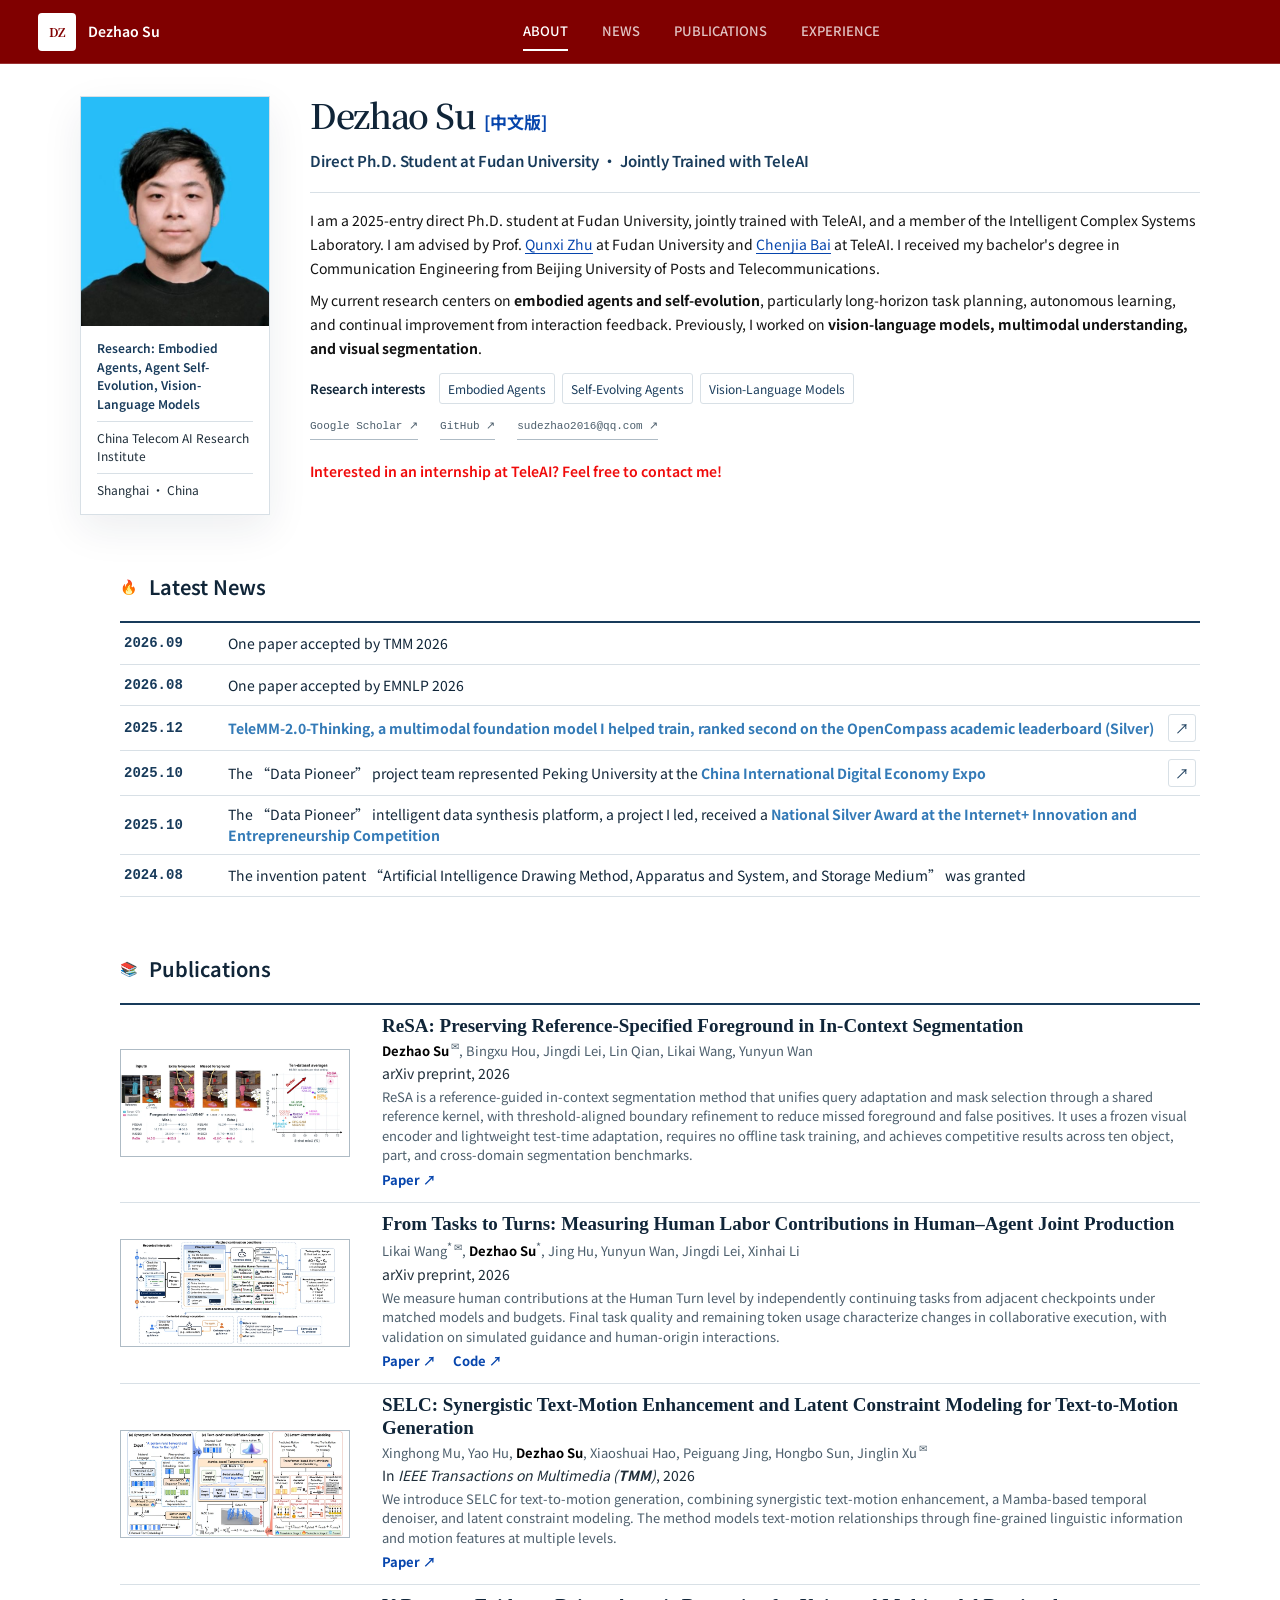
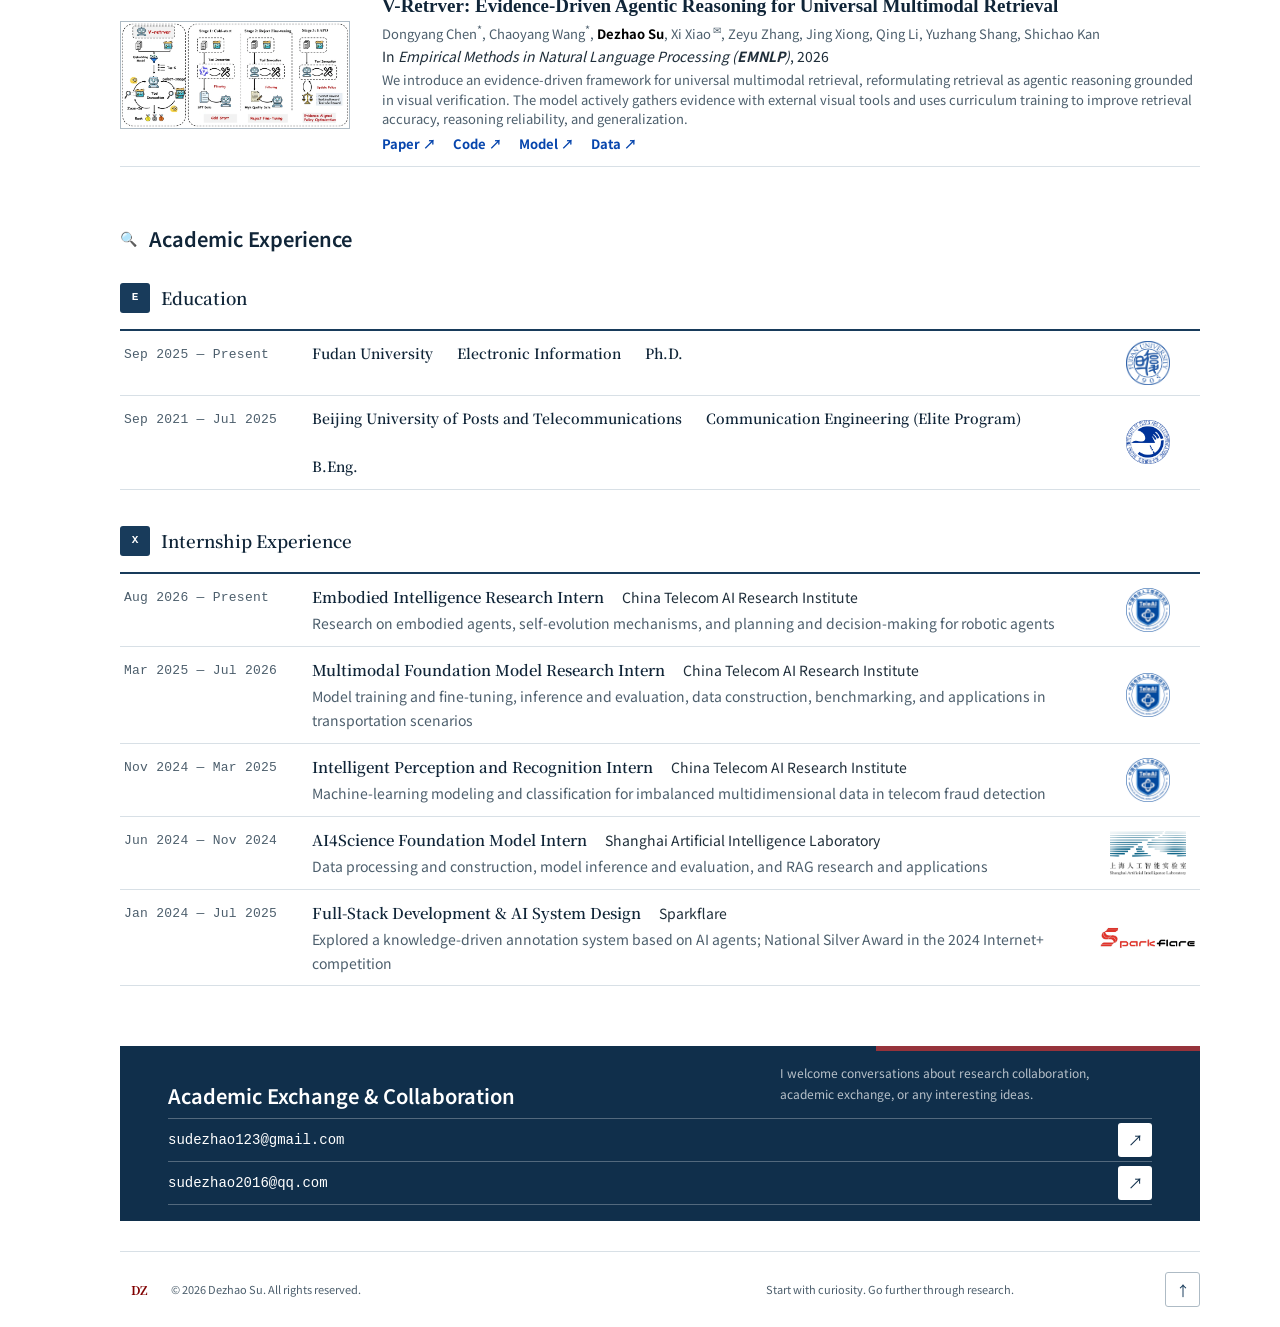
==== commit 3e0facdd: "调整800像素缩略图并增加COS失效时的中清图兜底" ====
--- a/en.html
+++ b/en.html
@@ -37,7 +37,7 @@
     <noscript>
       <link rel="stylesheet" href="assets/fonts/fonts.css" />
     </noscript>
-    <script src="script.js" defer></script>
+    <script src="script.js?v=20261123-image-fallback" defer></script>
     <script type="application/ld+json">
       {
         "@context": "https://schema.org",
@@ -255,13 +255,14 @@
               <a
                 class="publication-image-link"
                 href="https://mp-files-1311003301.cos.accelerate.myqcloud.com/sdz-academic-homepage-img/resa-figure-1.png"
+                data-preview-src="assets/previews/resa-figure-1.webp?v=20261123-1600"
                 target="_blank"
                 rel="noreferrer"
                 aria-label="View Figure 1 of the ReSA paper"
               >
                 <img
                   class="publication-image"
-                  src="assets/thumbnails/resa-figure-1.webp?v=20261123"
+                  src="assets/thumbnails/resa-figure-1.webp?v=20261123-800"
                   alt="ReSA Figure 1: foreground coverage, missed and extra foreground, and segmentation performance across ten benchmarks"
                   width="1488"
                   height="534"
@@ -291,13 +292,14 @@
               <a
                 class="publication-image-link"
                 href="https://mp-files-1311003301.cos.accelerate.myqcloud.com/sdz-academic-homepage-img/tasks-to-turns-framework.png"
+                data-preview-src="assets/previews/tasks-to-turns-framework.webp?v=20261123-1600"
                 target="_blank"
                 rel="noreferrer"
                 aria-label="View the From Tasks to Turns framework diagram"
               >
                 <img
                   class="publication-image"
-                  src="assets/thumbnails/tasks-to-turns-framework.webp?v=20261123"
+                  src="assets/thumbnails/tasks-to-turns-framework.webp?v=20261123-800"
                   alt="Overview of the From Tasks to Turns measurement framework"
                   width="1381"
                   height="717"
@@ -328,13 +330,14 @@
               <a
                 class="publication-image-link"
                 href="https://mp-files-1311003301.cos.accelerate.myqcloud.com/sdz-academic-homepage-img/selc-framework.png"
+                data-preview-src="assets/previews/selc-framework.webp?v=20261123-1600"
                 target="_blank"
                 rel="noreferrer"
                 aria-label="View the SELC framework diagram"
               >
                 <img
                   class="publication-image"
-                  src="assets/thumbnails/selc-framework.webp?v=20261123"
+                  src="assets/thumbnails/selc-framework.webp?v=20261123-800"
                   alt="Overview of the SELC text-to-motion generation framework"
                   width="1900"
                   height="928"
@@ -364,13 +367,14 @@
               <a
                 class="publication-image-link"
                 href="https://mp-files-1311003301.cos.accelerate.myqcloud.com/sdz-academic-homepage-img/v-retrver-figure-2.png"
+                data-preview-src="assets/previews/v-retrver-figure-2.webp?v=20261123-1600"
                 target="_blank"
                 rel="noreferrer"
                 aria-label="View Figure 2 of the V-Retrver paper"
               >
                 <img
                   class="publication-image"
-                  src="assets/thumbnails/v-retrver-figure-2.webp?v=20261123"
+                  src="assets/thumbnails/v-retrver-figure-2.webp?v=20261123-800"
                   alt="Overview of the V-Retrver framework, Figure 2"
                   width="3143"
                   height="1475"
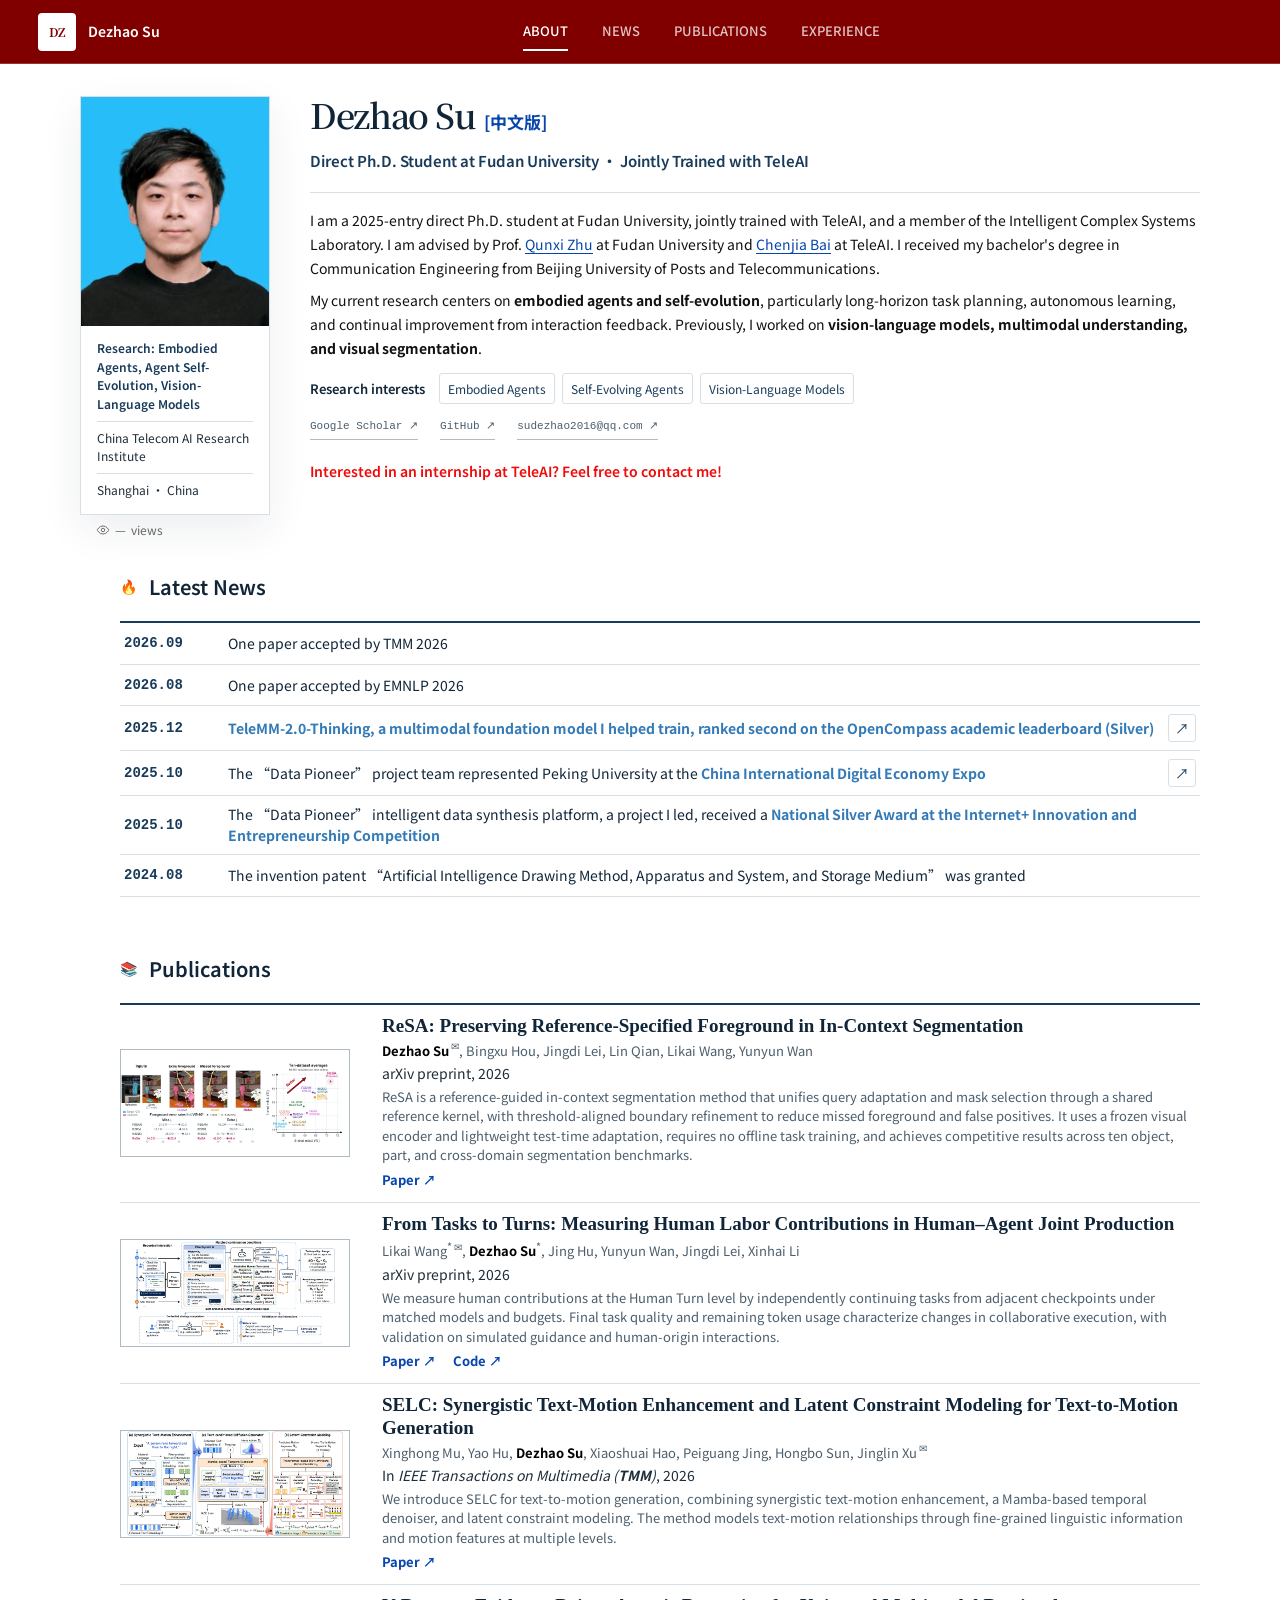
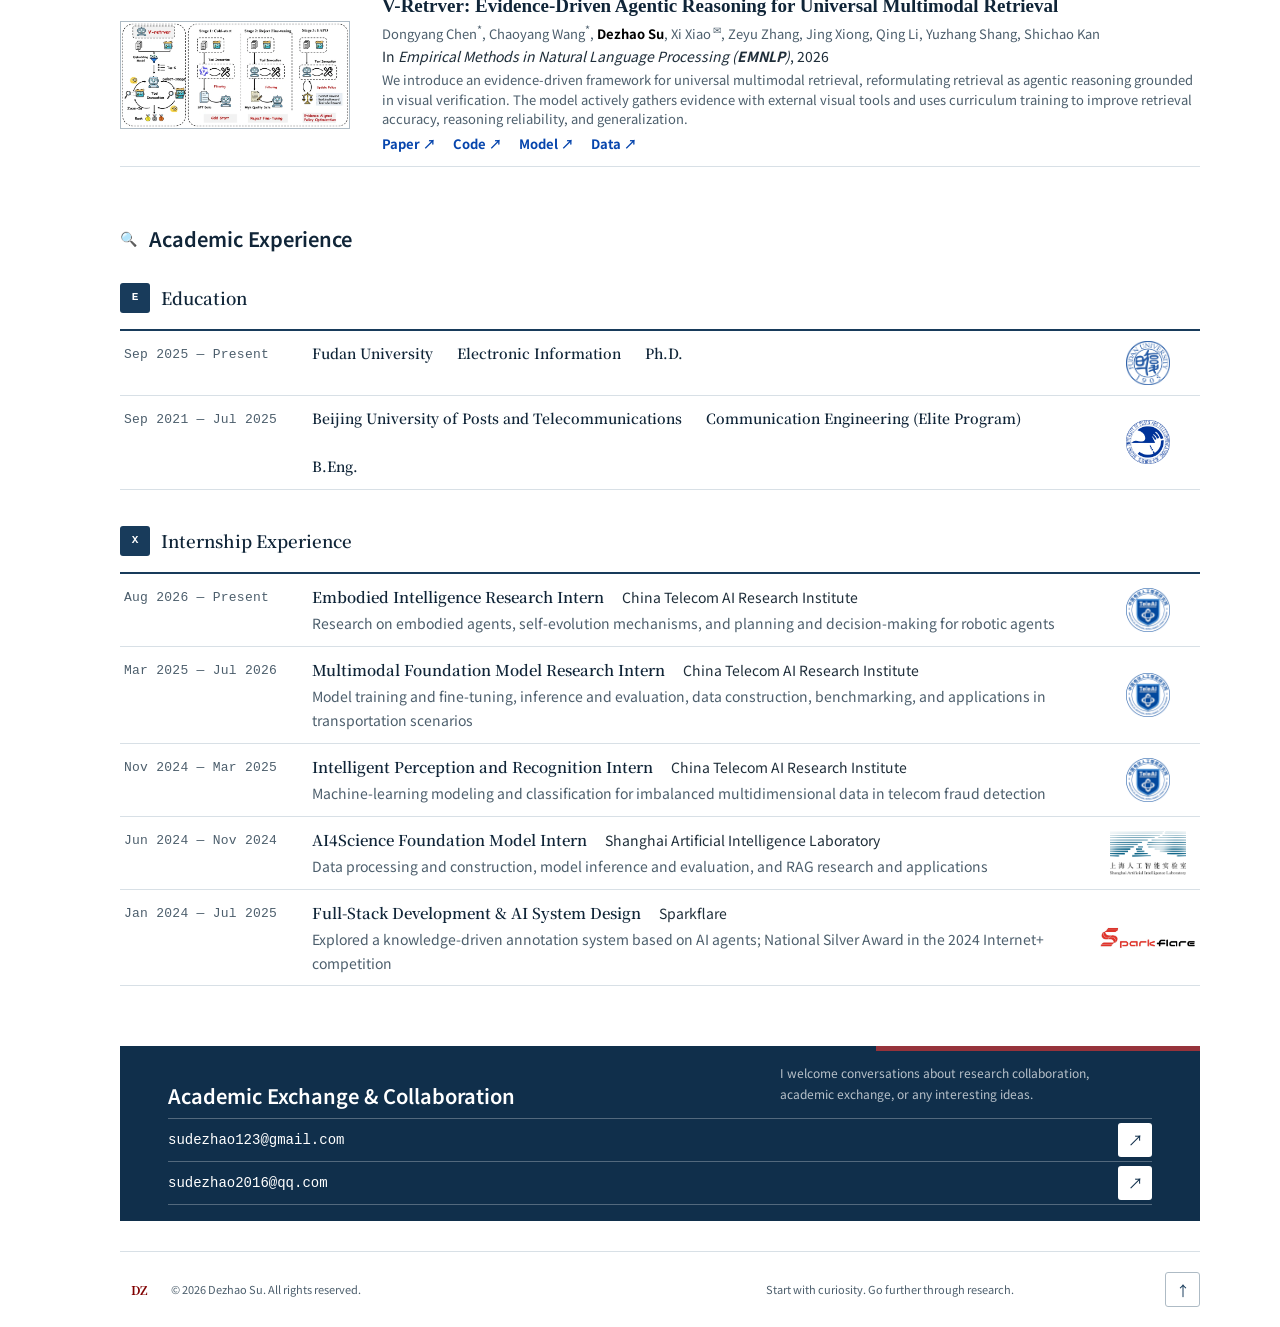
==== commit 96d0715a: "在头像下方留白添加全站浏览次数统计" ====
--- a/en.html
+++ b/en.html
@@ -37,7 +37,7 @@
     <noscript>
       <link rel="stylesheet" href="assets/fonts/fonts.css" />
     </noscript>
-    <script src="script.js?v=20261123-image-fallback" defer></script>
+    <script src="script.js?v=20261123-site-views" defer></script>
     <script type="application/ld+json">
       {
         "@context": "https://schema.org",
@@ -158,6 +158,14 @@
             </ul>
           </div>
         </div>
+        <p class="profile-views" title="Total site page views" aria-live="polite" aria-atomic="true">
+          <svg class="profile-views-icon" viewBox="0 0 24 24" fill="none" stroke="currentColor" stroke-width="1.6" aria-hidden="true" focusable="false">
+            <path d="M2 12s3.5-7 10-7 10 7 10 7-3.5 7-10 7S2 12 2 12Z" />
+            <circle cx="12" cy="12" r="3" />
+          </svg>
+          <span class="profile-views-count" id="busuanzi_site_pv">—</span>
+          <span>views</span>
+        </p>
       </aside>
 
       <div class="main-content">
--- a/styles.css
+++ b/styles.css
@@ -2,6 +2,7 @@
   CSS 快速修改说明（直接 Ctrl+F 搜索类名）：
   顶部栏：site-header
   左侧头像栏：profile-sidebar / profile-photo
+  小眼睛浏览次数：profile-views / profile-views-icon / profile-views-count
   姓名：about-name
   最新动态标题：news-title
   代表性论文标题：publications-title
@@ -253,7 +254,7 @@
 }
 
 .profile-sidebar {
-  position: static;
+  position: relative;
   grid-column: 1;
   grid-row: 1;
   align-self: start;
@@ -329,6 +330,32 @@
   color: var(--navy-color);
   border-top: 0;
   font-weight: 600;
+}
+
+/* 使用头像卡片下方原有的 30px 留白，不增加侧栏和下方内容的高度。 */
+.profile-views {
+  position: absolute;
+  left: 16px;
+  bottom: 5px;
+  display: flex;
+  height: 20px;
+  margin: 0;
+  color: #666666;
+  font-size: 12px;
+  line-height: 20px;
+  white-space: nowrap;
+  align-items: center;
+  gap: 5px;
+}
+
+.profile-views-icon {
+  width: 14px;
+  height: 14px;
+  flex-shrink: 0;
+}
+
+.profile-views-count {
+  font-variant-numeric: tabular-nums;
 }
 
 /* ---------- 首页介绍 ---------- */
@@ -1173,11 +1200,16 @@
   }
 
   .profile-sidebar {
-    position: static;
+    position: relative;
     width: 240px;
     max-width: 100%;
     margin: 0 auto;
     padding-bottom: 0;
+  }
+
+  /* 手机端使用头像与简介之间原有的 32px 留白。 */
+  .profile-views {
+    bottom: -26px;
   }
 
   .main-content {
